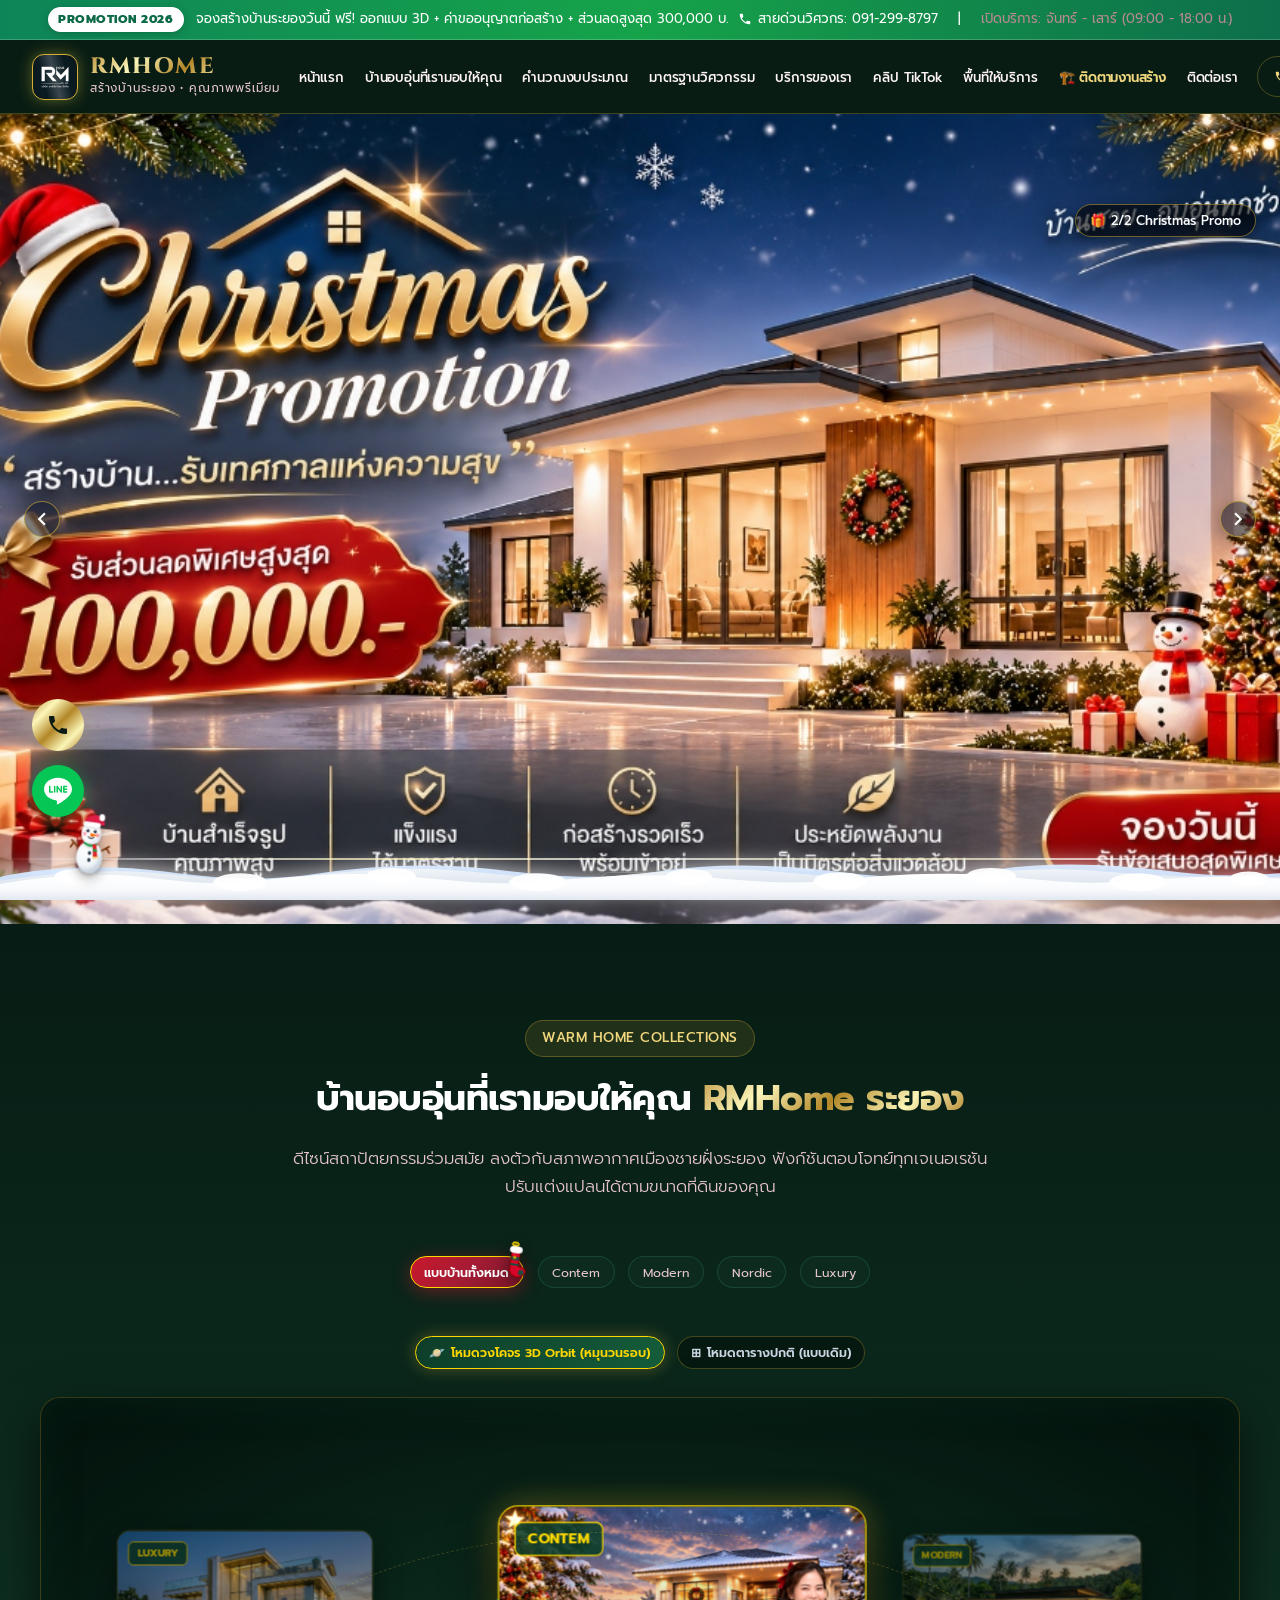
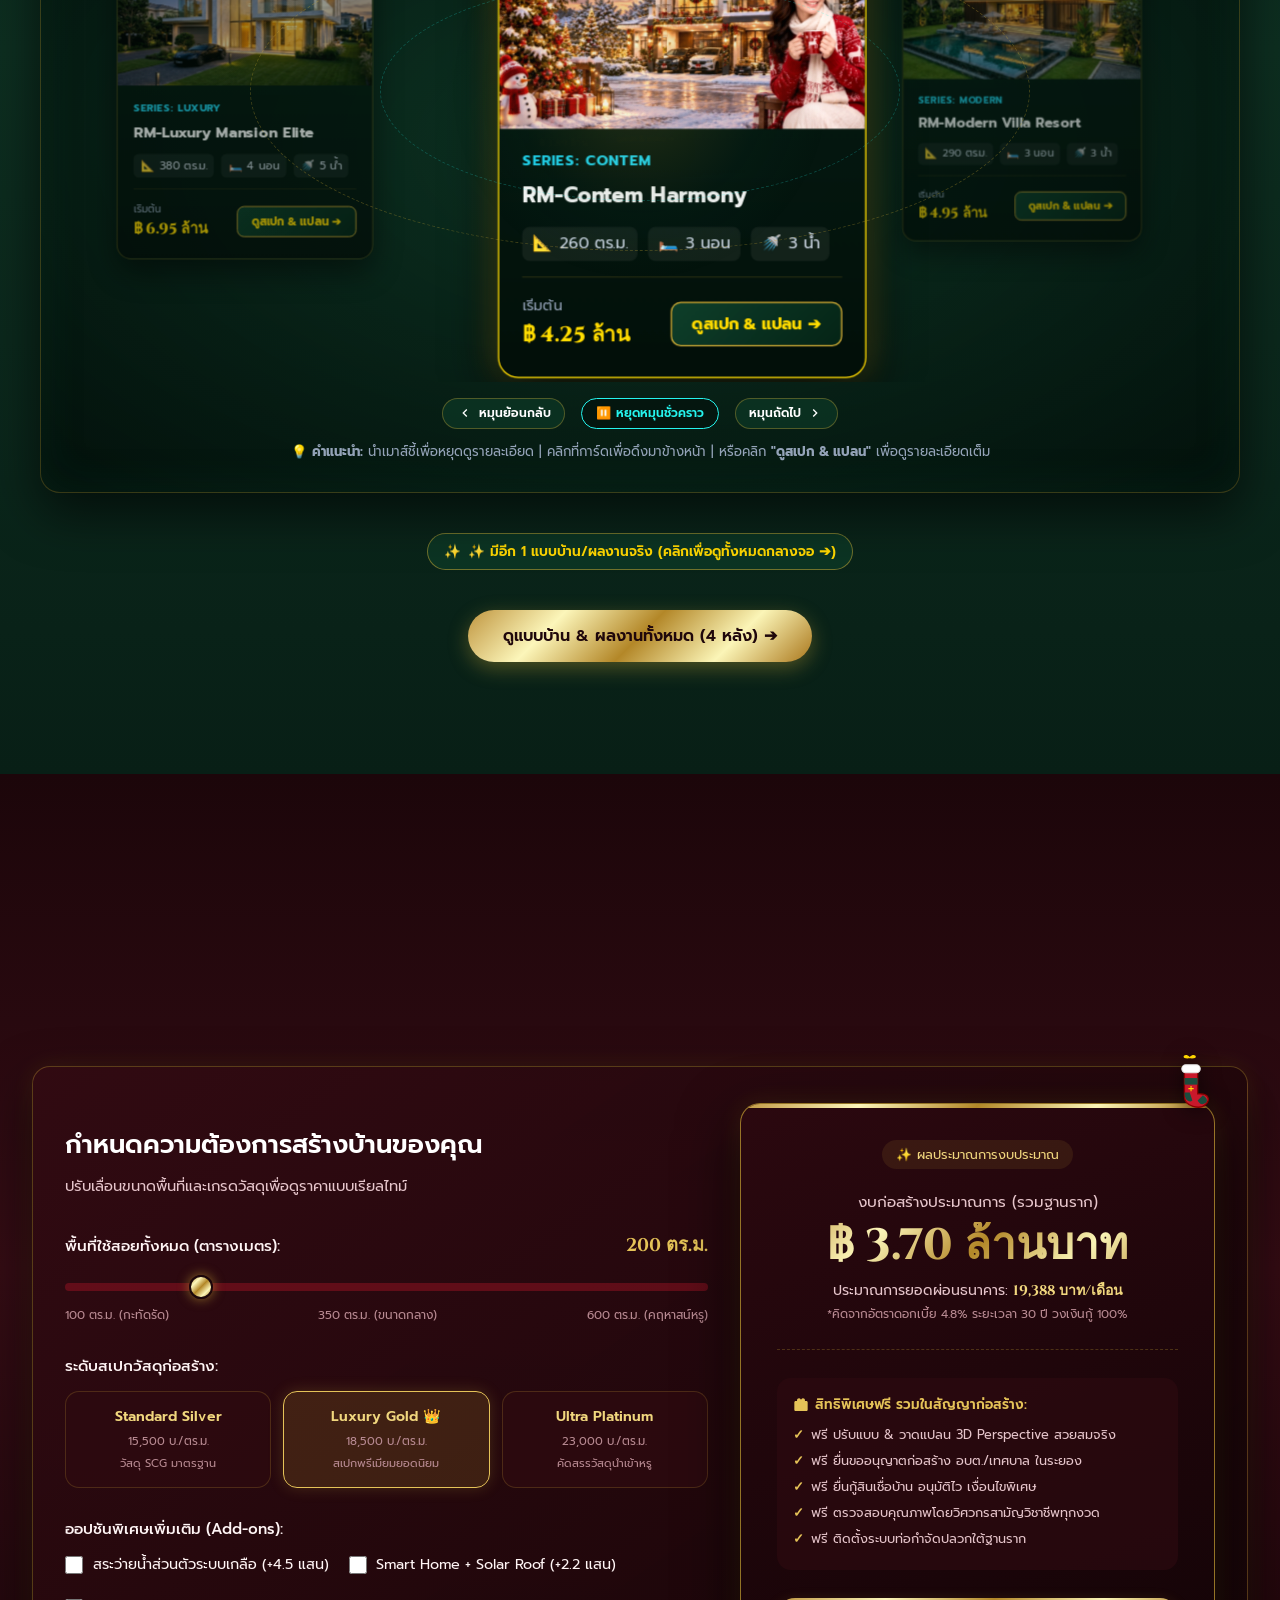
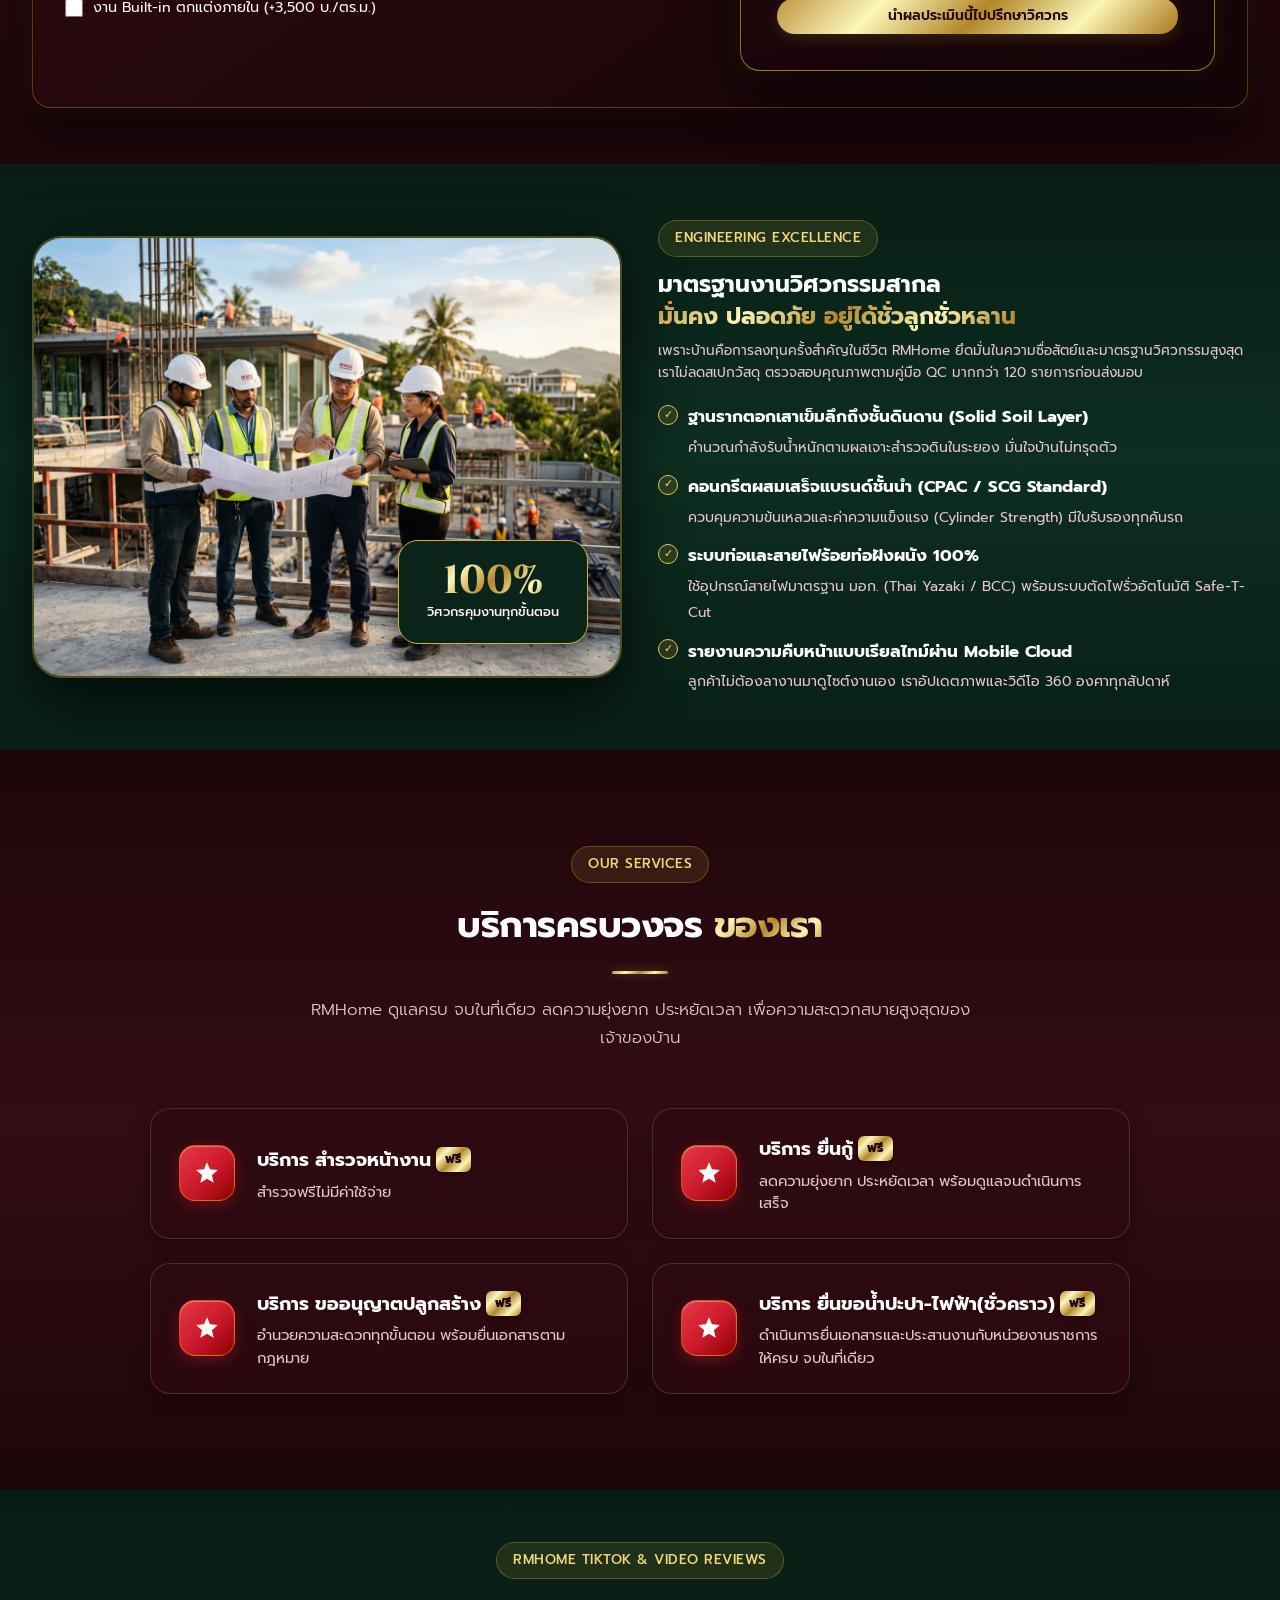
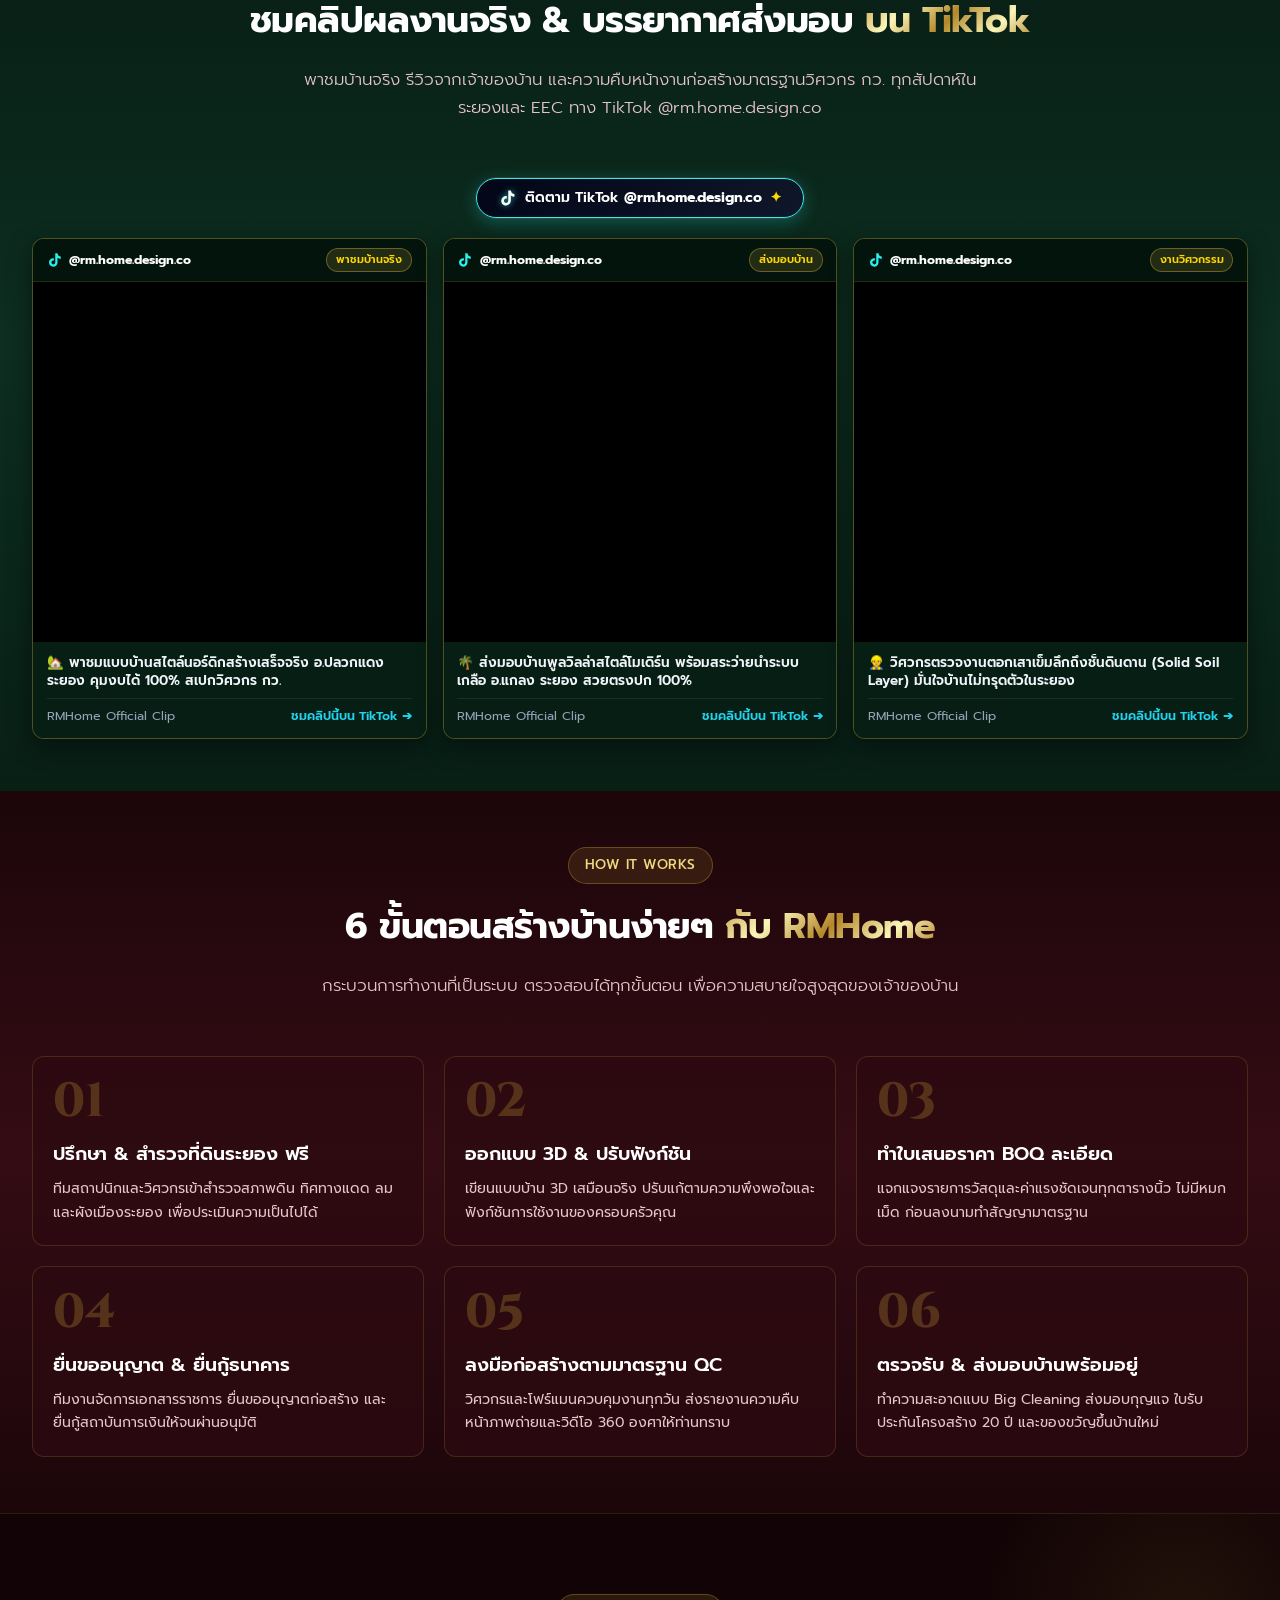
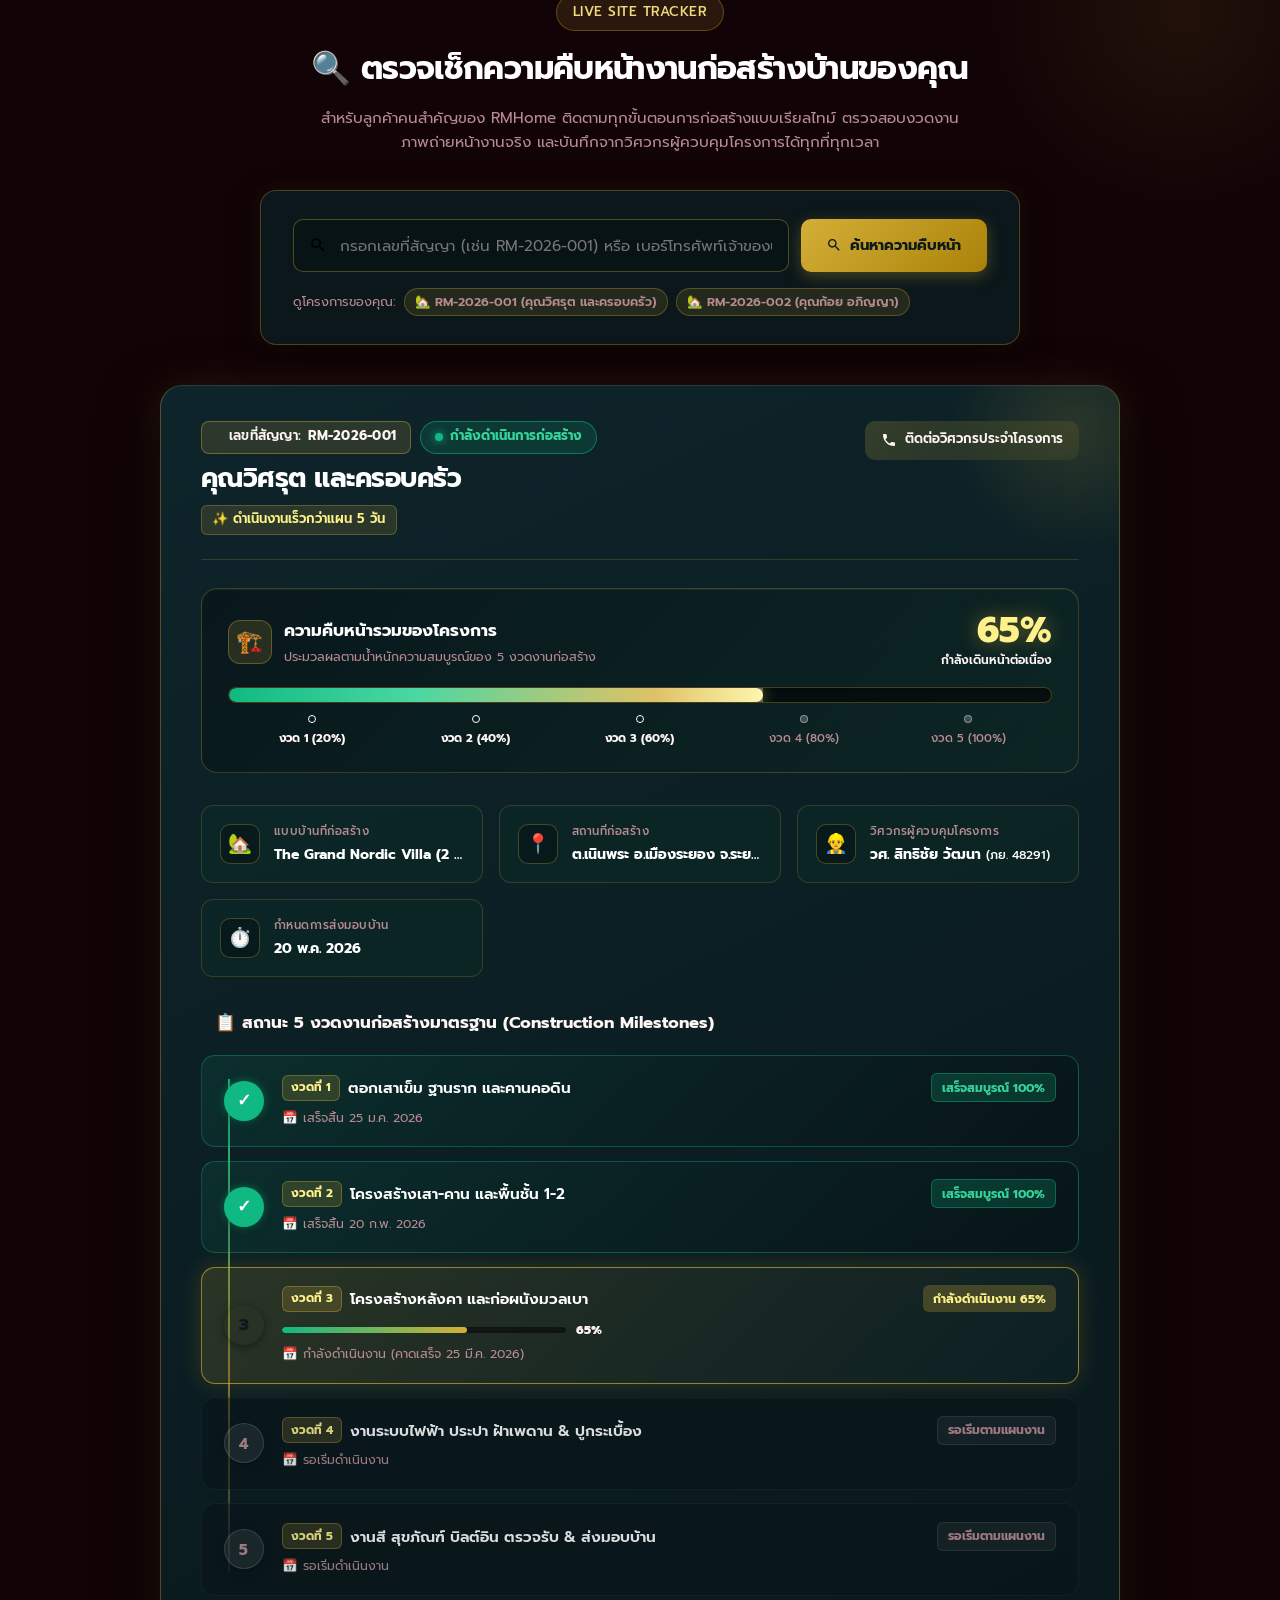
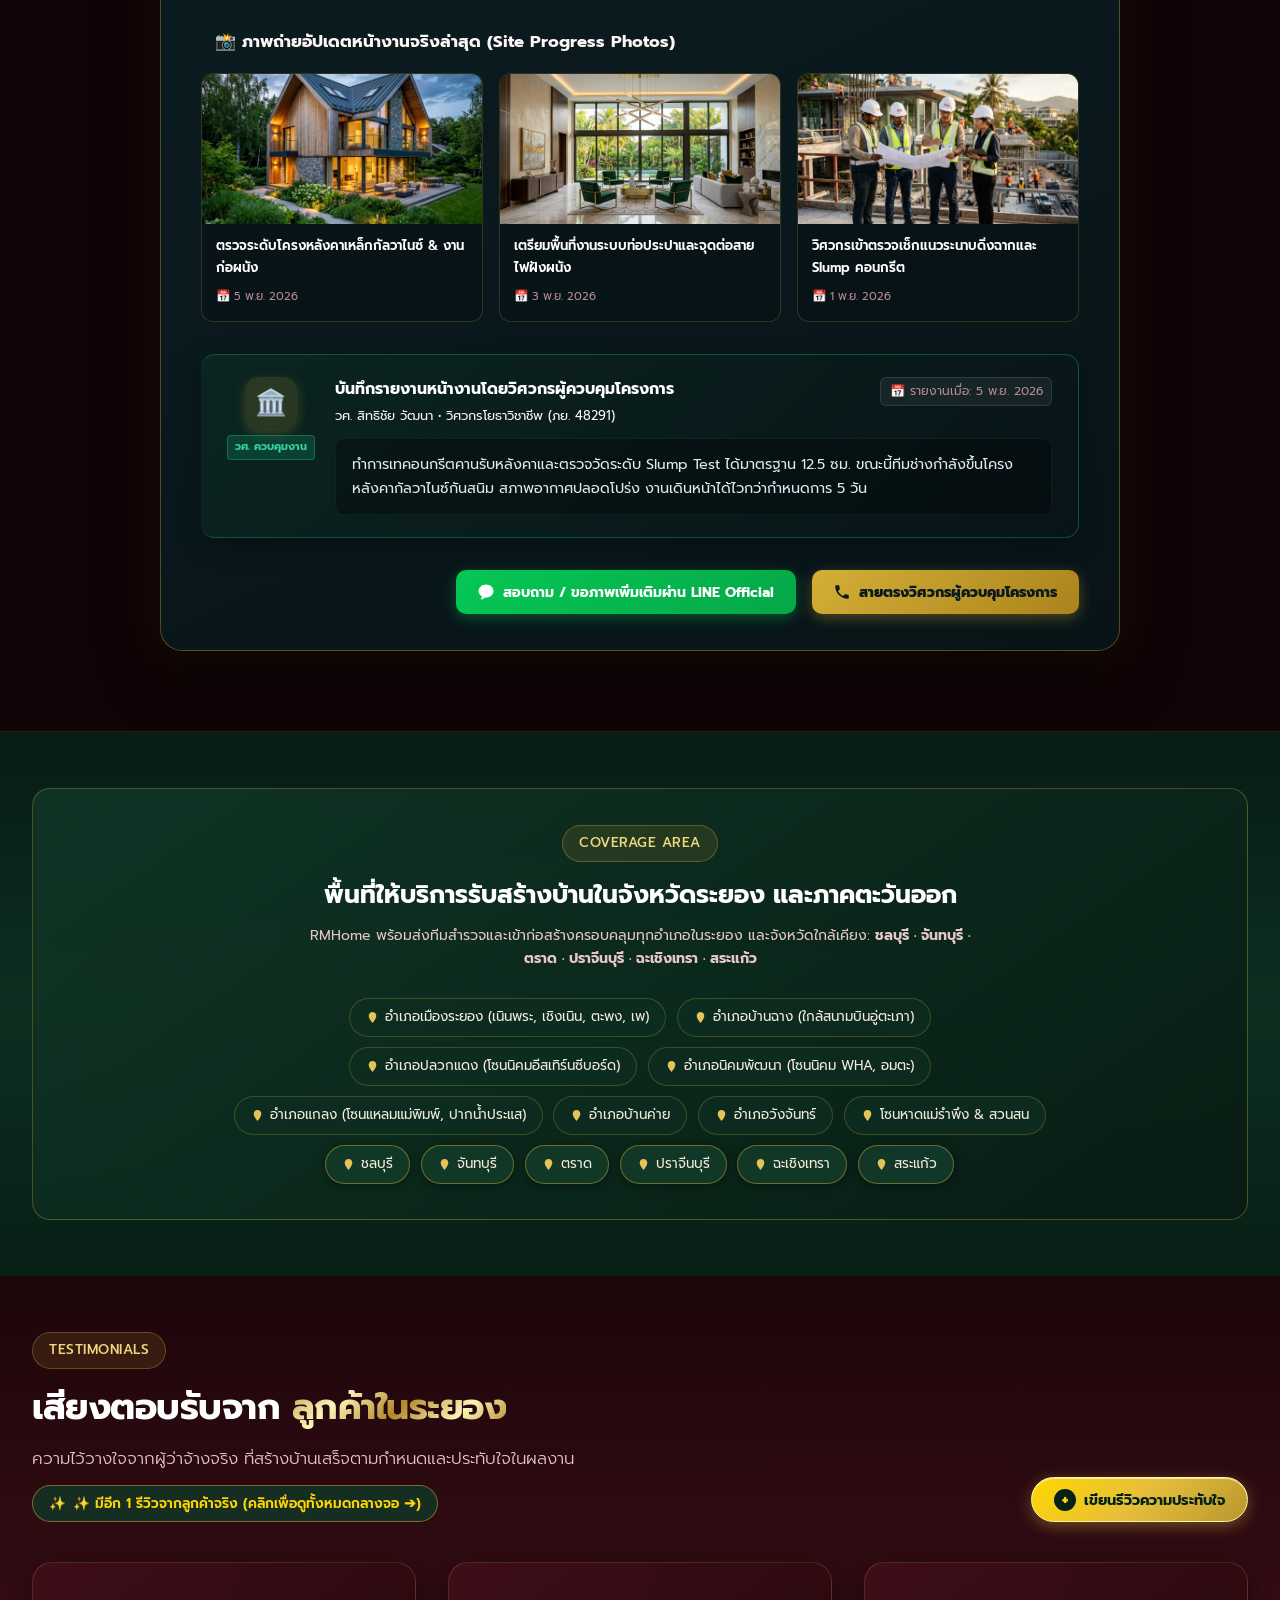
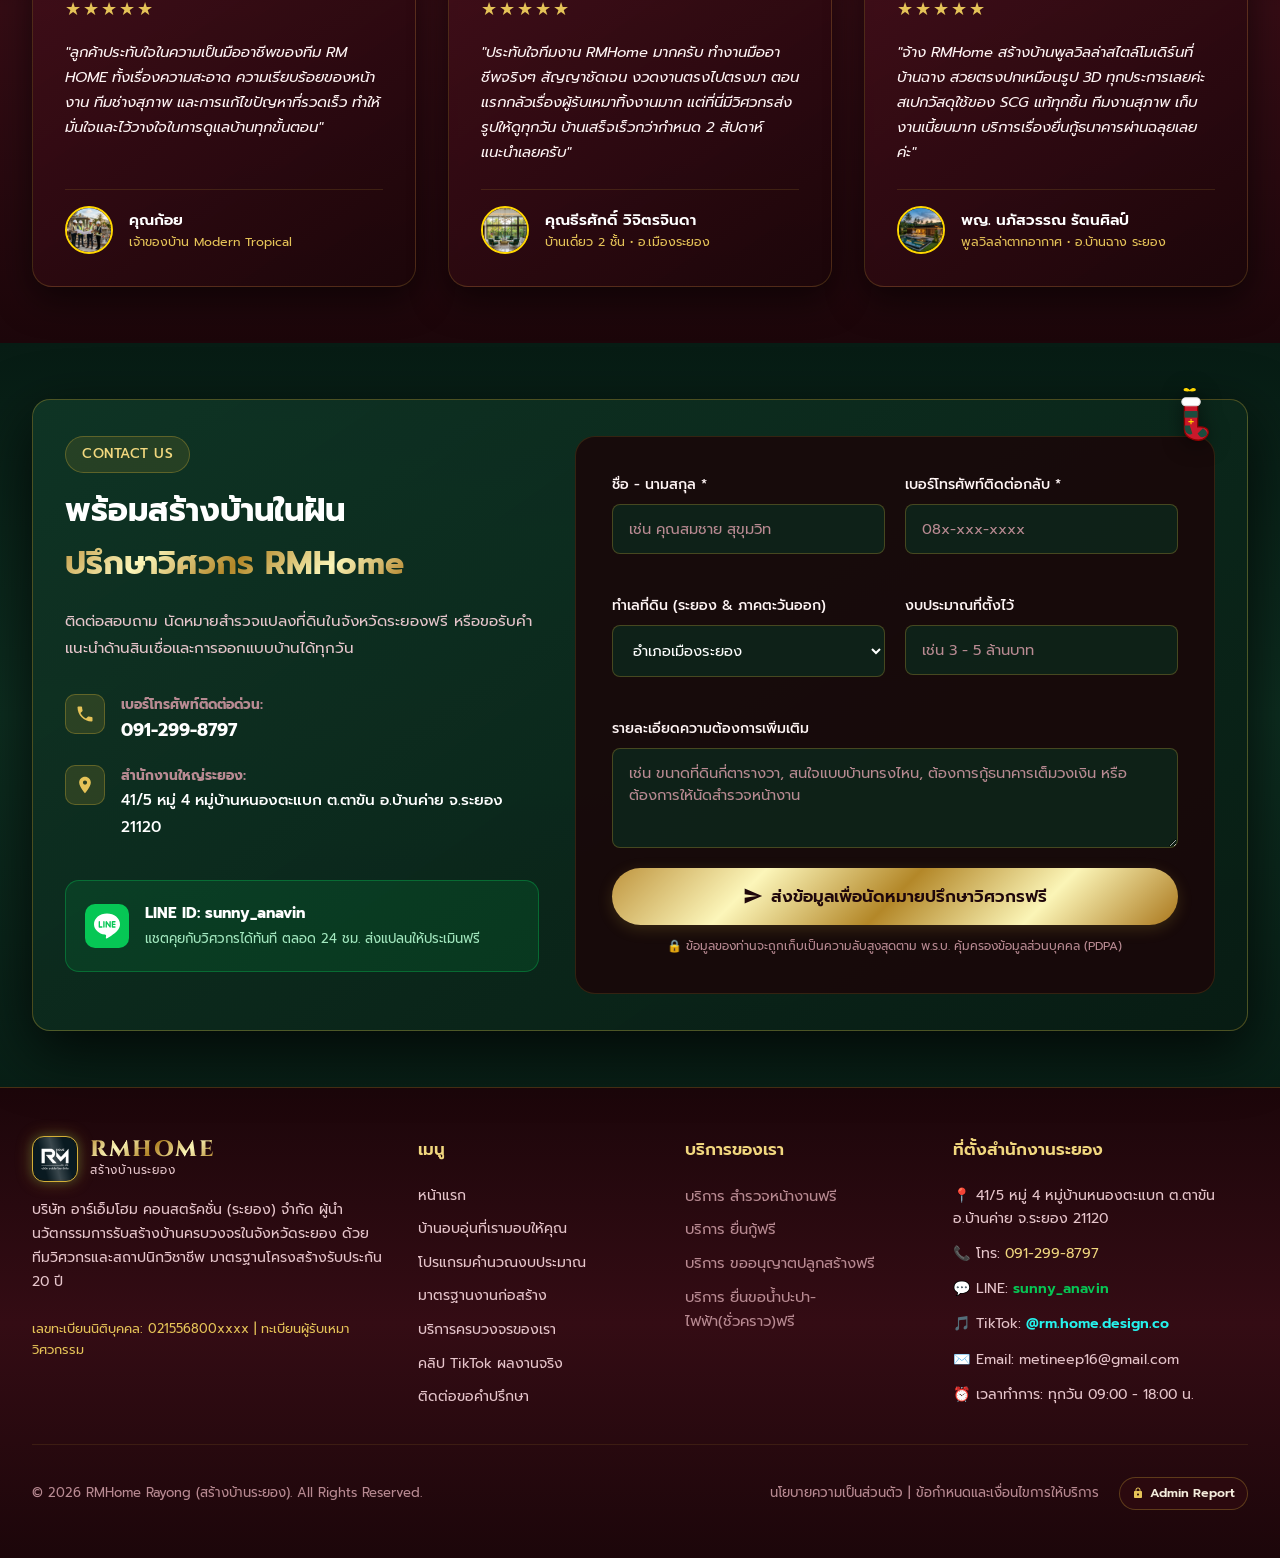
==== index.html @ fa448425 "feat(tracker): redesign construction tracker with luxury cockpit UI and make photos optional" ====
<!DOCTYPE html>
<html lang="th">

<head>
  <meta charset="UTF-8">
  <meta name="viewport" content="width=device-width, initial-scale=1.0, maximum-scale=1.0, user-scalable=no, viewport-fit=cover">
  <title>RMHome สร้างบ้านระยอง | รับสร้างบ้านคุณภาพพรีเมียม สวยหรู มาตรฐานวิศวกรรม</title>
  <link rel="canonical" href="https://rmhome-rayong.netlify.app/">

  <!-- SEO Meta Tags -->
  <meta name="description"
    content="RMHome สร้างบ้านระยอง บริษัทรับสร้างบ้านคุณภาพพรีเมียมอันดับ 1 ในระยองและ EEC ออกแบบบ้านสวย คุมงบได้ ไม่บานปลาย หมดปัญหาทิ้งงาน 100% รับประกันโครงสร้าง 20 ปี โทร 091-299-8797">
  <meta name="keywords"
    content="RMHome สร้างบ้านระยอง, สร้างบ้านระยอง, รับสร้างบ้านระยอง, RMHome, แบบบ้านระยอง, พูลวิลล่าระยอง, บริษัทรับสร้างบ้านระยอง, บ้านนอร์ดิก ระยอง, บ้านโมเดิร์น ระยอง, ปลวกแดง, บ้านค่าย, สัตหีบ, ชลบุรี">
  <meta name="author" content="RMHome Rayong">

  <!-- OpenGraph Social Tags (Facebook, LINE, Social Share) -->
  <meta property="og:title" content="RMHome สร้างบ้านระยอง | รับสร้างบ้านคุณภาพพรีเมียม">
  <meta property="og:description"
    content="สร้างบ้านในฝันของคุณกับ RMHome สร้างบ้านระยอง คุมงบได้ 100% ออกแบบ 3D ฟรี ดูแลโดยวิศวกรผู้เชี่ยวชาญ">
  <meta property="og:image" content="assets/images/hero-winter-villa.jpg">
  <meta property="og:type" content="website">
  <meta property="og:url" content="https://rmhome-rayong.netlify.app/">

  <!-- Structured Data / JSON-LD for Google Search & SEO -->
  <script type="application/ld+json">
  {
    "@context": "https://schema.org",
    "@type": "GeneralContractor",
    "name": "รับสร้างบ้านระยอง RM HOME",
    "legalName": "บริษัท อาร์เอ็ม โฮม จำกัด",
    "alternateName": ["RM HOME", "RMHome สร้างบ้านระยอง", "รับสร้างบ้านระยอง RMHome", "บริษัท อาร์เอ็ม โฮม จำกัด"],
    "url": "https://rmhome-rayong.netlify.app/",
    "logo": "https://rmhome-rayong.netlify.app/assets/images/rm-logo.jpg",
    "image": "https://rmhome-rayong.netlify.app/assets/images/rm-logo.jpg",
    "description": "บริษัท อาร์เอ็ม โฮม จำกัด (RM HOME) รับสร้างบ้านคุณภาพพรีเมียมอันดับ 1 ในจังหวัดระยองและพื้นที่ EEC ออกแบบบ้านตามงบประมาณ ควบคุมงานโดยวิศวกร รับประกันโครงสร้าง 20 ปี",
    "telephone": "+66-91-299-8797",
    "priceRange": "฿฿฿",
    "address": {
      "@type": "PostalAddress",
      "streetAddress": "41/5 หมู่ 4 หมู่บ้านหนองตะแบก",
      "addressLocality": "ตำบลตาขัน อำเภอบ้านค่าย",
      "addressRegion": "จังหวัดระยอง",
      "postalCode": "21120",
      "addressCountry": "TH"
    },
    "geo": {
      "@type": "GeoCoordinates",
      "latitude": 12.7825,
      "longitude": 101.2981
    },
    "areaServed": [
      { "@type": "AdministrativeArea", "name": "ระยอง" },
      { "@type": "AdministrativeArea", "name": "เมืองระยอง" },
      { "@type": "AdministrativeArea", "name": "บ้านค่าย" },
      { "@type": "AdministrativeArea", "name": "ปลวกแดง" },
      { "@type": "AdministrativeArea", "name": "นิคมพัฒนา" },
      { "@type": "AdministrativeArea", "name": "บ้านฉาง" },
      { "@type": "AdministrativeArea", "name": "แกลง" },
      { "@type": "AdministrativeArea", "name": "วังจันทร์" },
      { "@type": "AdministrativeArea", "name": "ชลบุรีและ EEC" }
    ],
    "openingHoursSpecification": [
      {
        "@type": "OpeningHoursSpecification",
        "dayOfWeek": ["Monday", "Tuesday", "Wednesday", "Thursday", "Friday", "Saturday"],
        "opens": "09:00",
        "closes": "18:00"
      }
    ],
    "aggregateRating": {
      "@type": "AggregateRating",
      "ratingValue": "4.9",
      "reviewCount": "128"
    }
  }
  </script>

  <!-- Favicon -->
  <link rel="icon" type="image/jpeg" href="assets/images/rm-logo.jpg">
  <link rel="apple-touch-icon" href="assets/images/rm-logo.jpg">

  <!-- Stylesheet -->
  <link rel="stylesheet" href="css/style.css?v=20261106luxury">
</head>

<body>

  <!-- Top Announcement Bar -->
  <div class="top-bar">
    <div class="container" style="display:flex; justify-content:space-between; align-items:center; width:100%;">
      <div class="top-bar-left">
        <span class="top-bar-highlight" id="sitePromoPill">PROMOTION 2026</span>
        <span id="sitePromoText">จองสร้างบ้านระยองวันนี้ ฟรี! ออกแบบ 3D + ค่าขออนุญาตก่อสร้าง + ส่วนลดสูงสุด 300,000
          บ.</span>
      </div>
      <div class="top-bar-right">
        <a href="tel:0912998797" class="top-bar-contact" id="siteHotlineLink">
          <svg style="width:14px; height:14px; fill:currentColor;" viewBox="0 0 24 24">
            <path
              d="M6.62 10.79c1.44 2.83 3.76 5.14 6.59 6.59l2.2-2.2c.27-.27.67-.36 1.02-.24 1.12.37 2.33.57 3.57.57.55 0 1 .45 1 1V20c0 .55-.45 1-1 1-9.39 0-17-7.61-17-17 0-.55.45-1 1-1h3.5c.55 0 1 .45 1 1 0 1.25.2 2.45.57 3.57.11.35.03.74-.25 1.02l-2.2 2.2z" />
          </svg>
          <span id="siteHotlineText">สายด่วนวิศวกร: 091-299-8797</span>
        </a>
        <span>|</span>
        <span style="color:var(--text-dim);" id="siteHoursText">เปิดบริการ: จันทร์ - เสาร์ (09:00 - 18:00 น.)</span>
      </div>
    </div>
  </div>

  <!-- Main Navigation Header -->
  <header class="site-header">
    <div class="nav-container">
      <a href="#" class="brand-logo" aria-label="RMHome Rayong Home">
        <div class="brand-emblem"
          style="background: #0c191d !important; border: 1.5px solid #d4af37 !important; box-shadow: 0 0 16px rgba(212, 175, 55, 0.4), 0 0 8px rgba(14, 61, 41, 0.5) !important; border-radius: 12px; overflow: hidden; padding: 2px;">
          <img src="assets/images/rm-logo.jpg" alt="RM Home Logo"
            style="width: 100%; height: 100%; object-fit: contain; border-radius: 9px; display: block;">
        </div>
        <div class="brand-text">
          <span class="brand-title">RMHOME</span>
          <span class="brand-sub">สร้างบ้านระยอง • คุณภาพพรีเมียม</span>
        </div>
      </a>

      <!-- Desktop & Mobile Nav Menu -->
      <nav>
        <ul class="nav-menu" id="mainNavMenu">
          <li><a href="#home" class="nav-link">หน้าแรก</a></li>
          <li><a href="#models" class="nav-link" id="navLinkModels">บ้านอบอุ่นที่เรามอบให้คุณ</a></li>
          <li><a href="#calculator" class="nav-link">คำนวณงบประมาณ</a></li>
          <li><a href="#standards" class="nav-link">มาตรฐานวิศวกรรม</a></li>
          <li><a href="#services" class="nav-link">บริการของเรา</a></li>
          <li><a href="#tiktok" class="nav-link">คลิป TikTok</a></li>
          <li><a href="#areas" class="nav-link">พื้นที่ให้บริการ</a></li>
          <li><a href="#siteTracker" class="nav-link" style="color:var(--color-gold-300); font-weight:600;">🏗️ ติดตามงานสร้าง</a></li>
          <li><a href="#contact" class="nav-link">ติดต่อเรา</a></li>
        </ul>
      </nav>

      <div class="nav-actions">
        <a href="tel:0912998797" class="btn-nav-call">
          <svg style="width:14px; height:14px; fill:currentColor;" viewBox="0 0 24 24">
            <path
              d="M20 15.5c-1.2 0-2.4-.2-3.6-.6-.3-.1-.7 0-1 .2l-2.2 2.2c-2.8-1.4-5.2-3.8-6.6-6.6l2.2-2.2c.3-.3.4-.7.2-1-.4-1.1-.6-2.3-.6-3.5 0-.6-.4-1-1-1H4c-.6 0-1 .4-1 1 0 9.4 7.6 17 17 17 .6 0 1-.4 1-1v-3.5c0-.6-.4-1-1-1z" />
          </svg>
          <span class="nav-call-text">091-299-8797</span>
        </a>
        <a href="#contact" class="btn btn-gold has-ribbon">ประเมินราคาฟรี</a>
        <button class="mobile-toggle" id="mobileMenuToggle" aria-label="เปิดเมนูมือถือ">
          <svg viewBox="0 0 24 24" fill="none" stroke-width="2" stroke-linecap="round">
            <line x1="3" y1="12" x2="21" y2="12"></line>
            <line x1="3" y1="6" x2="21" y2="6"></line>
            <line x1="3" y1="18" x2="21" y2="18"></line>
          </svg>
        </button>
      </div>
    </div>
  </header>

  <!-- Hero Section with Interactive Banner Slider -->
  <section class="hero-section" id="home">
    <!-- Hero Slider Background -->
    <div class="hero-slider" id="heroSlider">
      <div class="hero-slider-track" id="heroSliderTrack">
        <!-- Slide 1: RMHome Christmas Villa -->
        <div class="hero-slide active">
          <img src="assets/images/hero-winter-villa.jpg"
            alt="ผลงานสร้างบ้านระยอง RMHome สไตล์พูลวิลล่าหรู บรรยากาศคริสต์มาส">
        </div>
        <!-- Slide 2: Christmas Promotion Edition (คลิกเพื่อรับสิทธิ์โปรโมชั่น 100,000.-) -->
        <div class="hero-slide" id="heroSlidePromo">
          <a href="#contact" title="คลิกเพื่อปรึกษาวิศวกรและรับสิทธิ์ส่วนลดพิเศษสูงสุด 100,000 บาท"
            style="display:block; width:100%; height:100%;">
            <img src="assets/images/hero-promo.jpg"
              alt="Christmas Promotion RMHome สร้างบ้านรับเทศกาลแห่งความสุข ส่วนลดพิเศษสูงสุด 100,000.-">
          </a>
        </div>
      </div>

      <!-- Slider Arrows -->
      <button class="hero-slider-arrow prev" id="heroSlidePrev" aria-label="ภาพก่อนหน้า">
        <svg viewBox="0 0 24 24">
          <path d="M15.41 7.41L14 6l-6 6 6 6 1.41-1.41L10.83 12z" />
        </svg>
      </button>
      <button class="hero-slider-arrow next" id="heroSlideNext" aria-label="ภาพถัดไป">
        <svg viewBox="0 0 24 24">
          <path d="M10 6L8.59 7.41 13.17 12l-4.58 4.59L10 18l6-6z" />
        </svg>
      </button>

      <!-- Slider Dots -->
      <div class="hero-slider-dots" id="heroSliderDots">
        <button class="slider-dot active" data-slide="0" aria-label="สไลด์ที่ 1"></button>
        <button class="slider-dot" data-slide="1" aria-label="สไลด์ที่ 2"></button>
      </div>

      <!-- Slide Indicator Badge -->
      <div class="slide-indicator-badge" id="slideIndicatorBadge">
        🎄 1/2 RMHome Villa
      </div>
    </div>

    <!-- Christmas Seasonal Ornaments (ถุงเท้าสีเขียวแดง & ริบบิ้น) -->
    <div class="xmas-ornament xmas-stocking" title="Merry Christmas - ถุงเท้าสีเขียวแดง">
      <svg viewBox="0 0 70 100" class="xmas-svg">
        <line x1="35" y1="0" x2="35" y2="18" stroke="#ffd700" stroke-width="2" stroke-dasharray="2,2" />
        <circle cx="35" cy="18" r="4" fill="#ffd700" />
        <path d="M35 18 C25 10 20 22 35 18 C50 10 55 22 35 18 Z" fill="#e63946" stroke="#ffd700" stroke-width="1" />
        <path d="M32 18 L24 28 M38 18 L46 28" stroke="#e63946" stroke-width="2.5" stroke-linecap="round" />
        <!-- Stocking body: Red with Green Stripes -->
        <path d="M25 35 L25 70 C25 85 45 88 52 82 C58 76 56 68 47 68 L43 68 L43 35 Z" fill="#c9182b" stroke="#8b0000"
          stroke-width="1.5" />
        <path d="M25 45 L43 45 L43 53 L25 53 Z" fill="#1b4d3e" />
        <path d="M25 61 L45 61 L44 67 L25 67 Z" fill="#1b4d3e" />
        <!-- Heel and Toe Green Patches -->
        <path d="M25 66 C25 76 32 78 35 76 L32 68 Z" fill="#1b4d3e" stroke="#0e2920" stroke-width="1" />
        <path d="M50 72 C55 74 56 78 52 82 C48 85 44 82 43 80 Z" fill="#1b4d3e" stroke="#0e2920" stroke-width="1" />
        <!-- White Fluffy Cuff with snow trim -->
        <rect x="20" y="30" width="28" height="12" rx="6" fill="#ffffff" stroke="#e0e0e0" stroke-width="1" />
        <!-- Gold Snowflake on Stocking -->
        <path d="M34 50 L34 58 M30 54 L38 54 M31 51 L37 57 M31 57 L37 51" stroke="#ffd700" stroke-width="1.3"
          stroke-linecap="round" />
      </svg>
    </div>

    <div class="xmas-ornament xmas-ribbon" title="Merry Christmas - ริบบิ้นคริสต์มาส">
      <svg viewBox="0 0 80 100" class="xmas-svg">
        <line x1="40" y1="0" x2="40" y2="16" stroke="#d4af37" stroke-width="2" stroke-dasharray="2,2" />
        <path d="M40 22 C30 14 26 26 36 24 C28 28 32 36 40 28" fill="#1b4d3e" />
        <path d="M40 22 C50 14 54 26 44 24 C52 28 48 36 40 28" fill="#1b4d3e" />
        <path d="M34 32 C31 32 30 38 32 44 L40 44 C42 38 41 32 38 32 Z" fill="#d4af37" stroke="#b89428"
          stroke-width="1" />
        <circle cx="36" cy="45" r="2" fill="#8b7500" />
        <path d="M42 32 C39 32 38 38 40 44 L48 44 C50 38 49 32 46 32 Z" fill="#ffd700" stroke="#b89428"
          stroke-width="1" />
        <circle cx="44" cy="45" r="2" fill="#8b7500" />
        <path d="M40 22 C22 10 16 32 40 25 Z" fill="#d90429" stroke="#ff4d6d" stroke-width="1" />
        <path d="M40 22 C58 10 64 32 40 25 Z" fill="#d90429" stroke="#ff4d6d" stroke-width="1" />
        <circle cx="40" cy="23" r="5" fill="#ef233c" stroke="#ffd700" stroke-width="1.5" />
        <path d="M37 26 C33 42 22 55 24 65 C28 65 34 52 38 32 Z" fill="#d90429" />
        <path d="M43 26 C47 42 58 55 56 65 C52 65 46 52 42 32 Z" fill="#d90429" />
        <path d="M30 18 C26 24 32 26 37 24" stroke="#ffd700" stroke-width="1" fill="none" opacity="0.8" />
        <path d="M50 18 C54 24 48 26 43 24" stroke="#ffd700" stroke-width="1" fill="none" opacity="0.8" />
      </svg>
    </div>

    <div class="container hero-content">
      <div class="hero-badge-wrap">
        <span class="gold-badge" id="heroBadgeEl">
          <svg viewBox="0 0 24 24">
            <path d="M12 17.27L18.18 21l-1.64-7.03L22 9.24l-7.19-.61L12 2 9.19 8.63 2 9.24l5.46 4.73L5.82 21z" />
          </svg>
          <span id="heroBadgeText">บริษัทรับสร้างบ้านอันดับ 1 ในจังหวัดระยอง และพื้นที่เศรษฐกิจ EEC</span>
        </span>
      </div>

      <h1 class="hero-title" id="heroTitleEl">
        สร้างบ้านในฝันของคุณ<br>
        <span class="hero-brand-gold">สร้างบ้านระยอง RMHome</span>
      </h1>

      <p class="hero-description" id="heroDescEl">
        เนรมิตบ้านคุณภาพระดับพรีเมียม ผสานความหรูหราและอบอุ่นต้อนรับเทศกาลแห่งความสุข ออกแบบเฉพาะเพื่อชีวิตคุณ คุมงบได้
        ไม่บานปลาย หมดปัญหาทิ้งงาน 100% พร้อมบริการยื่นกู้และขออนุญาตครบวงจร
      </p>

      <div class="hero-actions">
        <a href="#models" class="btn btn-gold">
          <svg style="width:18px; height:18px; fill:currentColor;" viewBox="0 0 24 24">
            <path d="M10 20v-6h4v6h5v-8h3L12 3 2 12h3v8z" />
          </svg>
          ชมบ้านอบอุ่นที่เรามอบให้คุณ
        </a>
        <a href="#calculator" class="btn btn-outline-gold">
          <svg style="width:18px; height:18px; fill:currentColor;" viewBox="0 0 24 24">
            <path
              d="M19 3H5c-1.1 0-2 .9-2 2v14c0 1.1.9 2 2 2h14c1.1 0 2-.9 2-2V5c0-1.1-.9-2-2-2zm-6 14H7v-2h6v2zm4-4H7v-2h10v2zm0-4H7V7h10v2z" />
          </svg>
          คำนวณงบสร้างบ้านทันที
        </a>
      </div>

      <!-- Hero Trust Stats -->
      <div class="hero-stats">
        <div class="stat-item">
          <div class="stat-number">10+</div>
          <div class="stat-label">ปีประสบการณ์ในระยอง</div>
        </div>
        <div class="stat-item">
          <div class="stat-number">200+</div>
          <div class="stat-label">หลังส่งมอบผลงานจริง</div>
        </div>
        <div class="stat-item">
          <div class="stat-number">0%</div>
          <div class="stat-label">สถิติทิ้งงาน สัญญาชัดเจน</div>
        </div>
        <div class="stat-item">
          <div class="stat-number">100%</div>
          <div class="stat-label">ลูกค้าพึงพอใจ</div>
        </div>
      </div>
    </div>
  </section>

  <!-- Section: Featured House Collections (บ้านอบอุ่นที่เรามอบให้คุณ) -->
  <section class="house-models-section" id="models">
    <div class="container">
      <div class="section-tag">
        <span class="gold-badge">WARM HOME COLLECTIONS</span>
      </div>
      <h2 class="section-title">บ้านอบอุ่นที่เรามอบให้คุณ <span class="text-gold-gradient">RMHome ระยอง</span></h2>
      <p class="section-subtitle">
        ดีไซน์สถาปัตยกรรมร่วมสมัย ลงตัวกับสภาพอากาศเมืองชายฝั่งระยอง ฟังก์ชันตอบโจทย์ทุกเจเนอเรชัน
        ปรับแต่งแปลนได้ตามขนาดที่ดินของคุณ
      </p>

      <!-- Category Filter Tabs -->
      <div class="filter-bar" id="houseFilterBar">
        <button class="filter-btn active" data-filter="all">แบบบ้านทั้งหมด</button>
        <button class="filter-btn" data-filter="contem">Contem</button>
        <button class="filter-btn" data-filter="modern">Modern</button>
        <button class="filter-btn" data-filter="nordic">Nordic</button>
        <button class="filter-btn" data-filter="luxury">Luxury</button>
      </div>

      <!-- Portfolio View Switcher (สลับระหว่าง โหมดวงโคจร 3D Orbit กับ ตารางแบบเดิม) -->
      <div class="portfolio-view-switcher" id="portfolioViewSwitcher">
        <button type="button" class="view-mode-pill active" id="btnModeOrbit" data-mode="orbit">
          <span>🪐</span> โหมดวงโคจร 3D Orbit (หมุนวนรอบ)
        </button>
        <button type="button" class="view-mode-pill" id="btnModeGrid" data-mode="grid">
          <span>⊞</span> โหมดตารางปกติ (แบบเดิม)
        </button>
      </div>

      <!-- 3D Orbit Ferris Wheel Stage (หมุนวนรอบแกนกลาง RMHome ตลอดเวลา) -->
      <div class="orbit-stage-wrapper" id="houseOrbitWrapper">
        <div class="orbit-stage" id="houseOrbitStage">
          <!-- Central Sun / RMHome Emblem -->
          <div class="orbit-centerpiece">
            <div class="orbit-center-glow"></div>
            <div class="orbit-ring orbit-ring-outer"></div>
            <div class="orbit-ring orbit-ring-inner"></div>


          </div>

          <!-- 3D Orbit Carousel Track with Cards -->
          <div class="orbit-track" id="houseOrbitTrack">
            <!-- Dynamically populated by js/app.js -->
          </div>
        </div>

        <!-- Orbit Bottom Interactive Controls -->
        <div class="orbit-controls-bar">
          <button type="button" class="btn-orbit-control" id="btnOrbitPrev" title="หมุนย้อนกลับ">
            <svg viewBox="0 0 24 24"><path d="M15.41 7.41L14 6l-6 6 6 6 1.41-1.41L10.83 12z"/></svg>
            <span>หมุนย้อนกลับ</span>
          </button>
          
          <button type="button" class="btn-orbit-control btn-orbit-toggle" id="btnOrbitToggleSpin" title="หยุด/เริ่มหมุนอัตโนมัติ">
            <span id="orbitSpinIcon">⏸️</span>
            <span id="orbitSpinText">หยุดหมุนชั่วคราว</span>
          </button>

          <button type="button" class="btn-orbit-control" id="btnOrbitNext" title="หมุนถัดไป">
            <span>หมุนถัดไป</span>
            <svg viewBox="0 0 24 24"><path d="M10 6L8.59 7.41 13.17 12l-4.58 4.59L10 18l6-6z"/></svg>
          </button>
        </div>
        <p class="orbit-guide-hint">
          💡 <b>คำแนะนำ:</b> นำเมาส์ชี้เพื่อหยุดดูรายละเอียด | คลิกที่การ์ดเพื่อดึงมาข้างหน้า | หรือคลิก <b>"ดูสเปก &amp; แปลน"</b> เพื่อดูรายละเอียดเต็ม
        </p>
      </div>

      <!-- House Grid Cards (รองรับการเพิ่ม-ลบผลงานจาก Admin Dashboard แบบ Real-time) -->
      <!-- Dynamic Extra Houses Counter Badge (เหมือนระบบรีวิว) -->
      <div id="housesCountBadgeWrap" class="reviews-badge-wrap"
        style="display:none; text-align:center; margin: 0 auto 1.5rem auto;">
        <button type="button" id="btnToggleAllHouses" class="reviews-more-pill" title="คลิกสลับดูผลงานทั้งหมด">
          <span class="pill-sparkle">✨</span>
          <span id="housesMoreCountText">ยังมีอีก X แบบบ้าน/ผลงานจริง (คลิกเพื่อดูทั้งหมด ➔)</span>
        </button>
      </div>

      <div class="house-grid" id="houseGridContainer">

        <!-- Card 1: Nordic Grand -->
        <article class="house-card" data-category="nordic">
          <div class="house-img-wrap">
            <img src="assets/images/house-nordic.jpg" alt="แบบบ้านนอร์ดิก RM-Nordic Grand ระยอง">
            <span class="house-tag-badge has-ribbon">🔥 ซีรีส์ยอดนิยม 2026</span>
          </div>
          <div class="house-body">
            <span class="house-meta-code">SERIES: NORDIC LUXURY</span>
            <h3 class="house-name">RM-Nordic Grand</h3>
            <div class="house-specs-list">
              <div class="spec-pill">
                <svg viewBox="0 0 24 24">
                  <path
                    d="M19 3H5c-1.1 0-2 .9-2 2v14c0 1.1.9 2 2 2h14c1.1 0 2-.9 2-2V5c0-1.1-.9-2-2-2zm-5 14H7v-2h7v2zm3-4H7v-2h10v2zm0-4H7V7h10v2z" />
                </svg>
                <span>245 ตร.ม.</span>
              </div>
              <div class="spec-pill">
                <svg viewBox="0 0 24 24">
                  <path
                    d="M19.5 4H4.5A2.5 2.5 0 0 0 2 6.5v11A2.5 2.5 0 0 0 4.5 20h15a2.5 2.5 0 0 0 2.5-2.5v-11A2.5 2.5 0 0 0 19.5 4zm-7 3a2 2 0 1 1-2 2 2 2 0 0 1 2-2zm-4.5 10a1.5 1.5 0 0 1-1.5-1.5V14h7v1.5a1.5 1.5 0 0 1-1.5 1.5h-4z" />
                </svg>
                <span>3 ห้องนอน</span>
              </div>
              <div class="spec-pill">
                <svg viewBox="0 0 24 24">
                  <path
                    d="M20 13V4.83C20 3.27 18.73 2 17.17 2c-.75 0-1.47.3-2 .83l-1.25 1.25c-.16-.05-.33-.08-.51-.08h-2.82c-.18 0-.35.03-.51.08L8.83 2.83C8.3 2.3 7.58 2 6.83 2 5.27 2 4 3.27 4 4.83V13H2v6c0 1.1.9 2 2 2h16c1.1 0 2-.9 2-2v-6h-2z" />
                </svg>
                <span>4 ห้องน้ำ</span>
              </div>
              <div class="spec-pill">
                <svg viewBox="0 0 24 24">
                  <path
                    d="M18.92 6.01C18.72 5.42 18.16 5 17.5 5h-11c-.66 0-1.21.42-1.42 1.01L3 12v8c0 .55.45 1 1 1h1c.55 0 1-.45 1-1v-1h12v1c0 .55.45 1 1 1h1c.55 0 1-.45 1-1v-8l-2.08-5.99zM6.5 16c-.83 0-1.5-.67-1.5-1.5S5.67 13 6.5 13s1.5.67 1.5 1.5S7.33 16 6.5 16zm11 0c-.83 0-1.5-.67-1.5-1.5s.67-1.5 1.5-1.5 1.5.67 1.5 1.5-.67 1.5-1.5 1.5z" />
                </svg>
                <span>2 ที่จอดรถ (EV)</span>
              </div>
            </div>
            <div class="house-footer">
              <div class="house-price-block">
                <span class="price-label">ราคาเริ่มต้นพร้อมสร้าง</span>
                <span class="price-val">฿ 3.89 <span class="price-unit">ล้านบาท</span></span>
              </div>
              <button class="btn btn-outline-gold btn-view-house" data-house="rm-nordic">
                ดูสเปก & แปลน
              </button>
            </div>
          </div>
        </article>

        <!-- Card 2: Mansion Elite -->
        <article class="house-card" data-category="mansion">
          <div class="house-img-wrap">
            <img src="assets/images/house-mansion.jpg" alt="แบบบ้านคฤหาสน์หรู RM-Mansion Elite ระยอง">
            <span class="house-tag-badge" style="border-color:var(--color-gold-300);">⭐ ULTRA LUXURY</span>
          </div>
          <div class="house-body">
            <span class="house-meta-code">SERIES: MODERN LUXURY</span>
            <h3 class="house-name">RM-Mansion Elite</h3>
            <div class="house-specs-list">
              <div class="spec-pill">
                <svg viewBox="0 0 24 24">
                  <path
                    d="M19 3H5c-1.1 0-2 .9-2 2v14c0 1.1.9 2 2 2h14c1.1 0 2-.9 2-2V5c0-1.1-.9-2-2-2zm-5 14H7v-2h7v2zm3-4H7v-2h10v2zm0-4H7V7h10v2z" />
                </svg>
                <span>380 ตร.ม.</span>
              </div>
              <div class="spec-pill">
                <svg viewBox="0 0 24 24">
                  <path
                    d="M19.5 4H4.5A2.5 2.5 0 0 0 2 6.5v11A2.5 2.5 0 0 0 4.5 20h15a2.5 2.5 0 0 0 2.5-2.5v-11A2.5 2.5 0 0 0 19.5 4zm-7 3a2 2 0 1 1-2 2 2 2 0 0 1 2-2zm-4.5 10a1.5 1.5 0 0 1-1.5-1.5V14h7v1.5a1.5 1.5 0 0 1-1.5 1.5h-4z" />
                </svg>
                <span>4 ห้องนอนใหญ่</span>
              </div>
              <div class="spec-pill">
                <svg viewBox="0 0 24 24">
                  <path
                    d="M20 13V4.83C20 3.27 18.73 2 17.17 2c-.75 0-1.47.3-2 .83l-1.25 1.25c-.16-.05-.33-.08-.51-.08h-2.82c-.18 0-.35.03-.51.08L8.83 2.83C8.3 2.3 7.58 2 6.83 2 5.27 2 4 3.27 4 4.83V13H2v6c0 1.1.9 2 2 2h16c1.1 0 2-.9 2-2v-6h-2z" />
                </svg>
                <span>5 ห้องน้ำ</span>
              </div>
              <div class="spec-pill">
                <svg viewBox="0 0 24 24">
                  <path
                    d="M18.92 6.01C18.72 5.42 18.16 5 17.5 5h-11c-.66 0-1.21.42-1.42 1.01L3 12v8c0 .55.45 1 1 1h1c.55 0 1-.45 1-1v-1h12v1c0 .55.45 1 1 1h1c.55 0 1-.45 1-1v-8l-2.08-5.99zM6.5 16c-.83 0-1.5-.67-1.5-1.5S5.67 13 6.5 13s1.5.67 1.5 1.5S7.33 16 6.5 16zm11 0c-.83 0-1.5-.67-1.5-1.5s.67-1.5 1.5-1.5 1.5.67 1.5 1.5-.67 1.5-1.5 1.5z" />
                </svg>
                <span>3 ที่จอดรถ</span>
              </div>
            </div>
            <div class="house-footer">
              <div class="house-price-block">
                <span class="price-label">ราคาเริ่มต้นพร้อมสร้าง</span>
                <span class="price-val">฿ 6.95 <span class="price-unit">ล้านบาท</span></span>
              </div>
              <button class="btn btn-outline-gold btn-view-house" data-house="rm-mansion">
                ดูสเปก & แปลน
              </button>
            </div>
          </div>
        </article>

        <!-- Card 3: Tropical Pool Villa -->
        <article class="house-card" data-category="tropical">
          <div class="house-img-wrap">
            <img src="assets/images/house-tropical.jpg" alt="แบบบ้านพูลวิลล่า RM-Tropical Pool Villa ระยอง">
            <span class="house-tag-badge">🌴 RESORT STYLE</span>
          </div>
          <div class="house-body">
            <span class="house-meta-code">SERIES: TROPICAL VILLA</span>
            <h3 class="house-name">RM-Tropical Villa</h3>
            <div class="house-specs-list">
              <div class="spec-pill">
                <svg viewBox="0 0 24 24">
                  <path
                    d="M19 3H5c-1.1 0-2 .9-2 2v14c0 1.1.9 2 2 2h14c1.1 0 2-.9 2-2V5c0-1.1-.9-2-2-2zm-5 14H7v-2h7v2zm3-4H7v-2h10v2zm0-4H7V7h10v2z" />
                </svg>
                <span>290 ตร.ม.</span>
              </div>
              <div class="spec-pill">
                <svg viewBox="0 0 24 24">
                  <path
                    d="M19.5 4H4.5A2.5 2.5 0 0 0 2 6.5v11A2.5 2.5 0 0 0 4.5 20h15a2.5 2.5 0 0 0 2.5-2.5v-11A2.5 2.5 0 0 0 19.5 4zm-7 3a2 2 0 1 1-2 2 2 2 0 0 1 2-2zm-4.5 10a1.5 1.5 0 0 1-1.5-1.5V14h7v1.5a1.5 1.5 0 0 1-1.5 1.5h-4z" />
                </svg>
                <span>3 ห้องนอน</span>
              </div>
              <div class="spec-pill">
                <svg viewBox="0 0 24 24">
                  <path
                    d="M20 13V4.83C20 3.27 18.73 2 17.17 2c-.75 0-1.47.3-2 .83l-1.25 1.25c-.16-.05-.33-.08-.51-.08h-2.82c-.18 0-.35.03-.51.08L8.83 2.83C8.3 2.3 7.58 2 6.83 2 5.27 2 4 3.27 4 4.83V13H2v6c0 1.1.9 2 2 2h16c1.1 0 2-.9 2-2v-6h-2z" />
                </svg>
                <span>3 ห้องน้ำ</span>
              </div>
              <div class="spec-pill">
                <svg viewBox="0 0 24 24">
                  <path
                    d="M12 2C6.48 2 2 6.48 2 12s4.48 10 10 10 10-4.48 10-10S17.52 2 12 2zm-1 14H9v-2h2v2zm0-4H9V7h2v5zm4 4h-2v-2h2v2zm0-4h-2V7h2v5z" />
                </svg>
                <span>สระระบบเกลือ</span>
              </div>
            </div>
            <div class="house-footer">
              <div class="house-price-block">
                <span class="price-label">ราคาเริ่มต้นพร้อมสร้าง</span>
                <span class="price-val">฿ 4.95 <span class="price-unit">ล้านบาท</span></span>
              </div>
              <button class="btn btn-outline-gold btn-view-house" data-house="rm-tropical">
                ดูสเปก & แปลน
              </button>
            </div>
          </div>
        </article>

      </div>

      <!-- View All Houses Bottom Toggle Button (เหมือนระบบรีวิว) -->
      <div id="housesViewAllBottomWrap" style="display:none; text-align:center; margin-top:2.5rem; margin-bottom:1rem;">
        <button type="button" id="btnToggleAllHousesBottom" class="btn btn-gold"
          style="padding:0.85rem 2.2rem; font-size:1rem; border-radius:50px; box-shadow:0 6px 20px rgba(212,175,55,0.35); cursor:pointer;">
          ดูแบบบ้าน &amp; ผลงานทั้งหมด (<span id="housesBottomCountText"></span>) ➔
        </button>
      </div>
    </div>
  </section>

  <!-- Section: Interactive Budget Calculator -->
  <section class="calculator-section" id="calculator">
    <div class="container">
      <div class="section-tag">
        <span class="gold-badge">BUDGET ESTIMATION</span>
      </div>
      <h2 class="section-title">โปรแกรมคำนวณงบสร้างบ้าน <span class="text-gold-gradient">ระยอง</span></h2>
      <p class="section-subtitle">
        วางแผนการเงินอย่างแม่นยำ เลือกระดับวัสดุและขนาดพื้นที่ใช้สอย
        เพื่อประเมินราคาก่อสร้างและค่างวดผ่อนธนาคารโดยประมาณ
      </p>

      <div class="calc-card-wrap">
        <!-- Hanging Green & Red Christmas Stocking -->
        <div class="card-corner-stocking" title="ถุงเท้าคริสต์มาสเขียวแดง">
          <svg viewBox="0 0 36 50" class="corner-stocking-svg">
            <path d="M14 6 C10 2 6 8 14 7 C22 8 18 2 14 6" fill="#ffd700" />
            <path d="M10 16 L10 36 C10 44 22 46 26 42 C30 38 28 34 22 34 L20 34 L20 16 Z" fill="#c9182b"
              stroke="#8b0000" stroke-width="1" />
            <path d="M10 22 L20 22 L20 27 L10 27 Z" fill="#1b4d3e" />
            <path d="M10 33 C10 39 14 41 16 39 L14 33 Z" fill="#1b4d3e" />
            <path d="M24 35 C27 37 28 39 26 41 C23 43 21 41 20 39 Z" fill="#1b4d3e" />
            <rect x="8" y="12" width="14" height="6" rx="3" fill="#ffffff" stroke="#e0e0e0" stroke-width="0.8" />
            <path d="M15 28 L15 32 M13 30 L17 30" stroke="#ffd700" stroke-width="0.8" />
          </svg>
        </div>
        <!-- Form Side -->
        <div class="calc-form-side">
          <h3>กำหนดความต้องการสร้างบ้านของคุณ</h3>
          <p>ปรับเลื่อนขนาดพื้นที่และเกรดวัสดุเพื่อดูราคาแบบเรียลไทม์</p>

          <!-- Area Slider -->
          <div class="calc-group">
            <div class="calc-label-row">
              <label for="calcAreaSlider" class="calc-label">พื้นที่ใช้สอยทั้งหมด (ตารางเมตร):</label>
              <span class="calc-dynamic-val" id="calcAreaDisplay">200 ตร.ม.</span>
            </div>
            <input type="range" min="100" max="600" step="10" value="200" class="custom-slider" id="calcAreaSlider">
            <div
              style="display:flex; justify-content:space-between; font-size:0.75rem; color:var(--text-dim); margin-top:0.4rem;">
              <span>100 ตร.ม. (กะทัดรัด)</span>
              <span>350 ตร.ม. (ขนาดกลาง)</span>
              <span>600 ตร.ม. (คฤหาสน์หรู)</span>
            </div>
          </div>

          <!-- Grade Selection -->
          <div class="calc-group">
            <div class="calc-label-row">
              <span class="calc-label">ระดับสเปกวัสดุก่อสร้าง:</span>
            </div>
            <div class="spec-selector-grid">
              <div class="spec-option-card" data-rate="15500">
                <div class="spec-title">Standard Silver</div>
                <div class="spec-desc">15,500 บ./ตร.ม.</div>
                <div style="font-size:0.7rem; color:var(--text-dim); margin-top:0.2rem;">วัสดุ SCG มาตรฐาน</div>
              </div>
              <div class="spec-option-card active" data-rate="18500">
                <div class="spec-title">Luxury Gold 👑</div>
                <div class="spec-desc">18,500 บ./ตร.ม.</div>
                <div style="font-size:0.7rem; color:var(--text-dim); margin-top:0.2rem;">สเปกพรีเมียมยอดนิยม</div>
              </div>
              <div class="spec-option-card" data-rate="23000">
                <div class="spec-title">Ultra Platinum</div>
                <div class="spec-desc">23,000 บ./ตร.ม.</div>
                <div style="font-size:0.7rem; color:var(--text-dim); margin-top:0.2rem;">คัดสรรวัสดุนำเข้าหรู</div>
              </div>
            </div>
          </div>

          <!-- Add-ons Checkbox -->
          <div class="calc-group">
            <div class="calc-label-row">
              <span class="calc-label">ออปชันพิเศษเพิ่มเติม (Add-ons):</span>
            </div>
            <div class="options-toggle-row">
              <label class="toggle-item">
                <input type="checkbox" id="optPool">
                <span>สระว่ายน้ำส่วนตัวระบบเกลือ (+4.5 แสน)</span>
              </label>
              <label class="toggle-item">
                <input type="checkbox" id="optSmart">
                <span>Smart Home + Solar Roof (+2.2 แสน)</span>
              </label>
              <label class="toggle-item">
                <input type="checkbox" id="optInterior">
                <span>งาน Built-in ตกแต่งภายใน (+3,500 บ./ตร.ม.)</span>
              </label>
            </div>
          </div>
        </div>

        <!-- Result Side -->
        <div class="calc-result-side">
          <span class="result-badge">✨ ผลประมาณการงบประมาณ</span>
          <div class="result-headline">งบก่อสร้างประมาณการ (รวมฐานราก)</div>
          <div class="result-grand-price" id="calcTotalPrice">฿ 3.70 ล้านบาท</div>

          <div class="result-monthly-est">
            ประมาณการยอดผ่อนธนาคาร: <strong id="calcMonthlyEst">19,388 บาท/เดือน</strong><br>
            <span style="font-size:0.75rem; color:var(--text-dim);">*คิดจากอัตราดอกเบี้ย 4.8% ระยะเวลา 30 ปี วงเงินกู้
              100%</span>
          </div>

          <div class="freebie-box">
            <div class="freebie-title">
              <svg style="width:16px; height:16px; fill:var(--color-gold-400);" viewBox="0 0 24 24">
                <path
                  d="M20 6h-2.18c.11-.31.18-.65.18-1 0-1.66-1.34-3-3-3-1.05 0-1.96.54-2.5 1.35l-.5.65-.5-.65C10.96 2.54 10.05 2 9 2 7.34 2 6 3.34 6 5c0 .35.07.69.18 1H4c-1.11 0-1.99.89-1.99 2L2 19c0 1.11.89 2 2 2h16c1.11 0 2-.89 2-2V8c0-1.11-.89-2-2-2z" />
              </svg>
              สิทธิพิเศษฟรี รวมในสัญญาก่อสร้าง:
            </div>
            <ul class="freebie-list">
              <li>ฟรี ปรับแบบ & วาดแปลน 3D Perspective สวยสมจริง</li>
              <li>ฟรี ยื่นขออนุญาตก่อสร้าง อบต./เทศบาล ในระยอง</li>
              <li>ฟรี ยื่นกู้สินเชื่อบ้าน อนุมัติไว เงื่อนไขพิเศษ</li>
              <li>ฟรี ตรวจสอบคุณภาพโดยวิศวกรสามัญวิชาชีพทุกงวด</li>
              <li>ฟรี ติดตั้งระบบท่อกำจัดปลวกใต้ฐานราก</li>
            </ul>
          </div>

          <button class="btn btn-gold" id="btnBookEstimate" style="width:100%;">
            นำผลประเมินนี้ไปปรึกษาวิศวกร
          </button>
        </div>
      </div>
    </div>
  </section>

  <!-- Section: Quality Engineering & Construction Standards -->
  <section class="standards-section" id="standards">
    <div class="container">
      <div class="standards-row">
        <!-- Image with Floating Badge -->
        <div class="standards-img-container">
          <img src="assets/images/quality-engineer.jpg" alt="ทีมวิศวกร RMHome ระยอง ตรวจสอบคุณภาพงานก่อสร้างหน้างาน">
          <div class="experience-floating-badge">
            <div class="exp-years">100%</div>
            <div class="exp-text">วิศวกรคุมงานทุกขั้นตอน</div>
          </div>
        </div>

        <!-- Content -->
        <div class="standards-content">
          <div class="section-tag" style="text-align:left;">
            <span class="gold-badge">ENGINEERING EXCELLENCE</span>
          </div>
          <h3>มาตรฐานงานวิศวกรรมสากล<br><span class="text-gold-gradient">มั่นคง ปลอดภัย อยู่ได้ชั่วลูกชั่วหลาน</span>
          </h3>
          <p>
            เพราะบ้านคือการลงทุนครั้งสำคัญในชีวิต RMHome ยึดมั่นในความซื่อสัตย์และมาตรฐานวิศวกรรมสูงสุด
            เราไม่ลดสเปกวัสดุ ตรวจสอบคุณภาพตามคู่มือ QC มากกว่า 120 รายการก่อนส่งมอบ
          </p>

          <ul class="checklist-items" id="standardsChecklistContainer">
            <li class="check-item">
              <div class="check-circle">✓</div>
              <div>
                <strong>ฐานรากตอกเสาเข็มลึกถึงชั้นดินดาน (Solid Soil Layer)</strong>
                <span>คำนวณกำลังรับน้ำหนักตามผลเจาะสำรวจดินในระยอง มั่นใจบ้านไม่ทรุดตัว</span>
              </div>
            </li>
            <li class="check-item">
              <div class="check-circle">✓</div>
              <div>
                <strong>คอนกรีตผสมเสร็จแบรนด์ชั้นนำ (CPAC / SCG Standard)</strong>
                <span>ควบคุมความข้นเหลวและค่าความแข็งแรง (Cylinder Strength) มีใบรับรองทุกคันรถ</span>
              </div>
            </li>
            <li class="check-item">
              <div class="check-circle">✓</div>
              <div>
                <strong>ระบบท่อและสายไฟร้อยท่อฝังผนัง 100%</strong>
                <span>ใช้อุปกรณ์สายไฟมาตรฐาน มอก. (Thai Yazaki / BCC) พร้อมระบบตัดไฟรั่วอัตโนมัติ Safe-T-Cut</span>
              </div>
            </li>
            <li class="check-item">
              <div class="check-circle">✓</div>
              <div>
                <strong>รายงานความคืบหน้าแบบเรียลไทม์ผ่าน Mobile Cloud</strong>
                <span>ลูกค้าไม่ต้องลางานมาดูไซต์งานเอง เราอัปเดตภาพและวิดีโอ 360 องศาทุกสัปดาห์</span>
              </div>
            </li>
          </ul>
        </div>
      </div>
    </div>
  </section>

  <!-- Section: Our Services (บริการครบวงจรของเรา) -->
  <section class="services-section" id="services">
    <div class="container">
      <div class="section-tag">
        <span class="gold-badge">OUR SERVICES</span>
      </div>
      <h2 class="section-title">บริการครบวงจร <span class="text-gold-gradient">ของเรา</span></h2>
      <div class="title-accent-bar"></div>
      <p class="section-subtitle">
        RMHome ดูแลครบ จบในที่เดียว ลดความยุ่งยาก ประหยัดเวลา เพื่อความสะดวกสบายสูงสุดของเจ้าของบ้าน
      </p>

      <div class="services-grid" id="servicesGridContainer">
        <!-- 1. บริการ สำรวจหน้างานฟรี -->
        <div class="service-item-card">
          <div class="service-icon-box">
            <svg viewBox="0 0 24 24">
              <path d="M12 17.27L18.18 21l-1.64-7.03L22 9.24l-7.19-.61L12 2 9.19 8.63 2 9.24l5.46 4.73L5.82 21z" />
            </svg>
          </div>
          <div class="service-item-body">
            <h4 class="service-item-title">
              บริการ สำรวจหน้างาน<span class="tag-free">ฟรี</span>
            </h4>
            <p class="service-item-desc">สำรวจฟรีไม่มีค่าใช้จ่าย</p>
          </div>
        </div>

        <!-- 2. บริการ ยื่นกู้ฟรี -->
        <div class="service-item-card">
          <div class="service-icon-box">
            <svg viewBox="0 0 24 24">
              <path
                d="M21 18v1c0 1.1-.9 2-2 2H5c-1.11 0-2-.9-2-2V5c0-1.1.89-2 2-2h14c1.1 0 2 .9 2 2v1h-9c-1.11 0-2 .9-2 2v8c0 1.1.89 2 2 2h9zm-9-2h10V8H12v8zm4-2.5c-.83 0-1.5-.67-1.5-1.5s.67-1.5 1.5-1.5 1.5.67 1.5 1.5-.67 1.5-1.5 1.5z" />
            </svg>
          </div>
          <div class="service-item-body">
            <h4 class="service-item-title">
              บริการ ยื่นกู้<span class="tag-free">ฟรี</span>
            </h4>
            <p class="service-item-desc">ลดความยุ่งยาก ประหยัดเวลา พร้อมดูแลจนดำเนินการเสร็จ</p>
          </div>
        </div>

        <!-- 3. บริการ ขออนุญาตปลูกสร้างฟรี -->
        <div class="service-item-card">
          <div class="service-icon-box">
            <svg viewBox="0 0 24 24">
              <path d="M12 3L2 12h3v8h6v-6h2v6h6v-8h3L12 3z" />
            </svg>
          </div>
          <div class="service-item-body">
            <h4 class="service-item-title">
              บริการ ขออนุญาตปลูกสร้าง<span class="tag-free">ฟรี</span>
            </h4>
            <p class="service-item-desc">อำนวยความสะดวกทุกขั้นตอน พร้อมยื่นเอกสารตามกฎหมาย</p>
          </div>
        </div>

        <!-- 4. บริการ ยื่นขอน้ำปะปา-ไฟฟ้า(ชั่วคราว)ฟรี -->
        <div class="service-item-card">
          <div class="service-icon-box">
            <svg viewBox="0 0 24 24">
              <path
                d="M19 3h-4.18C14.4 1.84 13.3 1 12 1c-1.3 0-2.4.84-2.82 2H5c-1.1 0-2 .9-2 2v14c0 1.1.9 2 2 2h14c1.1 0 2-.9 2-2V5c0-1.1-.9-2-2-2zm-7 0c.55 0 1 .45 1 1s-.45 1-1 1-1-.45-1-1 .45-1 1-1zm2 14H7v-2h7v2zm3-4H7v-2h10v2zm0-4H7V7h10v2z" />
            </svg>
          </div>
          <div class="service-item-body">
            <h4 class="service-item-title">
              บริการ ยื่นขอน้ำปะปา-ไฟฟ้า(ชั่วคราว)<span class="tag-free">ฟรี</span>
            </h4>
            <p class="service-item-desc">ดำเนินการยื่นเอกสารและประสานงานกับหน่วยงานราชการให้ครบ จบในที่เดียว</p>
          </div>
        </div>
      </div>
    </div>
  </section>

  <!-- Section: TikTok Video Feed (แทนที่หน้า Why Choose Us - จัดการคลิปได้แบบ Real-time จาก Admin) -->
  <section class="tiktok-section" id="tiktok">
    <div class="container">
      <div class="section-tag">
        <span class="gold-badge">RMHOME TIKTOK &amp; VIDEO REVIEWS</span>
      </div>
      <h2 class="section-title">ชมคลิปผลงานจริง &amp; บรรยากาศส่งมอบ <span class="text-gold-gradient">บน TikTok</span>
      </h2>
      <p class="section-subtitle">
        พาชมบ้านจริง รีวิวจากเจ้าของบ้าน และความคืบหน้างานก่อสร้างมาตรฐานวิศวกร กว. ทุกสัปดาห์ในระยองและ EEC ทาง TikTok
        @rm.home.design.co
      </p>

      <div class="tiktok-follow-bar">
        <a href="https://www.tiktok.com/@rm.home.design.co" target="_blank" rel="noopener" class="btn-tiktok-pill">
          <svg class="tiktok-brand-svg" viewBox="0 0 24 24">
            <path
              d="M19.59 6.69a4.83 4.83 0 0 1-3.77-4.25V2h-3.45v13.67a2.89 2.89 0 0 1-5.2 1.74 2.89 2.89 0 0 1 2.31-4.64c.298-.002.595.042.88.13V9.4a6.33 6.33 0 0 0-1-.08A6.34 6.34 0 0 0 3 15.66a6.34 6.34 0 0 0 10.82 4.49 6.27 6.27 0 0 0 1.95-4.48V8.75a8.16 8.16 0 0 0 4.82 1.57V6.87c-.334-.047-.667-.107-1-.18z" />
          </svg>
          <span>ติดตาม TikTok <strong>@rm.home.design.co</strong></span>
          <span class="tiktok-sparkle">✦</span>
        </a>
      </div>

      <div class="tiktok-grid" id="tiktokGridContainer">
        <!-- Dynamically rendered by js/app.js & Real-time Sync with Admin Dashboard -->
      </div>
    </div>
  </section>

  <!-- Section: 6-Step Construction Workflow -->
  <section class="workflow-section" id="process">
    <div class="container">
      <div class="section-tag">
        <span class="gold-badge">HOW IT WORKS</span>
      </div>
      <h2 class="section-title">6 ขั้นตอนสร้างบ้านง่ายๆ <span class="text-gold-gradient">กับ RMHome</span></h2>
      <p class="section-subtitle">
        กระบวนการทำงานที่เป็นระบบ ตรวจสอบได้ทุกขั้นตอน เพื่อความสบายใจสูงสุดของเจ้าของบ้าน
      </p>

      <div class="workflow-grid" id="workflowGridContainer">
        <div class="step-card">
          <div class="step-number">01</div>
          <h4>ปรึกษา & สำรวจที่ดินระยอง ฟรี</h4>
          <p>ทีมสถาปนิกและวิศวกรเข้าสำรวจสภาพดิน ทิศทางแดด ลม และผังเมืองระยอง เพื่อประเมินความเป็นไปได้</p>
        </div>
        <div class="step-card">
          <div class="step-number">02</div>
          <h4>ออกแบบ 3D & ปรับฟังก์ชัน</h4>
          <p>เขียนแบบบ้าน 3D เสมือนจริง ปรับแก้ตามความพึงพอใจและฟังก์ชันการใช้งานของครอบครัวคุณ</p>
        </div>
        <div class="step-card">
          <div class="step-number">03</div>
          <h4>ทำใบเสนอราคา BOQ ละเอียด</h4>
          <p>แจกแจงรายการวัสดุและค่าแรงชัดเจนทุกตารางนิ้ว ไม่มีหมกเม็ด ก่อนลงนามทำสัญญามาตรฐาน</p>
        </div>
        <div class="step-card">
          <div class="step-number">04</div>
          <h4>ยื่นขออนุญาต & ยื่นกู้ธนาคาร</h4>
          <p>ทีมงานจัดการเอกสารราชการ ยื่นขออนุญาตก่อสร้าง และยื่นกู้สถาบันการเงินให้จนผ่านอนุมัติ</p>
        </div>
        <div class="step-card">
          <div class="step-number">05</div>
          <h4>ลงมือก่อสร้างตามมาตรฐาน QC</h4>
          <p>วิศวกรและโฟร์แมนควบคุมงานทุกวัน ส่งรายงานความคืบหน้าภาพถ่ายและวิดีโอ 360 องศาให้ท่านทราบ</p>
        </div>
        <div class="step-card">
          <div class="step-number">06</div>
          <h4>ตรวจรับ & ส่งมอบบ้านพร้อมอยู่</h4>
          <p>ทำความสะอาดแบบ Big Cleaning ส่งมอบกุญแจ ใบรับประกันโครงสร้าง 20 ปี และของขวัญขึ้นบ้านใหม่</p>
        </div>
      </div>
    </div>
  </section>

  <!-- ==========================================================================
       Section: Live Site Construction Progress Tracker (ระบบตรวจเช็กความคืบหน้าก่อสร้าง)
       ========================================================================== -->
  <section class="site-tracker-section" id="siteTracker">
    <div class="container">
      <div class="section-tag" style="text-align:center; margin-bottom:0.75rem;">
        <span class="gold-badge">LIVE SITE TRACKER</span>
      </div>
      <h2 style="text-align:center; font-size:2rem; font-weight:700; color:#fff; margin-bottom:0.6rem; letter-spacing:-0.02em;">
        🔍 ตรวจเช็กความคืบหน้างานก่อสร้างบ้านของคุณ
      </h2>
      <p style="text-align:center; color:var(--text-dim); max-width:680px; margin:0 auto 2.25rem auto; font-size:0.95rem; line-height:1.6;">
        สำหรับลูกค้าคนสำคัญของ RMHome ติดตามทุกขั้นตอนการก่อสร้างแบบเรียลไทม์ ตรวจสอบงวดงาน ภาพถ่ายหน้างานจริง และบันทึกจากวิศวกรผู้ควบคุมโครงการได้ทุกที่ทุกเวลา
      </p>

      <!-- Search Card -->
      <div class="tracker-search-card">
        <form class="tracker-search-form" id="trackerSearchForm" onsubmit="return false;">
          <div class="tracker-input-wrap">
            <svg viewBox="0 0 24 24">
              <path d="M15.5 14h-.79l-.28-.27C15.41 12.59 16 11.11 16 9.5 16 5.91 13.09 3 9.5 3S3 5.91 3 9.5 5.91 16 9.5 16c1.61 0 3.09-.59 4.23-1.57l.27.28v.79l5 4.99L20.49 19l-4.99-5zm-6 0C7.01 14 5 11.99 5 9.5S7.01 5 9.5 5 14 7.01 14 9.5 11.99 14 9.5 14z"/>
            </svg>
            <input type="text" class="tracker-input" id="trackerContractInput" placeholder="กรอกเลขที่สัญญา (เช่น RM-2026-001) หรือ เบอร์โทรศัพท์เจ้าของบ้าน" autocomplete="off">
          </div>
          <button type="button" class="tracker-search-btn" id="btnTrackSearch">
            <svg style="width:16px; height:16px; fill:currentColor;" viewBox="0 0 24 24"><path d="M15.5 14h-.79l-.28-.27C15.41 12.59 16 11.11 16 9.5 16 5.91 13.09 3 9.5 3S3 5.91 3 9.5 5.91 16 9.5 16c1.61 0 3.09-.59 4.23-1.57l.27.28v.79l5 4.99L20.49 19l-4.99-5zm-6 0C7.01 14 5 11.99 5 9.5S7.01 5 9.5 5 14 7.01 14 9.5 11.99 14 9.5 14z"/></svg>
            ค้นหาความคืบหน้า
          </button>
        </form>

        <div class="tracker-demo-pills" id="trackerDemoPillsWrap">
          <!-- Dynamically generated and synchronized with dashboard by js/app.js -->
        </div>
      </div>

      <!-- Result Container (Injected by JS) -->
      <div id="trackerResultContainer"></div>
    </div>
  </section>

  <!-- Section: Rayong Service Coverage -->
  <section class="areas-section" id="areas">
    <div class="container">
      <div class="areas-wrap">
        <div class="section-tag">
          <span class="gold-badge">COVERAGE AREA</span>
        </div>
        <h3>พื้นที่ให้บริการรับสร้างบ้านในจังหวัดระยอง และภาคตะวันออก</h3>
        <p>RMHome พร้อมส่งทีมสำรวจและเข้าก่อสร้างครอบคลุมทุกอำเภอในระยอง และจังหวัดใกล้เคียง: <strong>ชลบุรี · จันทบุรี
            · ตราด · ปราจีนบุรี · ฉะเชิงเทรา · สระแก้ว</strong></p>

        <div class="areas-badges-grid">
          <div class="area-pill">
            <svg viewBox="0 0 24 24">
              <path d="M12 2C8.13 2 5 5.13 5 9c0 5.25 7 13 7 13s7-7.75 7-13c0-3.87-3.13-7-7-7z" />
            </svg>
            <span>อำเภอเมืองระยอง (เนินพระ, เชิงเนิน, ตะพง, เพ)</span>
          </div>
          <div class="area-pill">
            <svg viewBox="0 0 24 24">
              <path d="M12 2C8.13 2 5 5.13 5 9c0 5.25 7 13 7 13s7-7.75 7-13c0-3.87-3.13-7-7-7z" />
            </svg>
            <span>อำเภอบ้านฉาง (ใกล้สนามบินอู่ตะเภา)</span>
          </div>
          <div class="area-pill">
            <svg viewBox="0 0 24 24">
              <path d="M12 2C8.13 2 5 5.13 5 9c0 5.25 7 13 7 13s7-7.75 7-13c0-3.87-3.13-7-7-7z" />
            </svg>
            <span>อำเภอปลวกแดง (โซนนิคมอีสเทิร์นซีบอร์ด)</span>
          </div>
          <div class="area-pill">
            <svg viewBox="0 0 24 24">
              <path d="M12 2C8.13 2 5 5.13 5 9c0 5.25 7 13 7 13s7-7.75 7-13c0-3.87-3.13-7-7-7z" />
            </svg>
            <span>อำเภอนิคมพัฒนา (โซนนิคม WHA, อมตะ)</span>
          </div>
          <div class="area-pill">
            <svg viewBox="0 0 24 24">
              <path d="M12 2C8.13 2 5 5.13 5 9c0 5.25 7 13 7 13s7-7.75 7-13c0-3.87-3.13-7-7-7z" />
            </svg>
            <span>อำเภอแกลง (โซนแหลมแม่พิมพ์, ปากน้ำประแส)</span>
          </div>
          <div class="area-pill">
            <svg viewBox="0 0 24 24">
              <path d="M12 2C8.13 2 5 5.13 5 9c0 5.25 7 13 7 13s7-7.75 7-13c0-3.87-3.13-7-7-7z" />
            </svg>
            <span>อำเภอบ้านค่าย</span>
          </div>
          <div class="area-pill">
            <svg viewBox="0 0 24 24">
              <path d="M12 2C8.13 2 5 5.13 5 9c0 5.25 7 13 7 13s7-7.75 7-13c0-3.87-3.13-7-7-7z" />
            </svg>
            <span>อำเภอวังจันทร์</span>
          </div>
          <div class="area-pill">
            <svg viewBox="0 0 24 24">
              <path d="M12 2C8.13 2 5 5.13 5 9c0 5.25 7 13 7 13s7-7.75 7-13c0-3.87-3.13-7-7-7z" />
            </svg>
            <span>โซนหาดแม่รำพึง & สวนสน</span>
          </div>
          <div class="area-pill area-pill-gold">
            <svg viewBox="0 0 24 24">
              <path d="M12 2C8.13 2 5 5.13 5 9c0 5.25 7 13 7 13s7-7.75 7-13c0-3.87-3.13-7-7-7z" />
            </svg>
            <span>ชลบุรี</span>
          </div>
          <div class="area-pill area-pill-gold">
            <svg viewBox="0 0 24 24">
              <path d="M12 2C8.13 2 5 5.13 5 9c0 5.25 7 13 7 13s7-7.75 7-13c0-3.87-3.13-7-7-7z" />
            </svg>
            <span>จันทบุรี</span>
          </div>
          <div class="area-pill area-pill-gold">
            <svg viewBox="0 0 24 24">
              <path d="M12 2C8.13 2 5 5.13 5 9c0 5.25 7 13 7 13s7-7.75 7-13c0-3.87-3.13-7-7-7z" />
            </svg>
            <span>ตราด</span>
          </div>
          <div class="area-pill area-pill-gold">
            <svg viewBox="0 0 24 24">
              <path d="M12 2C8.13 2 5 5.13 5 9c0 5.25 7 13 7 13s7-7.75 7-13c0-3.87-3.13-7-7-7z" />
            </svg>
            <span>ปราจีนบุรี</span>
          </div>
          <div class="area-pill area-pill-gold">
            <svg viewBox="0 0 24 24">
              <path d="M12 2C8.13 2 5 5.13 5 9c0 5.25 7 13 7 13s7-7.75 7-13c0-3.87-3.13-7-7-7z" />
            </svg>
            <span>ฉะเชิงเทรา</span>
          </div>
          <div class="area-pill area-pill-gold">
            <svg viewBox="0 0 24 24">
              <path d="M12 2C8.13 2 5 5.13 5 9c0 5.25 7 13 7 13s7-7.75 7-13c0-3.87-3.13-7-7-7z" />
            </svg>
            <span>สระแก้ว</span>
          </div>
        </div>
      </div>
    </div>
  </section>

  <!-- Section: Customer Reviews -->
  <section class="reviews-section" id="reviews">
    <div class="container">
      <!-- Reviews Header with Realtime Counter Badge (Left) and Gold Add Review Button (Right) -->
      <div class="reviews-section-header">
        <div class="reviews-header-left">
          <div class="section-tag" style="text-align:left; margin-bottom:0.5rem;">
            <span class="gold-badge">TESTIMONIALS</span>
          </div>
          <h2 class="section-title" style="text-align:left; margin-bottom:0.5rem;">
            เสียงตอบรับจาก <span class="text-gold-gradient">ลูกค้าในระยอง</span>
          </h2>
          <p class="section-subtitle" style="text-align:left; margin:0 0 0.75rem 0;">
            ความไว้วางใจจากผู้ว่าจ้างจริง ที่สร้างบ้านเสร็จตามกำหนดและประทับใจในผลงาน
          </p>
          <!-- Dynamic Extra Reviews Badge (มุมซ้ายบน อ้างอิงจาก Database แบบ Real-time) -->
          <div id="reviewsCountBadgeWrap" class="reviews-badge-wrap" style="display:none;">
            <button type="button" id="btnToggleAllReviews" class="reviews-more-pill"
              title="คลิกเพื่อสลับดูรีวิวทั้งหมด">
              <span class="pill-sparkle">✨</span>
              <span id="reviewsMoreCountText">ยังมีอีก 1 รีวิวจากลูกค้าจริง (คลิกเพื่อดูทั้งหมด ➔)</span>
            </button>
          </div>
        </div>

        <div class="reviews-header-right">
          <button type="button" class="btn-review-add-gold" id="btnOpenUserReviewModal"
            title="คลิกเพื่อร่วมแชร์ความประทับใจ">
            <span class="btn-gold-icon">+</span>
            <span class="btn-gold-text">เขียนรีวิวความประทับใจ</span>
          </button>
        </div>
      </div>

      <div class="reviews-grid" id="reviewsGridContainer">
        <div class="review-card">
          <div class="review-stars">★★★★★</div>
          <p class="review-text">
            "ประทับใจทีมงาน RMHome มากครับ ทำงานมืออาชีพจริงๆ สัญญาชัดเจน งวดงานตรงไปตรงมา
            ตอนแรกกลัวเรื่องผู้รับเหมาทิ้งงานมาก แต่ที่นี่มีวิศวกรส่งรูปให้ดูทุกวัน บ้านเสร็จเร็วกว่ากำหนด 2 สัปดาห์
            แนะนำเลยครับ"
          </p>
          <div class="reviewer-meta">
            <div class="reviewer-avatar">ธ</div>
            <div>
              <div class="reviewer-name">คุณธีรศักดิ์ วิจิตรจินดา</div>
              <div class="reviewer-loc">บ้านเดี่ยว 2 ชั้น • อ.เมืองระยอง</div>
            </div>
          </div>
        </div>

        <div class="review-card">
          <div class="review-stars">★★★★★</div>
          <p class="review-text">
            "จ้าง RMHome สร้างบ้านพูลวิลล่าสไตล์โมเดิร์นที่บ้านฉาง สวยตรงปกเหมือนรูป 3D ทุกประการเลยค่ะ สเปกวัสดุใช้ของ
            SCG แท้ทุกชิ้น ทีมงานสุภาพ เก็บงานเนี้ยบมาก บริการเรื่องยื่นกู้ธนาคารผ่านฉลุยเลยค่ะ"
          </p>
          <div class="reviewer-meta">
            <div class="reviewer-avatar">น</div>
            <div>
              <div class="reviewer-name">พญ. นภัสวรรณ รัตนศิลป์</div>
              <div class="reviewer-loc">พูลวิลล่าตากอากาศ • อ.บ้านฉาง ระยอง</div>
            </div>
          </div>
        </div>

        <div class="review-card">
          <div class="review-stars">★★★★★</div>
          <p class="review-text">
            "ผมเป็นวิศวกรโรงงานในมาบตาพุด ค่อนข้างละเอียดเรื่องโครงสร้าง พอได้เห็นขั้นตอนการตอกเสาเข็มและการผูกเหล็กของ
            RMHome แล้วยอมรับเลยว่าได้มาตรฐานจริง คุมงบได้ไม่มีบานปลายแม้แต่บาทเดียวครับ"
          </p>
          <div class="reviewer-meta">
            <div class="reviewer-avatar">ว</div>
            <div>
              <div class="reviewer-name">คุณวรัญญู เอกอนันต์</div>
              <div class="reviewer-loc">แบบบ้านนอร์ดิก • อ.นิคมพัฒนา ระยอง</div>
            </div>
          </div>
        </div>
      </div>
    </div>
  </section>

  <!-- Section: Contact & Consultation Form -->
  <section class="contact-section" id="contact">
    <div class="container">
      <div class="contact-box-grid">
        <!-- Hanging Green & Red Christmas Stocking -->
        <div class="card-corner-stocking" title="ถุงเท้าคริสต์มาสเขียวแดง">
          <svg viewBox="0 0 36 50" class="corner-stocking-svg">
            <path d="M14 6 C10 2 6 8 14 7 C22 8 18 2 14 6" fill="#ffd700" />
            <path d="M10 16 L10 36 C10 44 22 46 26 42 C30 38 28 34 22 34 L20 34 L20 16 Z" fill="#c9182b"
              stroke="#8b0000" stroke-width="1" />
            <path d="M10 22 L20 22 L20 27 L10 27 Z" fill="#1b4d3e" />
            <path d="M10 33 C10 39 14 41 16 39 L14 33 Z" fill="#1b4d3e" />
            <path d="M24 35 C27 37 28 39 26 41 C23 43 21 41 20 39 Z" fill="#1b4d3e" />
            <rect x="8" y="12" width="14" height="6" rx="3" fill="#ffffff" stroke="#e0e0e0" stroke-width="0.8" />
            <path d="M15 28 L15 32 M13 30 L17 30" stroke="#ffd700" stroke-width="0.8" />
          </svg>
        </div>
        <!-- Info Side -->
        <div class="contact-info-side">
          <div class="section-tag" style="text-align:left;">
            <span class="gold-badge">CONTACT US</span>
          </div>
          <h3>พร้อมสร้างบ้านในฝัน<br><span class="text-gold-gradient">ปรึกษาวิศวกร RMHome</span></h3>
          <p>
            ติดต่อสอบถาม นัดหมายสำรวจแปลงที่ดินในจังหวัดระยองฟรี หรือขอรับคำแนะนำด้านสินเชื่อและการออกแบบบ้านได้ทุกวัน
          </p>

          <div class="contact-direct-list">
            <div class="direct-item">
              <div class="direct-icon">
                <svg viewBox="0 0 24 24">
                  <path
                    d="M6.62 10.79c1.44 2.83 3.76 5.14 6.59 6.59l2.2-2.2c.27-.27.67-.36 1.02-.24 1.12.37 2.33.57 3.57.57.55 0 1 .45 1 1V20c0 .55-.45 1-1 1-9.39 0-17-7.61-17-17 0-.55.45-1 1-1h3.5c.55 0 1 .45 1 1 0 1.25.2 2.45.57 3.57.11.35.03.74-.25 1.02l-2.2 2.2z" />
                </svg>
              </div>
              <div class="direct-text">
                <strong>เบอร์โทรศัพท์ติดต่อด่วน:</strong>
                <a href="tel:0912998797" style="color:#fff; font-size:1.1rem; font-weight:700;">091-299-8797</a>
              </div>
            </div>

            <div class="direct-item">
              <div class="direct-icon">
                <svg viewBox="0 0 24 24">
                  <path
                    d="M12 2C8.13 2 5 5.13 5 9c0 5.25 7 13 7 13s7-7.75 7-13c0-3.87-3.13-7-7-7zm0 9.5c-1.38 0-2.5-1.12-2.5-2.5s1.12-2.5 2.5-2.5 2.5 1.12 2.5 2.5-1.12 2.5-2.5 2.5z" />
                </svg>
              </div>
              <div class="direct-text">
                <strong>สำนักงานใหญ่ระยอง:</strong>
                <span id="siteAddressMain">41/5 หมู่ 4 หมู่บ้านหนองตะแบก ต.ตาขัน อ.บ้านค่าย จ.ระยอง 21120</span>
              </div>
            </div>
          </div>

          <!-- LINE OA Banner -->
          <a href="https://line.me/ti/p/~sunny_anavin" target="_blank" rel="noopener" class="line-oa-banner" id="siteLineBannerLink" title="LINE: sunny_anavin">
            <div class="line-oa-icon">
              <svg viewBox="0 0 24 24">
                <path
                  d="M19.365 9.863c.349 0 .63.285.63.631 0 .345-.281.63-.63.63H17.61v1.125h1.755c.349 0 .63.283.63.63 0 .344-.281.629-.63.629h-2.386c-.345 0-.627-.285-.627-.629V8.108c0-.345.282-.63.63-.63h2.386c.346 0 .627.285.627.63 0 .349-.281.63-.627.63H17.61v1.125h1.755zm-3.855 3.016c0 .27-.174.51-.432.596-.064.021-.133.031-.199.031-.211 0-.391-.09-.51-.25l-2.443-3.317v2.94c0 .344-.279.629-.631.629-.346 0-.626-.285-.626-.629V8.108c0-.27.173-.51.43-.595.06-.023.136-.033.194-.033.195 0 .375.074.495.235l2.459 3.332V8.108c0-.345.282-.63.629-.63.349 0 .628.285.628.63v4.771h.005zm-5.741 0c0 .344-.282.629-.631.629-.345 0-.627-.285-.627-.629V8.108c0-.345.282-.63.627-.63.349 0 .631.285.631.63v4.771zm-2.466.629H4.917c-.345 0-.63-.285-.63-.629V8.108c0-.345.285-.63.63-.63.348 0 .63.285.63.63v4.141h1.756c.348 0 .629.283.629.63 0 .344-.282.629-.629.629M24 10.314C24 4.943 18.615.572 12 .572S0 4.943 0 10.314c0 4.811 4.27 8.842 10.035 9.608.391.082.923.258 1.058.59.12.301.079.766.038 1.08l-.164 1.02c-.045.301-.24 1.186 1.049.645 1.291-.539 6.916-4.078 9.436-6.975C23.176 14.393 24 12.458 24 10.314" />
              </svg>
            </div>
            <div class="line-oa-text">
              <strong id="siteLineIdText">LINE ID: sunny_anavin</strong>
              <span>แชตคุยกับวิศวกรได้ทันที ตลอด 24 ชม. ส่งแปลนให้ประเมินฟรี</span>
            </div>
          </a>
        </div>

        <!-- Form Side -->
        <div class="contact-form-side">
          <form id="mainContactForm">
            <div class="form-row">
              <div class="form-group">
                <label for="formName" class="form-label">ชื่อ - นามสกุล *</label>
                <input type="text" id="formName" class="form-control" placeholder="เช่น คุณสมชาย สุขุมวิท" required>
              </div>
              <div class="form-group">
                <label for="formPhone" class="form-label">เบอร์โทรศัพท์ติดต่อกลับ *</label>
                <input type="tel" id="formPhone" class="form-control" placeholder="08x-xxx-xxxx" required>
              </div>
            </div>

            <div class="form-row">
              <div class="form-group">
                <label for="formLocation" class="form-label">ทำเลที่ดิน (ระยอง & ภาคตะวันออก)</label>
                <select id="formLocation" class="form-control">
                  <optgroup label="จังหวัดระยอง">
                    <option value="อำเภอเมืองระยอง">อำเภอเมืองระยอง</option>
                    <option value="อำเภอบ้านฉาง">อำเภอบ้านฉาง</option>
                    <option value="อำเภอปลวกแดง">อำเภอปลวกแดง</option>
                    <option value="อำเภอนิคมพัฒนา">อำเภอนิคมพัฒนา</option>
                    <option value="อำเภอแกลง">อำเภอแกลง</option>
                    <option value="อำเภอบ้านค่าย">อำเภอบ้านค่าย</option>
                    <option value="อำเภออื่นๆ ในระยอง">อำเภออื่นๆ ในระยอง</option>
                  </optgroup>
                  <optgroup label="จังหวัดใกล้เคียง (ภาคตะวันออก)">
                    <option value="ชลบุรี">ชลบุรี</option>
                    <option value="จันทบุรี">จันทบุรี</option>
                    <option value="ตราด">ตราด</option>
                    <option value="ปราจีนบุรี">ปราจีนบุรี</option>
                    <option value="ฉะเชิงเทรา">ฉะเชิงเทรา</option>
                    <option value="สระแก้ว">สระแก้ว</option>
                  </optgroup>
                  <option value="ยังไม่มีที่ดิน (ปรึกษาหาแปลงที่ดิน)">ยังไม่มีที่ดิน (ปรึกษาหาแปลงที่ดิน)</option>
                </select>
              </div>
              <div class="form-group">
                <label for="formBudget" class="form-label">งบประมาณที่ตั้งไว้</label>
                <input type="text" id="formBudget" class="form-control" placeholder="เช่น 3 - 5 ล้านบาท">
              </div>
            </div>

            <div class="form-group">
              <label for="formMessage" class="form-label">รายละเอียดความต้องการเพิ่มเติม</label>
              <textarea id="formMessage" class="form-control"
                placeholder="เช่น ขนาดที่ดินกี่ตารางวา, สนใจแบบบ้านทรงไหน, ต้องการกู้ธนาคารเต็มวงเงิน หรือต้องการให้นัดสำรวจหน้างาน"></textarea>
            </div>

            <button type="submit" class="btn btn-gold" style="width:100%; padding:1rem; font-size:1.05rem;">
              <svg style="width:20px; height:20px; fill:currentColor;" viewBox="0 0 24 24">
                <path d="M2.01 21L23 12 2.01 3 2 10l15 2-15 2z" />
              </svg>
              ส่งข้อมูลเพื่อนัดหมายปรึกษาวิศวกรฟรี
            </button>
            <p style="text-align:center; font-size:0.75rem; color:var(--text-dim); margin-top:0.75rem;">
              🔒 ข้อมูลของท่านจะถูกเก็บเป็นความลับสูงสุดตาม พ.ร.บ. คุ้มครองข้อมูลส่วนบุคคล (PDPA)
            </p>
          </form>
        </div>
      </div>
    </div>
  </section>

  <!-- Footer -->
  <footer class="site-footer">
    <div class="container">
      <div class="footer-grid">
        <div class="footer-brand">
          <div class="brand-logo" style="margin-bottom:1rem;">
            <div class="brand-emblem"
              style="background: #0c191d !important; border: 1.5px solid #d4af37 !important; box-shadow: 0 0 16px rgba(212, 175, 55, 0.4), 0 0 8px rgba(14, 61, 41, 0.5) !important; border-radius: 12px; overflow: hidden; padding: 2px;">
              <img src="assets/images/rm-logo.jpg" alt="RM Home Logo"
                style="width: 100%; height: 100%; object-fit: contain; border-radius: 9px; display: block;">
            </div>
            <div class="brand-text">
              <span class="brand-title">RMHOME</span>
              <span class="brand-sub">สร้างบ้านระยอง</span>
            </div>
          </div>
          <p>
            บริษัท อาร์เอ็มโฮม คอนสตรัคชั่น (ระยอง) จำกัด ผู้นำนวัตกรรมการรับสร้างบ้านครบวงจรในจังหวัดระยอง
            ด้วยทีมวิศวกรและสถาปนิกวิชาชีพ มาตรฐานโครงสร้างรับประกัน 20 ปี
          </p>
          <div style="font-size:0.8rem; color:var(--color-gold-400);">
            เลขทะเบียนนิติบุคคล: 021556800xxxx | ทะเบียนผู้รับเหมาวิศวกรรม
          </div>
        </div>

        <div>
          <h4 class="footer-heading">เมนู</h4>
          <ul class="footer-links">
            <li><a href="#home">หน้าแรก</a></li>
            <li><a href="#models">บ้านอบอุ่นที่เรามอบให้คุณ</a></li>
            <li><a href="#calculator">โปรแกรมคำนวณงบประมาณ</a></li>
            <li><a href="#standards">มาตรฐานงานก่อสร้าง</a></li>
            <li><a href="#services">บริการครบวงจรของเรา</a></li>
            <li><a href="#tiktok">คลิป TikTok ผลงานจริง</a></li>
            <li><a href="#contact">ติดต่อขอคำปรึกษา</a></li>
          </ul>
        </div>

        <div>
          <h4 class="footer-heading">บริการของเรา</h4>
          <ul class="footer-links footer-text-list"
            style="list-style:none; padding:0; margin:0; display:flex; flex-direction:column; gap:0.6rem; color:var(--text-dim); font-size:0.92rem;">
            <li>บริการ สำรวจหน้างานฟรี</li>
            <li>บริการ ยื่นกู้ฟรี</li>
            <li>บริการ ขออนุญาตปลูกสร้างฟรี</li>
            <li>บริการ ยื่นขอน้ำปะปา-ไฟฟ้า(ชั่วคราว)ฟรี</li>
          </ul>
        </div>

        <div>
          <h4 class="footer-heading">ที่ตั้งสำนักงานระยอง</h4>
          <div class="footer-contact-info">
            <div id="siteAddressFooter">📍 41/5 หมู่ 4 หมู่บ้านหนองตะแบก ต.ตาขัน อ.บ้านค่าย จ.ระยอง 21120</div>
            <div>📞 โทร: <a href="tel:0912998797" style="color:var(--color-gold-300);">091-299-8797</a></div>
            <div>💬 LINE: <a href="https://line.me/ti/p/~sunny_anavin" target="_blank" rel="noopener" id="siteFooterLineLink" style="color:#06c755; font-weight:600; text-decoration:none;">sunny_anavin</a></div>
            <div>🎵 TikTok: <a href="https://www.tiktok.com/@rm.home.design.co" target="_blank" rel="noopener" style="color:#25f4ee; font-weight:600; text-decoration:none;">@rm.home.design.co</a></div>
            <div>✉️ Email: metineep16@gmail.com</div>
            <div>⏰ เวลาทำการ: ทุกวัน 09:00 - 18:00 น.</div>
          </div>
        </div>
      </div>

      <div class="footer-bottom">
        <div>© 2026 RMHome Rayong (สร้างบ้านระยอง). All Rights Reserved.</div>
        <div class="footer-bottom-meta">
          <span>นโยบายความเป็นส่วนตัว | ข้อกำหนดและเงื่อนไขการให้บริการ</span>
          <a href="admin.html" class="admin-login-badge" title="ระบบรายงานและจัดการข้อมูลหลังบ้าน (Admin Report)"
            target="_blank">
            <svg viewBox="0 0 24 24">
              <path
                d="M18 8h-1V6c0-2.76-2.24-5-5-5S7 3.24 7 6v2H6c-1.1 0-2 .9-2 2v10c0 1.1.9 2 2 2h12c1.1 0 2-.9 2-2V10c0-1.1-.9-2-2-2zm-6 9c-1.1 0-2-.9-2-2s.9-2 2-2 2 .9 2 2-.9 2-2 2zm3.1-9H8.9V6c0-1.71 1.39-3.1 3.1-3.1 1.71 0 3.1 1.39 3.1 3.1v2z" />
            </svg>
            <span>Admin Report</span>
          </a>
        </div>
      </div>
    </div>
  </footer>

  <!-- House Detail Interactive Modal -->
  <div class="modal-backdrop" id="houseDetailModal">
    <div class="modal-container">
      <button class="modal-close-btn" id="closeModalBtn" aria-label="ปิด">&times;</button>
      <div id="modalDynamicContent">
        <!-- Content will be injected dynamically by app.js -->
      </div>
    </div>
  </div>

  <!-- User Review Submission Modal (หน้าต่างสำหรับให้ User เขียนรีวิวความประทับใจ) -->
  <div class="modal-backdrop" id="userReviewModal">
    <div class="modal-container user-review-modal-card">
      <button class="modal-close-btn" id="closeUserReviewModalBtn" aria-label="ปิด">&times;</button>

      <div class="user-review-modal-header">
        <div class="section-tag" style="text-align:left; margin-bottom:0.4rem;">
          <span class="gold-badge">✍️ SHARE YOUR EXPERIENCE</span>
        </div>
        <h3 class="user-review-modal-title">ร่วมแชร์ <span class="text-gold-gradient">ความประทับใจกับ RM HOME</span>
        </h3>
        <p class="user-review-modal-desc">
          รีวิวและความคิดเห็นของคุณมีความหมายยิ่ง เพื่อพัฒนาบริการและสร้างความมั่นใจแก่ผู้สร้างบ้านท่านต่อไป
        </p>
      </div>

      <form id="userReviewForm" class="user-review-form">
        <!-- 1. Star Rating Picker -->
        <div class="form-group full-width">
          <div style="display:flex; justify-content:space-between; align-items:center; margin-bottom:0.35rem;">
            <label class="form-label" style="margin-bottom:0;">ให้คะแนนความพึงพอใจ *</label>
            <span id="starRatingLabel" class="star-rating-score-label">★★★★★ (5/5 ดีเยี่ยม ประทับใจมาก)</span>
          </div>
          <div class="star-rating-selector" id="starRatingPicker">
            <button type="button" class="star-btn active" data-rating="1" title="1 ดาว (ต้องปรับปรุง)">★</button>
            <button type="button" class="star-btn active" data-rating="2" title="2 ดาว (พอใช้)">★</button>
            <button type="button" class="star-btn active" data-rating="3" title="3 ดาว (ปานกลาง)">★</button>
            <button type="button" class="star-btn active" data-rating="4" title="4 ดาว (ดีมาก)">★</button>
            <button type="button" class="star-btn active" data-rating="5"
              title="5 ดาว (ดีเยี่ยม ประทับใจมาก)">★</button>
          </div>
          <input type="hidden" id="userReviewRatingInput" value="5">
        </div>

        <!-- 2. Customer Name -->
        <div class="form-group full-width">
          <label class="form-label" for="userReviewName">ชื่อ-นามสกุล หรือชื่อเล่นของคุณ *</label>
          <input type="text" id="userReviewName" class="form-control review-input-custom"
            placeholder="เช่น คุณกฤษฎา, คุณณัชชา หรือ คุณก้อย" required>
        </div>

        <!-- 3. House Model or Location -->
        <div class="form-group full-width">
          <label class="form-label" for="userReviewRole">แบบบ้าน หรือ อำเภอในระยอง *</label>
          <input type="text" id="userReviewRole" class="form-control review-input-custom"
            placeholder="เช่น แบบบ้านสไตล์นอร์ดิก • อ.บ้านฉาง ระยอง" required>
        </div>

        <!-- 4. Review Message -->
        <div class="form-group full-width">
          <label class="form-label" for="userReviewText">ข้อความรีวิวความประทับใจ *</label>
          <textarea id="userReviewText" class="form-control review-input-custom" rows="4"
            placeholder="เล่าถึงความประทับใจ การทำงานของทีมช่าง วิศวกรคุมงาน ความสะอาด หรือความคุ้มค่า..."
            required></textarea>
        </div>

        <!-- 5. Optional Photo Upload -->
        <div class="form-group full-width">
          <label class="form-label">แนบรูปถ่ายบ้าน หรือรูปโปรไฟล์ของคุณ (ถ้ามี)</label>
          <div style="display:flex; align-items:center; gap:0.85rem; flex-wrap:wrap;">
            <button type="button" class="btn-review-upload" id="btnUserReviewUploadImg">
              📷 เลือกรูปถ่าย
            </button>
            <span id="userReviewFileName" style="font-size:0.82rem; color:#94a3b8;">ยังไม่ได้เลือกไฟล์
              (ระบบจะย่อรูปให้อัตโนมัติ)</span>
            <input type="file" id="userReviewFileInput" accept="image/*" style="display:none;">
          </div>
          <div id="userReviewPreviewBox"
            style="display:none; margin-top:0.75rem; width:72px; height:72px; border-radius:50%; overflow:hidden; border:2px solid #ffd700; box-shadow:0 4px 15px rgba(0,0,0,0.4);">
            <img id="userReviewPreviewImg" src="" alt="Preview" style="width:100%; height:100%; object-fit:cover;">
          </div>
        </div>

        <!-- Action Buttons -->
        <div class="user-review-actions">
          <button type="button" class="btn-cancel-modal" id="btnCancelUserReview">ยกเลิก</button>
          <button type="submit" class="btn-review-add-gold" id="btnSubmitUserReview" style="padding:0.75rem 1.75rem;">
            <span class="btn-gold-icon">✍️</span>
            <span class="btn-gold-text">ส่งรีวิวความประทับใจ</span>
          </button>
        </div>
      </form>
    </div>
  </div>


  <!-- All Houses & Works Modal (หน้าต่างแสดงผลงานและแบบบ้านทั้งหมดในระบบ เด้งกลางจอ) -->
  <div class="modal-backdrop" id="allHousesModal">
    <div class="modal-container modal-gallery-view">
      <button class="modal-close-btn" id="closeAllHousesModalBtn" aria-label="ปิด">&times;</button>
      <div class="modal-gallery-header">
        <div class="section-tag" style="text-align:center; margin-bottom:0.4rem;">
          <span class="gold-badge">WARM HOME COLLECTIONS</span>
        </div>
        <h3 class="modal-gallery-title">
          แบบบ้าน &amp; ผลงานสร้างจริงทั้งหมด <span class="text-gold-gradient" id="allHousesModalCountText">RMHome
            ระยอง</span>
        </h3>
        <p class="modal-gallery-subtitle">
          รวมผลงานก่อสร้างและแบบบ้านมาตรฐานวิศวกร กว. ทั้งหมด (รวม 3 หลังที่โชว์หน้าแรกและหลังอื่นๆ ทั้งหมด)
        </p>
      </div>
      <div class="modal-grid-scrollable">
        <div class="house-grid modal-house-grid" id="allHousesModalGrid">
          <!-- Dynamically rendered by app.js -->
        </div>
      </div>
    </div>
  </div>

  <!-- All Customer Reviews Modal (หน้าต่างแสดงรีวิวความประทับใจทั้งหมดในระบบ เด้งกลางจอ) -->
  <div class="modal-backdrop" id="allReviewsModal">
    <div class="modal-container modal-gallery-view">
      <button class="modal-close-btn" id="closeAllReviewsModalBtn" aria-label="ปิด">&times;</button>
      <div class="modal-gallery-header">
        <div class="section-tag" style="text-align:center; margin-bottom:0.4rem;">
          <span class="gold-badge">REAL CLIENT REVIEWS</span>
        </div>
        <h3 class="modal-gallery-title">
          รีวิวความประทับใจจากลูกค้าจริงทั้งหมด <span class="text-gold-gradient" id="allReviewsModalCountText">(RMHome
            ระยอง)</span>
        </h3>
        <p class="modal-gallery-subtitle">
          เสียงตอบรับจริงจากเจ้าของบ้านทุกโครงการในระยองและ EEC คุมงบได้จริง ไร้ประวัติทิ้งงาน 100%
        </p>
        <div style="margin-top:0.75rem;">
          <button type="button" class="btn btn-gold" id="btnOpenUserReviewFromAllModal"
            style="padding:0.55rem 1.4rem; font-size:0.85rem; border-radius:50px; cursor:pointer;">
            ✍️ + เขียนรีวิวความประทับใจของคุณ
          </button>
        </div>
      </div>
      <div class="modal-grid-scrollable">
        <div class="reviews-grid modal-reviews-grid" id="allReviewsModalGrid">
          <!-- Dynamically rendered by app.js -->
        </div>
      </div>
    </div>
  </div>

  <!-- Floating Quick Actions (Moved Call & LINE to Bottom Left) -->
  <div class="floating-contact-bar">
    <a href="tel:0912998797" class="float-btn float-call" title="โทรด่วนหาวิศวกร">
      <svg viewBox="0 0 24 24">
        <path
          d="M20 15.5c-1.2 0-2.4-.2-3.6-.6-.3-.1-.7 0-1 .2l-2.2 2.2c-2.8-1.4-5.2-3.8-6.6-6.6l2.2-2.2c.3-.3.4-.7.2-1-.4-1.1-.6-2.3-.6-3.5 0-.6-.4-1-1-1H4c-.6 0-1 .4-1 1 0 9.4 7.6 17 17 17 .6 0 1-.4 1-1v-3.5c0-.6-.4-1-1-1z" />
      </svg>
    </a>
    <a href="https://line.me/ti/p/~sunny_anavin" target="_blank" rel="noopener" class="float-btn float-line" id="siteFloatLineLink" title="LINE: sunny_anavin">
      <svg viewBox="0 0 24 24">
        <path
          d="M19.365 9.863c.349 0 .63.285.63.631 0 .345-.281.63-.63.63H17.61v1.125h1.755c.349 0 .63.283.63.63 0 .344-.281.629-.63.629h-2.386c-.345 0-.627-.285-.627-.629V8.108c0-.345.282-.63.63-.63h2.386c.346 0 .627.285.627.63 0 .349-.281.63-.627.63H17.61v1.125h1.755zm-3.855 3.016c0 .27-.174.51-.432.596-.064.021-.133.031-.199.031-.211 0-.391-.09-.51-.25l-2.443-3.317v2.94c0 .344-.279.629-.631.629-.346 0-.626-.285-.626-.629V8.108c0-.27.173-.51.43-.595.06-.023.136-.033.194-.033.195 0 .375.074.495.235l2.459 3.332V8.108c0-.345.282-.63.629-.63.349 0 .628.285.628.63v4.771h.005zm-5.741 0c0 .344-.282.629-.631.629-.345 0-.627-.285-.627-.629V8.108c0-.345.282-.63.627-.63.349 0 .631.285.631.63v4.771zm-2.466.629H4.917c-.345 0-.63-.285-.63-.629V8.108c0-.345.285-.63.63-.63.348 0 .63.285.63.63v4.141h1.756c.348 0 .629.283.629.63 0 .344-.282.629-.629.629M24 10.314C24 4.943 18.615.572 12 .572S0 4.943 0 10.314c0 4.811 4.27 8.842 10.035 9.608.391.082.923.258 1.058.59.12.301.079.766.038 1.08l-.164 1.02c-.045.301-.24 1.186 1.049.645 1.291-.539 6.916-4.078 9.436-6.975C23.176 14.393 24 12.458 24 10.314" />
      </svg>
    </a>
  </div>

  <!-- Scroll-to-Top Button (Bottom Right) -->
  <button class="float-btn float-top" id="btnScrollTop" title="กลับขึ้นด้านบน">
    <svg viewBox="0 0 24 24">
      <path d="M7.41 15.41L12 10.83l4.59 4.58L18 14l-6-6-6 6z" />
    </svg>
  </button>

  <!-- Toast Notification Container -->
  <div class="toast-notice" id="toastNotice"></div>

  <!-- Background Snow & Interactive Mouse Trail Canvas -->
  <canvas id="snowCanvas"></canvas>

  <!-- Fixed Bottom Snowdrift & Cute GIF Snowman (กองหิมะหนานุ่มขอบล่างจอ + มนุษย์หิมะดุ๊กดิ๊ก) -->
  <div class="bottom-snowdrift" id="bottomSnowdrift" aria-hidden="true">
    <svg class="snowdrift-svg" viewBox="0 0 1440 54" preserveAspectRatio="none">
      <defs>
        <linearGradient id="snowBackMound" x1="0%" y1="0%" x2="0%" y2="100%">
          <stop offset="0%" stop-color="#dbeafe" stop-opacity="0.95" />
          <stop offset="100%" stop-color="#bfdbfe" stop-opacity="0.98" />
        </linearGradient>
        <linearGradient id="snowMidMound" x1="0%" y1="0%" x2="0%" y2="100%">
          <stop offset="0%" stop-color="#f1f5f9" stop-opacity="0.98" />
          <stop offset="100%" stop-color="#cbd5e1" stop-opacity="1" />
        </linearGradient>
        <linearGradient id="snowFrontMound" x1="0%" y1="0%" x2="0%" y2="100%">
          <stop offset="0%" stop-color="#ffffff" stop-opacity="1" />
          <stop offset="60%" stop-color="#f8fafc" stop-opacity="1" />
          <stop offset="100%" stop-color="#e2e8f0" stop-opacity="1" />
        </linearGradient>
      </defs>
      <!-- Layer 1: Back soft rounded snow mounds (กองหิมะชั้นหลัง โค้งมนนุ่มนวล ไม่เป็นคลื่น) -->
      <path
        d="M0,28 C55,16 125,14 185,22 C245,30 295,34 360,24 C425,14 495,12 560,20 C625,28 675,32 740,22 C805,12 875,14 940,22 C1005,30 1055,32 1120,20 C1185,10 1255,14 1320,22 C1375,29 1410,26 1440,24 L1440,54 L0,54 Z"
        fill="url(#snowBackMound)" />
      <!-- Layer 2: Mid-layer snow banks (กองหิมะชั้นกลาง นูนสลับระนาบ) -->
      <path
        d="M0,32 C45,26 95,20 150,22 C210,25 255,35 315,30 C375,24 435,16 500,20 C565,24 615,34 680,28 C745,22 805,16 870,22 C935,27 985,34 1050,28 C1115,22 1175,16 1240,22 C1305,27 1370,30 1440,28 L1440,54 L0,54 Z"
        fill="url(#snowMidMound)" />
      <!-- Layer 3: Foreground pillowy white snowdrifts (กองหิมะสีขาวนวลชั้นหน้า เป็นก้อนเป็นกองหนานุ่ม) -->
      <path
        d="M0,36 C35,30 80,24 130,26 C175,28 215,38 270,34 C325,29 375,22 435,26 C495,30 540,38 600,34 C660,29 710,24 770,27 C830,30 875,38 935,32 C995,26 1045,22 1105,26 C1165,30 1210,38 1270,33 C1330,28 1385,25 1440,30 L1440,54 L0,54 Z"
        fill="url(#snowFrontMound)" />
      <!-- Soft fluffy rounded snow pillows on top of drifts (ก้อนหิมะกลมๆ นูนๆ นุ่มๆ) -->
      <ellipse cx="85" cy="28" rx="24" ry="9" fill="#ffffff" opacity="0.95" />
      <ellipse cx="270" cy="34" rx="30" ry="10" fill="#ffffff" opacity="0.95" />
      <ellipse cx="440" cy="27" rx="28" ry="9" fill="#ffffff" opacity="0.95" />
      <ellipse cx="605" cy="34" rx="32" ry="10" fill="#ffffff" opacity="0.95" />
      <ellipse cx="775" cy="28" rx="26" ry="9" fill="#ffffff" opacity="0.95" />
      <ellipse cx="945" cy="33" rx="30" ry="10" fill="#ffffff" opacity="0.95" />
      <ellipse cx="1115" cy="27" rx="28" ry="9" fill="#ffffff" opacity="0.95" />
      <ellipse cx="1280" cy="34" rx="32" ry="10" fill="#ffffff" opacity="0.95" />
      <ellipse cx="1405" cy="30" rx="22" ry="8" fill="#ffffff" opacity="0.95" />
    </svg>
    <div class="snowdrift-sparkle-rim"></div>
  </div>

  <!-- Cute Animated GIF-style Snowman (มนุษย์หิมะตัวเล็กดุ๊กดิ๊ก ขอบล่างซ้าย) -->
  <div class="bottom-snowman" id="bottomSnowman" title="สวัสดีปีใหม่จาก RM Home ⛄" aria-label="มนุษย์หิมะต้อนรับ">
    <svg class="snowman-svg" viewBox="0 0 60 76" xmlns="http://www.w3.org/2000/svg">
      <defs>
        <radialGradient id="snowmanBodyGrad" cx="35%" cy="30%" r="65%">
          <stop offset="0%" stop-color="#ffffff" />
          <stop offset="75%" stop-color="#f1f5f9" />
          <stop offset="100%" stop-color="#cbd5e1" />
        </radialGradient>
        <radialGradient id="snowmanHeadGrad" cx="35%" cy="30%" r="65%">
          <stop offset="0%" stop-color="#ffffff" />
          <stop offset="80%" stop-color="#f8fafc" />
          <stop offset="100%" stop-color="#e2e8f0" />
        </radialGradient>
        <filter id="snowmanShadow" x="-20%" y="-20%" width="140%" height="140%">
          <feDropShadow dx="0" dy="2" stdDeviation="2" flood-color="rgba(0,0,0,0.25)" />
        </filter>
      </defs>
      <!-- Twig Arm Left (โบกมือเบาๆ) -->
      <g class="snowman-arm snowman-arm-left">
        <path d="M16,46 L4,37 M7,40 L3,45" stroke="#78350f" stroke-width="2.2" stroke-linecap="round"
          stroke-linejoin="round" />
      </g>
      <!-- Twig Arm Right -->
      <g class="snowman-arm snowman-arm-right">
        <path d="M44,46 L56,39 M52,41 L57,46" stroke="#78350f" stroke-width="2.2" stroke-linecap="round"
          stroke-linejoin="round" />
      </g>
      <!-- Snowman Bottom Body -->
      <circle cx="30" cy="54" r="18" fill="url(#snowmanBodyGrad)" filter="url(#snowmanShadow)" />
      <!-- Coal Buttons -->
      <circle cx="30" cy="49" r="2.2" fill="#1e293b" />
      <circle cx="30" cy="57" r="2.2" fill="#1e293b" />
      <!-- Snowman Head -->
      <circle cx="30" cy="27" r="13.5" fill="url(#snowmanHeadGrad)" filter="url(#snowmanShadow)" />
      <!-- Rosy Cheeks -->
      <circle cx="21" cy="28" r="2.5" fill="#fb7185" opacity="0.55" />
      <circle cx="39" cy="28" r="2.5" fill="#fb7185" opacity="0.55" />
      <!-- Eyes with Sparkles -->
      <circle cx="25" cy="24" r="2" fill="#0f172a" />
      <circle cx="24.3" cy="23.3" r="0.75" fill="#ffffff" />
      <circle cx="35" cy="24" r="2" fill="#0f172a" />
      <circle cx="34.3" cy="23.3" r="0.75" fill="#ffffff" />
      <!-- Sweet Smile -->
      <path d="M26,31 Q30,34 34,31" fill="none" stroke="#334155" stroke-width="1.3" stroke-linecap="round" />
      <!-- Carrot Nose -->
      <polygon points="29,26 40,28.5 29,31" fill="#f97316" />
      <!-- Striped Festive Scarf -->
      <g class="snowman-scarf">
        <path d="M17,37 Q30,42 43,37 Q30,45 17,37 Z" fill="#dc2626" />
        <path d="M22,38.5 Q30,43 38,38.5" stroke="#16a34a" stroke-width="2.5" stroke-linecap="round" fill="none" />
        <path d="M33,39 L35,53 L41,52 L38,38 Z" fill="#dc2626" />
        <rect x="34" y="44" width="6" height="2.5" fill="#16a34a" transform="rotate(5 37 45)" />
        <line x1="35" y1="53" x2="36" y2="55" stroke="#fbbf24" stroke-width="1.5" />
        <line x1="38" y1="52.5" x2="39" y2="54.5" stroke="#fbbf24" stroke-width="1.5" />
        <line x1="41" y1="52" x2="42" y2="54" stroke="#fbbf24" stroke-width="1.5" />
      </g>
      <!-- Santa Beanie Hat -->
      <g class="snowman-hat">
        <path d="M20,16 C20,7 33,3 42,7 C46,9 48,13 47,16 Z" fill="#e11d48" />
        <rect x="18" y="14" width="24" height="5.5" rx="2.75" fill="#ffffff"
          filter="drop-shadow(0 1px 1px rgba(0,0,0,0.15))" />
        <circle cx="43" cy="7.5" r="4" fill="#ffffff" filter="drop-shadow(0 1px 1.5px rgba(0,0,0,0.2))" />
      </g>
    </svg>
  </div>

  <!-- Javascript -->
  <script src="js/cloud-sync.js"></script>
  <script src="js/app.js?v=20261106luxury"></script>
</body>

</html>
---- css/style.css ----
/* ==========================================================================
   RMHome Rayong (สร้างบ้านระยอง) - Design System & Stylesheet
   Theme: Deep Emerald Forest Green & Luxury Radiant Gold
   ========================================================================== */

@import url('https://fonts.googleapis.com/css2?family=Cinzel:wght@500;600;700;800&family=Prompt:ital,wght@0,300;0,400;0,500;0,600;0,700;1,300&display=swap');

:root {
  /* Christmas Red & Crimson Palette */
  --color-primary-950: #120406;
  --color-primary-900: #1c070b;
  --color-primary-850: #26090f;
  --color-primary-800: #380c14;
  --color-primary-700: #54111f;
  --color-primary-600: #7a1529;
  --color-primary-500: #a31c34;
  --color-primary-400: #c9182b;
  --color-primary-300: #e63946;
  --color-primary-100: #ffccd5;
  --color-primary-50: #fff0f3;

  /* Gold Luxury Palette */
  --color-gold-900: #594109;
  --color-gold-800: #7a5a0f;
  --color-gold-700: #9e7516;
  --color-gold-600: #bd8e1d;
  --color-gold-500: #d4af37;
  --color-gold-400: #e5c358;
  --color-gold-300: #f1d77e;
  --color-gold-200: #faeca8;
  --color-gold-100: #fef7d8;
  --color-champagne: #f4ecdc;

  /* Christmas Green Accents */
  --color-xmas-green: #1b4d3e;
  --color-xmas-green-light: #2a7a60;

  /* Alternating Festive Green & Red Section Backgrounds (เขียวเข้มสลับแดงเข้ม ออกมืดๆ ไม่ดำ ไม่แสบตา) */
  --bg-festive-green: linear-gradient(180deg, #071c14 0%, #0d2e20 50%, #081f16 100%);
  --bg-festive-green-card: linear-gradient(145deg, rgba(16, 54, 38, 0.90) 0%, rgba(8, 28, 19, 0.96) 100%);
  --bg-festive-green-subtle: rgba(14, 46, 33, 0.75);
  --border-festive-green: rgba(42, 122, 96, 0.35);

  --bg-festive-red: linear-gradient(180deg, #1c060a 0%, #340c14 50%, #1c060a 100%);
  --bg-festive-red-card: linear-gradient(145deg, rgba(65, 14, 25, 0.88) 0%, rgba(28, 6, 10, 0.96) 100%);
  --bg-festive-red-subtle: rgba(45, 10, 16, 0.75);
  --border-festive-red: rgba(201, 24, 43, 0.35);

  /* Metallic & Gradients */
  --gradient-gold: linear-gradient(135deg, #bf953f 0%, #fcf6ba 25%, #b38728 50%, #fbf5b7 75%, #aa771c 100%);
  --gradient-gold-subtle: linear-gradient(135deg, #d4af37 0%, #ecd386 50%, #c49926 100%);
  --gradient-crimson: linear-gradient(135deg, #1c070b 0%, #380c14 50%, #20060b 100%);
  --gradient-crimson-card: linear-gradient(145deg, rgba(65, 14, 25, 0.88) 0%, rgba(28, 6, 10, 0.96) 100%);
  --gradient-dark-radial: radial-gradient(circle at 50% 20%, rgba(163, 28, 52, 0.22) 0%, rgba(18, 4, 6, 0.98) 80%);

  /* Christmas Red & White Surfaces */
  --bg-deep: #120406;
  --bg-surface: #1c070b;
  --bg-surface-elevated: #290a10;
  --bg-card: rgba(52, 11, 19, 0.72);
  --bg-glass: rgba(40, 9, 14, 0.82);
  --border-gold-subtle: rgba(212, 175, 55, 0.32);
  --border-gold-glow: rgba(212, 175, 55, 0.65);
  --border-crimson-subtle: rgba(201, 24, 43, 0.35);
  --border-white-subtle: rgba(255, 255, 255, 0.16);

  /* Typography */
  --font-thai: 'Prompt', -apple-system, BlinkMacSystemFont, 'Segoe UI', Roboto, sans-serif;
  --font-serif: 'Cinzel', serif;

  /* Text Colors */
  --text-pure: #ffffff;
  --text-main: #fff5f5;
  --text-muted: #e6c5cb;
  --text-gold: #e5c358;
  --text-dim: #b88a92;

  /* Elevation & Shadows */
  --shadow-gold-sm: 0 4px 15px rgba(212, 175, 55, 0.18);
  --shadow-gold-md: 0 8px 30px rgba(212, 175, 55, 0.28);
  --shadow-gold-lg: 0 15px 45px rgba(212, 175, 55, 0.38);
  --shadow-card: 0 12px 35px rgba(0, 0, 0, 0.55);
  --shadow-deep: 0 20px 60px rgba(0, 0, 0, 0.75);

  /* Transitions */
  --transition-smooth: all 0.35s cubic-bezier(0.16, 1, 0.3, 1);
  --transition-fast: all 0.2s ease;
  --radius-sm: 8px;
  --radius-md: 14px;
  --radius-lg: 20px;
  --radius-xl: 30px;
  --radius-full: 9999px;
}

/* Base Reset */
*, *::before, *::after {
  box-sizing: border-box;
  margin: 0;
  padding: 0;
}

html {
  scroll-behavior: smooth;
  font-size: 16px;
  width: 100%;
  max-width: 100%;
  overflow-x: hidden;
  touch-action: pan-y;
  -webkit-text-size-adjust: 100%;
}

body {
  font-family: var(--font-thai);
  background-color: var(--bg-deep);
  color: var(--text-main);
  line-height: 1.65;
  width: 100%;
  max-width: 100%;
  overflow-x: hidden;
  position: relative;
  -webkit-font-smoothing: antialiased;
}

/* Snow Background & Interactive Mouse Trail Canvas */
#snowCanvas {
  position: fixed;
  top: 0;
  left: 0;
  width: 100%;
  max-width: 100%;
  height: 100%;
  pointer-events: none;
  z-index: 100;
}

/* Fixed Bottom Snowdrift & Piles (กองหิมะหนานุ่มขอบล่างจอเวลาเลื่อนเว็บ ไม่เป็นคลื่นทะเล) */
.bottom-snowdrift {
  position: fixed;
  bottom: 0;
  left: 0;
  right: 0;
  width: 100%;
  max-width: 100%;
  height: 48px;
  pointer-events: none;
  z-index: 92;
  overflow: visible;
  line-height: 0;
}

.snowdrift-svg {
  width: 100%;
  height: 100%;
  display: block;
  filter: drop-shadow(0 -4px 10px rgba(255, 255, 255, 0.6));
}

.snowdrift-sparkle-rim {
  position: absolute;
  top: 6px;
  left: 0;
  right: 0;
  height: 2px;
  background: linear-gradient(90deg, 
    transparent 0%, 
    rgba(255, 255, 255, 0.85) 15%, 
    rgba(255, 247, 190, 0.95) 30%, 
    rgba(255, 255, 255, 0.95) 50%, 
    rgba(255, 247, 190, 0.85) 70%, 
    rgba(255, 255, 255, 0.9) 85%, 
    transparent 100%);
  opacity: 0.75;
  pointer-events: none;
}

/* Cute Hopping Snowman across screen (มนุษย์หิมะกระโดดดุ๊กดิ๊กไป-กลับขอบล่างจอ) */
.bottom-snowman {
  position: fixed;
  bottom: 8px;
  left: 0;
  width: 48px;
  height: 60px;
  z-index: 96;
  pointer-events: auto;
  cursor: pointer;
  transform-origin: 50% 92%;
  filter: drop-shadow(0 3px 6px rgba(0, 0, 0, 0.35));
  user-select: none;
  will-change: transform;
  transform: translate3d(20px, 0, 0);
}

.snowman-puff {
  position: fixed;
  width: 10px;
  height: 10px;
  border-radius: 50%;
  background: radial-gradient(circle, rgba(255, 255, 255, 0.95) 0%, rgba(255, 255, 255, 0) 75%);
  pointer-events: none;
  z-index: 94;
  animation: puffFade 0.4s ease-out forwards;
}

@keyframes puffFade {
  0% {
    transform: scale(0.5) translateY(0);
    opacity: 0.85;
  }
  100% {
    transform: scale(2) translateY(-6px);
    opacity: 0;
  }
}

.snowman-svg {
  width: 100%;
  height: 100%;
  display: block;
  overflow: visible;
}

.snowman-arm-left {
  transform-origin: 16px 46px;
  animation: snowmanArmWave 1.8s ease-in-out infinite;
}

.snowman-arm-right {
  transform-origin: 44px 46px;
  animation: snowmanArmWaveRight 2.2s ease-in-out infinite;
}

@keyframes snowmanArmWave {
  0%, 100% {
    transform: rotate(0deg);
  }
  50% {
    transform: rotate(-14deg);
  }
}

@keyframes snowmanArmWaveRight {
  0%, 100% {
    transform: rotate(0deg);
  }
  50% {
    transform: rotate(12deg);
  }
}

@media (max-width: 768px) {
  .bottom-snowdrift {
    height: 34px;
  }
  .bottom-snowman {
    width: 38px;
    height: 48px;
    bottom: 6px;
  }
}

img {
  max-width: 100%;
  height: auto;
  display: block;
}

a {
  color: inherit;
  text-decoration: none;
  transition: var(--transition-fast);
}

button, input, select, textarea {
  font-family: inherit;
  font-size: 1rem;
}

/* Container - Widescreen & Spacious (กระจายตัวเว็บให้กว้าง ไม่อึดอัด) */
.container {
  width: 100%;
  max-width: 1440px;
  margin: 0 auto;
  padding: 0 2rem;
}

/* ==========================================================================
   Utility Classes & Badges
   ========================================================================== */

.text-gold {
  color: var(--color-gold-400);
}

.text-gold-gradient {
  background: var(--gradient-gold);
  -webkit-background-clip: text;
  -webkit-text-fill-color: transparent;
  display: inline-block;
}

.gold-badge {
  display: inline-flex;
  align-items: center;
  gap: 0.5rem;
  padding: 0.4rem 1rem;
  background: rgba(212, 175, 55, 0.12);
  border: 1px solid var(--border-gold-subtle);
  border-radius: var(--radius-full);
  color: var(--color-gold-300);
  font-size: 0.85rem;
  font-weight: 500;
  letter-spacing: 0.5px;
}

.gold-badge svg {
  width: 16px;
  height: 16px;
  fill: var(--color-gold-400);
}

.section-tag {
  text-align: center;
  margin-bottom: 0.75rem;
}

.section-title {
  font-size: 2.25rem;
  font-weight: 700;
  text-align: center;
  color: var(--text-pure);
  margin-bottom: 1rem;
  letter-spacing: -0.5px;
}

.section-subtitle {
  font-size: 1.05rem;
  color: var(--text-muted);
  text-align: center;
  max-width: 700px;
  margin: 0 auto 3.5rem auto;
  font-weight: 300;
}

/* Button Styles */
.btn {
  display: inline-flex;
  align-items: center;
  justify-content: center;
  gap: 0.45rem;
  padding: 0.48rem 1.25rem;
  border-radius: var(--radius-full);
  font-size: 0.86rem;
  font-weight: 600;
  cursor: pointer;
  transition: var(--transition-smooth);
  border: none;
  position: relative;
  z-index: 1;
  text-align: center;
}

.btn-gold {
  background: var(--gradient-gold);
  color: #1f070b;
  box-shadow: var(--shadow-gold-sm);
  font-weight: 600;
}

.btn-gold:hover {
  transform: translateY(-2px);
  box-shadow: var(--shadow-gold-md), 0 0 20px rgba(212, 175, 55, 0.4);
  color: #000;
}

.btn-gold:active {
  transform: translateY(0);
}

.btn-outline-gold {
  background: rgba(56, 12, 20, 0.65);
  color: var(--color-gold-300);
  border: 1.5px solid var(--color-gold-500);
}

.btn-outline-gold:hover {
  background: rgba(212, 175, 55, 0.18);
  border-color: var(--color-gold-300);
  color: var(--color-gold-100);
  transform: translateY(-2px);
  box-shadow: 0 5px 20px rgba(212, 175, 55, 0.25);
}

.btn-emerald {
  background: var(--color-primary-600);
  color: #fff;
  border: 1px solid var(--color-primary-400);
}

.btn-emerald:hover {
  background: var(--color-primary-500);
  box-shadow: 0 4px 18px rgba(201, 24, 43, 0.4);
  transform: translateY(-2px);
}

/* ==========================================================================
   Header & Navigation
   ========================================================================== */

/* Top notification banner (โปรโมชั่นข้างบน เอาเป็นเขียวสว่าง) */
.top-bar {
  background: linear-gradient(90deg, #0e8558 0%, #16a34a 50%, #0d6e4b 100%);
  border-bottom: 1px solid rgba(255, 255, 255, 0.2);
  padding: 0.45rem 1rem;
  font-size: 0.82rem;
  color: #ffffff;
  display: flex;
  align-items: center;
  justify-content: space-between;
  box-shadow: 0 2px 10px rgba(0, 0, 0, 0.2);
}

.top-bar-left {
  display: flex;
  align-items: center;
  gap: 0.75rem;
}

.top-bar-highlight {
  background: #ffffff;
  color: #0b6946;
  padding: 0.15rem 0.65rem;
  border-radius: var(--radius-full);
  font-weight: 800;
  font-size: 0.75rem;
  letter-spacing: 0.5px;
  box-shadow: 0 2px 8px rgba(0, 0, 0, 0.2);
}

.top-bar-right {
  display: flex;
  align-items: center;
  gap: 1.25rem;
}

.top-bar-contact {
  display: flex;
  align-items: center;
  gap: 0.4rem;
  color: #ffffff;
}

.top-bar-contact:hover {
  color: var(--color-gold-200);
}

/* Main Nav Header (แท็บนี้เอาเขียวเข้มเหมือนกัน) */
.site-header {
  position: sticky;
  top: 0;
  width: 100%;
  background: #081c13;
  border-bottom: 1px solid rgba(212, 175, 55, 0.28);
  z-index: 1000;
  transition: var(--transition-smooth);
}

.site-header.scrolled {
  background: #06160f;
  box-shadow: 0 10px 30px rgba(0, 0, 0, 0.65);
  border-bottom-color: rgba(212, 175, 55, 0.4);
}

.nav-container {
  display: flex;
  align-items: center;
  justify-content: space-between;
  padding: 0.85rem 2rem;
  width: 100%;
  max-width: 1560px;
  margin: 0 auto;
  gap: 1rem;
}

/* Brand Logo */
.brand-logo {
  display: flex;
  align-items: center;
  gap: 0.75rem;
  flex-shrink: 0;
}

.brand-emblem {
  width: 46px;
  height: 46px;
  background: #0c191d !important;
  border: 1.5px solid var(--color-gold-500) !important;
  border-radius: 12px;
  display: flex;
  align-items: center;
  justify-content: center;
  box-shadow: 0 0 16px rgba(212, 175, 55, 0.4), 0 0 8px rgba(14, 61, 41, 0.5) !important;
  position: relative;
  overflow: hidden;
  padding: 2px;
  flex-shrink: 0;
}

.brand-emblem img {
  width: 100%;
  height: 100%;
  object-fit: contain;
  border-radius: 9px;
  display: block;
}

.brand-emblem::after {
  content: '';
  position: absolute;
  top: -50%;
  left: -50%;
  width: 200%;
  height: 200%;
  background: linear-gradient(45deg, transparent 40%, rgba(255, 255, 255, 0.2) 50%, transparent 60%);
  transform: rotate(30deg);
  animation: shine 4s infinite linear;
}

@keyframes shine {
  0% { transform: translateX(-100%) rotate(30deg); }
  20%, 100% { transform: translateX(100%) rotate(30deg); }
}

.brand-emblem svg {
  width: 24px;
  height: 24px;
  fill: var(--color-gold-400);
}

.brand-text {
  display: flex;
  flex-direction: column;
}

.brand-title {
  font-family: var(--font-serif);
  font-size: 1.4rem;
  font-weight: 800;
  letter-spacing: 1.5px;
  line-height: 1.1;
  background: var(--gradient-gold);
  -webkit-background-clip: text;
  -webkit-text-fill-color: transparent;
}

.brand-sub {
  font-size: 0.74rem;
  color: var(--text-muted);
  letter-spacing: 0.8px;
  font-weight: 400;
}

/* Nav Menu - Single Row Elegant Distribution (บรรทัดเดียว กระจายสวยงาม ไม่แน่น) */
.nav-menu {
  display: flex;
  align-items: center;
  gap: clamp(0.6rem, 1.15vw, 1.4rem);
  list-style: none;
  flex-wrap: nowrap;
  white-space: nowrap;
  margin: 0;
  padding: 0;
}

.nav-link {
  font-size: clamp(0.82rem, 0.9vw, 0.93rem);
  font-weight: 500;
  color: var(--text-main);
  position: relative;
  padding: 0.35rem 0.2rem;
  white-space: nowrap;
  letter-spacing: -0.2px;
  transition: var(--transition-fast);
}

.nav-link:hover {
  color: var(--color-gold-300);
}

.nav-link::after {
  content: '';
  position: absolute;
  bottom: 0;
  left: 0;
  width: 0;
  height: 2px;
  background: var(--gradient-gold);
  transition: width 0.3s ease;
  border-radius: 2px;
}

.nav-link:hover::after {
  width: 100%;
}

.nav-actions {
  display: flex;
  align-items: center;
  gap: 1rem;
  flex-shrink: 0;
}

.btn-nav-call {
  display: flex;
  align-items: center;
  gap: 0.5rem;
  font-size: 0.88rem;
  color: var(--color-gold-300);
  border: 1px solid var(--border-gold-subtle);
  padding: 0.5rem 1rem;
  border-radius: var(--radius-full);
  white-space: nowrap;
  flex-shrink: 0;
}

.btn-nav-call:hover {
  background: rgba(212, 175, 55, 0.1);
  color: var(--color-gold-100);
}

/* Mobile Toggle */
.mobile-toggle {
  display: none;
  background: none;
  border: none;
  cursor: pointer;
  padding: 0.5rem;
  color: var(--color-gold-400);
}

.mobile-toggle svg {
  width: 28px;
  height: 28px;
  stroke: currentColor;
}

/* ==========================================================================
   Hero Section
   ========================================================================== */

.hero-section {
  position: relative;
  min-height: 90vh;
  display: flex;
  align-items: center;
  justify-content: center;
  padding: 5rem 1.5rem 4rem 1.5rem;
  overflow: hidden;
}

/* ==========================================================================
   Hero Banner Slider
   ========================================================================== */
.hero-slider,
.hero-bg {
  position: absolute;
  top: 0;
  left: 0;
  width: 100%;
  height: 100%;
  z-index: 0;
  overflow: hidden;
  user-select: none;
  cursor: grab;
}

.hero-slider:active {
  cursor: grabbing;
}

.hero-slider-track {
  display: flex;
  width: 100%;
  height: 100%;
  transition: transform 0.65s cubic-bezier(0.25, 1, 0.5, 1);
  will-change: transform;
}

.hero-slide {
  flex: 0 0 100%;
  width: 100%;
  height: 100%;
  position: relative;
  overflow: hidden;
}

.hero-slide img {
  width: 100%;
  height: 100%;
  object-fit: cover;
  object-position: center center;
  filter: none !important;
  transform: none !important;
  display: block;
}

.hero-slide:nth-child(2) img {
  object-fit: cover;
  object-position: center center;
  background: #0b1a2d;
}

/* Slider Navigation Arrows */
.hero-slider-arrow {
  position: absolute;
  top: 50%;
  transform: translateY(-50%);
  z-index: 25;
  width: 36px;
  height: 36px;
  border-radius: 50%;
  background: rgba(15, 23, 42, 0.55);
  border: 1.5px solid rgba(212, 175, 55, 0.6);
  color: #ffffff;
  display: flex;
  align-items: center;
  justify-content: center;
  cursor: pointer;
  transition: all 0.25s ease;
  box-shadow: 0 4px 18px rgba(0, 0, 0, 0.4);
}

.hero-slider-arrow:hover {
  background: linear-gradient(135deg, #c9182b, #8b0000);
  border-color: #ffd700;
  transform: translateY(-50%) scale(1.12);
  box-shadow: 0 6px 24px rgba(201, 24, 43, 0.6);
}

.hero-slider-arrow svg {
  width: 26px;
  height: 26px;
  fill: currentColor;
}

.hero-slider-arrow.prev {
  left: 24px;
}

.hero-slider-arrow.next {
  right: 24px;
}

/* Slider Dots Indicator */
.hero-slider-dots {
  position: absolute;
  bottom: 24px;
  left: 50%;
  transform: translateX(-50%);
  z-index: 25;
  display: flex;
  align-items: center;
  gap: 10px;
  background: rgba(0, 0, 0, 0.5);
  padding: 8px 16px;
  border-radius: 24px;
  border: 1px solid rgba(255, 255, 255, 0.2);
  box-shadow: 0 4px 16px rgba(0, 0, 0, 0.35);
}

.slider-dot {
  width: 10px;
  height: 10px;
  border-radius: 50%;
  background: rgba(255, 255, 255, 0.45);
  border: none;
  cursor: pointer;
  transition: all 0.35s cubic-bezier(0.4, 0, 0.2, 1);
  padding: 0;
}

.slider-dot:hover {
  background: rgba(255, 255, 255, 0.9);
}

.slider-dot.active {
  width: 32px;
  border-radius: 10px;
  background: linear-gradient(135deg, #ffd700, #d4af37);
  box-shadow: 0 0 12px rgba(255, 215, 0, 0.7);
}

/* Slide Indicator Badge */
.slide-indicator-badge {
  position: absolute;
  top: 90px;
  right: 24px;
  z-index: 25;
  background: rgba(0, 0, 0, 0.6);
  border: 1px solid rgba(212, 175, 55, 0.5);
  color: #f8fafc;
  padding: 5px 14px;
  border-radius: 20px;
  font-size: 0.8rem;
  font-weight: 500;
  display: flex;
  align-items: center;
  gap: 6px;
  box-shadow: 0 4px 12px rgba(0, 0, 0, 0.3);
  pointer-events: none;
}

/* Slide 2 active state: Hide center text, buttons, and ornaments so Slide 2 banner is completely clear */
.hero-section.slide-2-active .hero-content {
  opacity: 0 !important;
  visibility: hidden !important;
  pointer-events: none !important;
  transform: translateY(22px) scale(0.96) !important;
}

.hero-section.slide-2-active .xmas-ornament {
  opacity: 0 !important;
  visibility: hidden !important;
  pointer-events: none !important;
}

@media (max-width: 768px) {
  .hero-slider-arrow {
    width: 38px;
    height: 38px;
  }
  .hero-slider-arrow.prev {
    left: 8px;
  }
  .hero-slider-arrow.next {
    right: 8px;
  }
  .slide-indicator-badge {
    top: 72px;
    right: 12px;
    font-size: 0.72rem;
    padding: 3px 10px;
  }
}

.hero-overlay,
.hero-overlay-radial {
  display: none !important;
}

/* ==========================================================================
   Christmas Seasonal Ornaments (ถุงเท้า & ริบบิ้น ตกแต่งบรรยากาศคริสต์มาส)
   ========================================================================== */

.xmas-ornament {
  position: absolute;
  top: 0;
  z-index: 10;
  pointer-events: none;
  filter: drop-shadow(0 6px 14px rgba(0, 0, 0, 0.5));
  transform-origin: 50% 0;
  transition: opacity 0.4s ease, visibility 0.4s ease;
}

.xmas-stocking {
  left: 3.5%;
  width: 68px;
  height: 98px;
  animation: holidaySwayLeft 4.5s ease-in-out infinite;
}

.xmas-ribbon {
  right: 3.5%;
  width: 76px;
  height: 98px;
  animation: holidaySwayRight 5s ease-in-out infinite;
}

.xmas-svg {
  width: 100%;
  height: 100%;
  display: block;
}

@keyframes holidaySwayLeft {
  0%, 100% {
    transform: rotate(-2.5deg);
  }
  50% {
    transform: rotate(3deg);
  }
}

@keyframes holidaySwayRight {
  0%, 100% {
    transform: rotate(3deg);
  }
  50% {
    transform: rotate(-2.5deg);
  }
}

@media (max-width: 768px) {
  .xmas-stocking {
    left: 1%;
    width: 48px;
    height: 72px;
  }
  .xmas-ribbon {
    right: 1%;
    width: 54px;
    height: 72px;
  }
}

/* Card Corner Stocking (ถุงเท้าเขียวแดงตามการ์ด ขนาดใหญ่ขึ้น ชัดเจน) */
.card-corner-stocking {
  position: absolute;
  top: -18px;
  right: 28px;
  width: 48px;
  height: 66px;
  filter: drop-shadow(0 4px 10px rgba(0, 0, 0, 0.55));
  z-index: 10;
  pointer-events: none;
  animation: holidaySwayRight 5s ease-in-out infinite;
  transform-origin: 50% 0;
}

.corner-stocking-svg {
  width: 100%;
  height: 100%;
  display: block;
}

.hero-content {
  position: relative;
  z-index: 3;
  max-width: 900px;
  text-align: center;
  margin: 0 auto;
  transition: opacity 0.45s cubic-bezier(0.16, 1, 0.3, 1), transform 0.45s cubic-bezier(0.16, 1, 0.3, 1), visibility 0.45s ease;
}

.hero-badge-wrap {
  margin-bottom: 1.5rem;
  animation: fadeInDown 1s ease-out;
}

.hero-title {
  font-size: 3.4rem;
  line-height: 1.25;
  font-weight: 700;
  color: var(--text-pure);
  margin-bottom: 1.25rem;
  text-shadow: 0 3px 10px rgba(0, 0, 0, 0.95), 0 6px 30px rgba(0, 0, 0, 0.9);
  letter-spacing: -0.5px;
}

.hero-title span {
  display: block;
}

.hero-title .hero-brand-gold {
  display: block;
  background: linear-gradient(135deg, #bf953f 0%, #fff7be 25%, #d4af37 50%, #fcf6ba 75%, #b38728 100%);
  -webkit-background-clip: text;
  -webkit-text-fill-color: transparent;
  text-shadow: none !important;
  filter: drop-shadow(0 2px 4px rgba(0, 0, 0, 0.95)) drop-shadow(0 4px 18px rgba(0, 0, 0, 0.9));
  font-weight: 800;
  letter-spacing: 0.5px;
}

.hero-description {
  font-size: 1.15rem;
  color: #ffffff;
  max-width: 720px;
  margin: 0 auto 2.25rem auto;
  font-weight: 400;
  line-height: 1.8;
  text-shadow: 0 2px 8px rgba(0, 0, 0, 0.95), 0 4px 20px rgba(0, 0, 0, 0.9);
}

.hero-actions {
  display: flex;
  align-items: center;
  justify-content: center;
  gap: 1.2rem;
  flex-wrap: wrap;
  margin-bottom: 3.5rem;
}

/* Trust Stats Bar */
.hero-stats {
  display: grid;
  grid-template-columns: repeat(4, 1fr);
  gap: 1.5rem;
  background: rgba(45, 10, 16, 0.78);
  border: 1px solid var(--border-gold-subtle);
  border-radius: var(--radius-lg);
  padding: 1.5rem 2rem;
  box-shadow: 0 15px 40px rgba(0, 0, 0, 0.5);
}

.stat-item {
  text-align: center;
  position: relative;
}

.stat-item:not(:last-child)::after {
  content: '';
  position: absolute;
  right: -0.75rem;
  top: 15%;
  height: 70%;
  width: 1px;
  background: rgba(212, 175, 55, 0.25);
}

.stat-number {
  font-family: var(--font-serif);
  font-size: 2.2rem;
  font-weight: 700;
  background: var(--gradient-gold);
  -webkit-background-clip: text;
  -webkit-text-fill-color: transparent;
  line-height: 1.1;
  margin-bottom: 0.25rem;
}

.stat-label {
  font-size: 0.82rem;
  color: var(--text-muted);
  font-weight: 400;
}

/* ==========================================================================
   Section: Featured House Designs (แบบบ้านยอดนิยม)
   ========================================================================== */

.house-models-section {
  padding: 6rem 0;
  position: relative;
  background: var(--bg-festive-green);
}

.filter-bar {
  display: flex;
  align-items: center;
  justify-content: center;
  gap: 0.85rem;
  flex-wrap: wrap;
  margin-bottom: 3rem;
}

.filter-btn {
  background: var(--bg-festive-green-subtle);
  border: 1px solid var(--border-festive-green);
  color: var(--text-muted);
  padding: 0.35rem 0.85rem;
  border-radius: var(--radius-full);
  font-size: 0.78rem;
  cursor: pointer;
  transition: var(--transition-fast);
  position: relative;
}

.filter-btn:hover {
  border-color: var(--color-gold-400);
  color: var(--color-gold-200);
  background: rgba(22, 70, 50, 0.9);
}

.filter-btn.active {
  background: linear-gradient(135deg, #c9182b 0%, #a31c34 50%, #7a1529 100%);
  color: #ffffff;
  font-weight: 600;
  border: 1.5px solid #ffd700;
  box-shadow: 0 4px 18px rgba(201, 24, 43, 0.45);
}

.has-ribbon {
  position: relative !important;
}

/* Decorative Christmas Stockings on Tabs & Badges (ถุงเท้าเกาะตกแต่งตามแท็บ ขนาดใหญ่ขึ้น ชัดเจน) */
.filter-btn.active::after,
.has-ribbon::after {
  content: '';
  position: absolute;
  top: -16px;
  right: -12px;
  width: 34px;
  height: 44px;
  background-image: url("data:image/svg+xml,%3Csvg xmlns='http://www.w3.org/2000/svg' viewBox='0 0 50 65'%3E%3Cpath d='M20 4 C14 0 10 8 18 8 C26 8 22 0 16 4' fill='none' stroke='%23ffd700' stroke-width='2.2'/%3E%3Ccircle cx='18' cy='8' r='2' fill='%23ffd700'/%3E%3Cpath d='M14 16 L14 42 C14 53 26 56 34 50 C40 45 37 38 28 38 L26 38 L26 16 Z' fill='%23d90429' stroke='%238b0000' stroke-width='1.5'/%3E%3Cpath d='M14 24 L26 24 L26 29 L14 29 Z' fill='%231b4d3e'/%3E%3Cpath d='M14 34 L26 34 L26 37 L14 37 Z' fill='%231b4d3e'/%3E%3Ccircle cx='31' cy='46' r='4' fill='%231b4d3e'/%3E%3Crect x='11' y='9' width='18' height='9' rx='4.5' fill='%23ffffff' stroke='%23e2e8f0' stroke-width='1.2'/%3E%3Cpath d='M19 23 L19 27 M17 25 L21 25' stroke='%23ffd700' stroke-width='1.4' stroke-linecap='round'/%3E%3C/svg%3E");
  background-size: contain;
  background-repeat: no-repeat;
  pointer-events: none;
  filter: drop-shadow(0 4px 8px rgba(0, 0, 0, 0.5));
  z-index: 10;
  transform: rotate(8deg);
  transition: transform 0.3s ease;
}

.has-ribbon:hover::after,
.filter-btn.active:hover::after {
  transform: rotate(16deg) scale(1.1);
}

.house-grid {
  display: grid;
  grid-template-columns: repeat(3, 1fr);
  gap: 2rem;
}

.house-card {
  background: var(--bg-festive-green-card);
  border: 1px solid var(--border-gold-subtle);
  border-radius: var(--radius-lg);
  overflow: hidden;
  transition: var(--transition-smooth);
  box-shadow: var(--shadow-card);
  display: flex;
  flex-direction: column;
  position: relative;
}

.house-card:hover {
  transform: translateY(-8px);
  border-color: var(--color-gold-400);
  box-shadow: 0 20px 45px rgba(0, 0, 0, 0.6), 0 0 25px rgba(42, 122, 96, 0.35);
}

.house-img-wrap {
  position: relative;
  height: 250px;
  overflow: hidden;
}

.house-img-wrap img {
  width: 100%;
  height: 100%;
  object-fit: cover;
  transition: transform 0.6s cubic-bezier(0.16, 1, 0.3, 1);
}

.house-card:hover .house-img-wrap img {
  transform: scale(1.08);
}

.house-tag-badge {
  position: absolute;
  top: 1rem;
  left: 1rem;
  background: rgba(45, 10, 16, 0.9);
  border: 1px solid var(--color-gold-400);
  color: var(--color-gold-300);
  font-size: 0.78rem;
  font-weight: 500;
  padding: 0.3rem 0.8rem;
  border-radius: var(--radius-full);
}

.house-body {
  padding: 1.75rem;
  display: flex;
  flex-direction: column;
  flex-grow: 1;
}

.house-meta-code {
  font-family: var(--font-serif);
  font-size: 0.82rem;
  color: var(--color-gold-400);
  letter-spacing: 1px;
  text-transform: uppercase;
  margin-bottom: 0.3rem;
}

.house-name {
  font-size: 1.35rem;
  font-weight: 600;
  color: var(--text-pure);
  margin-bottom: 0.75rem;
}

.house-specs-list {
  display: grid;
  grid-template-columns: repeat(2, 1fr);
  gap: 0.6rem;
  margin-bottom: 1.25rem;
  padding-bottom: 1.25rem;
  border-bottom: 1px solid rgba(212, 175, 55, 0.15);
}

.spec-pill {
  display: flex;
  align-items: center;
  gap: 0.45rem;
  font-size: 0.85rem;
  color: var(--text-muted);
}

.spec-pill svg {
  width: 16px;
  height: 16px;
  fill: var(--color-gold-400);
  flex-shrink: 0;
}

.house-footer {
  margin-top: auto;
  display: flex;
  align-items: center;
  justify-content: space-between;
}

.house-price-block {
  display: flex;
  flex-direction: column;
}

.price-label {
  font-size: 0.75rem;
  color: var(--text-dim);
}

.price-val {
  font-family: var(--font-serif);
  font-size: 1.35rem;
  font-weight: 700;
  color: var(--color-gold-300);
}

.price-unit {
  font-size: 0.82rem;
  font-family: var(--font-thai);
  font-weight: 400;
  color: var(--text-muted);
  margin-left: 0.2rem;
}

/* ==========================================================================
   Section: Interactive Budget Calculator
   ========================================================================== */

.calculator-section {
  padding: 3.5rem 0;
  position: relative;
  background: var(--bg-festive-red);
}

.calc-card-wrap {
  background: linear-gradient(145deg, rgba(50, 11, 18, 0.92) 0%, rgba(22, 5, 8, 0.97) 100%);
  border: 1.5px solid var(--border-gold-subtle);
  border-radius: 18px;
  padding: 2.25rem 2rem;
  box-shadow: 0 20px 50px rgba(0, 0, 0, 0.6), 0 0 25px rgba(212, 175, 55, 0.12);
  display: grid;
  grid-template-columns: 1.15fr 0.85fr;
  gap: 2rem;
  align-items: center;
  position: relative;
}

.calc-form-side h3 {
  font-size: 1.6rem;
  font-weight: 600;
  color: var(--text-pure);
  margin-bottom: 0.5rem;
}

.calc-form-side p {
  color: var(--text-muted);
  font-size: 0.92rem;
  margin-bottom: 2rem;
}

.calc-group {
  margin-bottom: 1.75rem;
}

.calc-label-row {
  display: flex;
  align-items: center;
  justify-content: space-between;
  margin-bottom: 0.75rem;
}

.calc-label {
  font-size: 0.95rem;
  font-weight: 500;
  color: var(--text-main);
}

.calc-dynamic-val {
  font-family: var(--font-serif);
  font-weight: 700;
  color: var(--color-gold-400);
  font-size: 1.15rem;
}

.custom-slider {
  width: 100%;
  -webkit-appearance: none;
  height: 8px;
  border-radius: 4px;
  background: rgba(201, 24, 43, 0.35);
  outline: none;
  cursor: pointer;
}

.custom-slider::-webkit-slider-thumb {
  -webkit-appearance: none;
  appearance: none;
  width: 24px;
  height: 24px;
  border-radius: 50%;
  background: var(--gradient-gold);
  cursor: pointer;
  box-shadow: 0 0 12px rgba(212, 175, 55, 0.6);
  border: 2px solid #1c070b;
  transition: transform 0.15s ease;
}

.custom-slider::-webkit-slider-thumb:hover {
  transform: scale(1.15);
}

/* Slider Fireworks / Sparkle Particles (ลูกอม & โบว์ ฟุ้งๆ) */
.slider-sparkle {
  position: fixed;
  pointer-events: none;
  z-index: 9999;
  width: 18px;
  height: 18px;
  display: flex;
  align-items: center;
  justify-content: center;
  filter: drop-shadow(0 2px 5px rgba(0, 0, 0, 0.45));
  will-change: transform, opacity;
  animation: sliderSparklePop var(--duration, 750ms) cubic-bezier(0.22, 1, 0.36, 1) forwards;
}

.slider-sparkle svg {
  width: 100%;
  height: 100%;
  display: block;
}

@keyframes sliderSparklePop {
  0% {
    opacity: 0;
    transform: translate(0, 0) scale(0.3) rotate(0deg);
  }
  20% {
    opacity: 1;
    transform: translate(calc(var(--tx, 0px) * 0.4), calc(var(--ty, 0px) * 0.4 - 8px)) scale(1.18) rotate(calc(var(--rot, 0deg) * 0.3));
  }
  65% {
    opacity: 0.9;
    transform: translate(var(--tx, 0px), calc(var(--ty, 0px) - 12px)) scale(0.95) rotate(var(--rot, 0deg));
  }
  100% {
    opacity: 0;
    transform: translate(calc(var(--tx, 0px) * 1.15), calc(var(--ty, 0px) + 16px)) scale(0.2) rotate(calc(var(--rot, 0deg) * 1.4));
  }
}

.spec-selector-grid {
  display: grid;
  grid-template-columns: repeat(3, 1fr);
  gap: 0.75rem;
}

.spec-option-card {
  background: rgba(45, 10, 16, 0.8);
  border: 1px solid rgba(212, 175, 55, 0.2);
  border-radius: var(--radius-md);
  padding: 0.85rem;
  cursor: pointer;
  text-align: center;
  transition: var(--transition-fast);
}

.spec-option-card:hover {
  border-color: var(--color-gold-400);
}

.spec-option-card.active {
  background: rgba(212, 175, 55, 0.15);
  border-color: var(--color-gold-400);
  box-shadow: 0 0 15px rgba(212, 175, 55, 0.2);
}

.spec-title {
  font-size: 0.88rem;
  font-weight: 600;
  color: var(--color-gold-300);
  margin-bottom: 0.25rem;
}

.spec-desc {
  font-size: 0.72rem;
  color: var(--text-dim);
}

.options-toggle-row {
  display: flex;
  gap: 1.25rem;
  flex-wrap: wrap;
}

.toggle-item {
  display: flex;
  align-items: center;
  gap: 0.6rem;
  cursor: pointer;
  user-select: none;
  font-size: 0.9rem;
  color: var(--text-main);
}

.toggle-item input[type="checkbox"] {
  accent-color: var(--color-gold-500);
  width: 18px;
  height: 18px;
  cursor: pointer;
}

/* Result Box */
.calc-result-side {
  background: linear-gradient(160deg, #2b080f 0%, #140407 100%);
  border: 1.5px solid var(--border-gold-glow);
  border-radius: var(--radius-lg);
  padding: 2.25rem;
  text-align: center;
  box-shadow: var(--shadow-deep), 0 0 25px rgba(212, 175, 55, 0.15);
  position: relative;
  overflow: hidden;
}

.calc-result-side::before {
  content: '';
  position: absolute;
  top: 0;
  left: 0;
  right: 0;
  height: 4px;
  background: var(--gradient-gold);
}

.result-badge {
  display: inline-block;
  font-size: 0.8rem;
  color: var(--color-gold-300);
  background: rgba(212, 175, 55, 0.1);
  padding: 0.25rem 0.85rem;
  border-radius: var(--radius-full);
  margin-bottom: 1.25rem;
}

.result-headline {
  font-size: 0.95rem;
  color: var(--text-muted);
  margin-bottom: 0.5rem;
}

.result-grand-price {
  font-family: var(--font-serif);
  font-size: 2.75rem;
  font-weight: 800;
  background: var(--gradient-gold);
  -webkit-background-clip: text;
  -webkit-text-fill-color: transparent;
  line-height: 1.1;
  margin-bottom: 0.5rem;
}

.result-monthly-est {
  font-size: 0.88rem;
  color: var(--text-muted);
  margin-bottom: 1.75rem;
  padding-bottom: 1.5rem;
  border-bottom: 1px dashed rgba(212, 175, 55, 0.25);
}

.result-monthly-est strong {
  color: var(--color-gold-300);
  font-family: var(--font-serif);
}

.freebie-box {
  text-align: left;
  background: rgba(45, 10, 16, 0.65);
  border-radius: var(--radius-md);
  padding: 1rem;
  margin-bottom: 1.75rem;
}

.freebie-title {
  font-size: 0.84rem;
  font-weight: 600;
  color: var(--color-gold-400);
  margin-bottom: 0.5rem;
  display: flex;
  align-items: center;
  gap: 0.4rem;
}

.freebie-list {
  list-style: none;
  font-size: 0.8rem;
  color: var(--text-muted);
}

.freebie-list li {
  margin-bottom: 0.3rem;
  display: flex;
  align-items: center;
  gap: 0.45rem;
}

.freebie-list li::before {
  content: '✓';
  color: var(--color-gold-400);
  font-weight: bold;
}

/* ==========================================================================
   Section: Our Services (บริการครบวงจรของเรา)
   ========================================================================== */

.services-section {
  padding: 6rem 0;
  position: relative;
  background: var(--bg-festive-red);
}

.title-accent-bar {
  width: 56px;
  height: 3px;
  background: var(--gradient-gold);
  border-radius: 3px;
  margin: 0.6rem auto 1.4rem auto;
  box-shadow: 0 0 10px rgba(212, 175, 55, 0.4);
}

.services-grid {
  display: grid;
  grid-template-columns: repeat(2, 1fr);
  gap: 1.5rem;
  max-width: 980px;
  margin: 0 auto;
}

.service-item-card {
  background: rgba(45, 10, 16, 0.78);
  border: 1px solid rgba(212, 175, 55, 0.22);
  border-radius: var(--radius-lg);
  padding: 1.5rem 1.75rem;
  display: flex;
  align-items: center;
  gap: 1.35rem;
  box-shadow: 0 4px 18px rgba(0, 0, 0, 0.35);
  transition: all 0.35s cubic-bezier(0.16, 1, 0.3, 1);
  position: relative;
  overflow: hidden;
}

.service-item-card::before {
  content: '';
  position: absolute;
  top: 0;
  left: 0;
  width: 4px;
  height: 100%;
  background: var(--gradient-gold);
  opacity: 0;
  transition: opacity 0.3s ease;
}

.service-item-card:hover {
  transform: translateY(-4px);
  border-color: var(--color-gold-400);
  background: rgba(65, 14, 25, 0.88);
  box-shadow: 0 8px 24px rgba(0, 0, 0, 0.55), 0 0 20px rgba(212, 175, 55, 0.18);
}

.service-item-card:hover::before {
  opacity: 1;
}

.service-icon-box {
  width: 56px;
  height: 56px;
  border-radius: 16px;
  background: linear-gradient(135deg, #e63946 0%, #c9182b 55%, #8b0000 100%);
  border: 1px solid rgba(255, 215, 0, 0.35);
  box-shadow: 0 4px 14px rgba(201, 24, 43, 0.4), inset 0 1px 1px rgba(255, 255, 255, 0.35);
  display: flex;
  align-items: center;
  justify-content: center;
  flex-shrink: 0;
  transition: transform 0.3s ease;
}

.service-item-card:hover .service-icon-box {
  transform: scale(1.08) rotate(4deg);
}

.service-icon-box svg {
  width: 26px;
  height: 26px;
  fill: #ffffff;
}

.service-item-body {
  flex: 1;
}

.service-item-title {
  font-size: 1.18rem;
  font-weight: 700;
  color: #ffffff;
  margin-bottom: 0.35rem;
  display: flex;
  align-items: center;
  flex-wrap: wrap;
  gap: 0.35rem;
}

.tag-free {
  display: inline-flex;
  align-items: center;
  background: var(--gradient-gold);
  color: #1a0508;
  font-size: 0.76rem;
  font-weight: 800;
  padding: 0.15rem 0.55rem;
  border-radius: 6px;
  letter-spacing: 0.5px;
  box-shadow: 0 1px 4px rgba(0, 0, 0, 0.35);
}

.service-item-desc {
  font-size: 0.92rem;
  color: var(--text-muted);
  line-height: 1.5;
  margin: 0;
}

/* ==========================================================================
   Section: Why Choose RMHome (ทำไมต้อง RMHome ระยอง)
   ========================================================================== */

.why-section {
  padding: 6rem 0;
  position: relative;
  background: var(--bg-festive-green);
}

.why-grid {
  display: grid;
  grid-template-columns: repeat(3, 1fr);
  gap: 2rem;
}

.why-card {
  background: var(--bg-festive-green-card);
  border: 1px solid rgba(212, 175, 55, 0.22);
  border-radius: var(--radius-lg);
  padding: 2.25rem;
  transition: var(--transition-smooth);
  position: relative;
}

.why-card:hover {
  transform: translateY(-6px);
  border-color: var(--color-gold-400);
  background: rgba(20, 68, 48, 0.92);
  box-shadow: 0 15px 35px rgba(0, 0, 0, 0.5), 0 0 20px rgba(42, 122, 96, 0.25);
}

.why-icon-wrap {
  width: 58px;
  height: 58px;
  border-radius: 16px;
  background: linear-gradient(135deg, rgba(212, 175, 55, 0.25) 0%, rgba(16, 54, 38, 0.85) 100%);
  border: 1px solid var(--border-gold-subtle);
  display: flex;
  align-items: center;
  justify-content: center;
  margin-bottom: 1.5rem;
}

.why-icon-wrap svg {
  width: 28px;
  height: 28px;
  fill: var(--color-gold-400);
}

.why-card h4 {
  font-size: 1.25rem;
  font-weight: 600;
  color: var(--text-pure);
  margin-bottom: 0.75rem;
}

.why-card p {
  font-size: 0.92rem;
  color: var(--text-muted);
  line-height: 1.7;
}

/* ==========================================================================
   Section: Quality Standards & Engineering Spotlight
   ========================================================================== */

.standards-section {
  padding: 3.5rem 0;
  position: relative;
  background: var(--bg-festive-green);
}

.standards-row {
  display: grid;
  grid-template-columns: 1fr 1fr;
  gap: 2.25rem;
  align-items: center;
}

.standards-img-container {
  position: relative;
  border-radius: var(--radius-xl);
  overflow: hidden;
  border: 2px solid var(--border-gold-subtle);
  box-shadow: var(--shadow-deep);
}

.standards-img-container img {
  width: 100%;
  height: 100%;
  object-fit: cover;
  transition: transform 0.6s ease;
}

.standards-img-container:hover img {
  transform: scale(1.04);
}

.experience-floating-badge {
  position: absolute;
  bottom: 2rem;
  right: 2rem;
  background: #0a2419;
  border: 1.5px solid var(--color-gold-500);
  border-radius: var(--radius-lg);
  padding: 1.25rem 1.75rem;
  box-shadow: 0 10px 30px rgba(0, 0, 0, 0.7);
  text-align: center;
}

.exp-years {
  font-family: var(--font-serif);
  font-size: 2.5rem;
  font-weight: 800;
  background: var(--gradient-gold);
  -webkit-background-clip: text;
  -webkit-text-fill-color: transparent;
  line-height: 1;
}

.exp-text {
  font-size: 0.8rem;
  color: var(--text-main);
  font-weight: 500;
}

.standards-content h3 {
  font-size: 1.45rem;
  font-weight: 700;
  color: var(--text-pure);
  margin-bottom: 0.5rem;
  line-height: 1.35;
}

.standards-content p {
  font-size: 0.85rem;
  color: var(--text-muted);
  margin-bottom: 1.25rem;
  line-height: 1.6;
}

.checklist-items {
  list-style: none;
  display: flex;
  flex-direction: column;
  gap: 0.75rem;
}

.check-item {
  display: flex;
  gap: 0.65rem;
  align-items: flex-start;
}

.check-circle {
  width: 20px;
  height: 20px;
  border-radius: 50%;
  background: rgba(212, 175, 55, 0.15);
  border: 1px solid var(--color-gold-400);
  color: var(--color-gold-300);
  display: flex;
  align-items: center;
  justify-content: center;
  font-size: 0.7rem;
  flex-shrink: 0;
  margin-top: 0.12rem;
}

.check-item strong {
  display: block;
  font-size: 1.05rem;
  color: var(--text-pure);
  margin-bottom: 0.2rem;
}

.check-item span {
  font-size: 0.88rem;
  color: var(--text-muted);
}

/* ==========================================================================
   Section: 6-Step Construction Workflow
   ========================================================================== */

.workflow-section {
  padding: 3.5rem 0;
  background: var(--bg-festive-red);
}

.workflow-grid {
  display: grid;
  grid-template-columns: repeat(3, 1fr);
  gap: 1.25rem;
}

.step-card {
  background: rgba(45, 10, 16, 0.75);
  border: 1px solid rgba(212, 175, 55, 0.18);
  border-radius: 12px;
  padding: 1.35rem 1.25rem;
  position: relative;
  transition: var(--transition-smooth);
}

.step-card:hover {
  transform: translateY(-6px);
  border-color: var(--color-gold-400);
  background: rgba(75, 15, 25, 0.9);
  box-shadow: 0 15px 35px rgba(0, 0, 0, 0.5);
}

.step-number {
  font-family: var(--font-serif);
  font-size: 3rem;
  font-weight: 800;
  color: rgba(212, 175, 55, 0.25);
  line-height: 1;
  margin-bottom: 0.75rem;
  transition: color 0.3s ease;
}

.step-card:hover .step-number {
  color: var(--color-gold-400);
}

.step-card h4 {
  font-size: 1.18rem;
  font-weight: 600;
  color: var(--text-pure);
  margin-bottom: 0.5rem;
}

.step-card p {
  font-size: 0.88rem;
  color: var(--text-muted);
  line-height: 1.65;
}

/* ==========================================================================
   Section: Service Areas in Rayong
   ========================================================================== */

.areas-section {
  padding: 3.5rem 0;
  background: var(--bg-festive-green);
}

.areas-wrap {
  background: var(--bg-festive-green-card);
  border: 1px solid var(--border-gold-subtle);
  border-radius: 18px;
  padding: 2.25rem 2rem;
  text-align: center;
}

.areas-wrap h3 {
  font-size: 1.55rem;
  font-weight: 700;
  color: var(--text-pure);
  margin-bottom: 0.6rem;
}

.areas-wrap p {
  color: var(--text-muted);
  max-width: 680px;
  margin: 0 auto 1.75rem auto;
  font-size: 0.88rem;
  line-height: 1.6;
}

.areas-badges-grid {
  display: flex;
  flex-wrap: wrap;
  gap: 0.65rem;
  justify-content: center;
  max-width: 860px;
  margin: 0 auto;
}

.area-pill {
  background: var(--bg-festive-green-subtle);
  border: 1px solid rgba(212, 175, 55, 0.25);
  color: var(--color-champagne);
  padding: 0.45rem 1rem;
  border-radius: var(--radius-full);
  font-size: 0.84rem;
  display: flex;
  align-items: center;
  gap: 0.4rem;
  transition: var(--transition-fast);
}

.area-pill:hover {
  background: rgba(22, 70, 50, 0.9);
  border-color: var(--color-gold-400);
  color: var(--color-gold-100);
  transform: translateY(-2px);
}

.area-pill svg {
  width: 13px;
  height: 13px;
  fill: var(--color-gold-400);
}

.area-pill.area-pill-gold {
  background: rgba(18, 58, 42, 0.9);
  border: 1px solid rgba(212, 175, 55, 0.45);
  box-shadow: 0 2px 8px rgba(0, 0, 0, 0.4);
}

.area-pill.area-pill-gold:hover {
  background: rgba(212, 175, 55, 0.25);
  border-color: var(--color-gold-300);
}

/* ==========================================================================
   Section: Testimonials / Reviews
   ========================================================================== */

.reviews-section {
  padding: 3.5rem 0;
  background: var(--bg-festive-red);
}

.reviews-section-header {
  display: flex;
  justify-content: space-between;
  align-items: flex-end;
  margin-bottom: 2.5rem;
  gap: 1.5rem;
  flex-wrap: wrap;
}

.reviews-header-left {
  flex: 1;
  min-width: 280px;
}

.reviews-header-right {
  display: flex;
  align-items: center;
}

/* Luxury Gold Review Button (+ เขียนรีวิวความประทับใจ) */
.btn-review-add-gold {
  display: inline-flex;
  align-items: center;
  gap: 0.55rem;
  padding: 0.65rem 1.35rem;
  background: linear-gradient(135deg, #ffd700 0%, #e6be3a 50%, #b8972e 100%);
  color: #042217;
  font-size: 0.9rem;
  font-weight: 700;
  font-family: inherit;
  border: 1px solid #fff2a3;
  border-radius: 9999px;
  cursor: pointer;
  box-shadow: 0 4px 15px rgba(212, 175, 55, 0.4), inset 0 1px 0 rgba(255, 255, 255, 0.6);
  transition: all 0.25s cubic-bezier(0.16, 1, 0.3, 1);
  white-space: nowrap;
  text-decoration: none;
}

.btn-review-add-gold:hover {
  transform: translateY(-2px) scale(1.02);
  box-shadow: 0 8px 24px rgba(212, 175, 55, 0.55), inset 0 1px 0 rgba(255, 255, 255, 0.8);
  background: linear-gradient(135deg, #fff3b0 0%, #ffd700 50%, #d4af37 100%);
}

.btn-review-add-gold:active {
  transform: translateY(0) scale(0.98);
}

.btn-gold-icon {
  display: inline-flex;
  align-items: center;
  justify-content: center;
  width: 22px;
  height: 22px;
  background: #042217;
  color: #ffd700;
  border-radius: 50%;
  font-size: 0.95rem;
  font-weight: 800;
  line-height: 1;
}

/* Dynamic Realtime Badge (มุมซ้ายบน เมื่อมีรีวิวเกิน 3 รายการ) */
.reviews-badge-wrap {
  margin-top: 0.6rem;
}

.reviews-more-pill {
  display: inline-flex;
  align-items: center;
  gap: 0.45rem;
  padding: 0.45rem 1rem;
  background: rgba(14, 61, 41, 0.7);
  border: 1px solid rgba(212, 175, 55, 0.5);
  border-radius: 9999px;
  color: #ffd700;
  font-size: 0.85rem;
  font-weight: 600;
  font-family: inherit;
  cursor: pointer;
  transition: all 0.2s ease;
}

.reviews-more-pill:hover {
  background: rgba(20, 83, 56, 0.95);
  border-color: #ffd700;
  transform: translateY(-1px);
  box-shadow: 0 4px 15px rgba(212, 175, 55, 0.3);
  color: #ffffff;
}

.pill-sparkle {
  animation: sparkleGlow 2s infinite ease-in-out;
}

@keyframes sparkleGlow {
  0%, 100% { transform: scale(1); filter: brightness(1); }
  50% { transform: scale(1.2); filter: brightness(1.3); }
}

/* User Review Submission Modal */
.user-review-modal-card {
  max-width: 580px;
  background: linear-gradient(155deg, #072b1d 0%, #03140e 100%);
  border: 1.5px solid rgba(212, 175, 55, 0.6);
  border-radius: var(--radius-xl);
  padding: 2.25rem;
  box-shadow: 0 25px 70px rgba(0, 0, 0, 0.85), 0 0 40px rgba(212, 175, 55, 0.2);
}

.user-review-modal-title {
  font-size: 1.45rem;
  font-weight: 700;
  color: #ffffff;
  margin-bottom: 0.4rem;
}

.user-review-modal-desc {
  font-size: 0.86rem;
  color: #94a3b8;
  line-height: 1.5;
  margin-bottom: 1.25rem;
}

.star-rating-selector {
  display: flex;
  gap: 0.5rem;
  margin-top: 0.25rem;
}

.star-rating-selector .star-btn {
  background: none;
  border: none;
  color: #475569;
  font-size: 2rem;
  cursor: pointer;
  padding: 0;
  transition: all 0.15s ease;
  line-height: 1;
}

.star-rating-selector .star-btn.active,
.star-rating-selector .star-btn.hover {
  color: #ffd700;
  transform: scale(1.15);
  filter: drop-shadow(0 0 6px rgba(255, 215, 0, 0.5));
}

.star-rating-score-label {
  font-size: 0.82rem;
  font-weight: 700;
  color: #ffd700;
}

.review-input-custom {
  background: rgba(3, 20, 14, 0.8) !important;
  border: 1px solid rgba(212, 175, 55, 0.35) !important;
  color: #ffffff !important;
  border-radius: 8px !important;
  padding: 0.75rem 1rem !important;
  font-size: 0.92rem !important;
  font-family: inherit !important;
  transition: border-color 0.2s, box-shadow 0.2s;
  width: 100%;
}

.review-input-custom:focus {
  outline: none !important;
  border-color: #ffd700 !important;
  box-shadow: 0 0 0 3px rgba(212, 175, 55, 0.25) !important;
}

.review-input-custom::placeholder {
  color: #64748b;
}

.btn-review-upload {
  background: rgba(14, 61, 41, 0.85);
  border: 1px solid rgba(212, 175, 55, 0.5);
  color: #ffd700;
  padding: 0.5rem 1rem;
  border-radius: 8px;
  cursor: pointer;
  font-size: 0.85rem;
  font-weight: 600;
  font-family: inherit;
  transition: all 0.2s;
}

.btn-review-upload:hover {
  background: rgba(20, 83, 56, 1);
  border-color: #ffd700;
  color: #ffffff;
}

.user-review-actions {
  display: flex;
  justify-content: flex-end;
  align-items: center;
  gap: 1rem;
  margin-top: 1.5rem;
  padding-top: 1.25rem;
  border-top: 1px solid rgba(212, 175, 55, 0.2);
}

.btn-cancel-modal {
  background: transparent;
  border: 1px solid rgba(255, 255, 255, 0.2);
  color: #94a3b8;
  padding: 0.65rem 1.25rem;
  border-radius: 9999px;
  cursor: pointer;
  font-size: 0.88rem;
  font-weight: 600;
  font-family: inherit;
  transition: all 0.2s;
}

.btn-cancel-modal:hover {
  border-color: #ffffff;
  color: #ffffff;
  background: rgba(255, 255, 255, 0.05);
}

.reviews-grid {
  display: grid;
  grid-template-columns: repeat(3, 1fr);
  gap: 2rem;
}

.review-card {
  background: var(--bg-festive-red-card);
  border: 1px solid rgba(212, 175, 55, 0.2);
  border-radius: var(--radius-lg);
  padding: 2rem;
  display: flex;
  flex-direction: column;
  box-shadow: var(--shadow-card);
  transition: var(--transition-smooth);
}

.review-card:hover {
  transform: translateY(-5px);
  border-color: var(--color-gold-400);
  background: rgba(75, 15, 25, 0.92);
}

.review-stars {
  color: var(--color-gold-400);
  font-size: 1.1rem;
  margin-bottom: 1rem;
  letter-spacing: 2px;
}

.review-text {
  font-size: 0.92rem;
  color: var(--text-main);
  line-height: 1.7;
  font-style: italic;
  margin-bottom: 1.5rem;
  flex-grow: 1;
}

.reviewer-meta {
  display: flex;
  align-items: center;
  gap: 1rem;
  padding-top: 1rem;
  border-top: 1px solid rgba(212, 175, 55, 0.15);
}

.reviewer-avatar {
  width: 44px;
  height: 44px;
  border-radius: 50%;
  background: var(--gradient-gold);
  color: #1f070b;
  font-weight: 700;
  display: flex;
  align-items: center;
  justify-content: center;
  font-size: 1.05rem;
  flex-shrink: 0;
}

.reviewer-name {
  font-size: 0.95rem;
  font-weight: 600;
  color: var(--text-pure);
}

.reviewer-loc {
  font-size: 0.78rem;
  color: var(--color-gold-400);
}

/* ==========================================================================
   Section: Contact & Consultation Form
   ========================================================================== */

.contact-section {
  padding: 3.5rem 0;
  background: var(--bg-festive-green);
  position: relative;
}

.contact-box-grid {
  display: grid;
  grid-template-columns: 1fr 1.35fr;
  gap: 2.25rem;
  background: var(--bg-festive-green-card);
  border: 1.5px solid var(--border-gold-subtle);
  border-radius: 18px;
  padding: 2.25rem 2rem;
  box-shadow: var(--shadow-deep);
  position: relative;
}

.contact-info-side h3 {
  font-size: 2rem;
  font-weight: 700;
  color: var(--text-pure);
  margin-bottom: 1rem;
}

.contact-info-side p {
  color: var(--text-muted);
  font-size: 0.95rem;
  line-height: 1.8;
  margin-bottom: 2rem;
}

.contact-direct-list {
  display: flex;
  flex-direction: column;
  gap: 1.25rem;
  margin-bottom: 2.5rem;
}

.direct-item {
  display: flex;
  align-items: flex-start;
  gap: 1rem;
}

.direct-icon {
  width: 40px;
  height: 40px;
  border-radius: 10px;
  background: rgba(212, 175, 55, 0.15);
  border: 1px solid var(--border-gold-subtle);
  display: flex;
  align-items: center;
  justify-content: center;
  flex-shrink: 0;
}

.direct-icon svg {
  width: 20px;
  height: 20px;
  fill: var(--color-gold-400);
}

.direct-text strong {
  display: block;
  font-size: 0.85rem;
  color: var(--text-dim);
}

.direct-text span {
  font-size: 0.95rem;
  color: var(--text-pure);
  font-weight: 500;
}

.line-oa-banner {
  background: rgba(6, 199, 85, 0.12);
  border: 1px solid rgba(6, 199, 85, 0.35);
  border-radius: var(--radius-md);
  padding: 1.2rem;
  display: flex;
  align-items: center;
  gap: 1rem;
  text-decoration: none;
  cursor: pointer;
  transition: all 0.25s ease;
}

.line-oa-banner:hover {
  background: rgba(6, 199, 85, 0.22);
  border-color: #06c755;
  transform: translateY(-2px);
  box-shadow: 0 8px 24px rgba(6, 199, 85, 0.25);
}

.line-oa-icon {
  width: 44px;
  height: 44px;
  background: #06c755;
  border-radius: 10px;
  display: flex;
  align-items: center;
  justify-content: center;
  flex-shrink: 0;
}

.line-oa-icon svg {
  width: 26px;
  height: 26px;
  fill: #fff;
}

.line-oa-text strong {
  display: block;
  color: #fff;
  font-size: 0.95rem;
}

.line-oa-text span {
  color: #a2e8bf;
  font-size: 0.82rem;
}

/* Contact Form Elements */
.contact-form-side {
  background: rgba(26, 6, 9, 0.85);
  border: 1px solid rgba(212, 175, 55, 0.15);
  border-radius: var(--radius-lg);
  padding: 2.25rem;
}

.form-row {
  display: grid;
  grid-template-columns: 1fr 1fr;
  gap: 1.25rem;
  margin-bottom: 1.25rem;
}

.form-group {
  margin-bottom: 1.25rem;
  display: flex;
  flex-direction: column;
}

.form-label {
  font-size: 0.88rem;
  font-weight: 500;
  color: var(--text-main);
  margin-bottom: 0.5rem;
}

.form-control {
  background: rgba(12, 42, 30, 0.75);
  border: 1px solid rgba(212, 175, 55, 0.28);
  border-radius: var(--radius-sm);
  padding: 0.8rem 1rem;
  color: var(--text-pure);
  font-size: 0.92rem;
  outline: none;
  transition: var(--transition-fast);
}

.form-control:focus {
  border-color: var(--color-gold-400);
  background: rgba(18, 58, 42, 0.9);
  box-shadow: 0 0 12px rgba(212, 175, 55, 0.3);
}

.form-control::placeholder {
  color: var(--text-dim);
}

select.form-control option {
  background: #0d2e20;
  color: #fff;
}

textarea.form-control {
  resize: vertical;
  min-height: 100px;
}

/* ==========================================================================
   Footer
   ========================================================================== */

.site-footer {
  background: var(--bg-festive-red);
  border-top: 1px solid rgba(212, 175, 55, 0.25);
  padding: 3rem 0;
  color: var(--text-muted);
  font-size: 0.88rem;
}

.footer-grid {
  display: grid;
  grid-template-columns: 1.5fr 1fr 1fr 1.25fr;
  gap: 2rem;
  margin-bottom: 2.25rem;
}

.footer-brand p {
  margin: 1rem 0 1.5rem 0;
  line-height: 1.7;
  font-size: 0.88rem;
}

.footer-heading {
  font-size: 1.05rem;
  font-weight: 600;
  color: var(--color-gold-300);
  margin-bottom: 1.25rem;
}

.footer-links {
  list-style: none;
  display: flex;
  flex-direction: column;
  gap: 0.65rem;
}

.footer-links a:hover {
  color: var(--color-gold-400);
  padding-left: 4px;
}

.footer-contact-info {
  display: flex;
  flex-direction: column;
  gap: 0.75rem;
  font-size: 0.88rem;
}

.footer-bottom {
  padding-top: 2rem;
  border-top: 1px solid rgba(212, 175, 55, 0.12);
  display: flex;
  align-items: center;
  justify-content: space-between;
  font-size: 0.82rem;
  color: var(--text-dim);
  flex-wrap: wrap;
  gap: 1rem;
}

.footer-bottom-meta {
  display: flex;
  align-items: center;
  gap: 1.25rem;
  flex-wrap: wrap;
}

.admin-login-badge {
  display: inline-flex;
  align-items: center;
  gap: 0.35rem;
  background: rgba(45, 10, 16, 0.85);
  border: 1px solid rgba(212, 175, 55, 0.3);
  color: var(--color-champagne);
  padding: 0.3rem 0.75rem;
  border-radius: var(--radius-full);
  font-size: 0.78rem;
  font-weight: 600;
  text-decoration: none;
  transition: all 0.25s ease;
}

.admin-login-badge svg {
  width: 12px;
  height: 12px;
  fill: var(--color-gold-400);
}

.admin-login-badge:hover {
  background: rgba(212, 175, 55, 0.2);
  border-color: var(--color-gold-400);
  color: #ffffff;
  transform: translateY(-2px);
  box-shadow: 0 4px 12px rgba(0, 0, 0, 0.5);
}

/* ==========================================================================
   Floating Action Bar & Scroll-To-Top
   ========================================================================== */

.floating-contact-bar {
  position: fixed;
  bottom: 5.2rem;
  left: 2rem;
  right: auto;
  display: flex;
  flex-direction: column;
  gap: 0.85rem;
  z-index: 999;
}

.float-btn {
  width: 52px;
  height: 52px;
  border-radius: 50%;
  display: flex;
  align-items: center;
  justify-content: center;
  box-shadow: 0 6px 20px rgba(0, 0, 0, 0.4);
  cursor: pointer;
  transition: var(--transition-smooth);
  border: none;
  text-decoration: none;
}

.float-btn:hover {
  transform: translateY(-4px) scale(1.05);
}

.float-line {
  background: #06c755;
  color: #fff;
  box-shadow: 0 4px 18px rgba(6, 199, 85, 0.45);
}

.float-line svg {
  width: 28px;
  height: 28px;
  fill: #fff;
}

.float-call {
  background: var(--gradient-gold);
  color: #0c1a14;
  box-shadow: var(--shadow-gold-md);
}

.float-call svg {
  width: 24px;
  height: 24px;
  fill: #0c1a14;
}

.float-top {
  position: fixed;
  bottom: 3.8rem;
  right: 2rem;
  z-index: 998;
  background: rgba(56, 12, 20, 0.92);
  border: 1px solid var(--color-gold-500);
  color: var(--color-gold-400);
  opacity: 0;
  visibility: hidden;
  transition: opacity 0.3s ease, visibility 0.3s ease, transform 0.3s ease;
}

.float-top.visible {
  opacity: 1;
  visibility: visible;
}

.float-top svg {
  width: 22px;
  height: 22px;
  fill: currentColor;
}

/* ==========================================================================
   Interactive Modals
   ========================================================================== */

.modal-backdrop {
  position: fixed;
  top: 0;
  left: 0;
  width: 100%;
  height: 100%;
  background: rgba(4, 20, 14, 0.96);
  display: flex;
  align-items: center;
  justify-content: center;
  padding: 1.5rem;
  z-index: 2000;
  opacity: 0;
  visibility: hidden;
  transition: opacity 0.3s ease, visibility 0.3s ease;
}

#houseDetailModal,
#userReviewModal {
  z-index: 2200;
}

.modal-backdrop.open {
  opacity: 1;
  visibility: visible;
}

.modal-container {
  background: linear-gradient(155deg, #09261a 0%, #03140d 100%);
  border: 1.5px solid rgba(212, 175, 55, 0.5);
  border-radius: var(--radius-xl);
  max-width: 960px;
  width: 100%;
  max-height: 92vh;
  overflow-y: auto;
  padding: 2.25rem;
  position: relative;
  box-shadow: 0 25px 70px rgba(0, 0, 0, 0.8), 0 0 45px rgba(212, 175, 55, 0.25);
  transform: scale(0.96) translateY(20px);
  transition: transform 0.3s cubic-bezier(0.16, 1, 0.3, 1);
  color: #fff;
}

.modal-backdrop.open .modal-container {
  transform: scale(1) translateY(0);
}

.modal-close-btn {
  position: absolute;
  top: 1.25rem;
  right: 1.25rem;
  background: rgba(14, 61, 41, 0.85);
  border: 1px solid rgba(212, 175, 55, 0.5);
  color: #ffd700;
  width: 40px;
  height: 40px;
  border-radius: 50%;
  display: flex;
  align-items: center;
  justify-content: center;
  cursor: pointer;
  font-size: 1.3rem;
  font-weight: 700;
  transition: var(--transition-fast);
  z-index: 10;
}

.modal-close-btn:hover {
  background: #d4af37;
  color: #062417;
  transform: rotate(90deg);
}

/* House Detail Modal Gallery & Specs Components */
.house-modal-hero {
  position: relative;
  height: 390px;
  border-radius: 14px;
  overflow: hidden;
  border: 1.5px solid rgba(212, 175, 55, 0.35);
  background: #020d08;
  display: flex;
  align-items: center;
  justify-content: center;
}

.house-modal-hero img {
  width: 100%;
  height: 100%;
  object-fit: contain;
  transition: opacity 0.25s ease;
  background: #020d08;
}

.gallery-nav-btn {
  position: absolute;
  top: 50%;
  transform: translateY(-50%);
  background: rgba(6, 36, 23, 0.85);
  border: 1px solid rgba(212, 175, 55, 0.6);
  color: #ffd700;
  width: 42px;
  height: 42px;
  border-radius: 50%;
  display: flex;
  align-items: center;
  justify-content: center;
  cursor: pointer;
  font-size: 1.25rem;
  transition: all 0.2s ease;
  z-index: 5;
}

.gallery-nav-btn:hover {
  background: #d4af37;
  color: #062417;
  transform: translateY(-50%) scale(1.1);
}

.gallery-nav-prev { left: 1rem; }
.gallery-nav-next { right: 1rem; }

.gallery-counter-pill {
  position: absolute;
  bottom: 1rem;
  left: 1rem;
  background: rgba(6, 36, 23, 0.9);
  border: 1px solid rgba(212, 175, 55, 0.4);
  color: #ffd700;
  font-size: 0.8rem;
  font-weight: 600;
  padding: 0.35rem 0.85rem;
  border-radius: 9999px;
  z-index: 5;
}

.gallery-zoom-hint {
  position: absolute;
  bottom: 1rem;
  right: 1rem;
  background: rgba(6, 36, 23, 0.85);
  border: 1px solid rgba(212, 175, 55, 0.3);
  color: #a7f3d0;
  font-size: 0.75rem;
  padding: 0.35rem 0.75rem;
  border-radius: 9999px;
  z-index: 5;
}

.modal-gallery-thumbs-wrap {
  display: flex;
  gap: 0.6rem;
  margin-top: 0.85rem;
  overflow-x: auto;
  padding-bottom: 0.5rem;
}

.modal-gallery-thumbs-wrap::-webkit-scrollbar {
  height: 6px;
}
.modal-gallery-thumbs-wrap::-webkit-scrollbar-thumb {
  background: #d4af37;
  border-radius: 4px;
}

.modal-gallery-thumb-item {
  position: relative;
  flex: 0 0 92px;
  height: 64px;
  border-radius: 8px;
  overflow: hidden;
  cursor: pointer;
  border: 2px solid rgba(255, 255, 255, 0.2);
  transition: all 0.2s ease;
  background: #020d08;
}

.modal-gallery-thumb-item img {
  width: 100%;
  height: 100%;
  object-fit: cover;
}

.modal-gallery-thumb-item.active {
  border-color: #ffd700;
  box-shadow: 0 0 12px rgba(212, 175, 55, 0.6);
  transform: translateY(-2px);
}

.modal-gallery-thumb-item .thumb-tag {
  position: absolute;
  bottom: 0;
  left: 0;
  right: 0;
  background: rgba(6, 36, 23, 0.85);
  color: #ffd700;
  font-size: 0.62rem;
  text-align: center;
  padding: 1px 0;
  font-weight: 600;
  white-space: nowrap;
  overflow: hidden;
  text-overflow: ellipsis;
}

@media (max-width: 768px) {
  .modal-container {
    padding: 1.5rem;
    max-height: 95vh;
  }
  .house-modal-hero {
    height: 250px;
  }
  .modal-gallery-thumb-item {
    flex: 0 0 75px;
    height: 52px;
  }
}

/* Toast Notification */
.toast-notice {
  position: fixed;
  top: 2rem;
  right: 2rem;
  background: linear-gradient(135deg, #7a1529 0%, #380c14 100%);
  border: 1px solid var(--color-gold-400);
  color: #fff;
  padding: 1rem 1.5rem;
  border-radius: var(--radius-md);
  box-shadow: 0 10px 30px rgba(0, 0, 0, 0.5), 0 0 20px rgba(212, 175, 55, 0.3);
  z-index: 3000;
  display: flex;
  align-items: center;
  gap: 0.8rem;
  transform: translateY(-50px);
  opacity: 0;
  transition: all 0.35s cubic-bezier(0.16, 1, 0.3, 1);
  pointer-events: none;
}

.toast-notice.show {
  transform: translateY(0);
  opacity: 1;
}

/* ==========================================================================
   Responsive Breakpoints
   ========================================================================== */

@media (max-width: 1024px) {
  .house-grid {
    grid-template-columns: repeat(2, 1fr);
  }
  .calc-card-wrap {
    grid-template-columns: 1fr;
    gap: 2.5rem;
  }
  .standards-row {
    grid-template-columns: 1fr;
    gap: 2.5rem;
  }
  .why-grid, .workflow-grid, .reviews-grid {
    grid-template-columns: repeat(2, 1fr);
  }
  .contact-box-grid {
    grid-template-columns: 1fr;
    gap: 2.5rem;
  }
  .footer-grid {
    grid-template-columns: repeat(2, 1fr);
  }
}

@media (max-width: 1100px) {
  .nav-menu {
    position: fixed;
    top: 72px;
    left: 0;
    width: 100%;
    background: #081d14;
    border-bottom: 1px solid var(--border-gold-subtle);
    flex-direction: column;
    padding: 1.5rem 0;
    gap: 1.25rem;
    display: none;
    box-shadow: 0 10px 30px rgba(0, 0, 0, 0.7);
  }
  .nav-menu.open {
    display: flex;
  }
  .mobile-toggle {
    display: block;
  }
}

@media (max-width: 768px) {
  .top-bar-right {
    display: none;
  }
  .nav-actions .btn-gold {
    display: none;
  }
  .hero-title {
    font-size: 2.25rem;
  }
  .hero-stats {
    grid-template-columns: repeat(2, 1fr);
    gap: 1.5rem 1rem;
  }
  .stat-item:nth-child(2)::after {
    display: none;
  }
  .house-grid, .why-grid, .workflow-grid, .reviews-grid, .services-grid {
    grid-template-columns: 1fr;
  }
  .form-row {
    grid-template-columns: 1fr;
    gap: 0;
  }
  .contact-box-grid {
    padding: 1.75rem;
  }
  .footer-grid {
    grid-template-columns: 1fr;
  }
  .floating-contact-bar {
    bottom: 4.5rem;
    left: 1rem;
    right: auto;
  }
  .float-top {
    bottom: 3.2rem;
    right: 1rem;
  }
}

/* ==========================================================================
   Scroll Reveal & Cascade Animations (ลูกเล่นเลื่อนแล้วค่อยๆ เข้ม / สไลด์ข้าง / มาเรียงลำดับ)
   ========================================================================== */

.reveal-init {
  opacity: 0;
  will-change: opacity, transform;
  transition-property: opacity, transform;
  transition-duration: 0.85s;
  transition-timing-function: cubic-bezier(0.16, 1, 0.3, 1);
  transition-delay: var(--reveal-delay, 0s);
}

/* 1. ค่อยๆ เข้ม ลอยขึ้น (Fade Up) */
.reveal-init.reveal-fade-up {
  transform: translateY(36px);
}

/* 2. สไลด์โผล่มาจากด้านซ้าย (Slide from Left) */
.reveal-init.reveal-fade-left {
  transform: translateX(-50px);
}

/* 3. สไลด์โผล่มาจากด้านขวา (Slide from Right) */
.reveal-init.reveal-fade-right {
  transform: translateX(50px);
}

/* 4. ค่อยๆ ขยายและเข้มขึ้น (Zoom / Pop In) */
.reveal-init.reveal-zoom-in {
  transform: scale(0.93) translateY(24px);
}

/* สถานะเมื่อเลื่อนเข้ามาในจอ (Active / Revealed) */
.reveal-init.is-revealed {
  opacity: 1;
  transform: translate(0, 0) scale(1);
}

/* Stagger Delays (มาแบบเรียงลำดับต่อเนื่อง) */
.reveal-init.reveal-stagger-1 { transition-delay: 0.08s; }
.reveal-init.reveal-stagger-2 { transition-delay: 0.18s; }
.reveal-init.reveal-stagger-3 { transition-delay: 0.28s; }
.reveal-init.reveal-stagger-4 { transition-delay: 0.38s; }
.reveal-init.reveal-stagger-5 { transition-delay: 0.48s; }
.reveal-init.reveal-stagger-6 { transition-delay: 0.58s; }
.reveal-init.reveal-stagger-7 { transition-delay: 0.68s; }
.reveal-init.reveal-stagger-8 { transition-delay: 0.78s; }

/* สำหรับผู้ใช้ที่ตั้งค่า Reduced Motion */
@media (prefers-reduced-motion: reduce) {
  .reveal-init {
    opacity: 1 !important;
    transform: none !important;
    transition: none !important;
  }
}


/* ==========================================================================
   Centered Pop-up Gallery Modals for Houses & Reviews
   ========================================================================== */
.modal-gallery-view {
  max-width: 1140px !important;
  width: 95% !important;
  max-height: 92vh !important;
  padding: 2.25rem 2rem !important;
  display: flex !important;
  flex-direction: column !important;
}

.modal-gallery-header {
  text-align: center;
  margin-bottom: 1.25rem;
  flex-shrink: 0;
}

.modal-gallery-title {
  font-size: 1.6rem;
  font-weight: 800;
  color: #ffffff;
  margin-bottom: 0.35rem;
}

.modal-gallery-subtitle {
  font-size: 0.88rem;
  color: #cbd5e1;
  max-width: 620px;
  margin: 0 auto;
  line-height: 1.5;
}

.modal-grid-scrollable {
  max-height: calc(90vh - 170px);
  overflow-y: auto;
  padding: 0.5rem 0.5rem 1.5rem 0.25rem;
  scrollbar-width: thin;
  scrollbar-color: #d4af37 #0e3d29;
}

.modal-grid-scrollable::-webkit-scrollbar {
  width: 6px;
}

.modal-grid-scrollable::-webkit-scrollbar-track {
  background: #0e3d29;
  border-radius: 4px;
}

.modal-grid-scrollable::-webkit-scrollbar-thumb {
  background: #d4af37;
  border-radius: 4px;
}

.modal-house-grid {
  display: grid !important;
  grid-template-columns: repeat(3, 1fr) !important;
  gap: 1.5rem !important;
}

.modal-reviews-grid {
  display: grid !important;
  grid-template-columns: repeat(3, 1fr) !important;
  gap: 1.5rem !important;
}

@media (max-width: 992px) {
  .modal-house-grid,
  .modal-reviews-grid {
    grid-template-columns: repeat(2, 1fr) !important;
  }
}

@media (max-width: 640px) {
  .modal-gallery-view {
    padding: 1.5rem 1rem !important;
    max-height: 95vh !important;
  }
  .modal-gallery-title {
    font-size: 1.3rem;
  }
  .modal-house-grid,
  .modal-reviews-grid {
    grid-template-columns: 1fr !important;
  }
  .modal-grid-scrollable {
    max-height: calc(92vh - 160px);
  }
}

/* ==========================================================================
/* ==========================================================================
   Section: TikTok Video Feed (Real-time Showcase - Scaled Compact 3 in 1 Row)
   ========================================================================== */

.tiktok-section {
  padding: 3.25rem 0 !important;
  position: relative;
  background: var(--bg-festive-green);
}

.tiktok-follow-bar {
  display: flex;
  justify-content: center;
  align-items: center;
  margin-bottom: 1.25rem !important;
}

.btn-tiktok-pill {
  display: inline-flex;
  align-items: center;
  gap: 0.5rem;
  padding: 0.45rem 1.35rem !important;
  background: linear-gradient(135deg, #020617 0%, #0f172a 100%);
  border: 1.5px solid #25f4ee;
  border-radius: 9999px;
  color: #ffffff;
  font-size: 0.88rem !important;
  font-weight: 600;
  text-decoration: none;
  box-shadow: 0 4px 18px rgba(37, 244, 238, 0.25), 0 0 0 1px rgba(254, 44, 85, 0.2);
  transition: all 0.25s ease;
}

.btn-tiktok-pill:hover {
  transform: translateY(-2px);
  border-color: #fe2c55;
  box-shadow: 0 6px 24px rgba(254, 44, 85, 0.35), 0 0 15px rgba(37, 244, 238, 0.3);
  color: #ffd700;
}

.tiktok-brand-svg {
  width: 18px !important;
  height: 18px !important;
  fill: currentColor;
  filter: drop-shadow(0 0 3px rgba(37, 244, 238, 0.7));
}

.tiktok-sparkle {
  color: #ffd700;
  font-size: 0.9rem;
}

.tiktok-grid {
  display: grid !important;
  grid-template-columns: repeat(3, 1fr) !important;
  gap: 1rem !important;
}

.tiktok-card {
  background: #061e14;
  border: 1.5px solid rgba(212, 175, 55, 0.35);
  border-radius: 12px !important;
  overflow: hidden;
  display: flex;
  flex-direction: column;
  box-shadow: 0 8px 24px rgba(0, 0, 0, 0.45);
  transition: transform 0.28s ease, border-color 0.28s ease, box-shadow 0.28s ease;
}

.tiktok-card:hover {
  transform: translateY(-4px);
  border-color: #ffd700;
  box-shadow: 0 14px 35px rgba(0, 0, 0, 0.65), 0 0 20px rgba(212, 175, 55, 0.22);
}

.tiktok-card-header {
  padding: 0.55rem 0.85rem !important;
  background: #03140d;
  display: flex;
  justify-content: space-between;
  align-items: center;
  border-bottom: 1px solid rgba(212, 175, 55, 0.15);
}

.tiktok-card-author {
  display: flex;
  align-items: center;
  gap: 0.4rem !important;
  font-size: 0.78rem !important;
  font-weight: 700;
  color: #ffffff;
}

.tiktok-badge-pill {
  font-size: 0.68rem !important;
  padding: 0.15rem 0.55rem !important;
  border-radius: 9999px;
  background: rgba(212, 175, 55, 0.15);
  color: #ffd700;
  border: 1px solid rgba(212, 175, 55, 0.4);
  font-weight: 600;
}

.tiktok-frame-wrap {
  width: 100%;
  height: 360px !important;
  background: #000000;
  position: relative;
  overflow: hidden;
}

.tiktok-frame-wrap iframe {
  width: 100%;
  height: 100%;
  border: none;
  display: block;
}

.tiktok-card-body {
  padding: 0.75rem 0.85rem !important;
  background: #061e14;
  display: flex;
  flex-direction: column;
  gap: 0.45rem !important;
  flex-grow: 1;
}

.tiktok-card-title {
  font-size: 0.84rem !important;
  font-weight: 600;
  color: #f1f5f9;
  line-height: 1.35 !important;
  margin: 0;
  display: -webkit-box;
  -webkit-line-clamp: 2;
  -webkit-box-orient: vertical;
  overflow: hidden;
}

.tiktok-card-action {
  margin-top: auto;
  display: flex;
  justify-content: space-between;
  align-items: center;
  padding-top: 0.45rem !important;
  border-top: 1px solid rgba(255, 255, 255, 0.08);
}

.btn-open-tiktok-clip {
  display: inline-flex;
  align-items: center;
  gap: 0.35rem;
  font-size: 0.78rem !important;
  color: #22d3ee;
  text-decoration: none;
  font-weight: 600;
  transition: color 0.2s ease;
}

.btn-open-tiktok-clip:hover {
  color: #ffd700;
}


/* Lock TikTok strictly in 3 columns across tablets & intermediate viewports */
@media (max-width: 992px) {
  .tiktok-grid {
    display: grid !important;
    grid-template-columns: repeat(3, 1fr) !important;
    gap: 0.75rem !important;
  }
  .tiktok-frame-wrap {
    height: 300px !important;
  }
}

/* ==========================================================================
   3D Orbit Ferris Wheel Showcase (วงโคจร 3 มิติ ชิงช้าสวรรค์ หมุนวนลูปไม่รู้จบ)
   ========================================================================== */
.portfolio-view-switcher {
  display: flex;
  justify-content: center;
  align-items: center;
  gap: 0.75rem;
  margin: 0 auto 1.75rem auto;
  flex-wrap: wrap;
}

.view-mode-pill {
  display: inline-flex;
  align-items: center;
  gap: 0.35rem;
  padding: 0.35rem 0.85rem;
  background: rgba(4, 20, 14, 0.7);
  border: 1px solid rgba(212, 175, 55, 0.3);
  border-radius: 9999px;
  color: #cbd5e1;
  font-size: 0.78rem;
  font-weight: 600;
  cursor: pointer;
  transition: all 0.25s ease;
}

.view-mode-pill:hover {
  border-color: #ffd700;
  color: #ffffff;
  transform: translateY(-1px);
}

.view-mode-pill.active {
  background: linear-gradient(135deg, #0e3d29 0%, #155e3b 100%);
  border-color: #ffd700;
  color: #ffd700;
  box-shadow: 0 0 16px rgba(212, 175, 55, 0.35);
}

.orbit-stage-wrapper {
  position: relative;
  max-width: 1200px;
  margin: 0 auto 2.5rem auto;
  background: radial-gradient(ellipse at 50% 50%, rgba(14, 61, 41, 0.45) 0%, rgba(3, 16, 11, 0.95) 100%);
  border: 1.5px solid rgba(212, 175, 55, 0.25);
  border-radius: 20px;
  padding: 1.5rem 1rem 1.75rem 1rem;
  box-shadow: 0 20px 50px rgba(0, 0, 0, 0.6), inset 0 0 40px rgba(14, 61, 41, 0.3);
  overflow: hidden;
  user-select: none;
}

.orbit-stage {
  position: relative;
  width: 100%;
  max-width: 100%;
  height: 560px;
  perspective: 1100px;
  perspective-origin: 50% 45%;
  display: flex;
  align-items: center;
  justify-content: center;
  overflow: hidden;
  contain: paint;
}

/* Central Celestial Sun / RMHome Emblem */
.orbit-centerpiece {
  position: absolute;
  top: 48%;
  left: 50%;
  transform: translate(-50%, -50%);
  width: 0;
  height: 0;
  pointer-events: none;
  z-index: 400;
}

.orbit-center-glow {
  position: absolute;
  top: 50%;
  left: 50%;
  transform: translate(-50%, -50%);
  width: 380px;
  height: 380px;
  background: radial-gradient(circle, rgba(212, 175, 55, 0.15) 0%, rgba(14, 61, 41, 0.1) 45%, transparent 70%);
  border-radius: 50%;
}

.orbit-ring {
  position: absolute;
  top: 50%;
  left: 50%;
  transform: translate(-50%, -50%);
  border-radius: 50%;
  pointer-events: none;
}

.orbit-ring-outer {
  width: 780px;
  height: 320px;
  border: 1.5px dashed rgba(212, 175, 55, 0.28);
  animation: orbitRingSpin 50s linear infinite;
}

.orbit-ring-inner {
  width: 520px;
  height: 220px;
  border: 1px dashed rgba(37, 244, 238, 0.22);
  animation: orbitRingCounter 35s linear infinite;
}

@keyframes orbitRingSpin {
  from { transform: translate(-50%, -50%) rotate(0deg); }
  to { transform: translate(-50%, -50%) rotate(360deg); }
}

@keyframes orbitRingCounter {
  from { transform: translate(-50%, -50%) rotate(360deg); }
  to { transform: translate(-50%, -50%) rotate(0deg); }
}

.orbit-center-core {
  position: absolute;
  top: 50%;
  left: 50%;
  transform: translate(-50%, -50%);
  width: 100px;
  height: 100px;
  background: radial-gradient(circle, #0e3d29 0%, #03140d 90%);
  border: 2px solid #d4af37;
  border-radius: 50%;
  box-shadow: 0 0 35px rgba(212, 175, 55, 0.4), 0 0 15px rgba(34, 211, 238, 0.3);
  display: flex;
  flex-direction: column;
  align-items: center;
  justify-content: center;
  text-align: center;
}

.orbit-emblem-wrap {
  width: 44px;
  height: 44px;
  border-radius: 50%;
  overflow: hidden;
  border: 1.5px solid #d4af37;
  margin-bottom: 2px;
}

.orbit-emblem-wrap img {
  width: 100%;
  height: 100%;
  object-fit: contain;
}

.orbit-core-text strong {
  display: block;
  font-size: 0.68rem;
  color: #ffd700;
  letter-spacing: 0.05em;
  line-height: 1;
}

.orbit-core-text span {
  display: block;
  font-size: 0.58rem;
  color: #94a3b8;
  letter-spacing: 0.1em;
}

/* 3D Orbit Carousel Track */
.orbit-track {
  position: absolute;
  top: 0;
  left: 0;
  width: 100%;
  height: 100%;
  transform-style: preserve-3d;
}

.orbit-card {
  position: absolute;
  top: 48%;
  left: 50%;
  width: 290px;
  background: linear-gradient(180deg, rgba(8, 30, 20, 0.96) 0%, rgba(3, 15, 10, 0.98) 100%);
  border: 1.5px solid rgba(212, 175, 55, 0.35);
  border-radius: 16px;
  overflow: hidden;
  box-shadow: 0 15px 35px rgba(0, 0, 0, 0.6);
  cursor: grab;
  transition: border-color 0.3s ease, box-shadow 0.3s ease;
  transform-origin: center center;
}

.orbit-card:active {
  cursor: grabbing;
}

.orbit-card.is-front {
  border-color: #ffd700;
  box-shadow: 0 20px 45px rgba(0, 0, 0, 0.8), 0 0 28px rgba(212, 175, 55, 0.45);
  cursor: default;
}

.orbit-card-img-wrap {
  position: relative;
  width: 100%;
  height: 175px;
  overflow: hidden;
  background: #000;
}

.orbit-card-img-wrap img {
  width: 100%;
  height: 100%;
  object-fit: cover;
  transition: transform 0.4s ease;
}

.orbit-card:hover .orbit-card-img-wrap img {
  transform: scale(1.05);
}

.orbit-card-badge {
  position: absolute;
  top: 0.75rem;
  left: 0.75rem;
  background: rgba(14, 61, 41, 0.88);
  border: 1px solid #ffd700;
  color: #ffd700;
  font-size: 0.72rem;
  font-weight: 700;
  padding: 0.2rem 0.6rem;
  border-radius: 6px;
  text-transform: uppercase;
}

.orbit-card-body {
  padding: 1rem 1.15rem 1.15rem 1.15rem;
  display: flex;
  flex-direction: column;
}

.orbit-card-series {
  font-size: 0.72rem;
  color: #22d3ee;
  letter-spacing: 0.05em;
  font-weight: 700;
  text-transform: uppercase;
  margin-bottom: 0.25rem;
}

.orbit-card-title {
  font-size: 1.05rem;
  font-weight: 700;
  color: #ffffff;
  margin-bottom: 0.65rem;
  white-space: nowrap;
  overflow: hidden;
  text-overflow: ellipsis;
}

.orbit-card-specs {
  display: flex;
  gap: 0.5rem;
  flex-wrap: wrap;
  font-size: 0.78rem;
  color: #cbd5e1;
  margin-bottom: 0.85rem;
  padding-bottom: 0.75rem;
  border-bottom: 1px solid rgba(212, 175, 55, 0.15);
}

.orbit-card-specs span {
  background: rgba(255, 255, 255, 0.06);
  padding: 0.2rem 0.5rem;
  border-radius: 6px;
}

.orbit-card-footer {
  display: flex;
  justify-content: space-between;
  align-items: center;
}

.orbit-card-price .price-label {
  display: block;
  font-size: 0.7rem;
  color: #94a3b8;
}

.orbit-card-price .price-val {
  font-size: 1.05rem;
  font-weight: 800;
  color: #ffd700;
}

.btn-orbit-view {
  background: linear-gradient(135deg, #0e3d29 0%, #062316 100%);
  color: #ffd700;
  border: 1px solid #d4af37;
  padding: 0.45rem 0.95rem;
  font-size: 0.8rem;
  font-weight: 700;
  border-radius: 8px;
  cursor: pointer;
  transition: all 0.2s ease;
}

.btn-orbit-view:hover {
  background: #ffd700;
  color: #03140d;
  box-shadow: 0 0 12px rgba(212, 175, 55, 0.5);
}

/* Orbit Controls Bar */
.orbit-controls-bar {
  display: flex;
  justify-content: center;
  align-items: center;
  gap: 1rem;
  margin-top: 1rem;
  flex-wrap: wrap;
}

.btn-orbit-control {
  display: inline-flex;
  align-items: center;
  gap: 0.35rem;
  padding: 0.35rem 0.85rem;
  background: rgba(14, 61, 41, 0.6);
  border: 1px solid rgba(212, 175, 55, 0.35);
  border-radius: 9999px;
  color: #ffffff;
  font-size: 0.76rem;
  font-weight: 600;
  cursor: pointer;
  transition: all 0.25s ease;
}

.btn-orbit-control svg {
  width: 16px;
  height: 16px;
  fill: currentColor;
}

.btn-orbit-control:hover {
  background: #0e3d29;
  border-color: #ffd700;
  color: #ffd700;
  transform: translateY(-2px);
  box-shadow: 0 4px 15px rgba(212, 175, 55, 0.25);
}

.btn-orbit-toggle {
  background: rgba(4, 20, 14, 0.8);
  border-color: #25f4ee;
  color: #25f4ee;
}

.btn-orbit-toggle:hover {
  border-color: #25f4ee;
  color: #ffffff;
  box-shadow: 0 0 15px rgba(37, 244, 238, 0.3);
}

.orbit-guide-hint {
  text-align: center;
  font-size: 0.82rem;
  color: #94a3b8;
  margin: 0.85rem auto 0 auto;
}

@media (max-width: 768px) {
  .portfolio-view-switcher {
    gap: 0.4rem;
    margin-bottom: 1.25rem;
  }
  .view-mode-pill {
    padding: 0.45rem 0.95rem;
    font-size: 0.78rem;
  }

  .orbit-stage-wrapper {
    padding: 1rem 0.4rem 1.25rem 0.4rem;
    border-radius: 16px;
    margin-bottom: 2rem;
  }
  .orbit-stage {
    height: 420px;
    perspective: 800px;
    perspective-origin: 50% 45%;
  }

  /* Centerpiece for mobile: scaled down to avoid blocking cards */
  .orbit-center-glow {
    width: 200px;
    height: 200px;
  }
  .orbit-ring-outer {
    width: 290px;
    height: 150px;
  }
  .orbit-ring-inner {
    width: 190px;
    height: 100px;
  }
  .orbit-center-core {
    width: 64px;
    height: 64px;
    box-shadow: 0 0 18px rgba(212, 175, 55, 0.4);
  }
  .orbit-emblem-wrap {
    width: 28px;
    height: 28px;
  }
  .orbit-core-text strong {
    font-size: 0.52rem;
  }
  .orbit-core-text span {
    font-size: 0.42rem;
  }

  /* Card for mobile: perfectly sized so it never overflows screen */
  .orbit-card {
    width: 190px;
    border-radius: 12px;
  }
  .orbit-card-img-wrap {
    height: 115px;
  }
  .orbit-card-badge {
    top: 0.45rem;
    left: 0.45rem;
    font-size: 0.62rem;
    padding: 0.15rem 0.45rem;
  }
  .orbit-card-body {
    padding: 0.65rem 0.75rem 0.75rem 0.75rem;
  }
  .orbit-card-series {
    font-size: 0.62rem;
    margin-bottom: 0.15rem;
  }
  .orbit-card-title {
    font-size: 0.88rem;
    margin-bottom: 0.4rem;
  }
  .orbit-card-specs {
    font-size: 0.68rem;
    gap: 0.3rem;
    margin-bottom: 0.5rem;
    padding-bottom: 0.45rem;
  }
  .orbit-card-specs span {
    padding: 0.15rem 0.4rem;
  }
  .orbit-card-price .price-label {
    font-size: 0.62rem;
  }
  .orbit-card-price .price-val {
    font-size: 0.88rem;
  }
  .btn-orbit-view {
    padding: 0.35rem 0.65rem;
    font-size: 0.72rem;
    border-radius: 6px;
  }

  /* Controls for mobile: compact and neatly aligned */
  .orbit-controls-bar {
    gap: 0.45rem;
    margin-top: 0.65rem;
  }
  .btn-orbit-control {
    padding: 0.4rem 0.75rem;
    font-size: 0.75rem;
  }
  .btn-orbit-control svg {
    width: 13px;
    height: 13px;
  }
  .orbit-guide-hint {
    font-size: 0.72rem;
    margin-top: 0.65rem;
    padding: 0 0.5rem;
  }
}

@media (max-width: 380px) {
  .orbit-stage {
    height: 390px;
  }
  .orbit-card {
    width: 172px;
  }
  .orbit-card-img-wrap {
    height: 105px;
  }
  .orbit-ring-outer {
    width: 260px;
    height: 140px;
  }
}


/* Universal Mobile Horizontal Overflow Shield (ป้องกันหน้าเว็บล้นจอหรือเกิดขอบดำด้านข้าง 100%) */
@media (max-width: 768px) {
  html, body {
    overflow-x: hidden !important;
    width: 100% !important;
    max-width: 100% !important;
    position: relative !important;
  }
  .container {
    width: 100% !important;
    max-width: 100% !important;
    padding-left: 1rem !important;
    padding-right: 1rem !important;
    box-sizing: border-box !important;
  }
  .top-bar, .site-header, .hero-section, .house-models-section, .tiktok-section, .services-section, .standards-section, .workflow-section, .areas-section, .reviews-section, .contact-section, .site-footer {
    width: 100% !important;
    max-width: 100% !important;
    overflow-x: hidden !important;
    box-sizing: border-box !important;
  }
  .orbit-stage-wrapper {
    width: 100% !important;
    max-width: 100% !important;
    overflow: hidden !important;
    contain: paint !important;
  }
  .orbit-stage {
    width: 100% !important;
    max-width: 100% !important;
    overflow: hidden !important;
    contain: paint !important;
  }
}


/* ==========================================================================
   Mobile UI Optimization (ปรับลดสเกลงานทุกส่วนในโทรศัพท์ ฟอนต์ UI อินเตอร์เฟซให้เล็กลงพอดีตา)
   ========================================================================== */
@media (max-width: 768px) {
  /* 1. Header & Phone Call Tab */
  .nav-container {
    padding: 0.5rem 0.75rem !important;
    gap: 0.4rem !important;
  }
  .brand-logo {
    gap: 0.45rem !important;
    min-width: 0 !important;
    flex: 1 1 auto !important;
  }
  .brand-emblem {
    width: 34px !important;
    height: 34px !important;
    flex-shrink: 0 !important;
  }
  .brand-title {
    font-size: 1.1rem !important;
    letter-spacing: 0.5px !important;
  }
  .brand-sub {
    font-size: 0.58rem !important;
    letter-spacing: 0.2px !important;
    white-space: nowrap !important;
    overflow: hidden !important;
    text-overflow: ellipsis !important;
    max-width: 130px !important;
  }
  .nav-actions {
    gap: 0.35rem !important;
    flex-shrink: 0 !important;
    display: flex !important;
    align-items: center !important;
  }
  .btn-nav-call {
    display: inline-flex !important;
    align-items: center !important;
    gap: 0.3rem !important;
    padding: 0.3rem 0.55rem !important;
    font-size: 0.72rem !important;
    font-weight: 500 !important;
    border-radius: var(--radius-full) !important;
    white-space: nowrap !important;
    flex-shrink: 0 !important;
    background: rgba(212, 175, 55, 0.08) !important;
    border: 1px solid rgba(212, 175, 55, 0.45) !important;
  }
  .btn-nav-call svg {
    width: 11px !important;
    height: 11px !important;
    flex-shrink: 0 !important;
  }
  .nav-call-text {
    font-size: 0.72rem !important;
  }
  .mobile-toggle {
    padding: 0.3rem !important;
  }
  .mobile-toggle svg {
    width: 20px !important;
    height: 20px !important;
  }

  /* 2. Hero Section & Slider (สไลด์หน้าแรก: ลดขนาดรูปและฟอนต์ ให้กระชับ สวยงามเหมือนหน้า 2 โปรโมชั่น) */
  .hero-section {
    height: 500px !important;
    min-height: 480px !important;
    max-height: 520px !important;
    padding: 3.5rem 0.85rem 1.75rem 0.85rem !important;
    display: flex !important;
    align-items: center !important;
    justify-content: center !important;
  }
  .hero-slide {
    height: 100% !important;
    width: 100% !important;
  }
  /* Slide 1: ทรงบ้านและแสงไฟคริสต์มาสแสดงพอดีในกรอบ 500px */
  .hero-slide:nth-child(1) img {
    object-fit: cover !important;
    object-position: center 25% !important;
    filter: brightness(0.68) !important;
  }
  /* Slide 2: โปรโมชั่น 100% พอดีจอ */
  .hero-slide:nth-child(2) {
    background: radial-gradient(circle at center, #0a251e 0%, #04100c 100%) !important;
  }
  .hero-slide:nth-child(2) a {
    display: flex !important;
    align-items: center !important;
    justify-content: center !important;
    width: 100% !important;
    height: 100% !important;
    padding: 0 0.5rem !important;
    box-sizing: border-box !important;
  }
  .hero-slide:nth-child(2) img {
    width: 100% !important;
    height: auto !important;
    max-height: 82% !important;
    object-fit: contain !important;
    object-position: center center !important;
    border-radius: 10px !important;
    box-shadow: 0 6px 24px rgba(0, 0, 0, 0.7), 0 0 16px rgba(212, 175, 55, 0.25) !important;
  }

  /* Hero Content Slide 1 Typography (ย่อสเกลฟอนต์และ UI ให้กะทัดรัดพอดี ไม่ล้นหน้าจอ) */
  .hero-content {
    padding: 0 !important;
    max-width: 100% !important;
    display: flex !important;
    flex-direction: column !important;
    align-items: center !important;
    text-align: center !important;
  }
  .hero-badge-wrap {
    margin-bottom: 0.35rem !important;
  }
  .gold-badge {
    font-size: 0.64rem !important;
    padding: 0.18rem 0.5rem !important;
    gap: 0.35rem !important;
  }
  .gold-badge svg {
    width: 12px !important;
    height: 12px !important;
  }
  .hero-title {
    font-size: 1.25rem !important;
    line-height: 1.25 !important;
    margin-bottom: 0.35rem !important;
  }
  .hero-description {
    font-size: 0.72rem !important;
    line-height: 1.35 !important;
    margin-bottom: 0.55rem !important;
    max-width: 310px !important;
    opacity: 0.9 !important;
    display: -webkit-box !important;
    -webkit-line-clamp: 2 !important;
    -webkit-box-orient: vertical !important;
    overflow: hidden !important;
  }
  .hero-actions {
    display: flex !important;
    flex-direction: row !important;
    gap: 0.35rem !important;
    justify-content: center !important;
    margin-bottom: 0.55rem !important;
    width: 100% !important;
  }
  /* Master Mobile Button Compact Scaling (ลดทุกปุ่มให้พอดี ไม่ใหญ่เกินไป) */
  .btn, button.btn, a.btn, .btn-gold, .btn-outline-gold {
    padding: 0.35rem 0.82rem !important;
    font-size: 0.72rem !important;
    gap: 0.3rem !important;
    border-radius: 9999px !important;
    line-height: 1.25 !important;
  }
  .btn svg, button.btn svg, a.btn svg {
    width: 12px !important;
    height: 12px !important;
  }
  .filter-btn {
    padding: 0.22rem 0.55rem !important;
    font-size: 0.64rem !important;
    border-radius: 9999px !important;
  }
  .view-mode-pill {
    padding: 0.22rem 0.55rem !important;
    font-size: 0.64rem !important;
    border-radius: 9999px !important;
  }
  .reviews-more-pill {
    padding: 0.22rem 0.55rem !important;
    font-size: 0.64rem !important;
    border-radius: 9999px !important;
  }
  .btn-orbit-control {
    padding: 0.22rem 0.55rem !important;
    font-size: 0.64rem !important;
    border-radius: 9999px !important;
  }
  .hero-slider-arrow {
    width: 28px !important;
    height: 28px !important;
  }
  .hero-slider-arrow svg {
    width: 14px !important;
    height: 14px !important;
  }
  .hero-actions .btn {
    font-size: 0.7rem !important;
    padding: 0.35rem 0.65rem !important;
    border-radius: var(--radius-full) !important;
    flex: 0 1 auto !important;
  }
  .hero-actions .btn svg {
    width: 12px !important;
    height: 12px !important;
  }
  .hero-stats {
    display: grid !important;
    grid-template-columns: repeat(4, 1fr) !important;
    gap: 0.2rem !important;
    width: 100% !important;
    max-width: 330px !important;
    padding: 0.3rem 0.45rem !important;
    background: rgba(5, 20, 15, 0.7) !important;
    border-radius: 8px !important;
    border: 1px solid rgba(212, 175, 55, 0.25) !important;
    margin: 0 auto !important;
  }
  .stat-item {
    padding: 0.15rem !important;
    text-align: center !important;
  }
  .stat-number {
    font-size: 0.92rem !important;
    font-weight: 700 !important;
    line-height: 1.1 !important;
  }
  .stat-label {
    font-size: 0.52rem !important;
    line-height: 1.15 !important;
    white-space: nowrap !important;
    color: var(--text-dim) !important;
  }
  .stat-item::after {
    display: none !important;
  }

  /* 3. Section Titles & Subtitles (ลดขนาดหัวข้อทุก Section ให้กะทัดรัด สบายตา) */
  .section-tag {
    margin-bottom: 0.3rem !important;
  }
  .section-title {
    font-size: 1.25rem !important;
    line-height: 1.3 !important;
    margin-bottom: 0.3rem !important;
  }
  .section-subtitle {
    font-size: 0.74rem !important;
    line-height: 1.4 !important;
    margin-bottom: 1rem !important;
  }

    /* 4. Workflow Section (ฝั่งละ 2 ข้อ - จัดเรียง 2 คอลัมน์ ย่อสเกลการ์ดและฟอนต์ให้กะทัดรัด) */
  .workflow-section {
    padding: 1.75rem 0 !important;
  }
  .workflow-grid {
    display: grid !important;
    grid-template-columns: repeat(2, 1fr) !important;
    gap: 0.5rem !important;
  }
  .step-card {
    padding: 0.65rem 0.6rem !important;
    border-radius: 8px !important;
    display: flex !important;
    flex-direction: column !important;
    min-height: 0 !important;
  }
  .step-number {
    font-size: 1.15rem !important;
    margin-bottom: 0.15rem !important;
    line-height: 1 !important;
    color: var(--color-gold-400) !important;
    opacity: 0.85 !important;
  }
  .step-card h4 {
    font-size: 0.78rem !important;
    font-weight: 600 !important;
    line-height: 1.25 !important;
    margin-bottom: 0.2rem !important;
  }
  .step-card p {
    font-size: 0.64rem !important;
    line-height: 1.35 !important;
    color: var(--text-muted) !important;
  }

  /* 5. Standards Section - Compact Scale on Mobile (มาตรฐานงานวิศวกรรมสากล) */
  .standards-section {
    padding: 1.5rem 0 !important;
  }
  .standards-row {
    display: grid !important;
    grid-template-columns: 1fr !important;
    gap: 0.85rem !important;
  }
  .standards-img-container {
    height: 160px !important;
    border-radius: 10px !important;
    overflow: hidden !important;
  }
  .standards-img-container img {
    height: 100% !important;
    object-fit: cover !important;
  }
  .experience-floating-badge {
    bottom: 0.5rem !important;
    right: 0.5rem !important;
    padding: 0.35rem 0.55rem !important;
    border-radius: 6px !important;
  }
  .exp-years {
    font-size: 1.15rem !important;
    line-height: 1 !important;
  }
  .exp-text {
    font-size: 0.52rem !important;
  }
  .standards-content {
    text-align: left !important;
  }
  .standards-content .section-tag {
    margin-bottom: 0.2rem !important;
  }
  .standards-content h3 {
    font-size: 0.95rem !important;
    font-weight: 700 !important;
    line-height: 1.3 !important;
    margin-bottom: 0.3rem !important;
  }
  .standards-content p {
    font-size: 0.66rem !important;
    line-height: 1.4 !important;
    margin-bottom: 0.65rem !important;
    max-width: 100% !important;
  }
  .checklist-items {
    display: flex !important;
    flex-direction: column !important;
    gap: 0.4rem !important;
    margin-bottom: 0.65rem !important;
  }
  .check-item {
    font-size: 0.64rem !important;
    line-height: 1.3 !important;
    gap: 0.35rem !important;
    display: flex !important;
    align-items: flex-start !important;
  }
  .check-item strong {
    font-size: 0.68rem !important;
    display: block !important;
    margin-bottom: 0.08rem !important;
  }
  .check-item span {
    font-size: 0.6rem !important;
    color: var(--text-muted) !important;
    line-height: 1.25 !important;
  }
  .check-circle {
    width: 14px !important;
    height: 14px !important;
    flex-shrink: 0 !important;
    font-size: 0.52rem !important;
    margin-top: 0.1rem !important;
  }

  /* 6. Services Section (ฝั่งละ 2 ข้อ) */
  .services-section {
    padding: 1.75rem 0 !important;
  }
  .services-grid {
    display: grid !important;
    grid-template-columns: repeat(2, 1fr) !important;
    gap: 0.5rem !important;
  }
  .service-item-card {
    padding: 0.65rem 0.6rem !important;
    border-radius: 8px !important;
    display: flex !important;
    flex-direction: column !important;
    min-height: 0 !important;
  }
  .service-item-title {
    font-size: 0.78rem !important;
    font-weight: 600 !important;
    line-height: 1.25 !important;
    margin-bottom: 0.2rem !important;
  }
  .service-item-desc {
    font-size: 0.64rem !important;
    line-height: 1.35 !important;
    color: var(--text-muted) !important;
  }
  .service-icon-box {
    width: 26px !important;
    height: 26px !important;
  }

  /* 7. Reviews Section - Compact Scale on Mobile (2 columns side by side) */
  .reviews-section {
    padding: 1.5rem 0 !important;
  }
  .reviews-section-header {
    margin-bottom: 0.75rem !important;
    gap: 0.4rem !important;
  }
  .btn-review-add-gold {
    padding: 0.3rem 0.7rem !important;
    font-size: 0.68rem !important;
    gap: 0.35rem !important;
    border-radius: 9999px !important;
  }
  .btn-gold-icon {
    width: 15px !important;
    height: 15px !important;
    font-size: 0.7rem !important;
  }
  .reviews-grid {
    display: grid !important;
    grid-template-columns: repeat(2, 1fr) !important;
    gap: 0.45rem !important;
  }
  .review-card {
    padding: 0.55rem 0.5rem !important;
    border-radius: 8px !important;
    min-height: unset !important;
    display: flex !important;
    flex-direction: column !important;
    gap: 0.25rem !important;
  }
  .review-stars {
    font-size: 0.68rem !important;
    margin-bottom: 0.1rem !important;
  }
  .reviewer-meta {
    gap: 0.35rem !important;
  }
  .reviewer-avatar {
    width: 24px !important;
    height: 24px !important;
    font-size: 0.65rem !important;
  }
  .reviewer-name {
    font-size: 0.68rem !important;
    font-weight: 600 !important;
    line-height: 1.2 !important;
  }
  .reviewer-location, .reviewer-loc {
    font-size: 0.55rem !important;
    color: var(--text-muted) !important;
  }
  .review-text {
    font-size: 0.62rem !important;
    line-height: 1.35 !important;
    display: -webkit-box !important;
    -webkit-line-clamp: 3 !important;
    -webkit-box-orient: vertical !important;
    overflow: hidden !important;
  }

  /* 8. Service Areas Section - Compact Scale on Mobile */
  .areas-section {
    padding: 1.5rem 0 !important;
  }
  .areas-wrap {
    padding: 1rem 0.75rem !important;
    border-radius: 12px !important;
  }
  .areas-wrap h3 {
    font-size: 0.95rem !important;
    font-weight: 700 !important;
    line-height: 1.3 !important;
    margin-bottom: 0.35rem !important;
  }
  .areas-wrap p {
    font-size: 0.68rem !important;
    line-height: 1.45 !important;
    margin: 0 auto 0.75rem auto !important;
    max-width: 100% !important;
  }
  .areas-badges-grid {
    display: flex !important;
    flex-wrap: wrap !important;
    gap: 0.35rem !important;
    justify-content: center !important;
    max-width: 100% !important;
    margin: 0 auto !important;
  }
  .area-pill {
    padding: 0.28rem 0.6rem !important;
    font-size: 0.64rem !important;
    border-radius: 9999px !important;
    gap: 0.28rem !important;
    line-height: 1.25 !important;
    border-width: 1px !important;
  }
  .area-pill svg {
    width: 10px !important;
    height: 10px !important;
    flex-shrink: 0 !important;
  }
  .area-pill span {
    font-size: 0.64rem !important;
    line-height: 1.25 !important;
  }

  /* Card corner holiday ornaments */
  .card-corner-stocking {
    width: 20px !important;
    height: 28px !important;
    top: -6px !important;
    right: 6px !important;
  }

  /* Hide central RMHome logo on MOBILE ONLY (คอมยังอยู่เหมือนเดิม 100%) */
  .orbit-center-core {
    display: none !important;
  }

  /* 9. House Collections: 3D Orbit Carousel & Grid (ลดสเกลงานแบบบ้านลงอีกให้เห็นทั่วๆ) */
  .house-models-section {
    padding: 2rem 0 !important;
  }
  .filter-bar {
    gap: 0.3rem !important;
    margin-bottom: 0.85rem !important;
  }
  .filter-btn {
    font-size: 0.7rem !important;
    padding: 0.25rem 0.6rem !important;
  }
  .orbit-stage-wrapper {
    padding: 0.5rem 0.2rem 0.8rem 0.2rem !important;
    border-radius: 14px !important;
  }
  .orbit-stage {
    height: 320px !important;
  }
  .orbit-card {
    width: 140px !important;
    border-radius: 10px !important;
  }
  .orbit-card-img-wrap {
    height: 80px !important;
  }
  .orbit-card-badge {
    font-size: 0.55rem !important;
    padding: 0.12rem 0.35rem !important;
  }
  .orbit-card-body {
    padding: 0.4rem 0.5rem 0.5rem 0.5rem !important;
  }
  .orbit-card-series {
    font-size: 0.52rem !important;
    margin-bottom: 0.1rem !important;
  }
  .orbit-card-title {
    font-size: 0.74rem !important;
    margin-bottom: 0.18rem !important;
  }
  .orbit-card-specs {
    font-size: 0.56rem !important;
    gap: 0.18rem !important;
    margin-bottom: 0.2rem !important;
    padding-bottom: 0.2rem !important;
  }
  .orbit-card-specs span {
    padding: 0.1rem 0.25rem !important;
  }
  .orbit-card-price .price-label {
    font-size: 0.52rem !important;
  }
  .orbit-card-price .price-val {
    font-size: 0.74rem !important;
  }
  .btn-orbit-view {
    padding: 0.22rem 0.42rem !important;
    font-size: 0.6rem !important;
    border-radius: 4px !important;
  }
  .orbit-ring-outer {
    width: 190px !important;
    height: 95px !important;
  }
  .orbit-ring-inner {
    width: 120px !important;
    height: 60px !important;
  }
  .orbit-center-core {
    width: 42px !important;
    height: 42px !important;
  }
  .orbit-center-glow {
    width: 120px !important;
    height: 120px !important;
  }

  /* Grid view cards */
  .house-card {
    border-radius: 10px !important;
  }
  .house-img-wrap {
    height: 155px !important;
  }
  .house-card .house-content {
    padding: 0.75rem !important;
  }
  .house-title {
    font-size: 0.95rem !important;
  }
  .house-specs {
    font-size: 0.68rem !important;
    gap: 0.2rem !important;
  }
  .house-price {
    font-size: 0.88rem !important;
  }

  /* 10. TikTok Section - 3 clips in ONE single row side-by-side, compact scale */
  .tiktok-section {
    padding: 1.5rem 0 !important;
  }
  .tiktok-follow-bar {
    margin-bottom: 0.65rem !important;
  }
  .btn-tiktok-pill {
    padding: 0.28rem 0.75rem !important;
    font-size: 0.7rem !important;
    gap: 0.35rem !important;
  }
  .btn-tiktok-pill svg {
    width: 14px !important;
    height: 14px !important;
  }
  .tiktok-grid {
    display: grid !important;
    grid-template-columns: repeat(3, 1fr) !important;
    gap: 0.35rem !important;
  }
  .tiktok-card {
    padding: 0 !important;
    border-radius: 8px !important;
    border-width: 1px !important;
    box-shadow: 0 4px 12px rgba(0, 0, 0, 0.35) !important;
    overflow: hidden !important;
  }
  .tiktok-card-header {
    padding: 0.25rem 0.35rem !important;
    gap: 0.2rem !important;
  }
  .tiktok-card-author {
    font-size: 0.56rem !important;
    gap: 0.2rem !important;
  }
  .tiktok-card-author svg {
    width: 10px !important;
    height: 10px !important;
  }
  .tiktok-badge-pill {
    font-size: 0.5rem !important;
    padding: 0.08rem 0.3rem !important;
  }
  .tiktok-frame-wrap {
    height: 195px !important;
  }
  .tiktok-card-body {
    padding: 0.35rem 0.3rem !important;
    gap: 0.25rem !important;
  }
  .tiktok-card-title {
    font-size: 0.6rem !important;
    line-height: 1.25 !important;
    -webkit-line-clamp: 2 !important;
    display: -webkit-box !important;
    -webkit-box-orient: vertical !important;
    overflow: hidden !important;
  }
  .tiktok-card-action {
    flex-direction: column !important;
    align-items: stretch !important;
    gap: 0.2rem !important;
    padding-top: 0.25rem !important;
  }
  .tiktok-card-action span {
    display: none !important;
  }
  .btn-open-tiktok-clip {
    display: block !important;
    text-align: center !important;
    padding: 0.22rem 0.3rem !important;
    font-size: 0.55rem !important;
    border-radius: 4px !important;
    white-space: nowrap !important;
    overflow: hidden !important;
    text-overflow: ellipsis !important;
  }
  /* 11. Calculator Section - Compact Scale on Mobile */
  .calculator-section {
    padding: 1.5rem 0 !important;
  }
  .calc-card-wrap {
    display: grid !important;
    grid-template-columns: 1fr !important;
    padding: 0.95rem 0.8rem !important;
    border-radius: 12px !important;
    gap: 1rem !important;
  }
  .calc-form-side h3 {
    font-size: 0.95rem !important;
    font-weight: 700 !important;
    margin-bottom: 0.2rem !important;
  }
  .calc-form-side p {
    font-size: 0.66rem !important;
    margin-bottom: 0.75rem !important;
  }
  .calc-group {
    margin-bottom: 0.75rem !important;
  }
  .calc-label-row {
    margin-bottom: 0.35rem !important;
  }
  .calc-label {
    font-size: 0.72rem !important;
  }
  .calc-dynamic-val {
    font-size: 0.88rem !important;
  }
  .custom-slider {
    height: 6px !important;
  }
  .custom-slider::-webkit-slider-thumb {
    width: 18px !important;
    height: 18px !important;
  }
  .spec-selector-grid {
    display: grid !important;
    grid-template-columns: repeat(3, 1fr) !important;
    gap: 0.35rem !important;
  }
  .spec-option-card {
    padding: 0.45rem 0.3rem !important;
    border-radius: 6px !important;
    text-align: center !important;
  }
  .spec-title {
    font-size: 0.68rem !important;
    margin-bottom: 0.1rem !important;
  }
  .spec-desc {
    font-size: 0.55rem !important;
  }
  .options-toggle-row {
    gap: 0.35rem !important;
    flex-wrap: wrap !important;
  }
  .toggle-item {
    font-size: 0.65rem !important;
    padding: 0.25rem 0.5rem !important;
    border-radius: 6px !important;
  }
  .calc-result-side {
    padding: 0 !important;
  }
  .result-badge {
    font-size: 0.6rem !important;
    padding: 0.12rem 0.45rem !important;
  }
  .result-headline {
    font-size: 0.7rem !important;
    margin-bottom: 0.15rem !important;
  }
  .result-grand-price {
    font-size: 1.4rem !important;
    margin-bottom: 0.2rem !important;
  }
  .result-monthly-est {
    font-size: 0.64rem !important;
    margin-bottom: 0.6rem !important;
  }
  .freebie-box {
    padding: 0.6rem 0.55rem !important;
    border-radius: 8px !important;
    margin-bottom: 0.75rem !important;
  }
  .freebie-title {
    font-size: 0.7rem !important;
    margin-bottom: 0.25rem !important;
  }
  .freebie-list li {
    font-size: 0.62rem !important;
    margin-bottom: 0.15rem !important;
  }
  #btnBookEstimate {
    padding: 0.45rem 1rem !important;
    font-size: 0.76rem !important;
    border-radius: 9999px !important;
  }

  /* 12. Contact Section - Compact Scale on Mobile */
  .contact-section {
    padding: 1.5rem 0 !important;
  }
  .contact-box-grid {
    display: grid !important;
    grid-template-columns: 1fr !important;
    padding: 1rem 0.85rem !important;
    border-radius: 12px !important;
    gap: 1rem !important;
  }
  .contact-info-side h3 {
    font-size: 1.05rem !important;
    margin-bottom: 0.3rem !important;
  }
  .contact-info-side p {
    font-size: 0.68rem !important;
    line-height: 1.4 !important;
    margin-bottom: 0.75rem !important;
  }
  .contact-direct-list {
    gap: 0.55rem !important;
    margin-bottom: 0.85rem !important;
  }
  .direct-item {
    gap: 0.45rem !important;
  }
  .direct-icon {
    width: 26px !important;
    height: 26px !important;
    border-radius: 6px !important;
  }
  .direct-icon svg {
    width: 13px !important;
    height: 13px !important;
  }
  .direct-text .label {
    font-size: 0.56rem !important;
  }
  .direct-text .val {
    font-size: 0.72rem !important;
  }
  .line-oa-banner {
    padding: 0.45rem 0.7rem !important;
    border-radius: 8px !important;
    margin-bottom: 0.85rem !important;
    gap: 0.5rem !important;
  }
  .line-oa-icon {
    width: 22px !important;
    height: 22px !important;
  }
  .line-oa-text h4 {
    font-size: 0.72rem !important;
  }
  .line-oa-text p {
    font-size: 0.58rem !important;
  }
  .form-group {
    margin-bottom: 0.5rem !important;
  }
  .form-label {
    font-size: 0.66rem !important;
    margin-bottom: 0.18rem !important;
  }
  .form-control {
    font-size: 0.72rem !important;
    padding: 0.38rem 0.55rem !important;
    border-radius: 6px !important;
    height: auto !important;
  }
  #contactSubmitBtn {
    padding: 0.45rem 1rem !important;
    font-size: 0.76rem !important;
    border-radius: 9999px !important;
  }

  /* 13. Site Footer - Compact Scale on Mobile */
  .site-footer {
    padding: 1.75rem 0 2rem 0 !important;
  }
  .footer-grid {
    display: grid !important;
    grid-template-columns: 1fr 1fr !important;
    gap: 1rem 0.75rem !important;
    margin-bottom: 1.25rem !important;
  }
  .footer-brand {
    grid-column: span 2 !important;
  }
  .footer-brand .brand-logo {
    gap: 0.4rem !important;
  }
  .footer-brand .brand-emblem {
    width: 32px !important;
    height: 32px !important;
  }
  .footer-brand .brand-title {
    font-size: 1.05rem !important;
  }
  .footer-brand p {
    font-size: 0.66rem !important;
    margin: 0.4rem 0 0.6rem 0 !important;
    line-height: 1.4 !important;
  }
  .footer-heading {
    font-size: 0.76rem !important;
    margin-bottom: 0.45rem !important;
  }
  .footer-links {
    gap: 0.3rem !important;
  }
  .footer-links a {
    font-size: 0.66rem !important;
  }
  .footer-contact-info {
    gap: 0.35rem !important;
    font-size: 0.66rem !important;
  }
  .footer-bottom {
    padding-top: 0.85rem !important;
    font-size: 0.6rem !important;
    gap: 0.4rem !important;
    flex-direction: column !important;
    text-align: center !important;
  }

  /* 11. Floating Action Buttons (กะทัดรัด ไม่บังเนื้อหาการ์ดด้านล่าง) */
  .floating-contact-bar {
    bottom: 2.8rem !important;
    left: 0.6rem !important;
    gap: 0.35rem !important;
  }
  .float-btn {
    width: 36px !important;
    height: 36px !important;
    box-shadow: 0 4px 12px rgba(0, 0, 0, 0.4) !important;
  }
  .float-btn svg {
    width: 16px !important;
    height: 16px !important;
  }
  .float-top {
    width: 32px !important;
    height: 32px !important;
    bottom: 2.8rem !important;
    right: 0.6rem !important;
  }
  .float-top svg {
    width: 14px !important;
    height: 14px !important;
  }
}

/* Extra Compact Phones (<= 390px) */
@media (max-width: 390px) {
  .brand-sub {
    display: none !important;
  }
  .btn-nav-call {
    padding: 0.28rem 0.45rem !important;
    font-size: 0.68rem !important;
  }
  .nav-call-text {
    font-size: 0.68rem !important;
  }
  .hero-section {
    height: 480px !important;
    min-height: 460px !important;
  }
  .hero-title {
    font-size: 1.15rem !important;
  }
  .orbit-stage {
    height: 300px !important;
  }
  .orbit-card {
    width: 130px !important;
  }
  .orbit-card-img-wrap {
    height: 74px !important;
  }
  .areas-wrap {
    padding: 0.85rem 0.55rem !important;
  }
  .areas-wrap h3 {
    font-size: 0.88rem !important;
  }
  .areas-wrap p {
    font-size: 0.62rem !important;
  }
  .area-pill {
    padding: 0.22rem 0.48rem !important;
    font-size: 0.58rem !important;
    gap: 0.22rem !important;
  }
  .area-pill svg {
    width: 9px !important;
    height: 9px !important;
  }
  .area-pill span {
    font-size: 0.58rem !important;
  }
}

/* Hide central RMHome logo from 3D rotating showcase on BOTH computer and mobile */
.orbit-center-core {
  display: none !important;
}

/* ==========================================================================
   Live Construction Site Progress Tracker Section
   ========================================================================== */
.site-tracker-section {
  padding: 5rem 0;
  background: linear-gradient(180deg, var(--bg-primary) 0%, #06181b 50%, var(--bg-primary) 100%);
  position: relative;
  overflow: hidden;
  border-top: 1px solid rgba(212, 175, 55, 0.15);
  border-bottom: 1px solid rgba(212, 175, 55, 0.15);
}

.site-tracker-section::before {
  content: '';
  position: absolute;
  top: -100px;
  right: -100px;
  width: 400px;
  height: 400px;
  background: radial-gradient(circle, rgba(212, 175, 55, 0.08) 0%, transparent 70%);
  pointer-events: none;
}

.tracker-search-card {
  max-width: 760px;
  margin: 0 auto 2.5rem auto;
  background: rgba(12, 28, 32, 0.85);
  border: 1px solid rgba(212, 175, 55, 0.3);
  border-radius: 16px;
  padding: 1.75rem 2rem;
  box-shadow: 0 12px 35px rgba(0, 0, 0, 0.4), 0 0 20px rgba(212, 175, 55, 0.08);
  backdrop-filter: blur(10px);
}

.tracker-search-form {
  display: flex;
  gap: 0.75rem;
  margin-bottom: 1rem;
}

.tracker-input-wrap {
  flex: 1;
  position: relative;
}

.tracker-input-wrap svg {
  position: absolute;
  left: 1rem;
  top: 50%;
  transform: translateY(-50%);
  width: 18px;
  height: 18px;
  fill: var(--gold);
}

.tracker-input {
  width: 100%;
  padding: 0.85rem 1rem 0.85rem 2.85rem;
  background: rgba(8, 19, 22, 0.95);
  border: 1.5px solid rgba(212, 175, 55, 0.35);
  border-radius: 10px;
  color: #fff;
  font-size: 0.95rem;
  outline: none;
  transition: all 0.25s ease;
}

.tracker-input:focus {
  border-color: var(--gold);
  box-shadow: 0 0 12px rgba(212, 175, 55, 0.35);
  background: rgba(14, 34, 38, 0.95);
}

.tracker-search-btn {
  padding: 0.85rem 1.6rem;
  background: linear-gradient(135deg, #d4af37 0%, #aa820a 100%);
  color: #0c191d;
  font-weight: 700;
  font-size: 0.92rem;
  border: none;
  border-radius: 10px;
  cursor: pointer;
  display: inline-flex;
  align-items: center;
  gap: 0.5rem;
  transition: all 0.25s ease;
  white-space: nowrap;
  box-shadow: 0 4px 15px rgba(212, 175, 55, 0.3);
}

.tracker-search-btn:hover {
  transform: translateY(-2px);
  box-shadow: 0 6px 20px rgba(212, 175, 55, 0.45);
}

.tracker-demo-pills {
  display: flex;
  align-items: center;
  gap: 0.5rem;
  flex-wrap: wrap;
  font-size: 0.8rem;
  color: var(--text-dim);
}

.demo-pill-btn {
  background: rgba(212, 175, 55, 0.12);
  border: 1px solid rgba(212, 175, 55, 0.3);
  color: var(--gold-light);
  padding: 0.22rem 0.65rem;
  border-radius: 999px;
  cursor: pointer;
  font-size: 0.78rem;
  font-weight: 600;
  transition: all 0.2s;
}

.demo-pill-btn:hover {
  background: var(--gold);
  color: #0c191d;
}

/* ==========================================================================
   Luxury Site Tracker Result Card & Modern UI System
   ========================================================================== */
.tracker-result-card {
  max-width: 960px;
  margin: 0 auto;
  position: relative;
  background: linear-gradient(155deg, rgba(14, 38, 44, 0.96) 0%, rgba(8, 20, 24, 0.98) 100%);
  border: 1px solid rgba(212, 175, 55, 0.35);
  border-top: 4px solid var(--gold);
  border-radius: 22px;
  padding: 2.25rem 2.5rem;
  box-shadow: 0 24px 60px rgba(0, 0, 0, 0.6), 0 0 40px rgba(212, 175, 55, 0.12), inset 0 1px 0 rgba(255, 255, 255, 0.1);
  backdrop-filter: blur(14px);
  overflow: hidden;
  animation: fadeInTracker 0.4s ease-out;
}

.tracker-card-ambient-glow {
  position: absolute;
  top: -80px;
  right: -80px;
  width: 250px;
  height: 250px;
  background: radial-gradient(circle, rgba(212, 175, 55, 0.15) 0%, transparent 70%);
  pointer-events: none;
  z-index: 0;
}

@keyframes fadeInTracker {
  from { opacity: 0; transform: translateY(14px); }
  to { opacity: 1; transform: translateY(0); }
}

/* Header & Badges */
.tracker-header-row {
  display: flex;
  justify-content: space-between;
  align-items: flex-start;
  flex-wrap: wrap;
  gap: 1.25rem;
  padding-bottom: 1.5rem;
  border-bottom: 1px solid rgba(212, 175, 55, 0.2);
  margin-bottom: 1.75rem;
  position: relative;
  z-index: 1;
}

.tracker-badge-cluster {
  display: flex;
  align-items: center;
  gap: 0.6rem;
  flex-wrap: wrap;
  margin-bottom: 0.5rem;
}

.tracker-contract-badge {
  display: inline-flex;
  align-items: center;
  gap: 0.45rem;
  background: rgba(212, 175, 55, 0.15);
  border: 1px solid rgba(212, 175, 55, 0.4);
  color: var(--gold-light);
  padding: 0.3rem 0.85rem;
  border-radius: 8px;
  font-size: 0.82rem;
  font-weight: 600;
  letter-spacing: 0.02em;
}

.badge-dot-gold {
  width: 6px;
  height: 6px;
  border-radius: 50%;
  background: var(--gold);
  box-shadow: 0 0 6px var(--gold);
}

.tracker-status-pill {
  padding: 0.3rem 0.85rem;
  border-radius: 999px;
  font-size: 0.82rem;
  font-weight: 700;
  display: inline-flex;
  align-items: center;
  gap: 0.45rem;
}

.tracker-status-pill.ongoing {
  background: rgba(16, 185, 129, 0.15);
  border: 1px solid rgba(16, 185, 129, 0.5);
  color: #34d399;
}

.tracker-status-pill.completed {
  background: rgba(212, 175, 55, 0.2);
  border: 1px solid var(--gold);
  color: var(--gold-light);
}

.live-pulse-dot {
  width: 8px;
  height: 8px;
  border-radius: 50%;
  background: #10b981;
  position: relative;
}

.live-pulse-dot.ongoing {
  box-shadow: 0 0 8px #10b981;
  animation: pulseDot 1.6s infinite;
}

.live-pulse-dot.completed {
  background: var(--gold);
  box-shadow: 0 0 8px var(--gold);
}

@keyframes pulseDot {
  0% { transform: scale(0.95); box-shadow: 0 0 0 0 rgba(16, 185, 129, 0.7); }
  70% { transform: scale(1); box-shadow: 0 0 0 6px rgba(16, 185, 129, 0); }
  100% { transform: scale(0.95); box-shadow: 0 0 0 0 rgba(16, 185, 129, 0); }
}

.tracker-customer-title {
  font-size: 1.65rem;
  color: #ffffff;
  font-weight: 700;
  margin: 0.25rem 0 0.4rem 0;
  letter-spacing: -0.02em;
  line-height: 1.25;
}

.tracker-note-chip {
  display: inline-block;
  font-size: 0.82rem;
  font-weight: 600;
  color: #fef08a;
  background: rgba(212, 175, 55, 0.15);
  padding: 0.2rem 0.65rem;
  border-radius: 6px;
  border: 1px solid rgba(212, 175, 55, 0.3);
  margin-top: 0.25rem;
}

.btn-tracker-call {
  display: inline-flex;
  align-items: center;
  gap: 0.5rem;
  background: linear-gradient(135deg, rgba(212, 175, 55, 0.2) 0%, rgba(212, 175, 55, 0.08) 100%);
  border: 1px solid var(--gold);
  color: var(--gold-light);
  font-size: 0.82rem;
  font-weight: 600;
  padding: 0.55rem 1rem;
  border-radius: 10px;
  transition: all 0.2s;
  text-decoration: none;
}

.btn-tracker-call svg {
  width: 16px;
  height: 16px;
  fill: currentColor;
}

.btn-tracker-call:hover {
  background: var(--gold);
  color: #0c191d;
  box-shadow: 0 4px 15px rgba(212, 175, 55, 0.35);
  transform: translateY(-1px);
}

/* ==========================================================================
   Cockpit Progress Meter with 5 Checkpoints
   ========================================================================== */
.tracker-progress-section {
  margin-bottom: 2rem;
  background: linear-gradient(135deg, rgba(8, 22, 26, 0.85) 0%, rgba(14, 45, 36, 0.45) 100%);
  border: 1px solid rgba(212, 175, 55, 0.25);
  border-radius: 16px;
  padding: 1.5rem 1.6rem;
  box-shadow: inset 0 1px 0 rgba(255, 255, 255, 0.06);
}

.tracker-progress-top {
  display: flex;
  justify-content: space-between;
  align-items: center;
  margin-bottom: 1rem;
  flex-wrap: wrap;
  gap: 0.75rem;
}

.tracker-progress-title {
  display: flex;
  align-items: center;
  gap: 0.75rem;
}

.progress-icon-badge {
  width: 44px;
  height: 44px;
  background: rgba(212, 175, 55, 0.15);
  border: 1px solid rgba(212, 175, 55, 0.35);
  border-radius: 12px;
  display: flex;
  align-items: center;
  justify-content: center;
  font-size: 1.35rem;
  flex-shrink: 0;
}

.tracker-progress-title h4 {
  font-size: 1.05rem;
  font-weight: 700;
  color: #ffffff;
  margin: 0;
}

.tracker-progress-title p {
  font-size: 0.78rem;
  color: var(--text-dim);
  margin: 2px 0 0 0;
}

.tracker-progress-figure {
  text-align: right;
  display: flex;
  flex-direction: column;
  align-items: flex-end;
}

.tracker-progress-figure .pct-num {
  font-size: 2.2rem;
  font-weight: 800;
  color: #fef08a;
  line-height: 1;
  font-family: var(--font-heading);
  text-shadow: 0 0 20px rgba(212, 175, 55, 0.45);
}

.tracker-progress-figure .pct-sub {
  font-size: 0.75rem;
  color: var(--gold-light);
  font-weight: 600;
  margin-top: 3px;
}

.tracker-progress-bar-wrap {
  position: relative;
  margin-top: 0.5rem;
}

.tracker-progress-track {
  width: 100%;
  height: 16px;
  background: rgba(0, 0, 0, 0.55);
  border-radius: 999px;
  overflow: hidden;
  position: relative;
  border: 1px solid rgba(212, 175, 55, 0.3);
  box-shadow: inset 0 2px 4px rgba(0, 0, 0, 0.4);
}

.tracker-progress-fill {
  height: 100%;
  background: linear-gradient(90deg, #10b981 0%, #34d399 35%, #d4af37 80%, #fef08a 100%);
  border-radius: 999px;
  position: relative;
  transition: width 1s cubic-bezier(0.16, 1, 0.3, 1);
  box-shadow: 0 0 16px rgba(212, 175, 55, 0.6);
}

.tracker-progress-shimmer {
  position: absolute;
  inset: 0;
  background: linear-gradient(90deg, transparent 0%, rgba(255, 255, 255, 0.3) 50%, transparent 100%);
  background-size: 200% 100%;
  animation: shimmerProgress 2.5s infinite;
}

@keyframes shimmerProgress {
  0% { transform: translateX(-100%); }
  100% { transform: translateX(100%); }
}

.tracker-milestone-ticks {
  display: grid;
  grid-template-columns: repeat(5, 1fr);
  margin-top: 0.75rem;
  padding: 0 0.25rem;
  gap: 0.25rem;
}

.tick-col {
  display: flex;
  flex-direction: column;
  align-items: center;
  text-align: center;
  position: relative;
}

.tick-dot {
  width: 8px;
  height: 8px;
  border-radius: 50%;
  background: rgba(255, 255, 255, 0.2);
  border: 1px solid rgba(255, 255, 255, 0.4);
  margin-bottom: 0.35rem;
  transition: all 0.2s;
}

.tick-text {
  font-size: 0.72rem;
  color: var(--text-dim);
  font-weight: 500;
  white-space: nowrap;
}

.tick-col.reached .tick-dot {
  background: var(--gold);
  border-color: #fff;
  box-shadow: 0 0 8px var(--gold);
}

.tick-col.reached .tick-text {
  color: var(--gold-light);
  font-weight: 700;
}

/* ==========================================================================
   4 Specification Tiles Grid
   ========================================================================== */
.tracker-meta-grid {
  display: grid;
  grid-template-columns: repeat(auto-fit, minmax(210px, 1fr));
  gap: 1rem;
  margin-bottom: 2rem;
}

.tracker-meta-card {
  display: flex;
  align-items: center;
  gap: 0.85rem;
  background: rgba(14, 61, 41, 0.18);
  border: 1px solid rgba(212, 175, 55, 0.2);
  border-radius: 12px;
  padding: 1rem 1.15rem;
  transition: all 0.2s ease;
}

.tracker-meta-card:hover {
  border-color: rgba(212, 175, 55, 0.45);
  background: rgba(14, 61, 41, 0.3);
  transform: translateY(-2px);
}

.meta-icon-col {
  width: 40px;
  height: 40px;
  background: rgba(8, 19, 22, 0.6);
  border: 1px solid rgba(212, 175, 55, 0.3);
  border-radius: 10px;
  display: flex;
  align-items: center;
  justify-content: center;
  font-size: 1.2rem;
  flex-shrink: 0;
}

.meta-text-col {
  display: flex;
  flex-direction: column;
  gap: 2px;
  min-width: 0;
}

.meta-label {
  font-size: 0.72rem;
  color: var(--text-dim);
  text-transform: uppercase;
  letter-spacing: 0.04em;
  font-weight: 500;
}

.meta-val {
  font-size: 0.88rem;
  color: #ffffff;
  font-weight: 700;
  white-space: nowrap;
  overflow: hidden;
  text-overflow: ellipsis;
}

.meta-val small {
  font-size: 0.76rem;
  color: var(--gold-light);
  font-weight: 500;
}

/* ==========================================================================
   5-Milestones Visual Stepper (Timeline)
   ========================================================================== */
.tracker-timeline-section {
  margin-bottom: 2rem;
}

.tracker-section-heading {
  font-size: 1.05rem;
  font-weight: 700;
  color: var(--gold-light);
  margin-bottom: 1.1rem;
  display: flex;
  align-items: center;
  gap: 0.6rem;
}

.heading-gold-line {
  width: 4px;
  height: 18px;
  background: var(--gold);
  border-radius: 2px;
  display: inline-block;
}

.milestones-stepper {
  display: flex;
  flex-direction: column;
  gap: 0.85rem;
  position: relative;
}

.milestones-stepper::before {
  content: '';
  position: absolute;
  top: 24px;
  bottom: 24px;
  left: 27px;
  width: 2px;
  background: linear-gradient(180deg, #10b981 0%, rgba(212, 175, 55, 0.6) 60%, rgba(255, 255, 255, 0.1) 100%);
  z-index: 0;
}

.milestone-step-card {
  display: flex;
  align-items: center;
  gap: 1.15rem;
  background: rgba(8, 20, 24, 0.75);
  border: 1px solid rgba(255, 255, 255, 0.08);
  border-radius: 14px;
  padding: 1.1rem 1.35rem;
  position: relative;
  z-index: 1;
  transition: all 0.25s ease;
}

.milestone-step-card.done {
  background: linear-gradient(135deg, rgba(16, 185, 129, 0.1) 0%, rgba(8, 20, 24, 0.85) 100%);
  border-color: rgba(16, 185, 129, 0.35);
}

.milestone-step-card.in_progress {
  background: linear-gradient(135deg, rgba(212, 175, 55, 0.16) 0%, rgba(12, 32, 36, 0.95) 100%);
  border: 1.5px solid rgba(212, 175, 55, 0.65);
  box-shadow: 0 0 25px rgba(212, 175, 55, 0.18);
}

.milestone-step-card.pending {
  background: rgba(8, 19, 22, 0.5);
  border-color: rgba(255, 255, 255, 0.05);
  opacity: 0.85;
}

.milestone-badge-icon {
  width: 40px;
  height: 40px;
  border-radius: 50%;
  display: flex;
  align-items: center;
  justify-content: center;
  font-weight: 700;
  font-size: 0.95rem;
  flex-shrink: 0;
  box-shadow: 0 2px 8px rgba(0, 0, 0, 0.4);
}

.m-badge-done {
  width: 100%;
  height: 100%;
  border-radius: 50%;
  background: #10b981;
  color: #ffffff;
  display: flex;
  align-items: center;
  justify-content: center;
  font-size: 1.05rem;
  box-shadow: 0 0 10px rgba(16, 185, 129, 0.5);
}

.m-badge-active {
  width: 100%;
  height: 100%;
  border-radius: 50%;
  background: var(--gold);
  color: #0c191d;
  display: flex;
  align-items: center;
  justify-content: center;
  font-size: 1.05rem;
  font-weight: 800;
  animation: pulseGold 2s infinite;
}

@keyframes pulseGold {
  0% { box-shadow: 0 0 0 0 rgba(212, 175, 55, 0.7); }
  70% { box-shadow: 0 0 0 8px rgba(212, 175, 55, 0); }
  100% { box-shadow: 0 0 0 0 rgba(212, 175, 55, 0); }
}

.m-badge-pending {
  width: 100%;
  height: 100%;
  border-radius: 50%;
  background: rgba(255, 255, 255, 0.08);
  border: 1px solid rgba(255, 255, 255, 0.15);
  color: var(--text-dim);
  display: flex;
  align-items: center;
  justify-content: center;
  font-size: 0.95rem;
}

.milestone-info {
  flex: 1;
  min-width: 0;
}

.milestone-title-row {
  display: flex;
  justify-content: space-between;
  align-items: center;
  flex-wrap: wrap;
  gap: 0.5rem;
  margin-bottom: 0.35rem;
}

.milestone-title-wrap {
  display: flex;
  align-items: center;
  gap: 0.5rem;
  flex-wrap: wrap;
}

.milestone-step-label {
  font-size: 0.74rem;
  font-weight: 700;
  color: #fef08a;
  background: rgba(212, 175, 55, 0.18);
  border: 1px solid rgba(212, 175, 55, 0.35);
  padding: 0.15rem 0.5rem;
  border-radius: 6px;
}

.milestone-title {
  font-size: 0.95rem;
  font-weight: 600;
  color: #ffffff;
}

.milestone-status-tag {
  font-size: 0.76rem;
  font-weight: 700;
  padding: 0.22rem 0.65rem;
  border-radius: 6px;
}

.milestone-status-tag.done {
  background: rgba(16, 185, 129, 0.2);
  color: #34d399;
  border: 1px solid rgba(16, 185, 129, 0.4);
}

.milestone-status-tag.in_progress {
  background: rgba(212, 175, 55, 0.25);
  color: #fef08a;
  border: 1px solid var(--gold);
}

.milestone-status-tag.pending {
  background: rgba(255, 255, 255, 0.06);
  color: var(--text-dim);
  border: 1px solid rgba(255, 255, 255, 0.1);
}

.milestone-mini-progress {
  display: flex;
  align-items: center;
  gap: 0.6rem;
  margin: 0.45rem 0 0.3rem 0;
  max-width: 320px;
}

.milestone-mini-bar {
  flex: 1;
  height: 6px;
  background: rgba(0, 0, 0, 0.5);
  border-radius: 999px;
  overflow: hidden;
}

.milestone-mini-fill {
  height: 100%;
  background: linear-gradient(90deg, #10b981, #d4af37);
  border-radius: 999px;
}

.milestone-mini-pct {
  font-size: 0.76rem;
  font-weight: 800;
  color: var(--gold);
}

.milestone-date-text {
  font-size: 0.78rem;
  color: var(--text-dim);
  margin-top: 2px;
}

/* ==========================================================================
   Site Photos Grid (Only shown when photos exist)
   ========================================================================== */
.tracker-photos-section {
  margin-bottom: 2rem;
}

.tracker-photos-grid {
  display: grid;
  grid-template-columns: repeat(auto-fit, minmax(220px, 1fr));
  gap: 1rem;
}

.tracker-photo-card {
  border-radius: 12px;
  overflow: hidden;
  background: rgba(8, 19, 22, 0.7);
  border: 1px solid rgba(212, 175, 55, 0.2);
  transition: transform 0.2s, box-shadow 0.2s;
}

.tracker-photo-card:hover {
  transform: translateY(-3px);
  box-shadow: 0 8px 25px rgba(0, 0, 0, 0.4);
}

.tracker-photo-img {
  width: 100%;
  height: 150px;
  object-fit: cover;
  display: block;
}

.tracker-photo-caption {
  padding: 0.75rem 0.85rem;
}

.tracker-photo-caption h5 {
  font-size: 0.82rem;
  color: #fff;
  font-weight: 600;
  margin-bottom: 0.2rem;
}

.tracker-photo-caption span {
  font-size: 0.72rem;
  color: var(--text-dim);
}

/* ==========================================================================
   Certified Engineering Daily Log Memo
   ========================================================================== */
.engineer-log-card {
  background: linear-gradient(135deg, rgba(14, 61, 41, 0.35) 0%, rgba(8, 20, 24, 0.85) 100%);
  border: 1px solid rgba(16, 185, 129, 0.35);
  border-left: 4px solid var(--gold);
  border-radius: 14px;
  padding: 1.4rem 1.6rem;
  display: flex;
  gap: 1.25rem;
  align-items: flex-start;
  margin-bottom: 2rem;
  box-shadow: 0 8px 25px rgba(0, 0, 0, 0.25);
}

.engineer-log-seal-box {
  display: flex;
  flex-direction: column;
  align-items: center;
  gap: 0.35rem;
  flex-shrink: 0;
}

.engineer-seal-circle {
  width: 52px;
  height: 52px;
  border-radius: 14px;
  background: rgba(212, 175, 55, 0.15);
  border: 1.5px solid var(--gold);
  display: flex;
  align-items: center;
  justify-content: center;
  font-size: 1.6rem;
  box-shadow: 0 4px 12px rgba(212, 175, 55, 0.25);
}

.engineer-seal-tag {
  font-size: 0.68rem;
  font-weight: 700;
  color: #34d399;
  background: rgba(16, 185, 129, 0.2);
  padding: 0.15rem 0.45rem;
  border-radius: 4px;
  border: 1px solid rgba(16, 185, 129, 0.4);
  white-space: nowrap;
}

.engineer-log-body {
  flex: 1;
  min-width: 0;
}

.engineer-log-meta {
  display: flex;
  justify-content: space-between;
  align-items: flex-start;
  flex-wrap: wrap;
  gap: 0.5rem;
  margin-bottom: 0.75rem;
}

.engineer-log-headline {
  font-size: 0.98rem;
  font-weight: 700;
  color: #ffffff;
  margin: 0;
}

.engineer-sub-name {
  font-size: 0.8rem;
  color: var(--gold-light);
  margin-top: 2px;
}

.engineer-log-date {
  font-size: 0.76rem;
  color: var(--text-dim);
  background: rgba(255, 255, 255, 0.06);
  padding: 0.2rem 0.55rem;
  border-radius: 6px;
  border: 1px solid rgba(255, 255, 255, 0.1);
}

.engineer-quote-box {
  background: rgba(0, 0, 0, 0.3);
  border-radius: 8px;
  padding: 0.85rem 1rem;
  border: 1px solid rgba(255, 255, 255, 0.05);
}

.engineer-quote-box p {
  font-size: 0.9rem;
  color: #e2e8f0;
  line-height: 1.65;
  margin: 0;
}

/* ==========================================================================
   Action Buttons
   ========================================================================== */
.tracker-action-buttons {
  display: flex;
  gap: 1rem;
  flex-wrap: wrap;
  justify-content: flex-end;
}

.btn-tracker-line {
  display: inline-flex;
  align-items: center;
  gap: 0.5rem;
  background: linear-gradient(135deg, #06c755 0%, #05a847 100%);
  color: #ffffff;
  font-size: 0.88rem;
  font-weight: 700;
  padding: 0.65rem 1.35rem;
  border-radius: 10px;
  text-decoration: none;
  transition: all 0.2s ease;
  box-shadow: 0 4px 14px rgba(6, 199, 85, 0.35);
}

.btn-tracker-line svg {
  width: 18px;
  height: 18px;
  fill: currentColor;
}

.btn-tracker-line:hover {
  background: #05a847;
  transform: translateY(-2px);
  box-shadow: 0 6px 20px rgba(6, 199, 85, 0.45);
  color: #ffffff;
}

.btn-tracker-direct-call {
  display: inline-flex;
  align-items: center;
  gap: 0.5rem;
  background: linear-gradient(135deg, #d4af37 0%, #aa841c 100%);
  color: #0c191d;
  font-size: 0.88rem;
  font-weight: 800;
  padding: 0.65rem 1.35rem;
  border-radius: 10px;
  text-decoration: none;
  transition: all 0.2s ease;
  box-shadow: 0 4px 14px rgba(212, 175, 55, 0.35);
}

.btn-tracker-direct-call svg {
  width: 18px;
  height: 18px;
  fill: currentColor;
}

.btn-tracker-direct-call:hover {
  background: #e6c555;
  transform: translateY(-2px);
  box-shadow: 0 6px 20px rgba(212, 175, 55, 0.5);
  color: #0c191d;
}

/* Responsive Rules for Tracker */
@media (max-width: 768px) {
  .tracker-result-card {
    padding: 1.5rem 1.2rem;
    border-radius: 18px;
  }
  .tracker-customer-title {
    font-size: 1.35rem;
  }
  .tracker-header-row {
    flex-direction: column;
    align-items: stretch;
  }
  .btn-tracker-call {
    width: 100%;
    justify-content: center;
    padding: 0.65rem;
  }
  .tracker-progress-section {
    padding: 1.25rem 1rem;
  }
  .tracker-progress-top {
    flex-direction: column;
    align-items: flex-start;
  }
  .tracker-progress-figure {
    align-items: flex-start;
    width: 100%;
    margin-top: 0.25rem;
  }
  .tracker-progress-figure .pct-num {
    font-size: 1.85rem;
  }
  .tracker-milestone-ticks {
    display: none; /* Hide dense tick marks on small phones for cleanliness */
  }
  .tracker-meta-grid {
    grid-template-columns: 1fr;
    gap: 0.75rem;
  }
  .milestones-stepper::before {
    left: 20px;
  }
  .milestone-step-card {
    padding: 0.95rem 1rem;
    gap: 0.85rem;
  }
  .engineer-log-card {
    flex-direction: column;
    padding: 1.2rem 1rem;
    gap: 0.85rem;
  }
  .engineer-log-seal-box {
    flex-direction: row;
    gap: 0.6rem;
  }
  .tracker-action-buttons {
    flex-direction: column;
    width: 100%;
  }
  .btn-tracker-line,
  .btn-tracker-direct-call {
    width: 100%;
    justify-content: center;
    padding: 0.75rem 1rem;
    font-size: 0.9rem;
  }
}
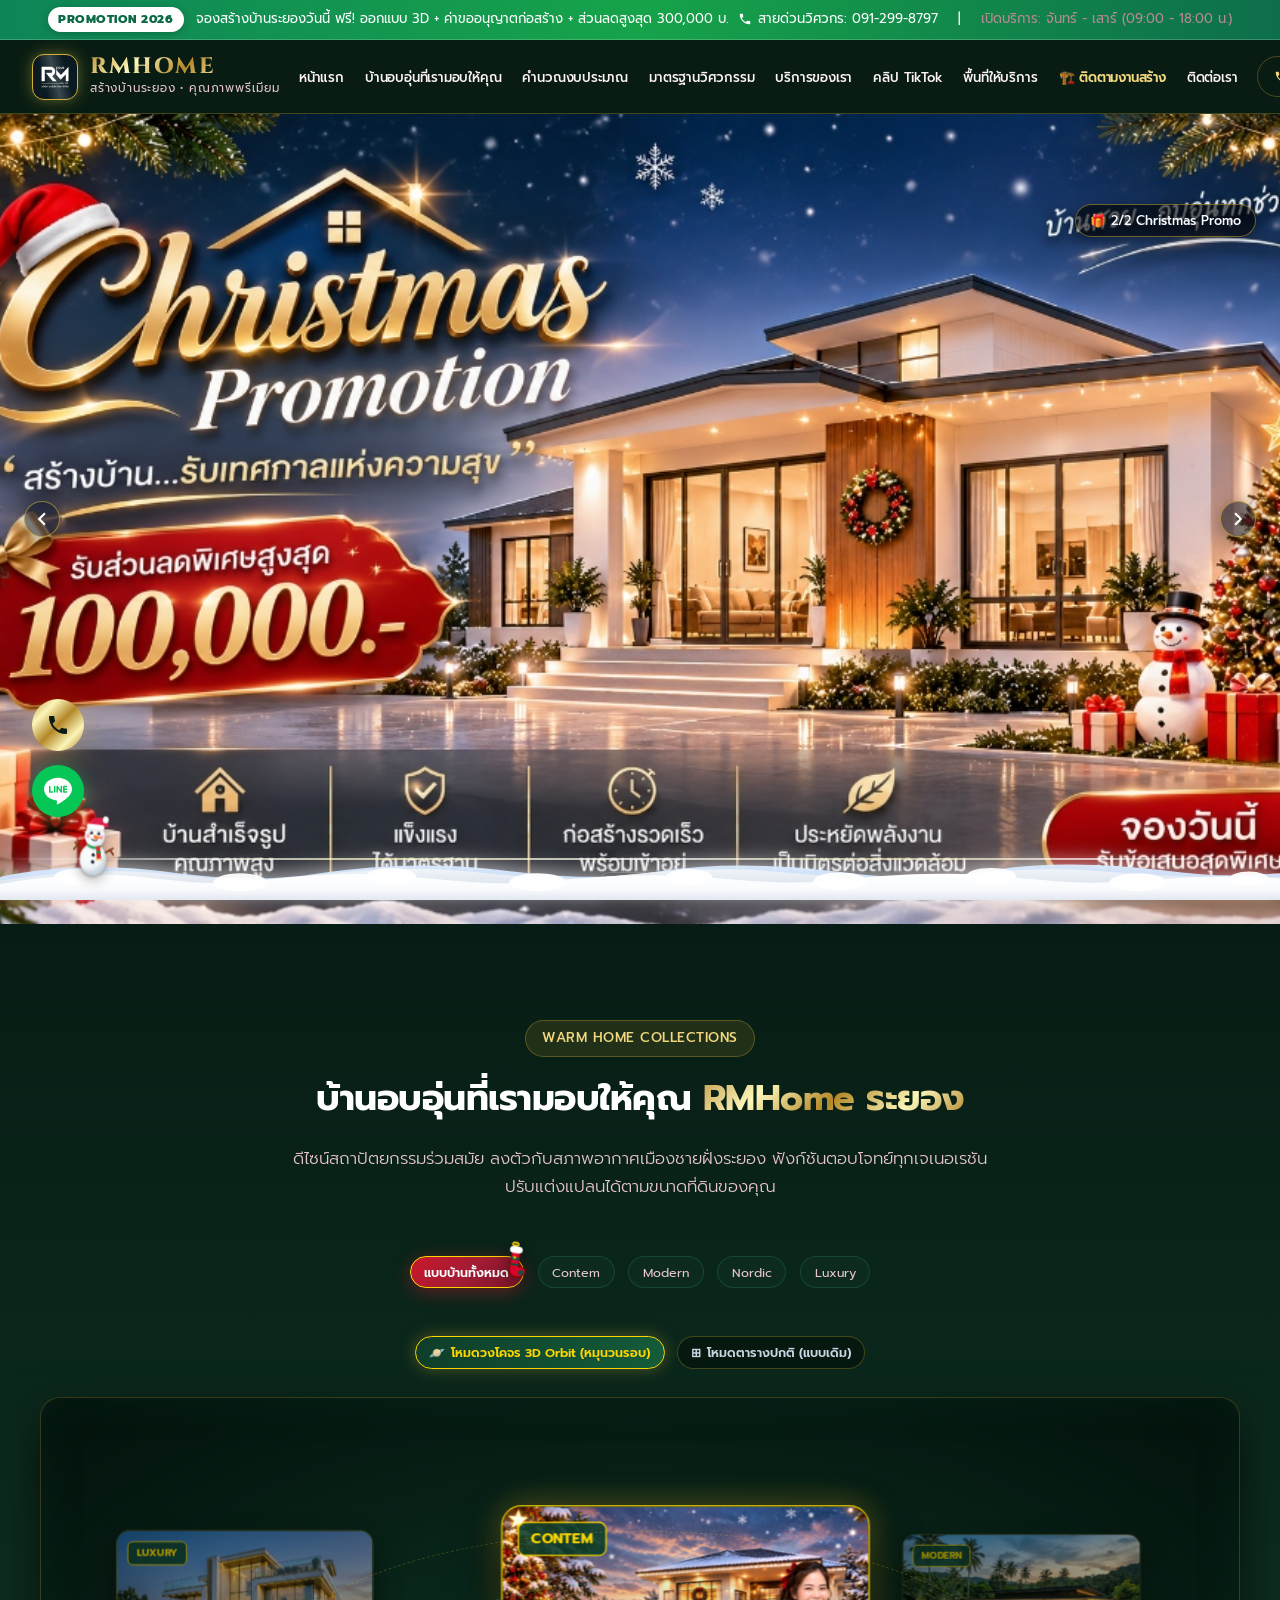
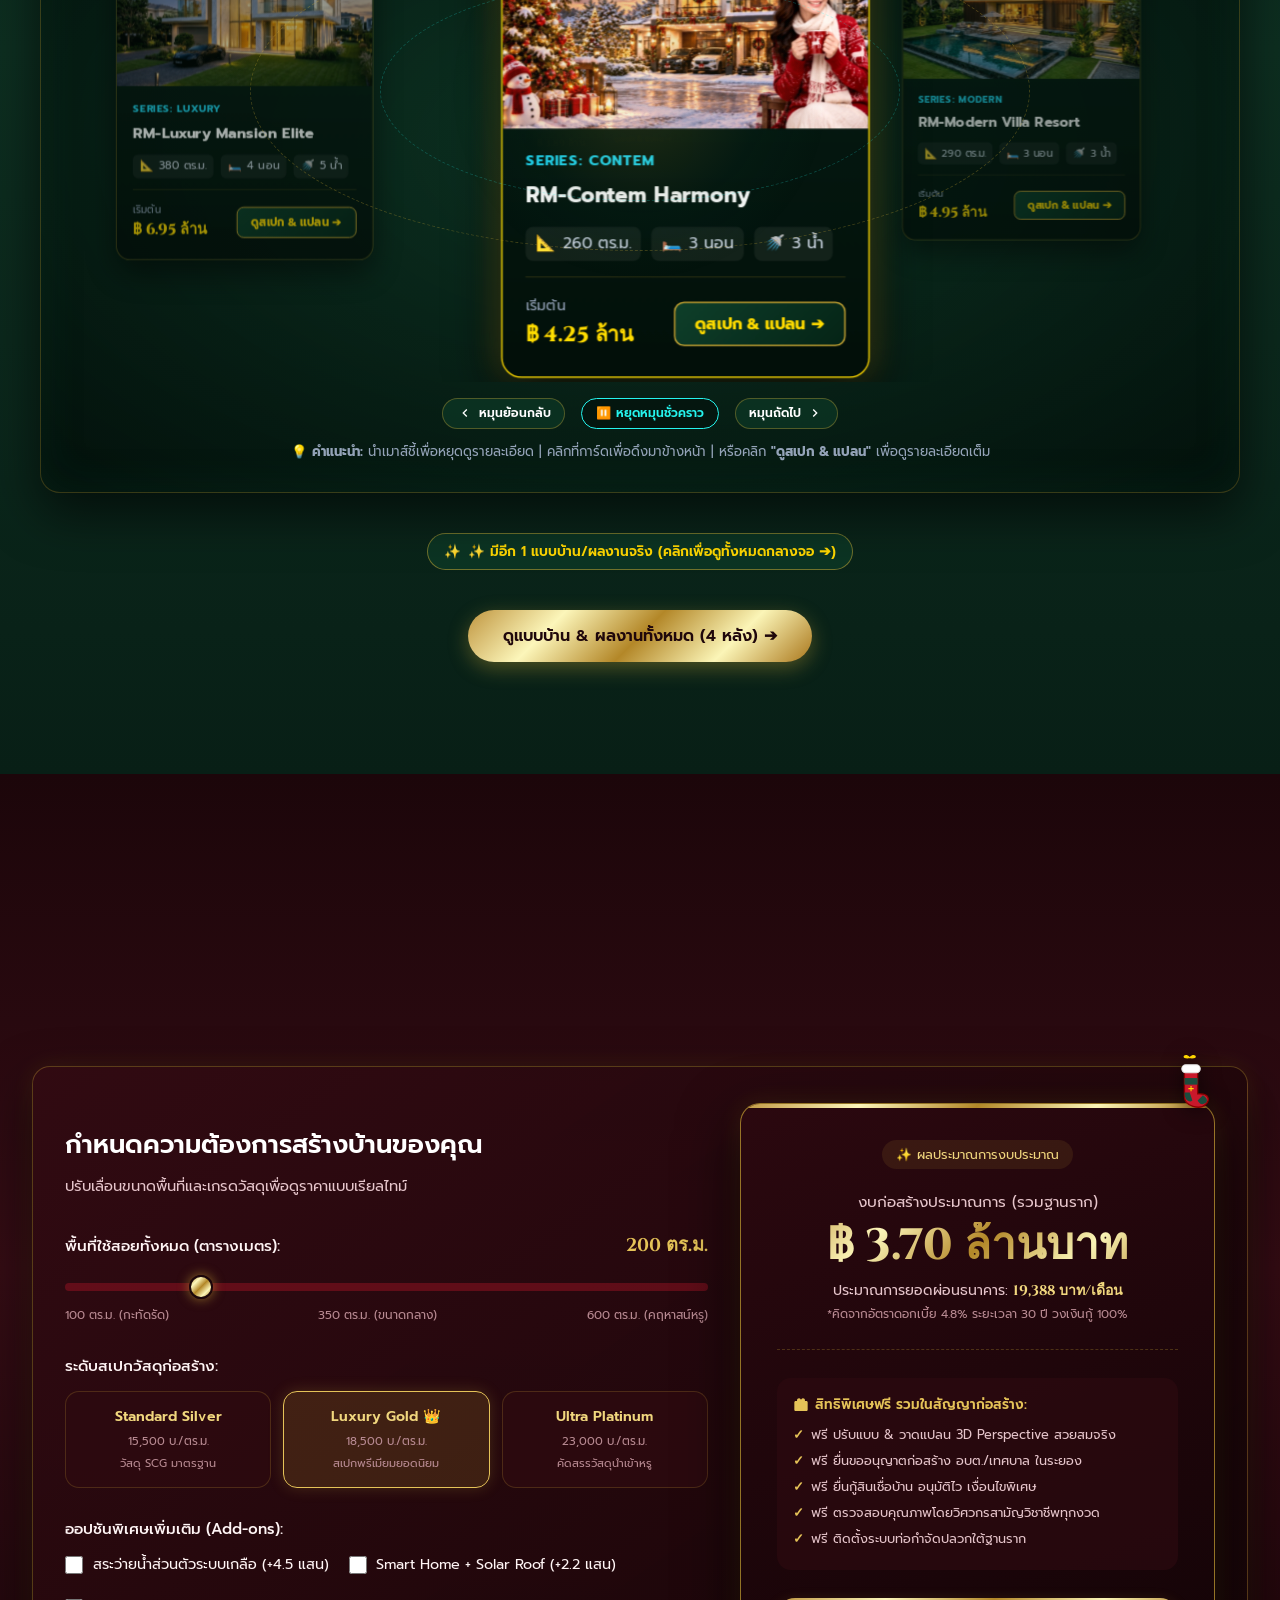
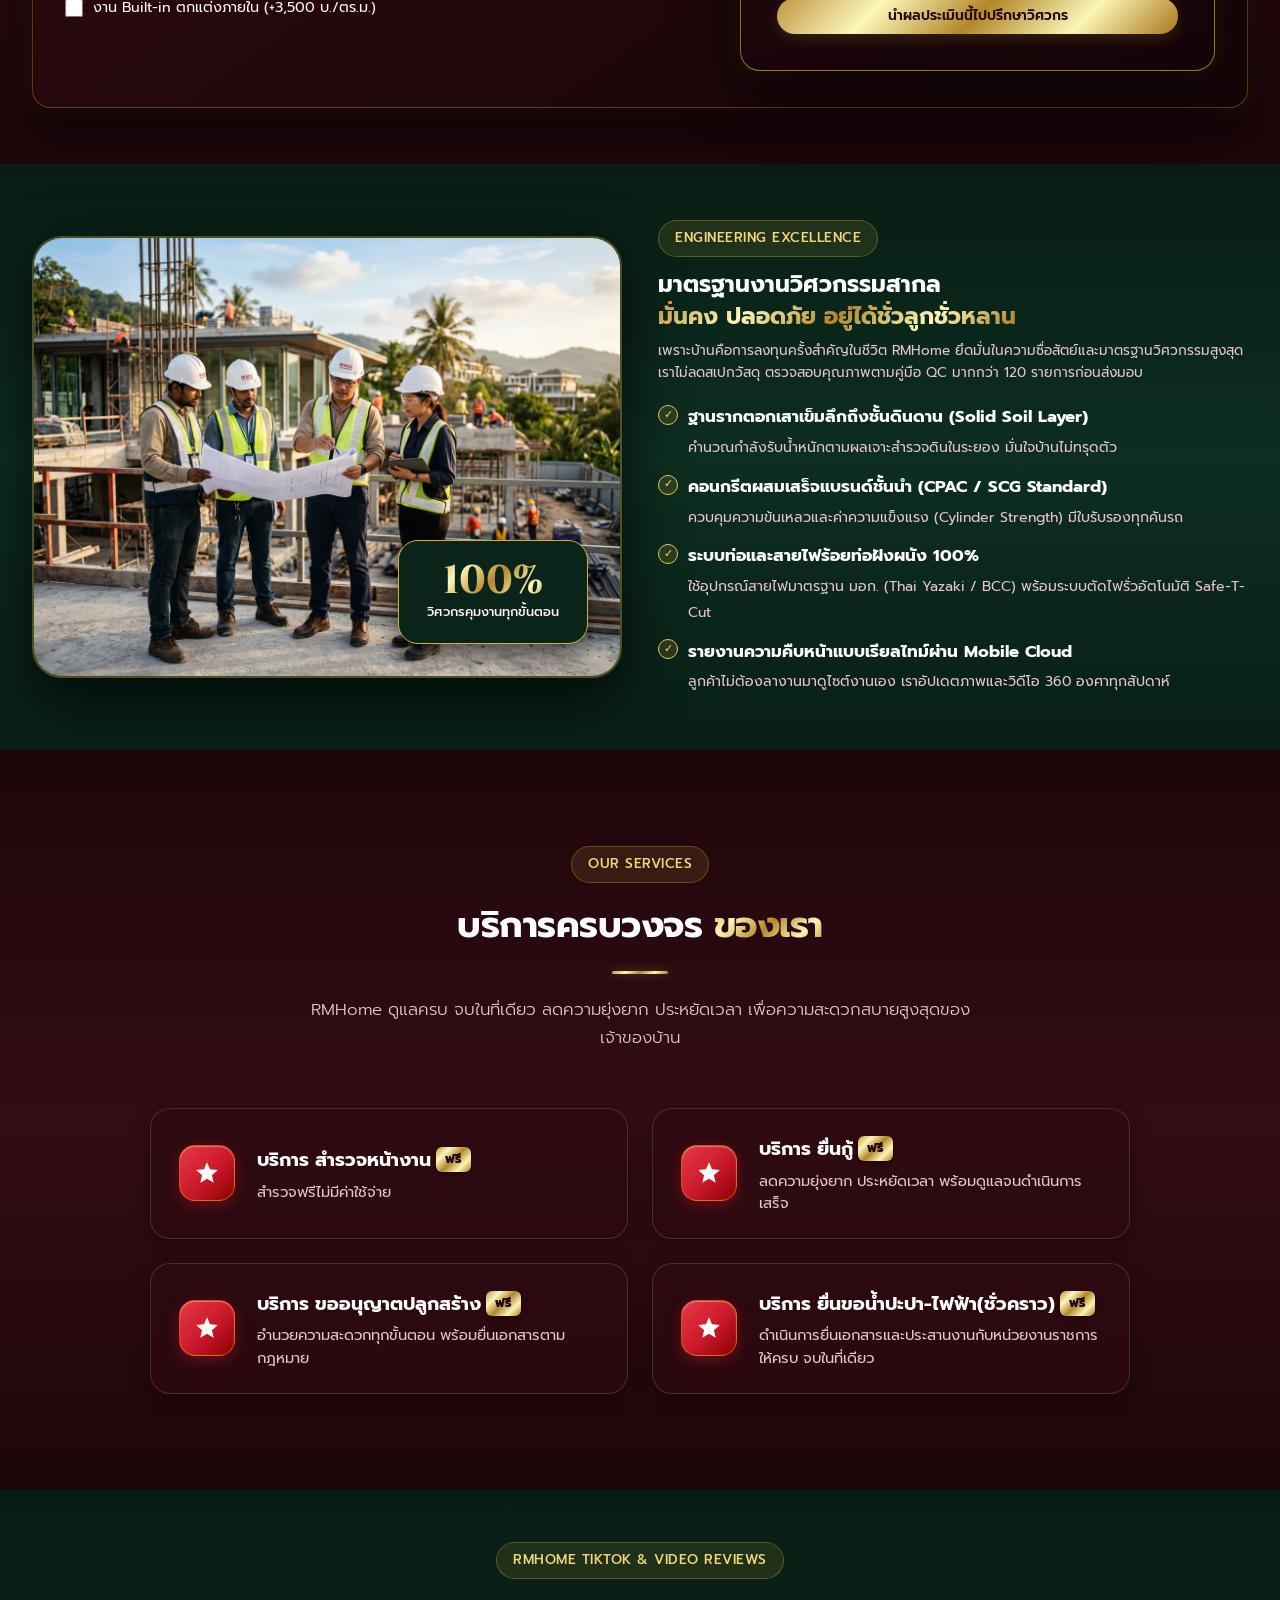
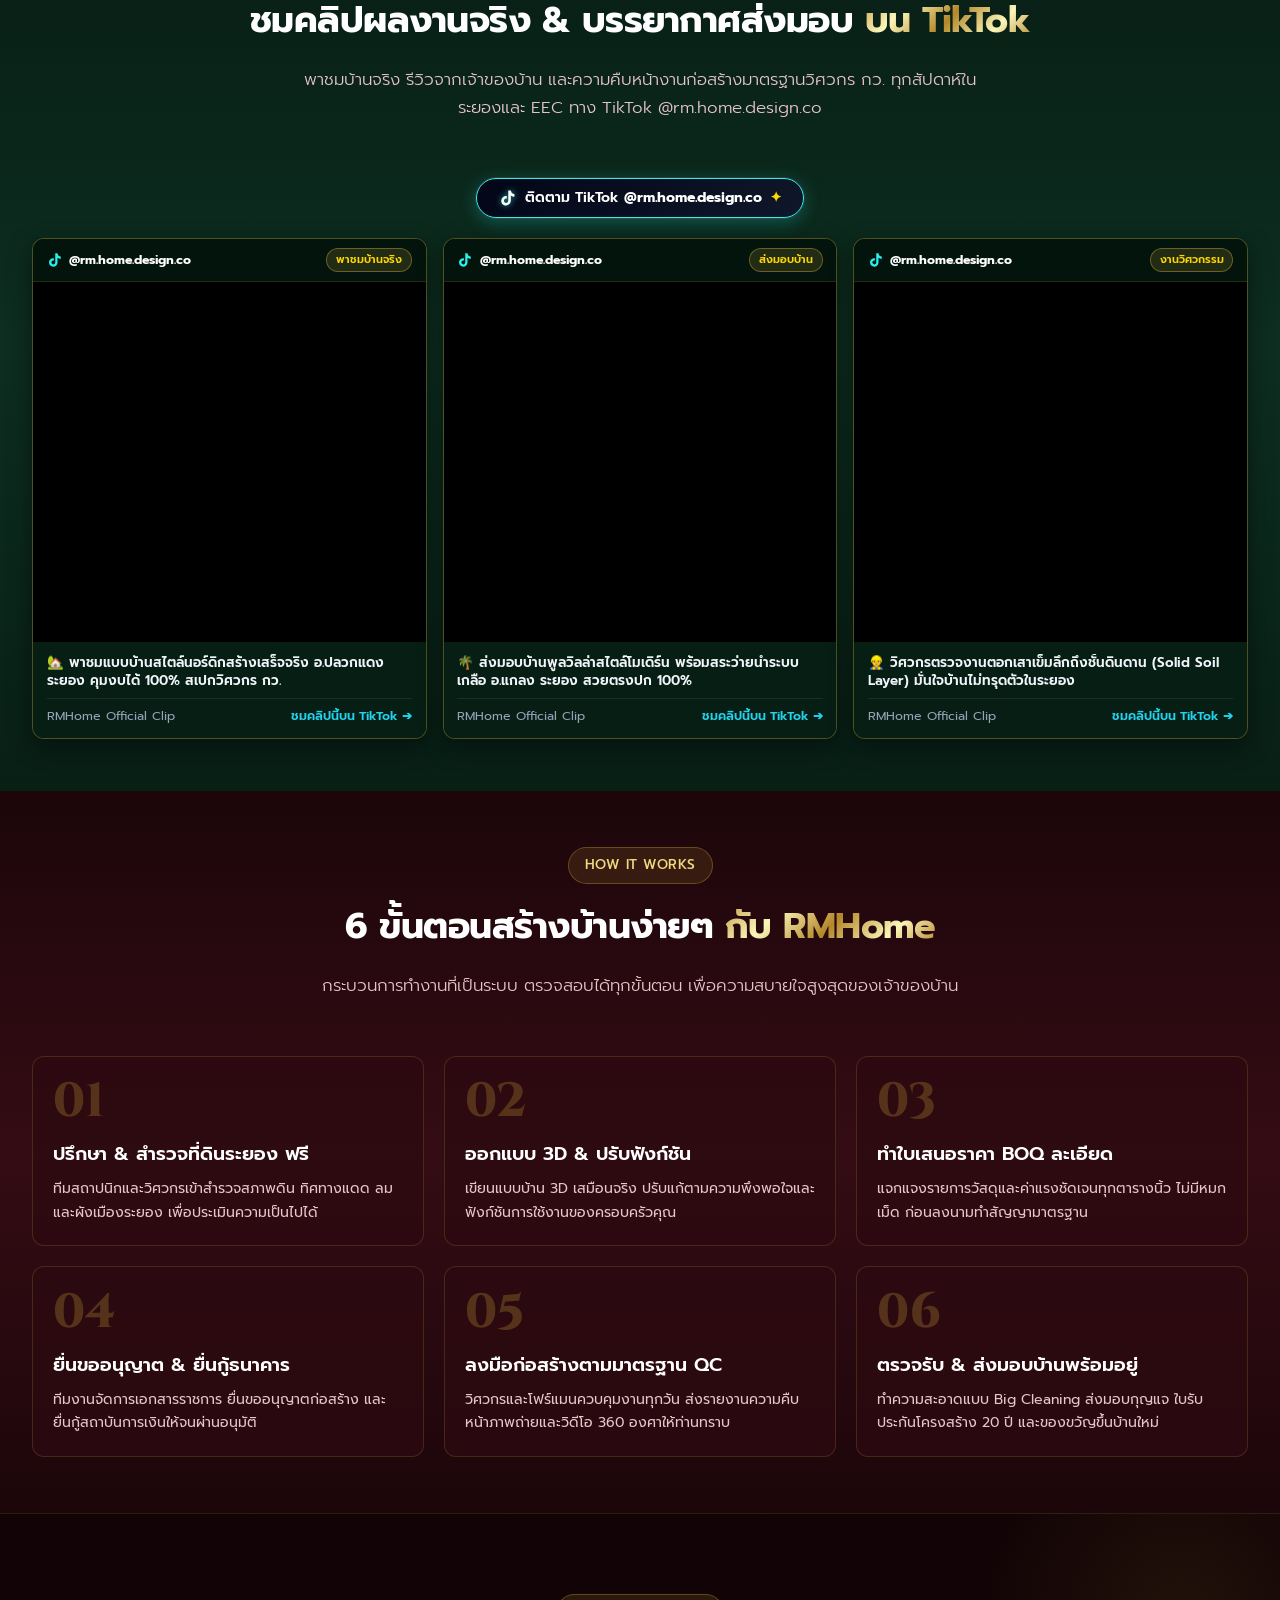
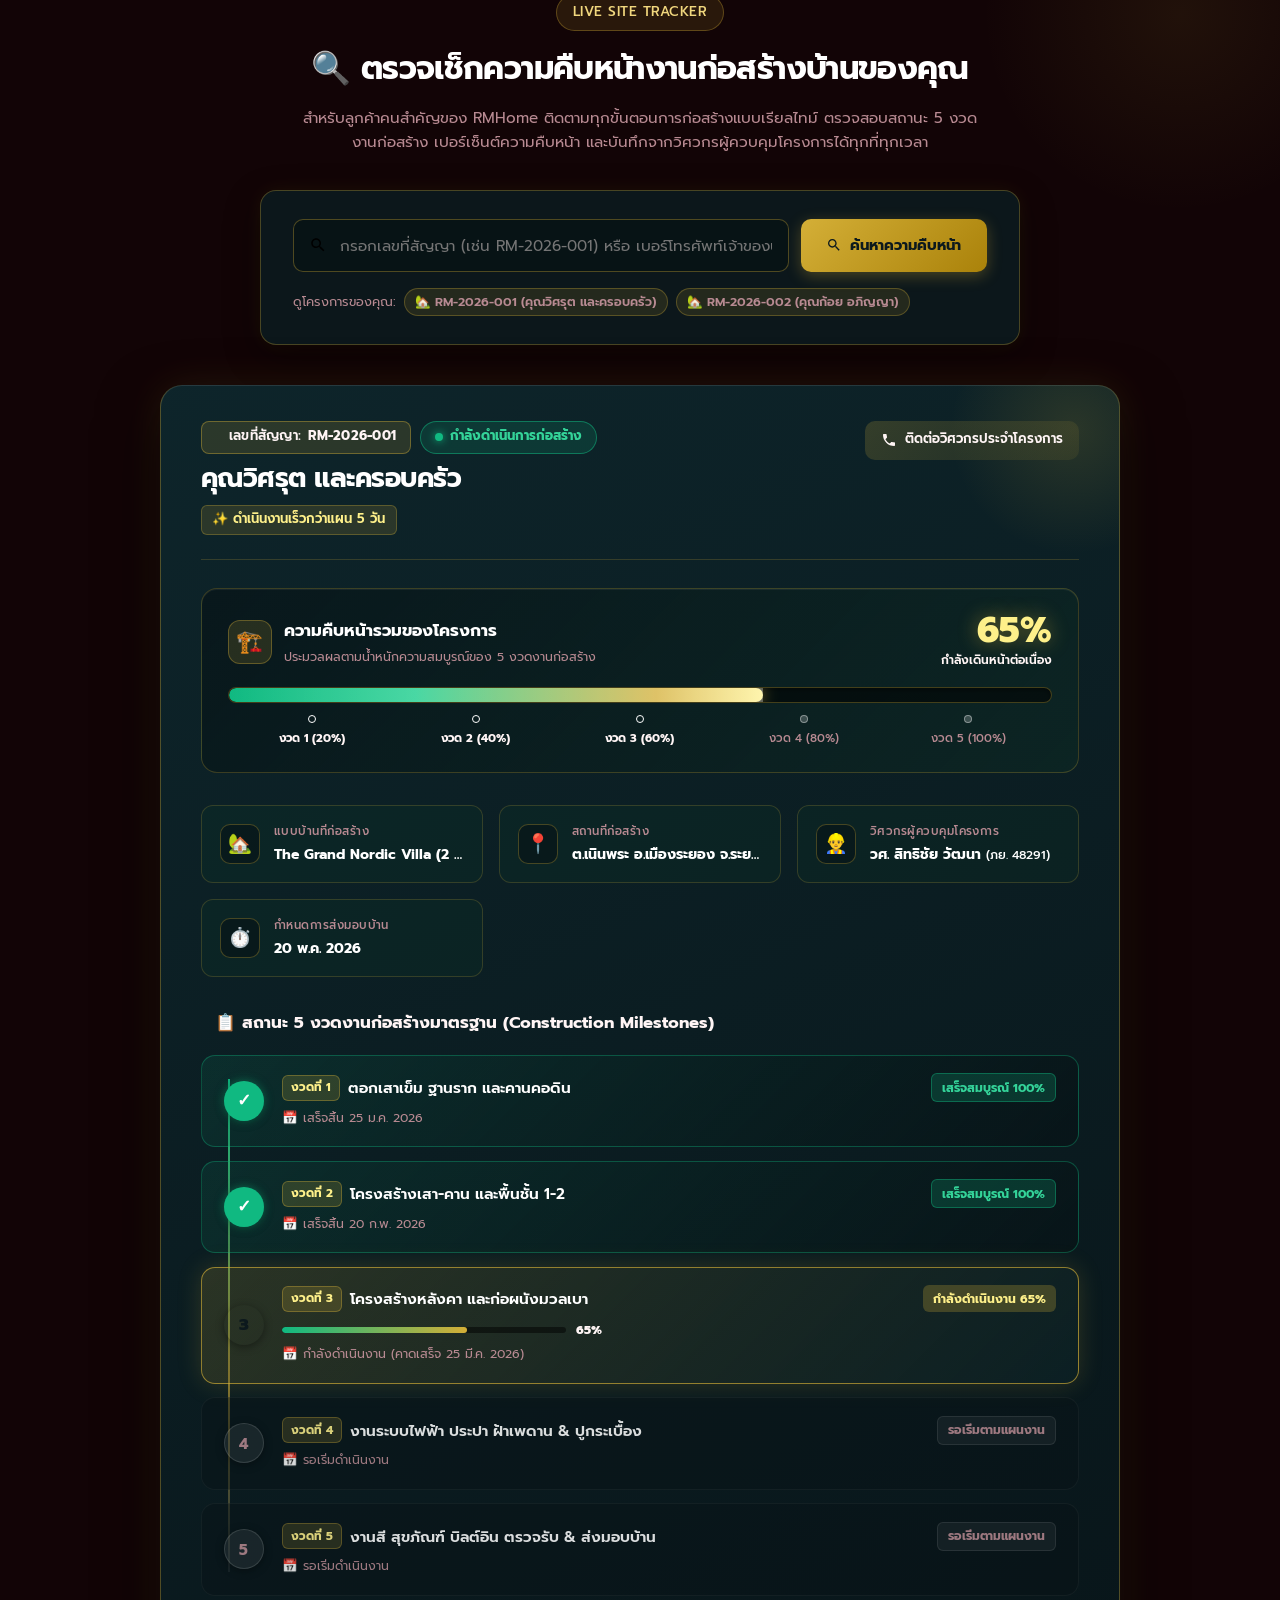
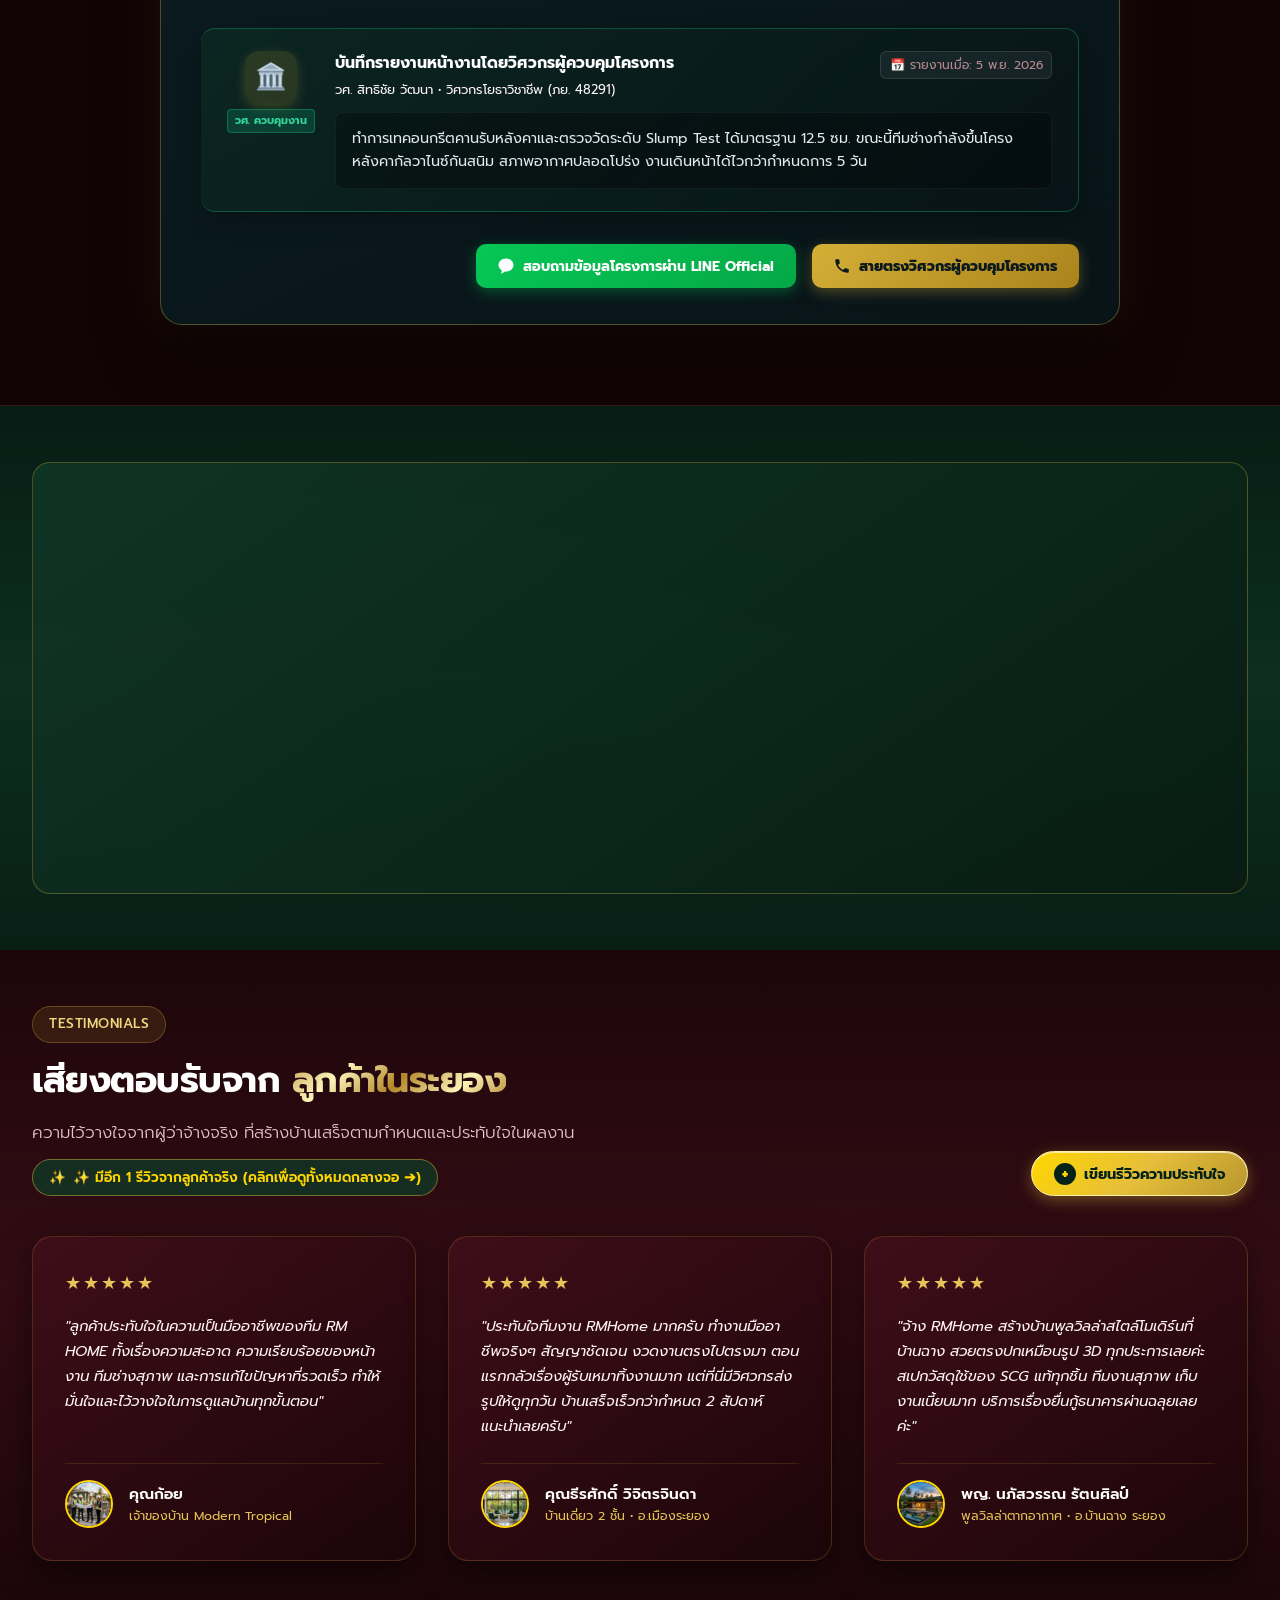
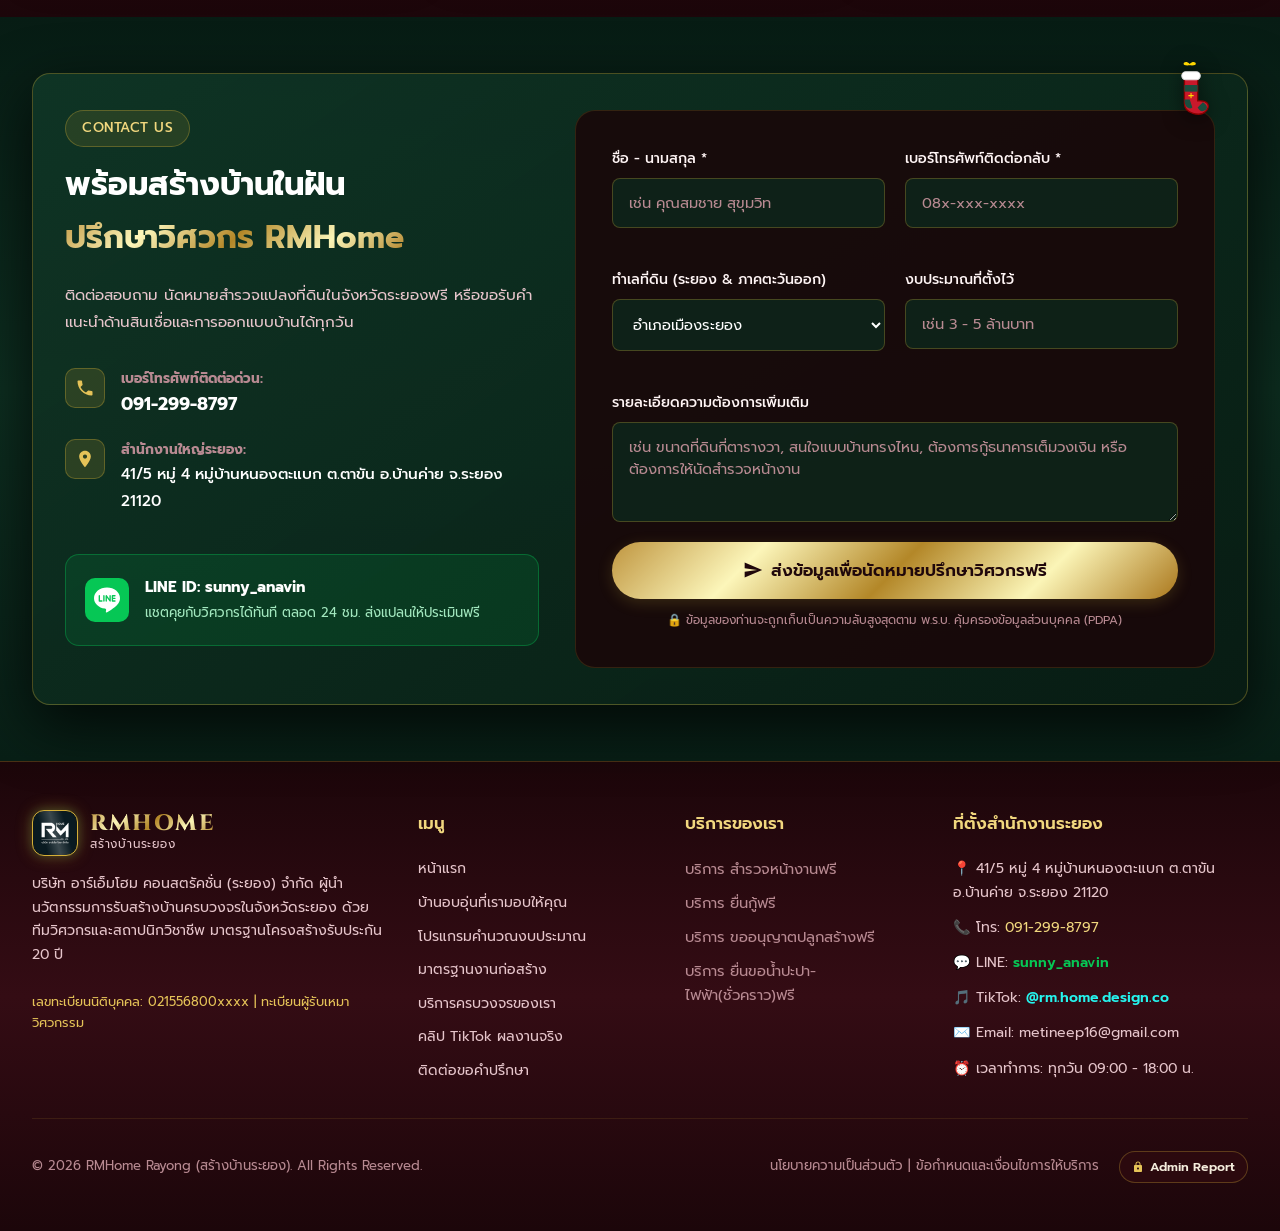
==== commit 170f6b6c: "refactor(tracker): completely remove photo section from site tracker on website" ====
--- a/index.html
+++ b/index.html
@@ -81,7 +81,7 @@
   <link rel="apple-touch-icon" href="assets/images/rm-logo.jpg">
 
   <!-- Stylesheet -->
-  <link rel="stylesheet" href="css/style.css?v=20261106luxury">
+  <link rel="stylesheet" href="css/style.css?v=20261106nophoto">
 </head>
 
 <body>
@@ -907,7 +907,7 @@
         🔍 ตรวจเช็กความคืบหน้างานก่อสร้างบ้านของคุณ
       </h2>
       <p style="text-align:center; color:var(--text-dim); max-width:680px; margin:0 auto 2.25rem auto; font-size:0.95rem; line-height:1.6;">
-        สำหรับลูกค้าคนสำคัญของ RMHome ติดตามทุกขั้นตอนการก่อสร้างแบบเรียลไทม์ ตรวจสอบงวดงาน ภาพถ่ายหน้างานจริง และบันทึกจากวิศวกรผู้ควบคุมโครงการได้ทุกที่ทุกเวลา
+        สำหรับลูกค้าคนสำคัญของ RMHome ติดตามทุกขั้นตอนการก่อสร้างแบบเรียลไทม์ ตรวจสอบสถานะ 5 งวดงานก่อสร้าง เปอร์เซ็นต์ความคืบหน้า และบันทึกจากวิศวกรผู้ควบคุมโครงการได้ทุกที่ทุกเวลา
       </p>
 
       <!-- Search Card -->
@@ -1626,7 +1626,7 @@
 
   <!-- Javascript -->
   <script src="js/cloud-sync.js"></script>
-  <script src="js/app.js?v=20261106luxury"></script>
+  <script src="js/app.js?v=20261106nophoto"></script>
 </body>
 
 </html>
--- a/css/style.css
+++ b/css/style.css
@@ -5610,55 +5610,6 @@
 }
 
 /* ==========================================================================
-   Site Photos Grid (Only shown when photos exist)
-   ========================================================================== */
-.tracker-photos-section {
-  margin-bottom: 2rem;
-}
-
-.tracker-photos-grid {
-  display: grid;
-  grid-template-columns: repeat(auto-fit, minmax(220px, 1fr));
-  gap: 1rem;
-}
-
-.tracker-photo-card {
-  border-radius: 12px;
-  overflow: hidden;
-  background: rgba(8, 19, 22, 0.7);
-  border: 1px solid rgba(212, 175, 55, 0.2);
-  transition: transform 0.2s, box-shadow 0.2s;
-}
-
-.tracker-photo-card:hover {
-  transform: translateY(-3px);
-  box-shadow: 0 8px 25px rgba(0, 0, 0, 0.4);
-}
-
-.tracker-photo-img {
-  width: 100%;
-  height: 150px;
-  object-fit: cover;
-  display: block;
-}
-
-.tracker-photo-caption {
-  padding: 0.75rem 0.85rem;
-}
-
-.tracker-photo-caption h5 {
-  font-size: 0.82rem;
-  color: #fff;
-  font-weight: 600;
-  margin-bottom: 0.2rem;
-}
-
-.tracker-photo-caption span {
-  font-size: 0.72rem;
-  color: var(--text-dim);
-}
-
-/* ==========================================================================
    Certified Engineering Daily Log Memo
    ========================================================================== */
 .engineer-log-card {
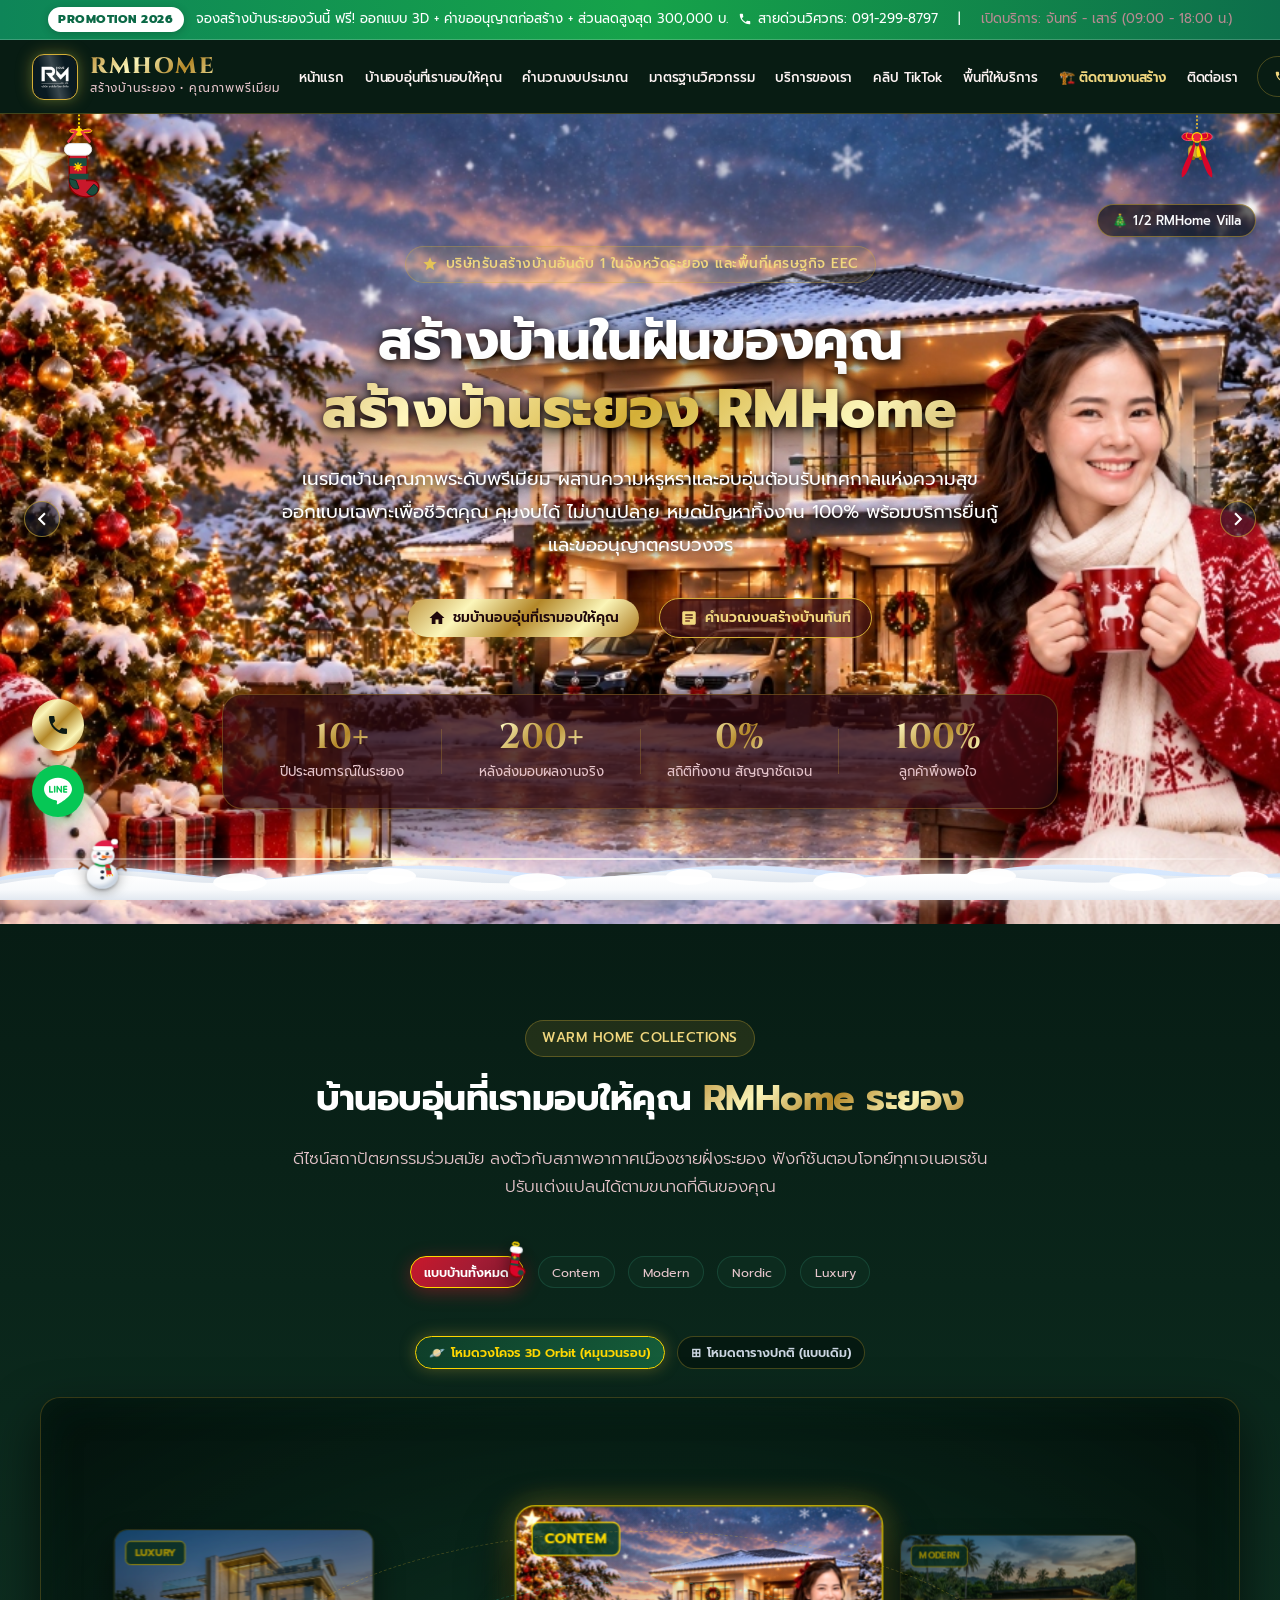
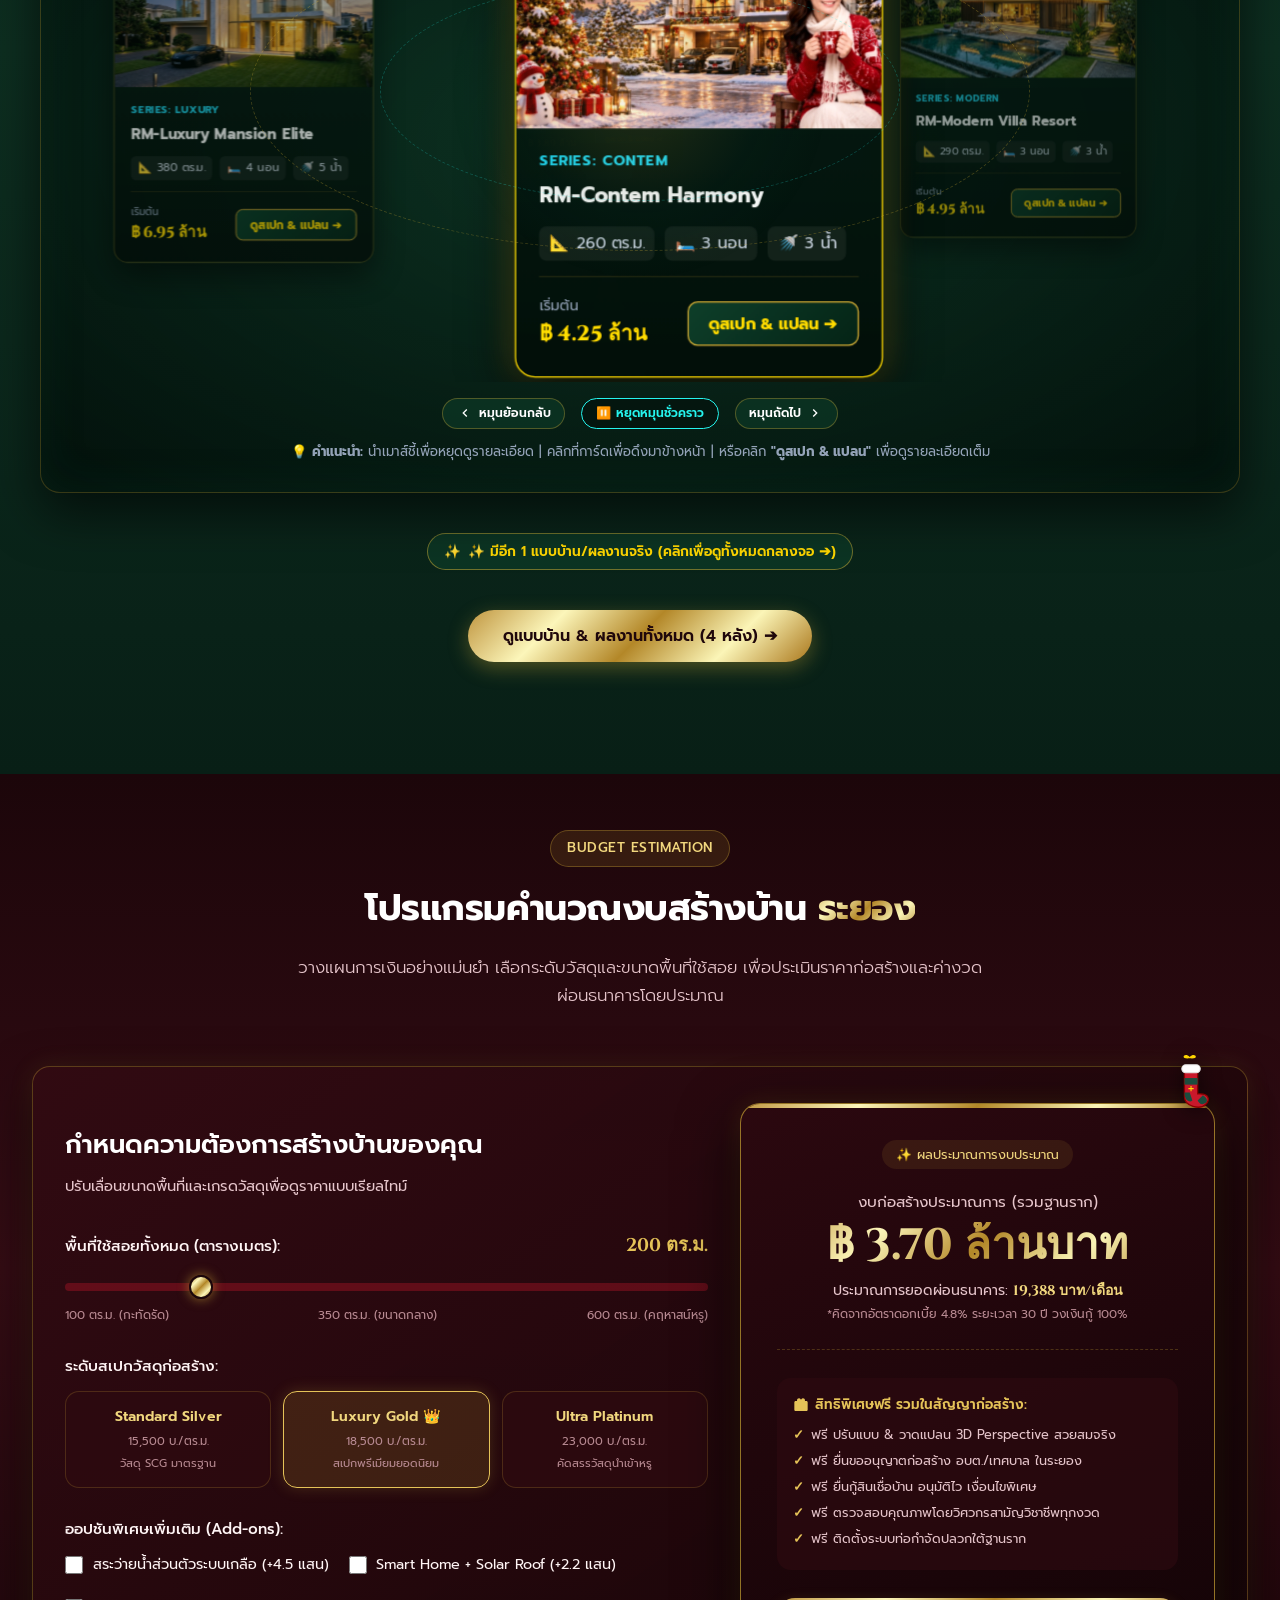
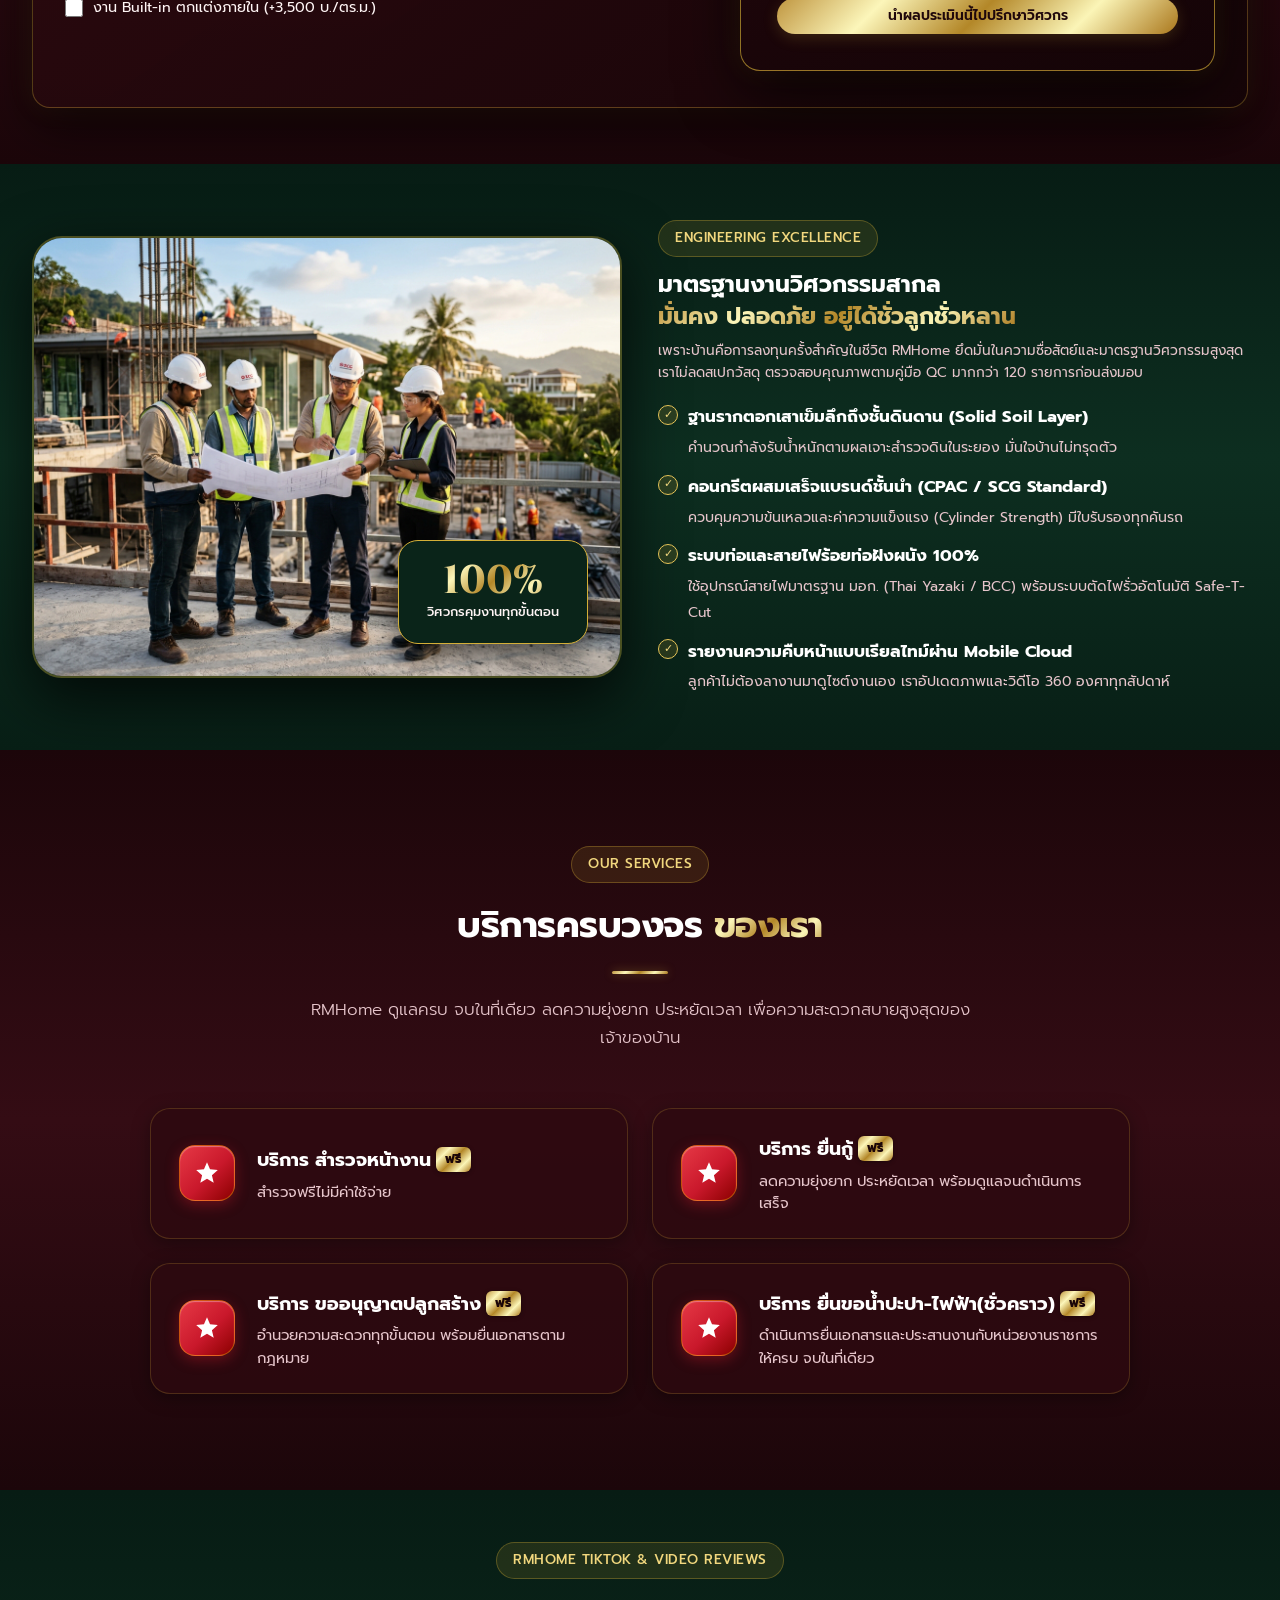
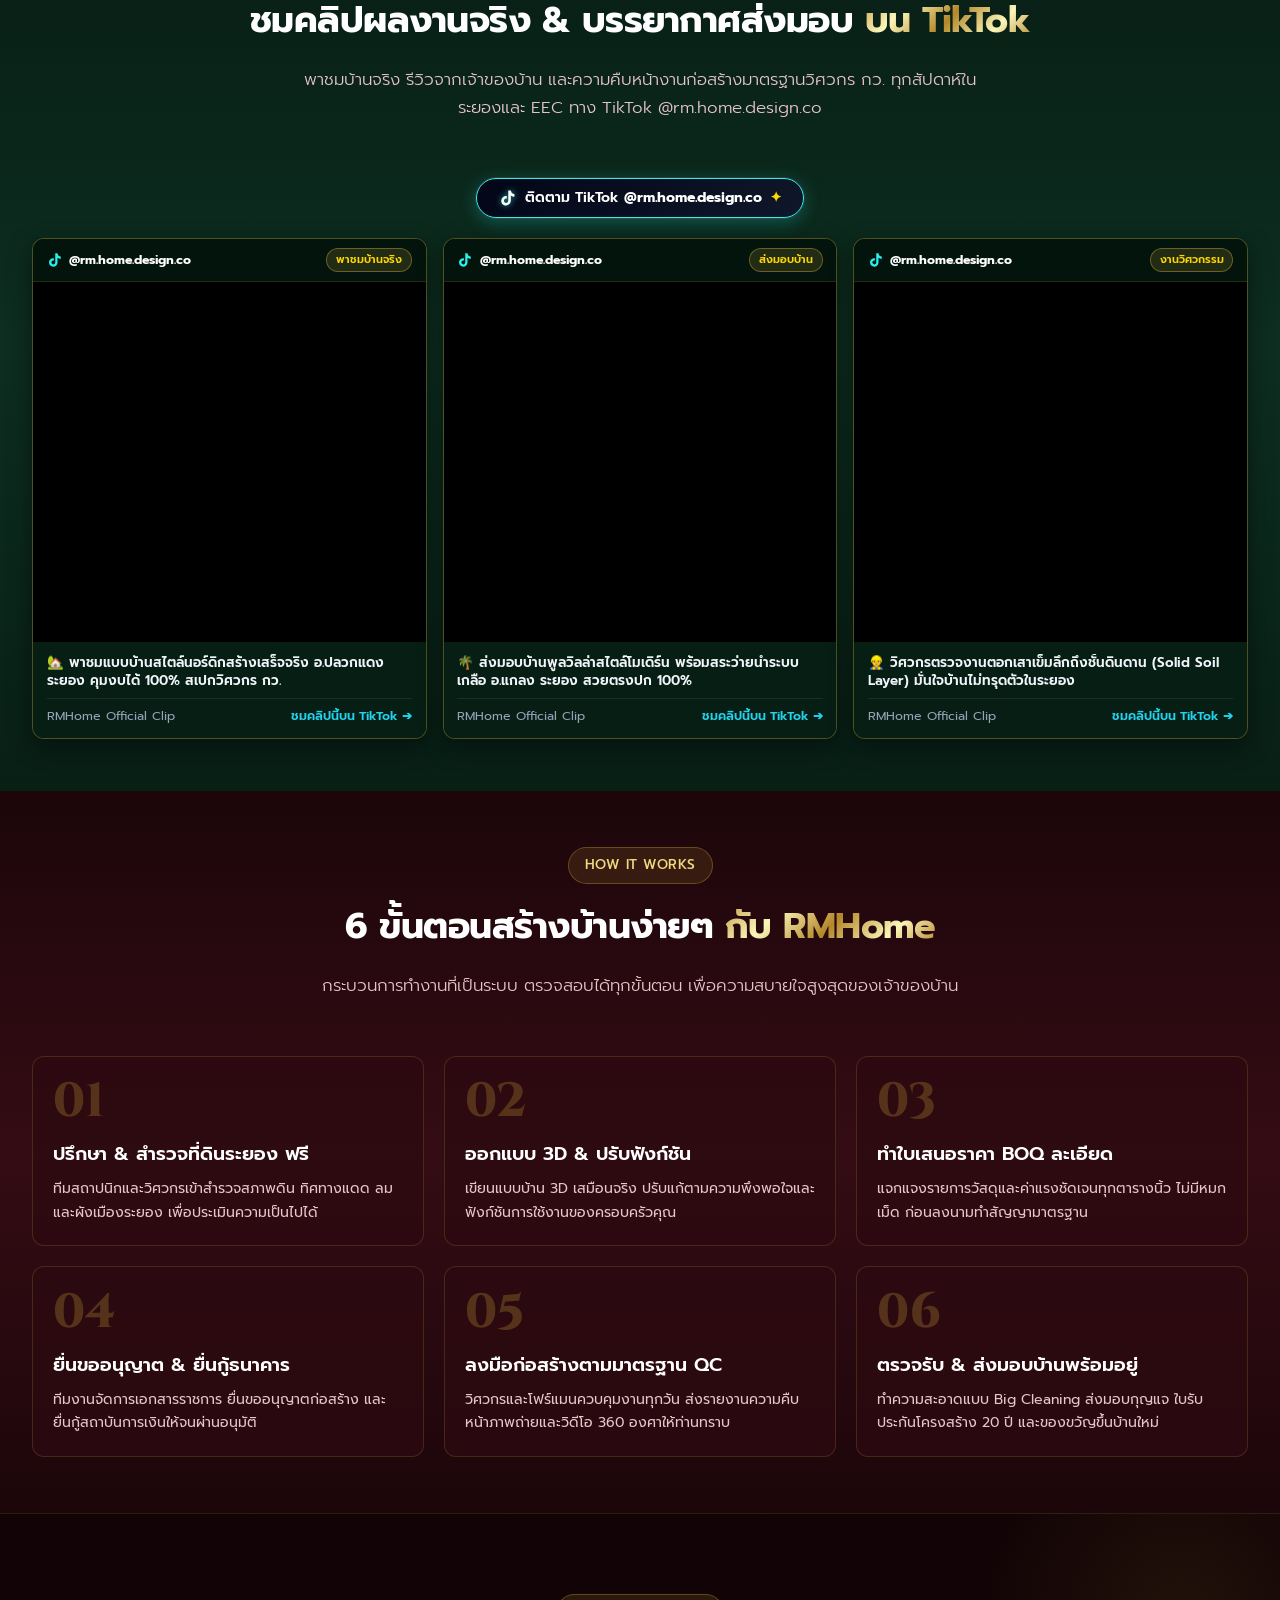
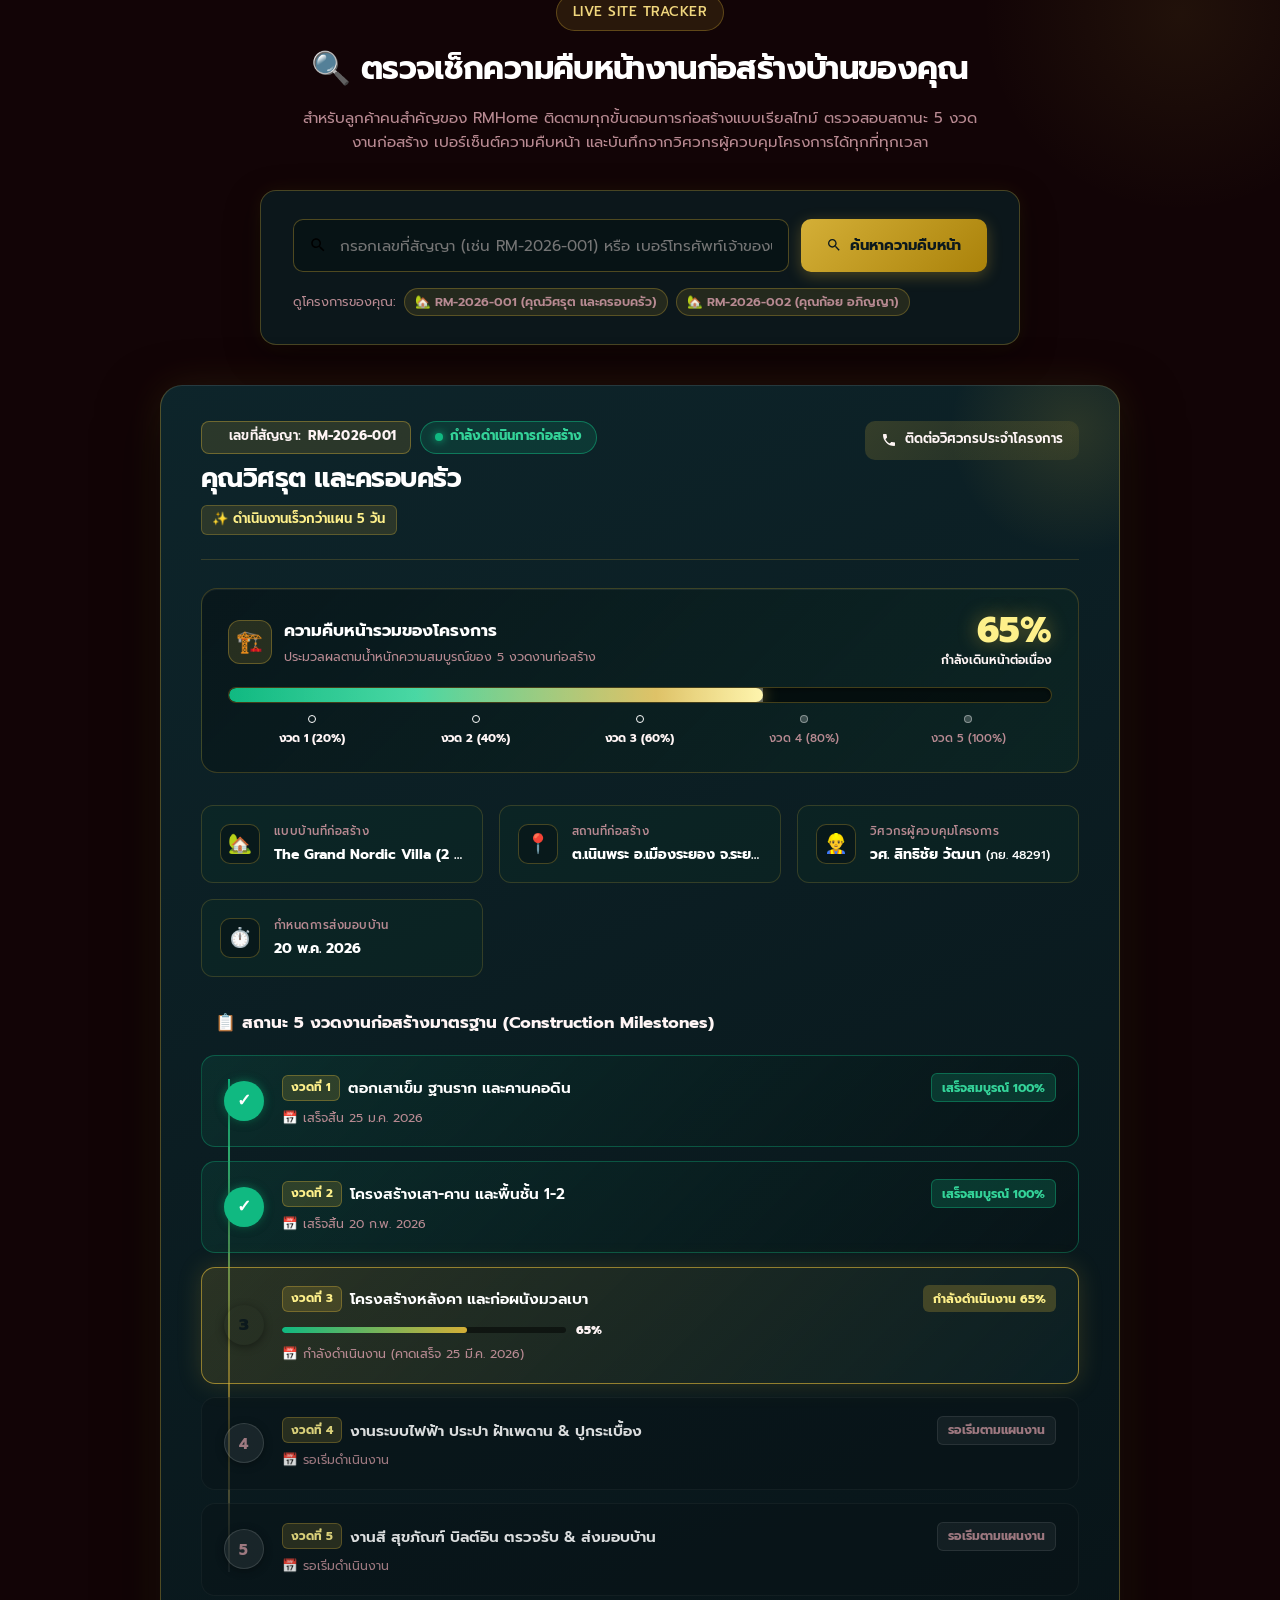
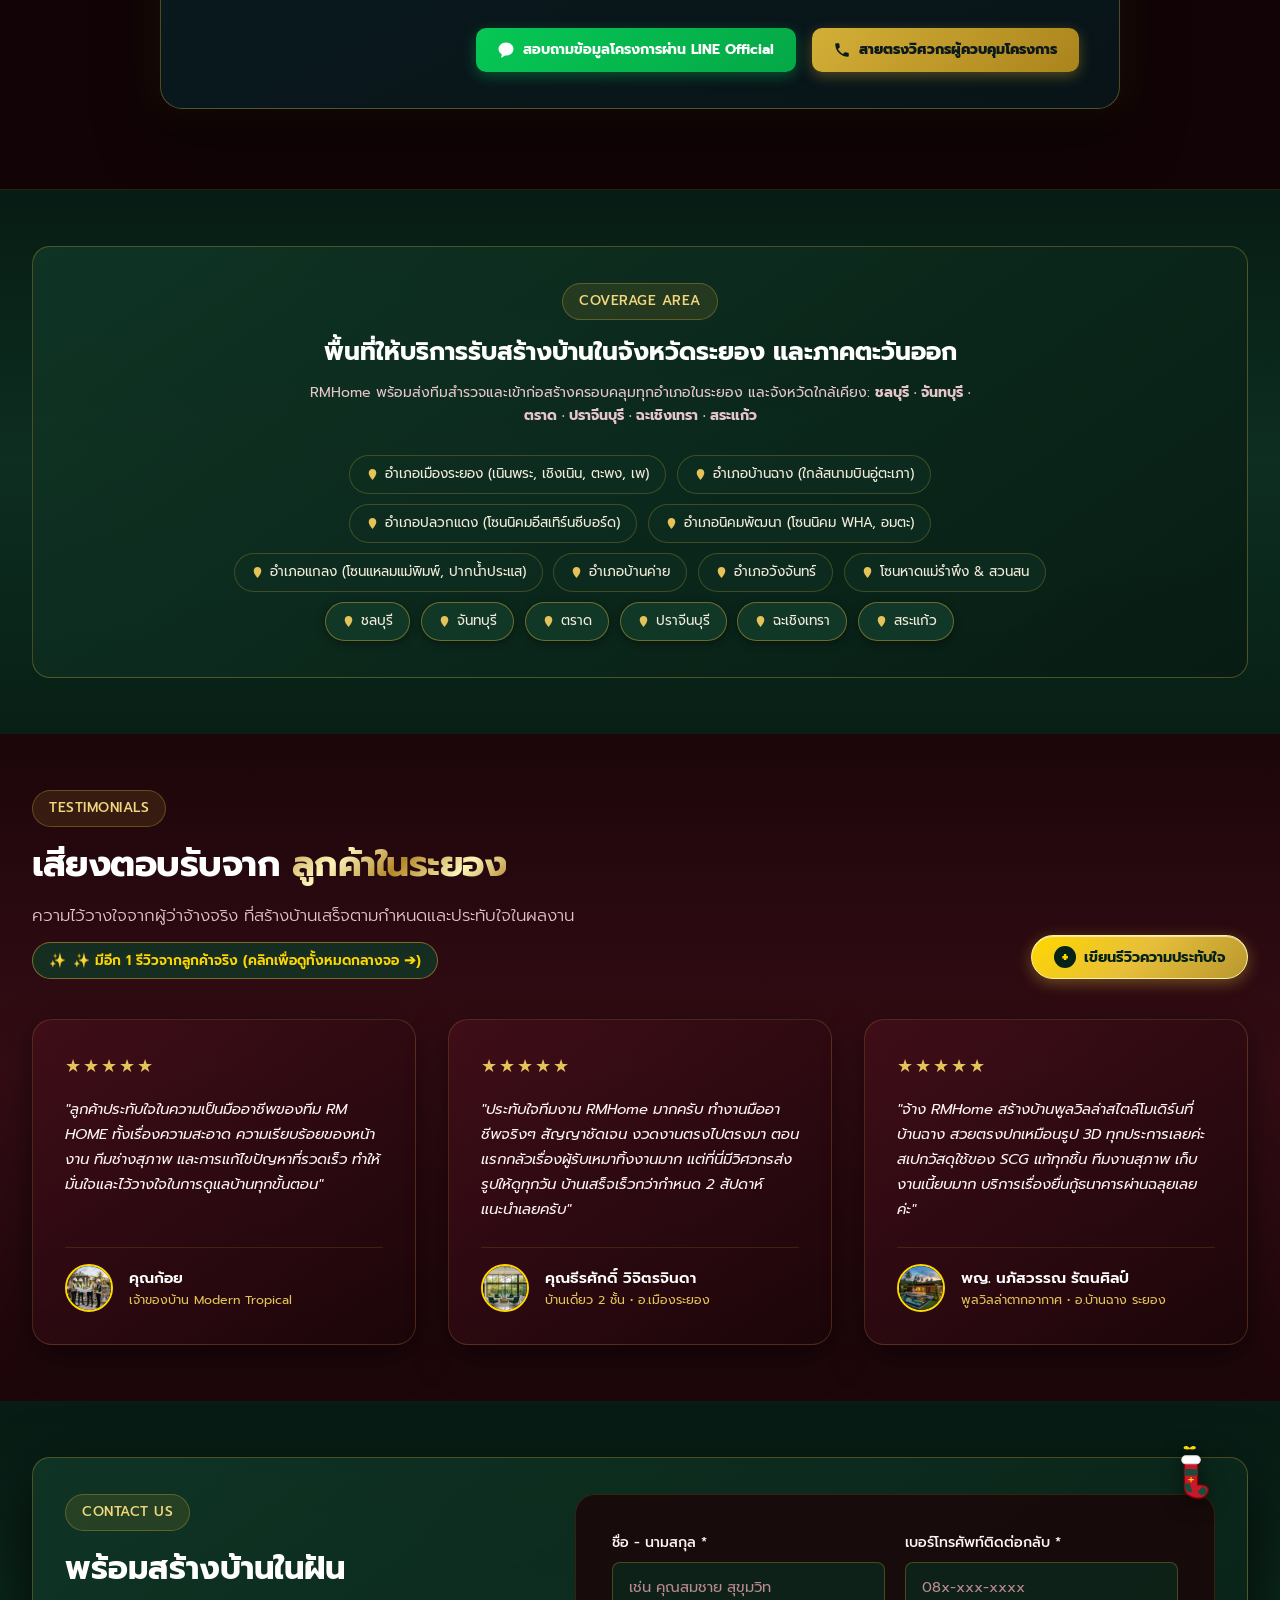
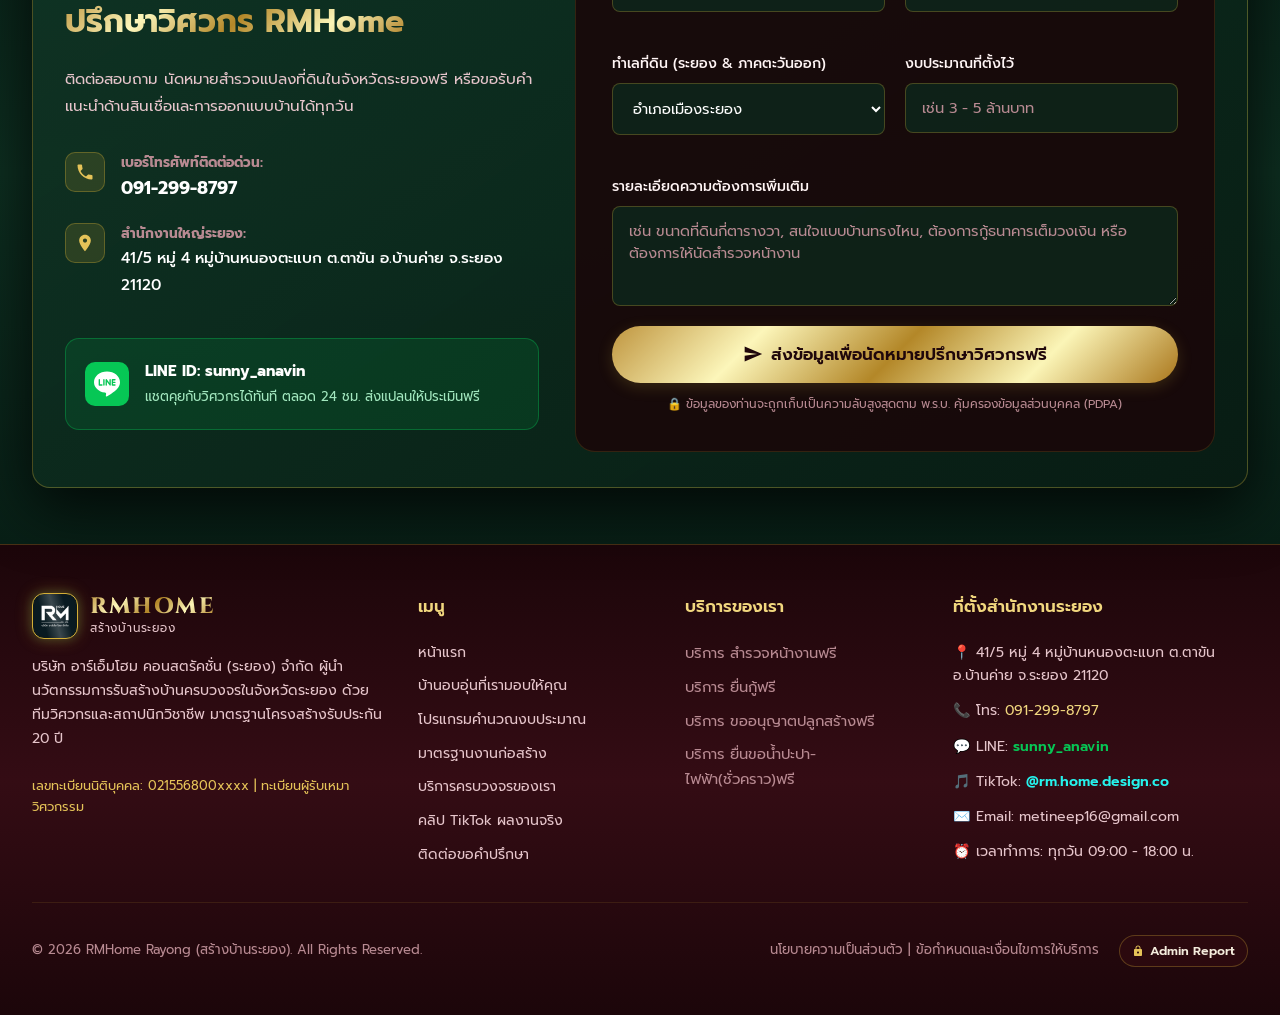
==== commit 3ec4d1c1: "Update site: remove engineer report card from site tracker and bump script cache version" ====
--- a/index.html
+++ b/index.html
@@ -1626,7 +1626,7 @@
 
   <!-- Javascript -->
   <script src="js/cloud-sync.js"></script>
-  <script src="js/app.js?v=20261106nophoto"></script>
+  <script src="js/app.js?v=20261109update"></script>
 </body>
 
 </html>
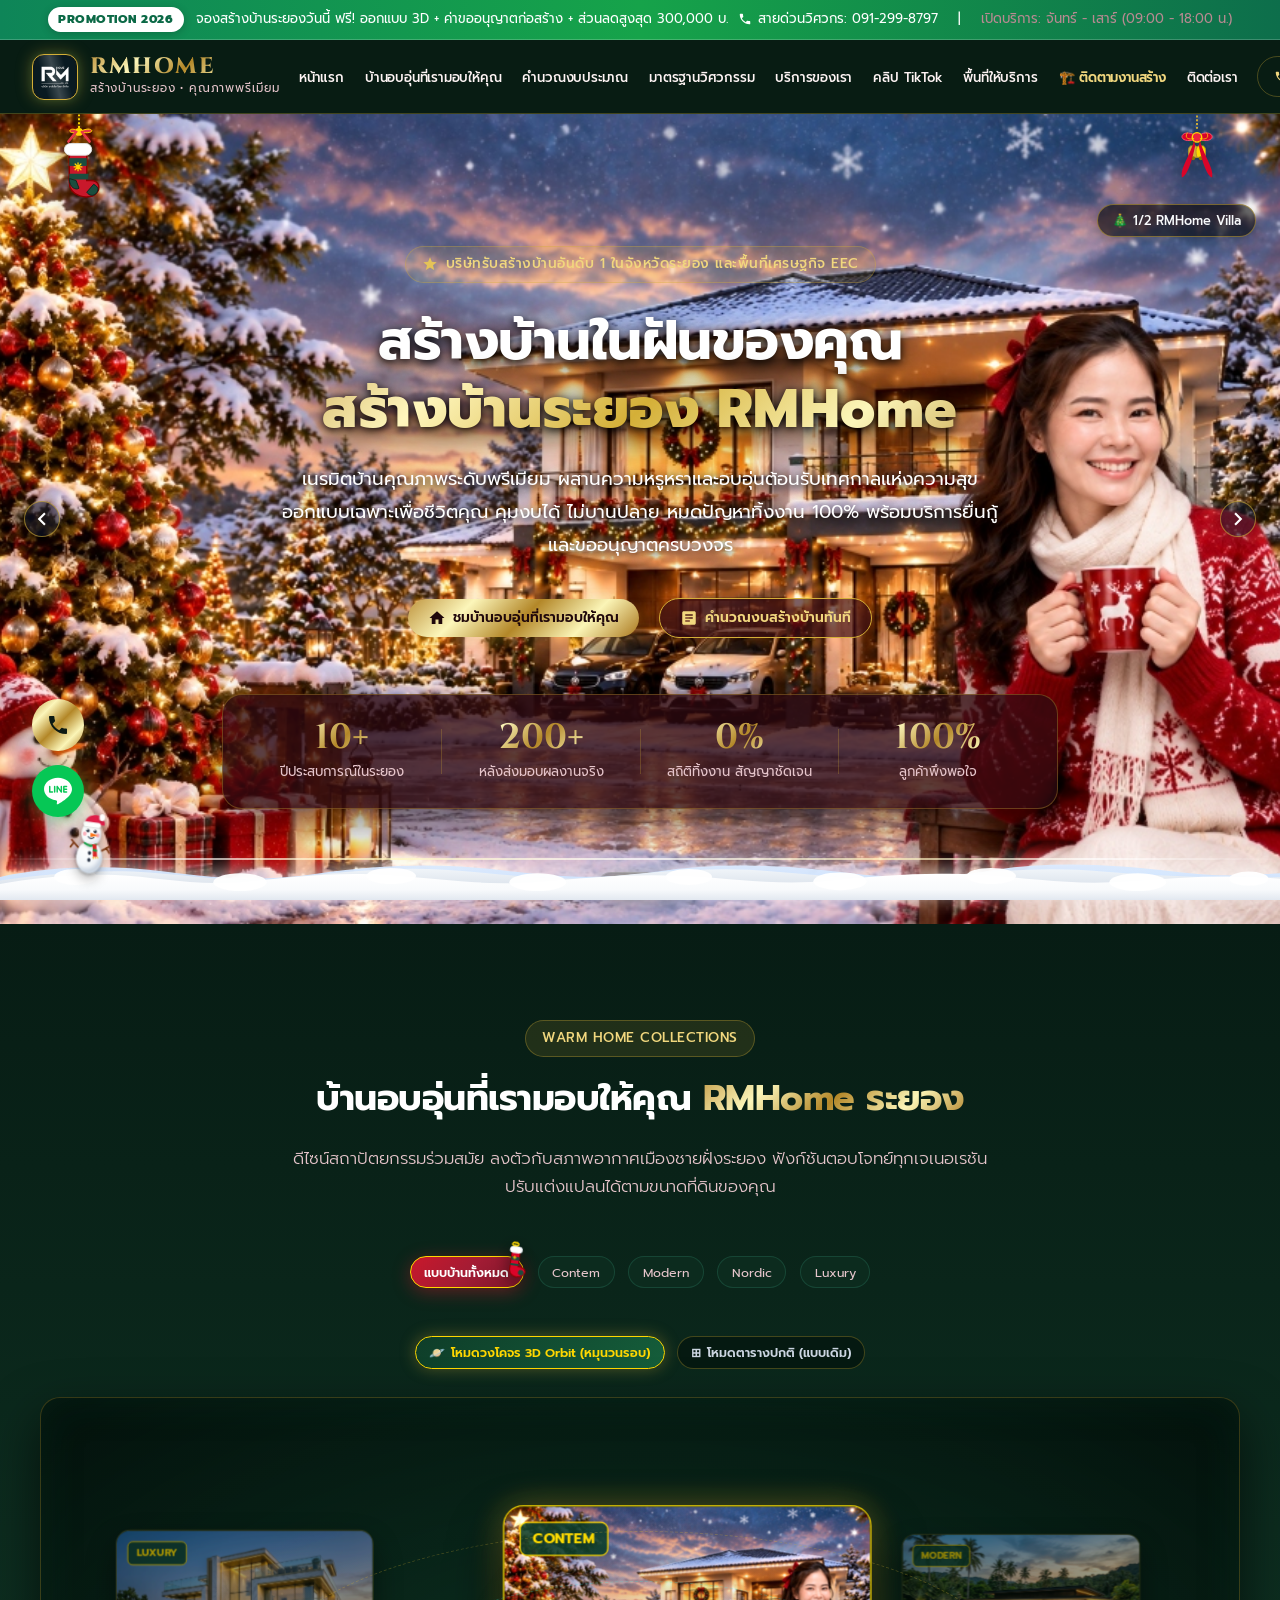
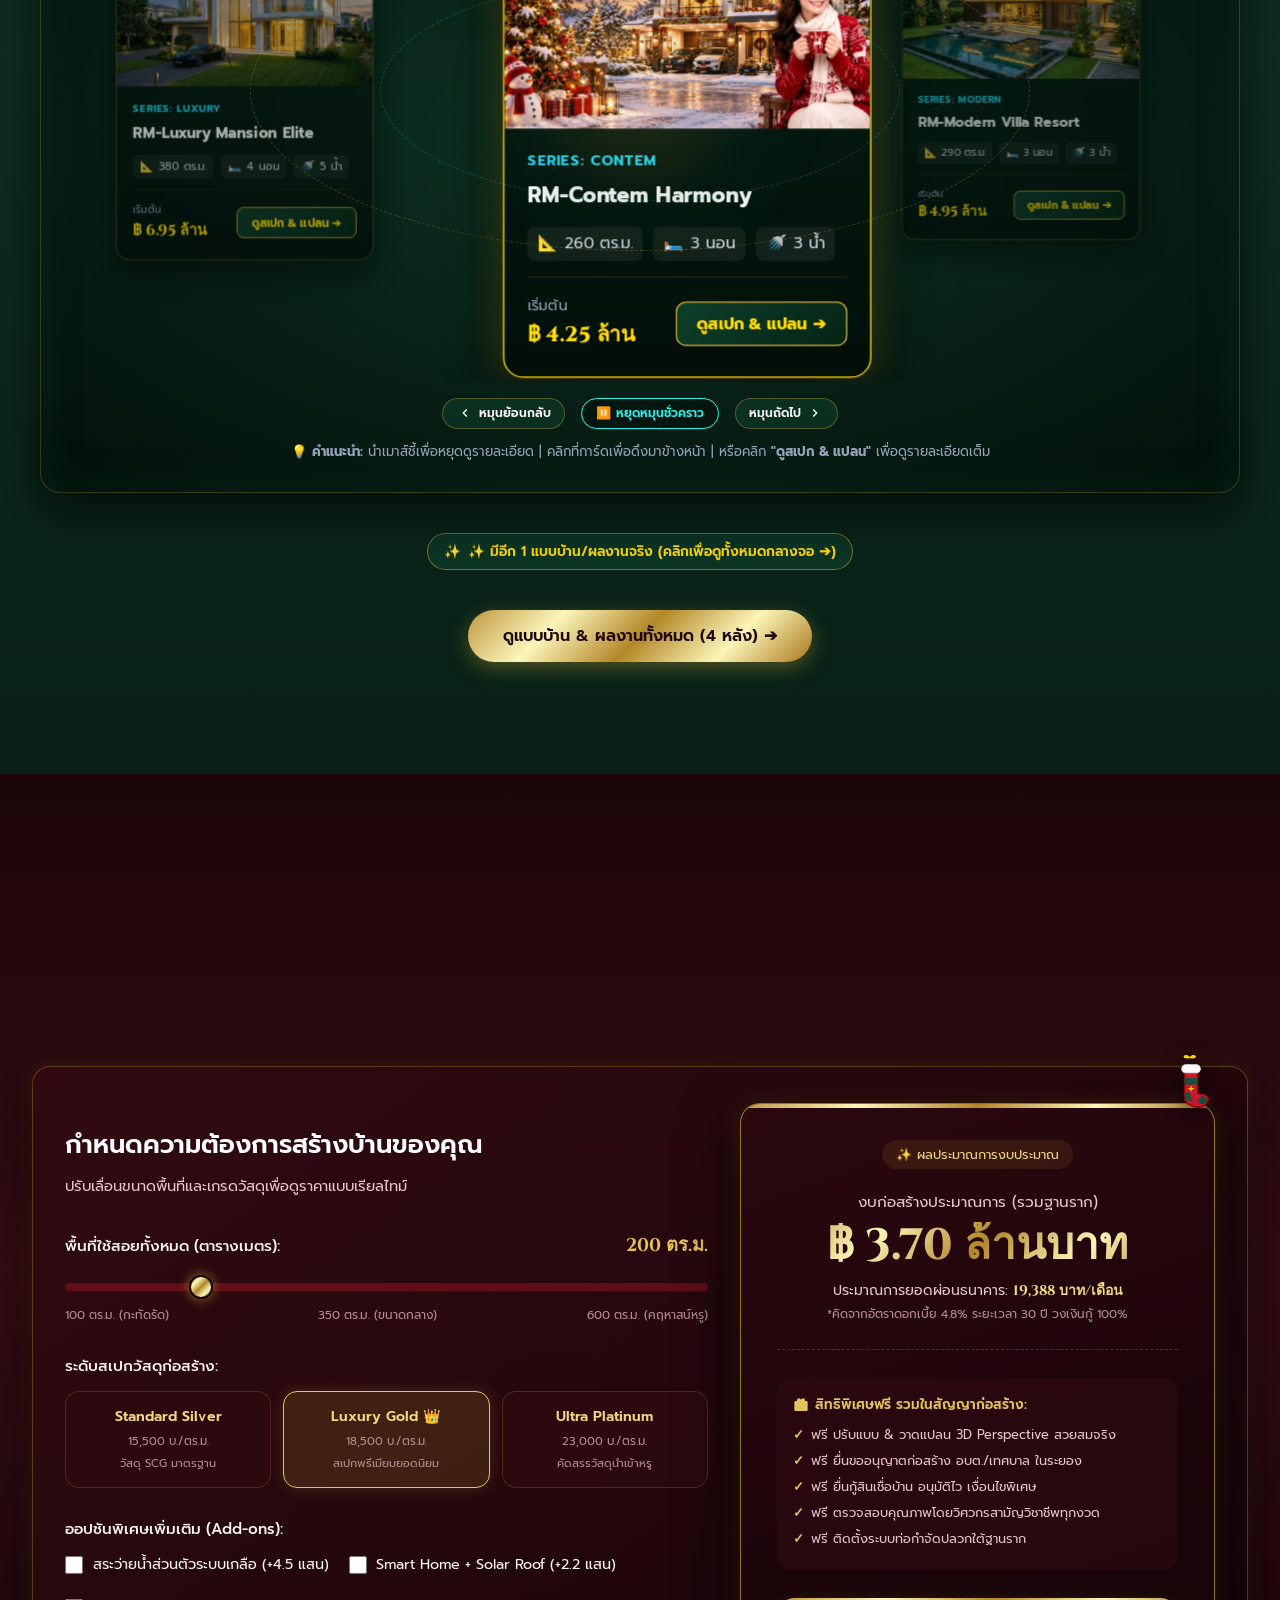
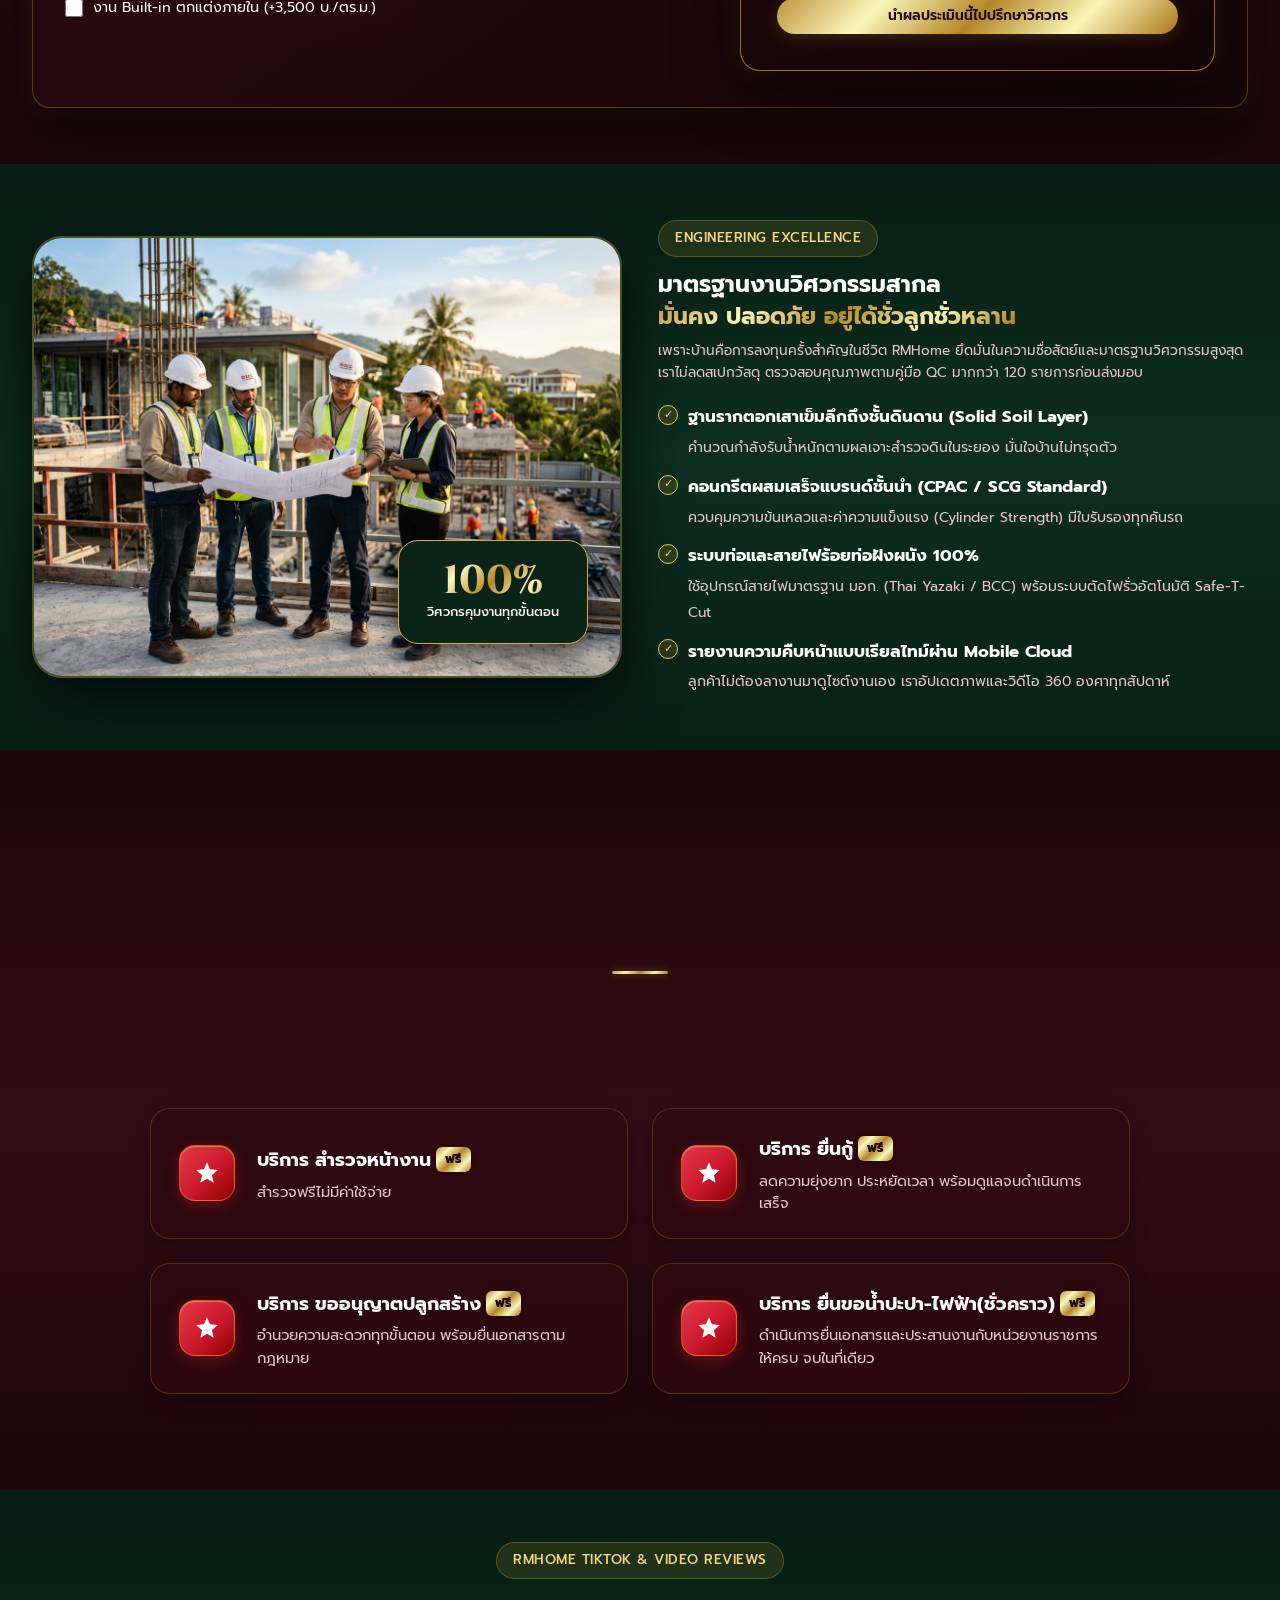
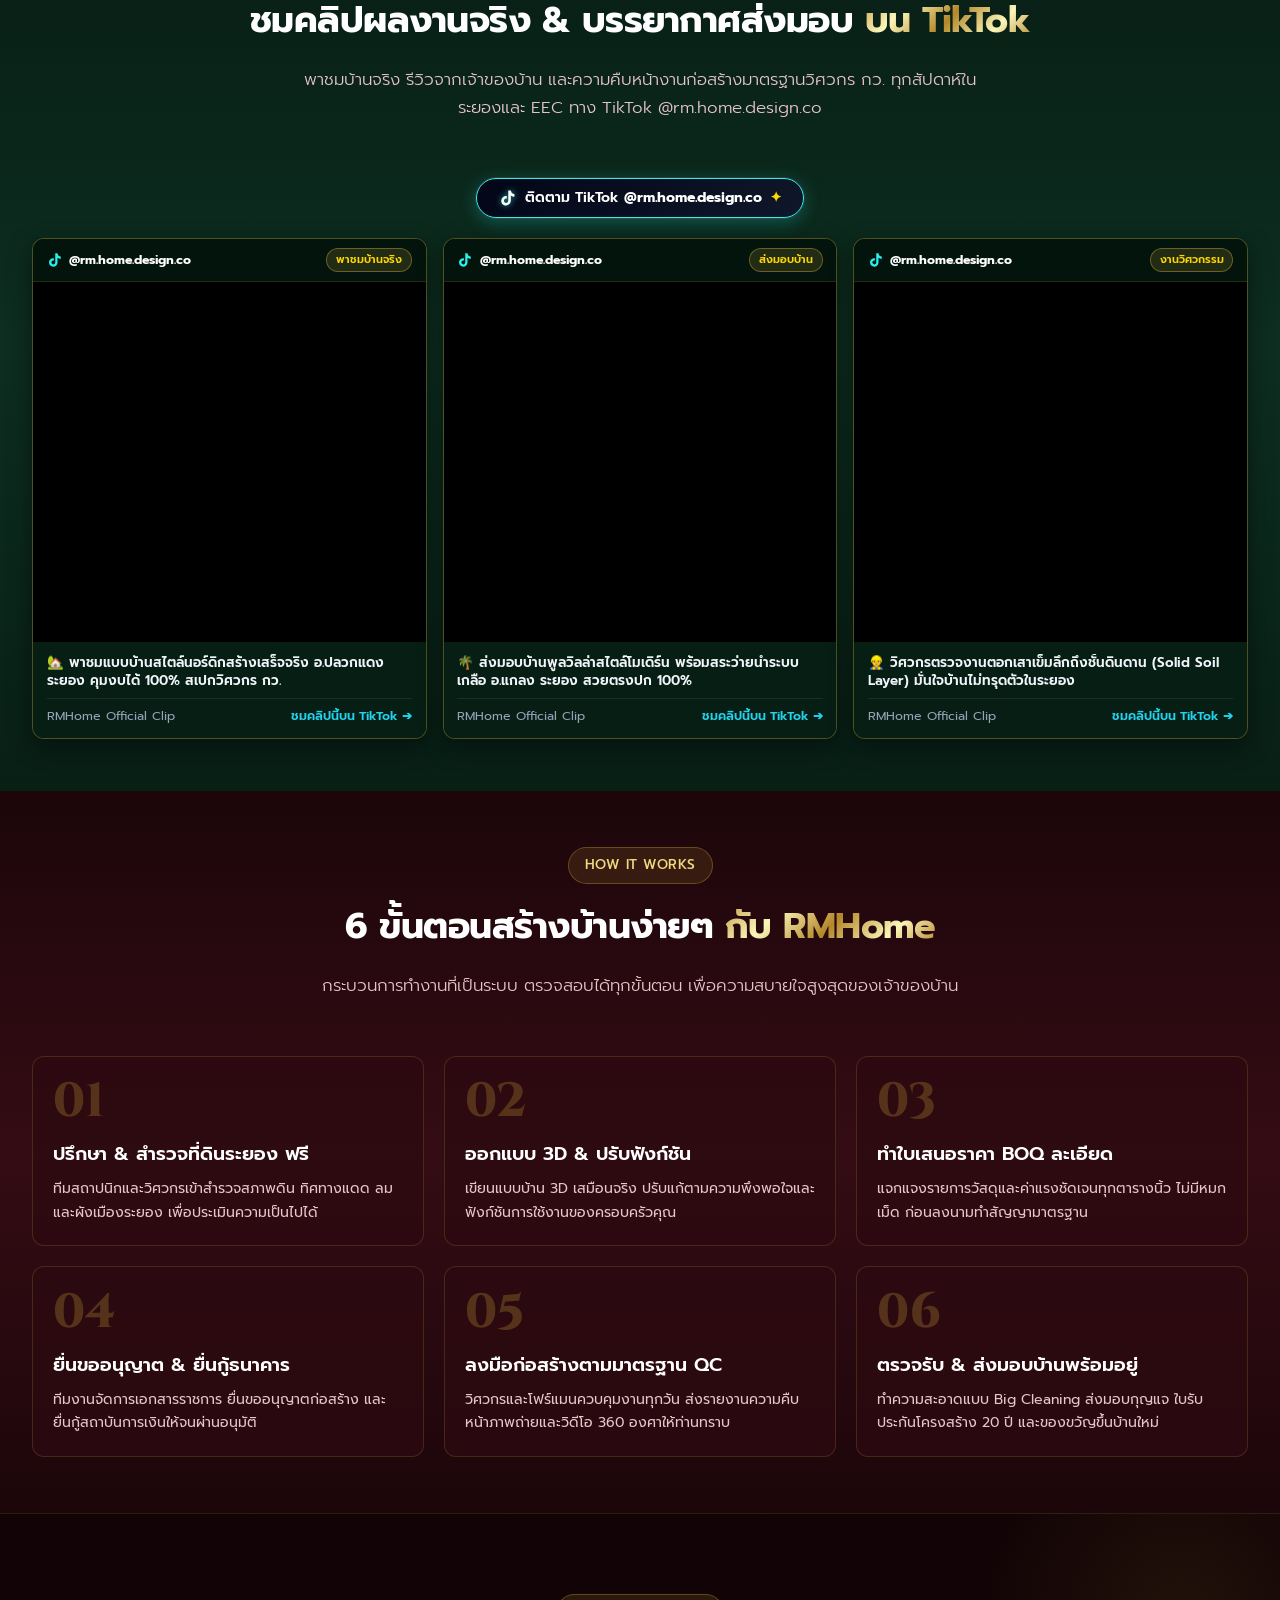
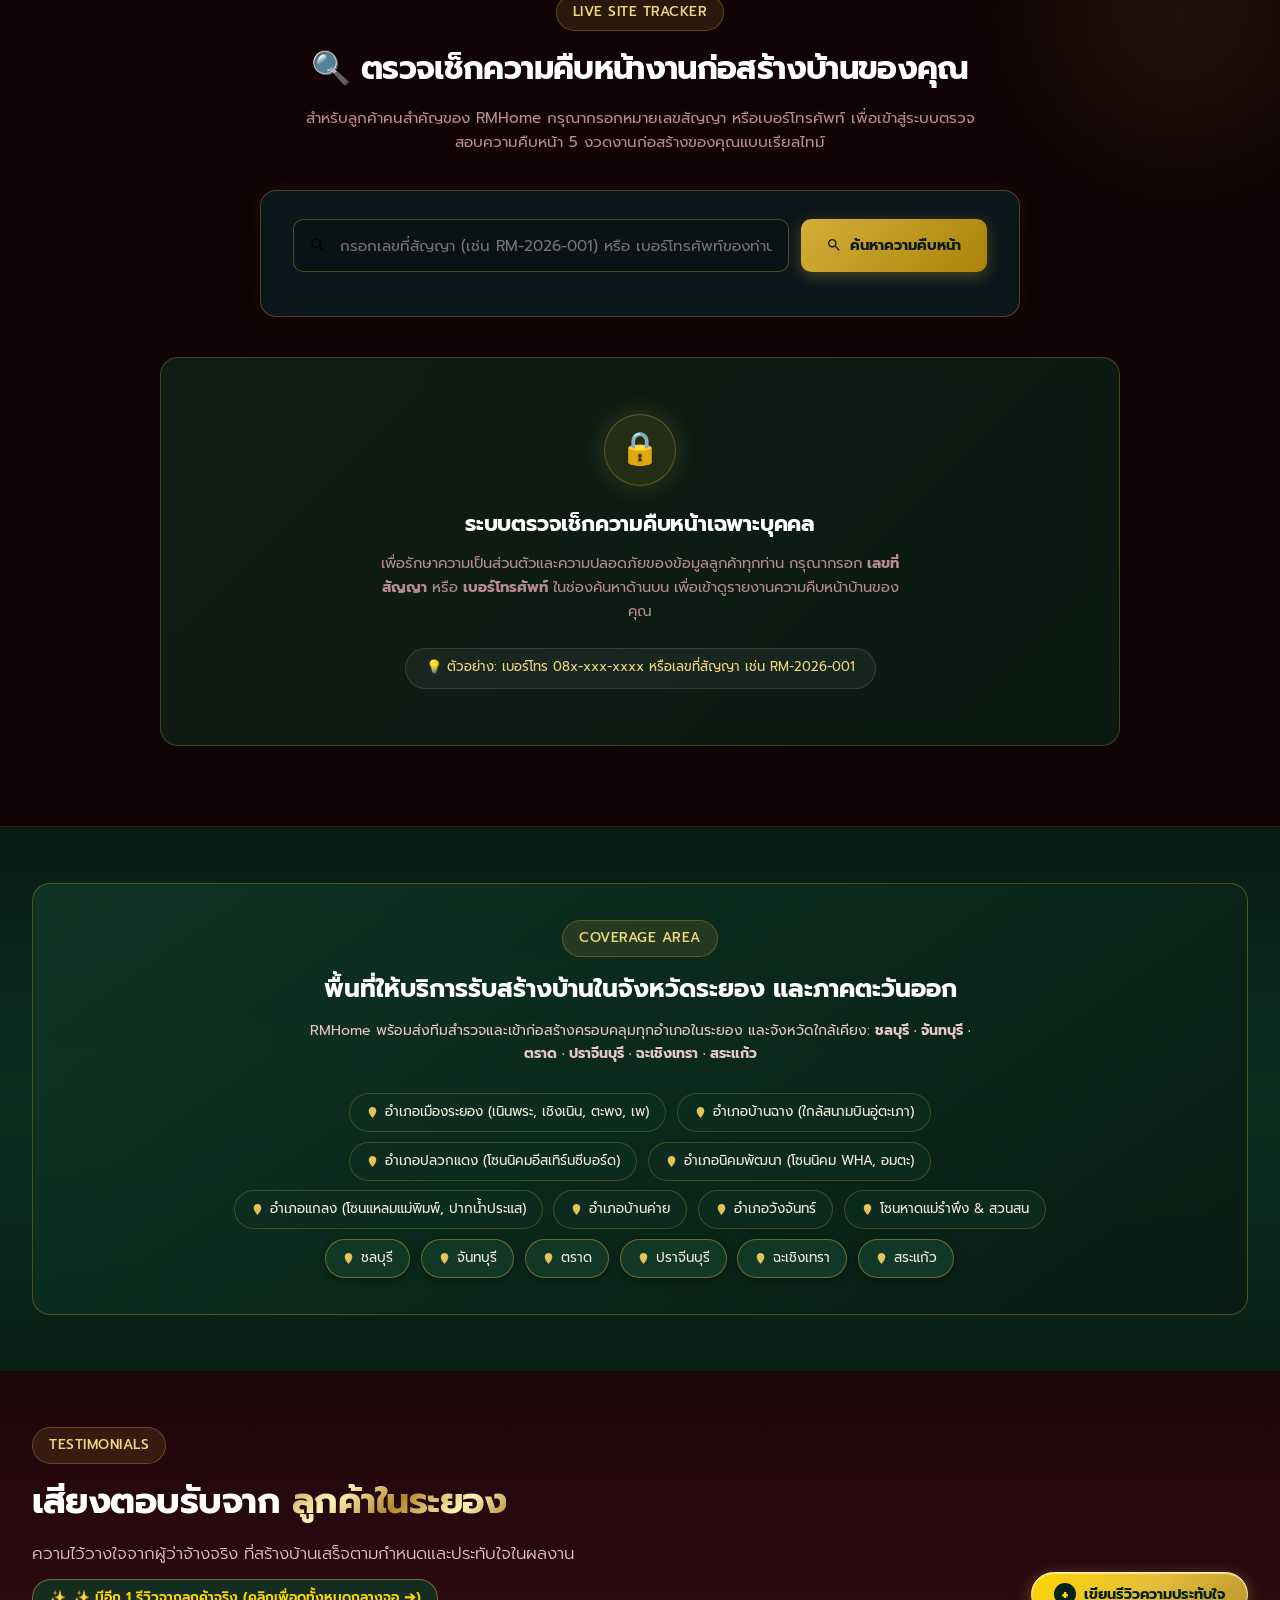
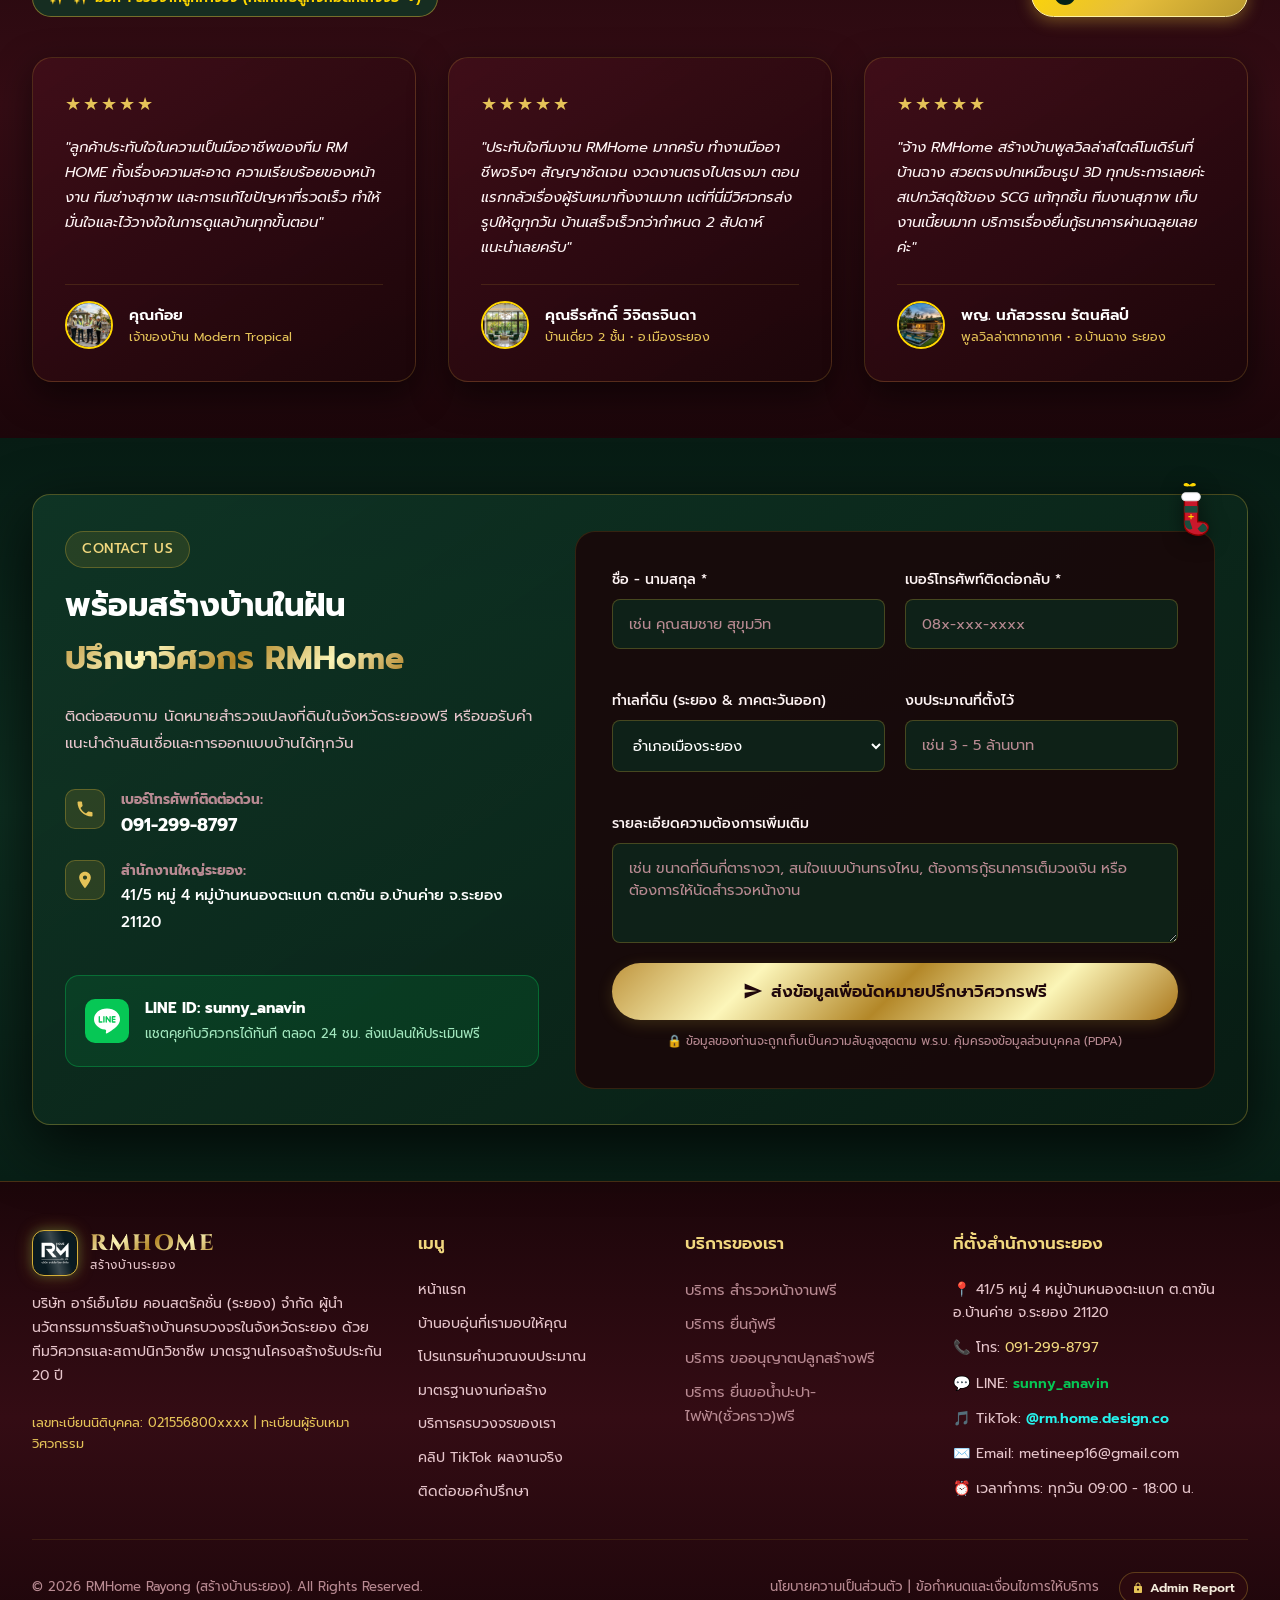
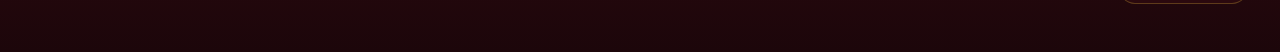
==== commit f42e3fcb: "Update site tracker: make client portal private, require contract or phone search, hide public sampl" ====
--- a/index.html
+++ b/index.html
@@ -907,7 +907,7 @@
         🔍 ตรวจเช็กความคืบหน้างานก่อสร้างบ้านของคุณ
       </h2>
       <p style="text-align:center; color:var(--text-dim); max-width:680px; margin:0 auto 2.25rem auto; font-size:0.95rem; line-height:1.6;">
-        สำหรับลูกค้าคนสำคัญของ RMHome ติดตามทุกขั้นตอนการก่อสร้างแบบเรียลไทม์ ตรวจสอบสถานะ 5 งวดงานก่อสร้าง เปอร์เซ็นต์ความคืบหน้า และบันทึกจากวิศวกรผู้ควบคุมโครงการได้ทุกที่ทุกเวลา
+        สำหรับลูกค้าคนสำคัญของ RMHome กรุณากรอกหมายเลขสัญญา หรือเบอร์โทรศัพท์ เพื่อเข้าสู่ระบบตรวจสอบความคืบหน้า 5 งวดงานก่อสร้างของคุณแบบเรียลไทม์
       </p>
 
       <!-- Search Card -->
@@ -917,17 +917,13 @@
             <svg viewBox="0 0 24 24">
               <path d="M15.5 14h-.79l-.28-.27C15.41 12.59 16 11.11 16 9.5 16 5.91 13.09 3 9.5 3S3 5.91 3 9.5 5.91 16 9.5 16c1.61 0 3.09-.59 4.23-1.57l.27.28v.79l5 4.99L20.49 19l-4.99-5zm-6 0C7.01 14 5 11.99 5 9.5S7.01 5 9.5 5 14 7.01 14 9.5 11.99 14 9.5 14z"/>
             </svg>
-            <input type="text" class="tracker-input" id="trackerContractInput" placeholder="กรอกเลขที่สัญญา (เช่น RM-2026-001) หรือ เบอร์โทรศัพท์เจ้าของบ้าน" autocomplete="off">
+            <input type="text" class="tracker-input" id="trackerContractInput" placeholder="กรอกเลขที่สัญญา (เช่น RM-2026-001) หรือ เบอร์โทรศัพท์ของท่าน" autocomplete="off">
           </div>
           <button type="button" class="tracker-search-btn" id="btnTrackSearch">
             <svg style="width:16px; height:16px; fill:currentColor;" viewBox="0 0 24 24"><path d="M15.5 14h-.79l-.28-.27C15.41 12.59 16 11.11 16 9.5 16 5.91 13.09 3 9.5 3S3 5.91 3 9.5 5.91 16 9.5 16c1.61 0 3.09-.59 4.23-1.57l.27.28v.79l5 4.99L20.49 19l-4.99-5zm-6 0C7.01 14 5 11.99 5 9.5S7.01 5 9.5 5 14 7.01 14 9.5 11.99 14 9.5 14z"/></svg>
             ค้นหาความคืบหน้า
           </button>
         </form>
-
-        <div class="tracker-demo-pills" id="trackerDemoPillsWrap">
-          <!-- Dynamically generated and synchronized with dashboard by js/app.js -->
-        </div>
       </div>
 
       <!-- Result Container (Injected by JS) -->
@@ -1626,7 +1622,7 @@
 
   <!-- Javascript -->
   <script src="js/cloud-sync.js"></script>
-  <script src="js/app.js?v=20261109update"></script>
+  <script src="js/app.js?v=20261109private"></script>
 </body>
 
 </html>
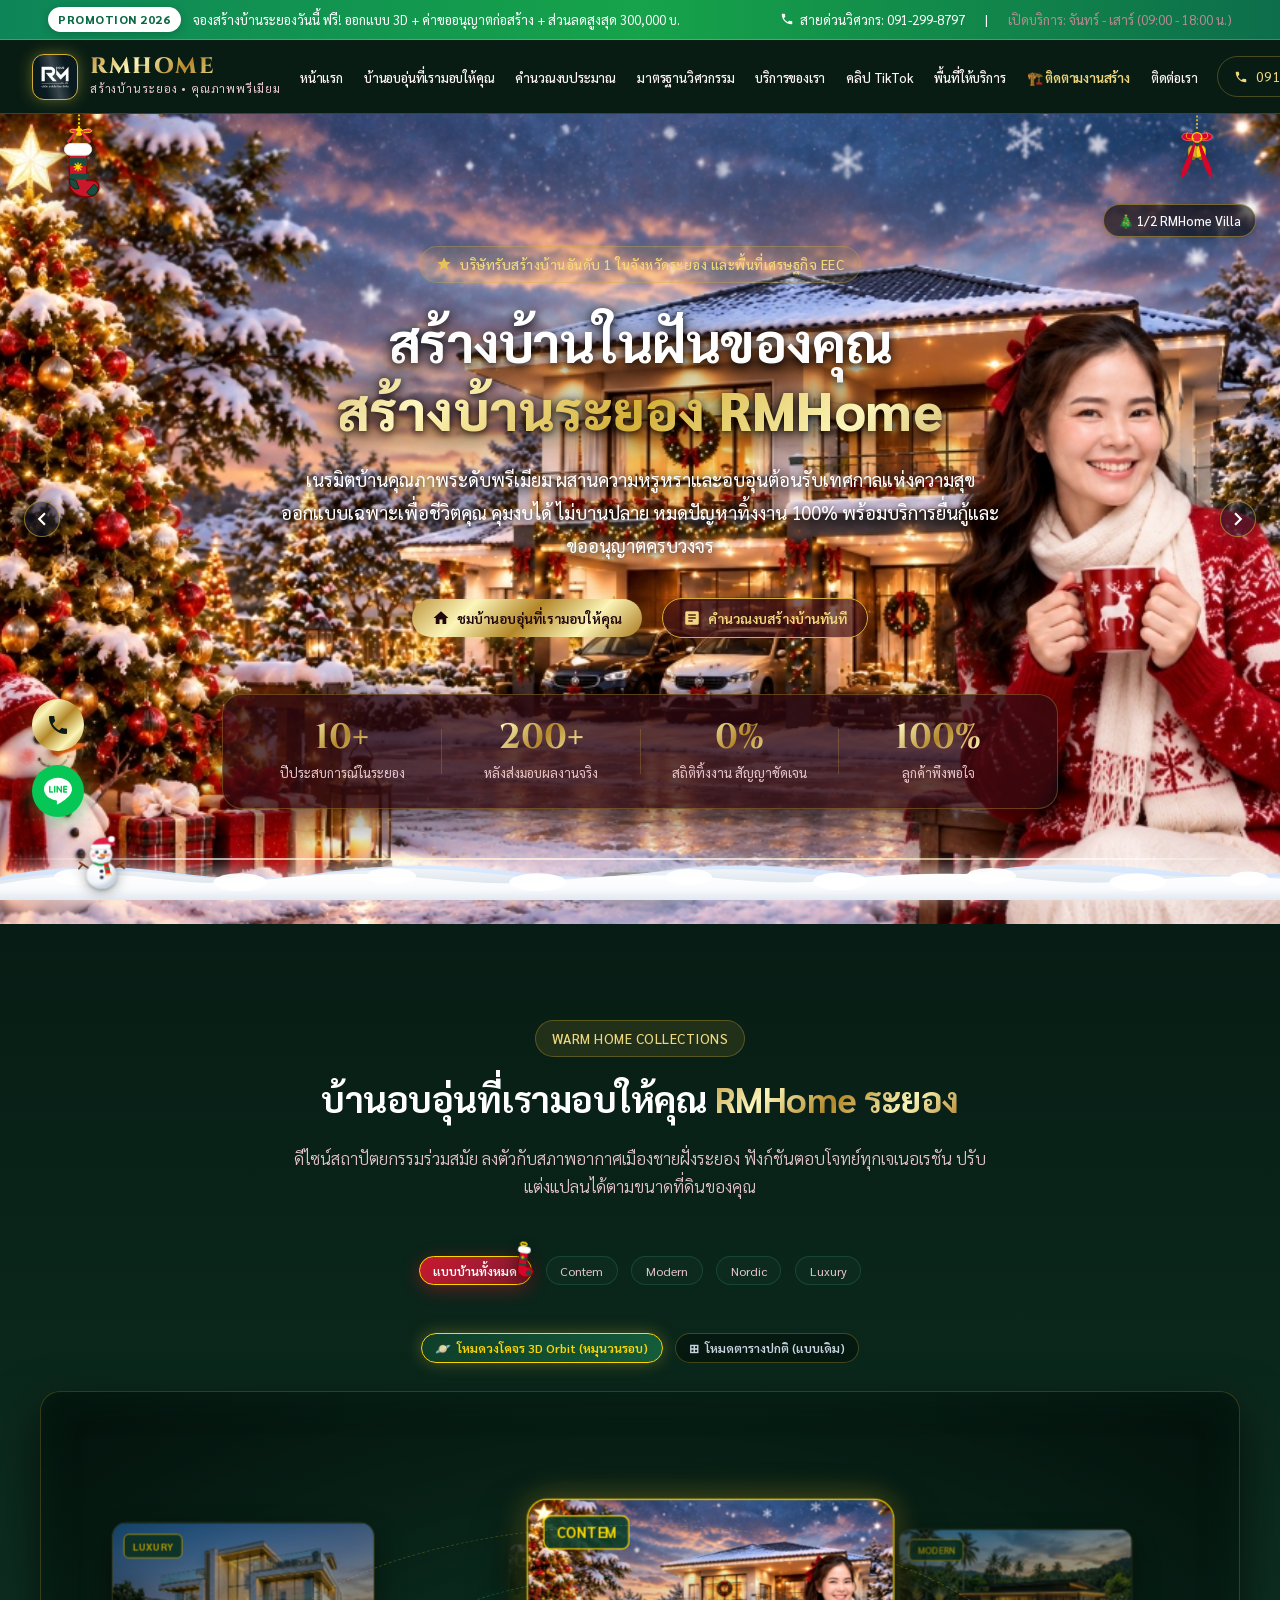
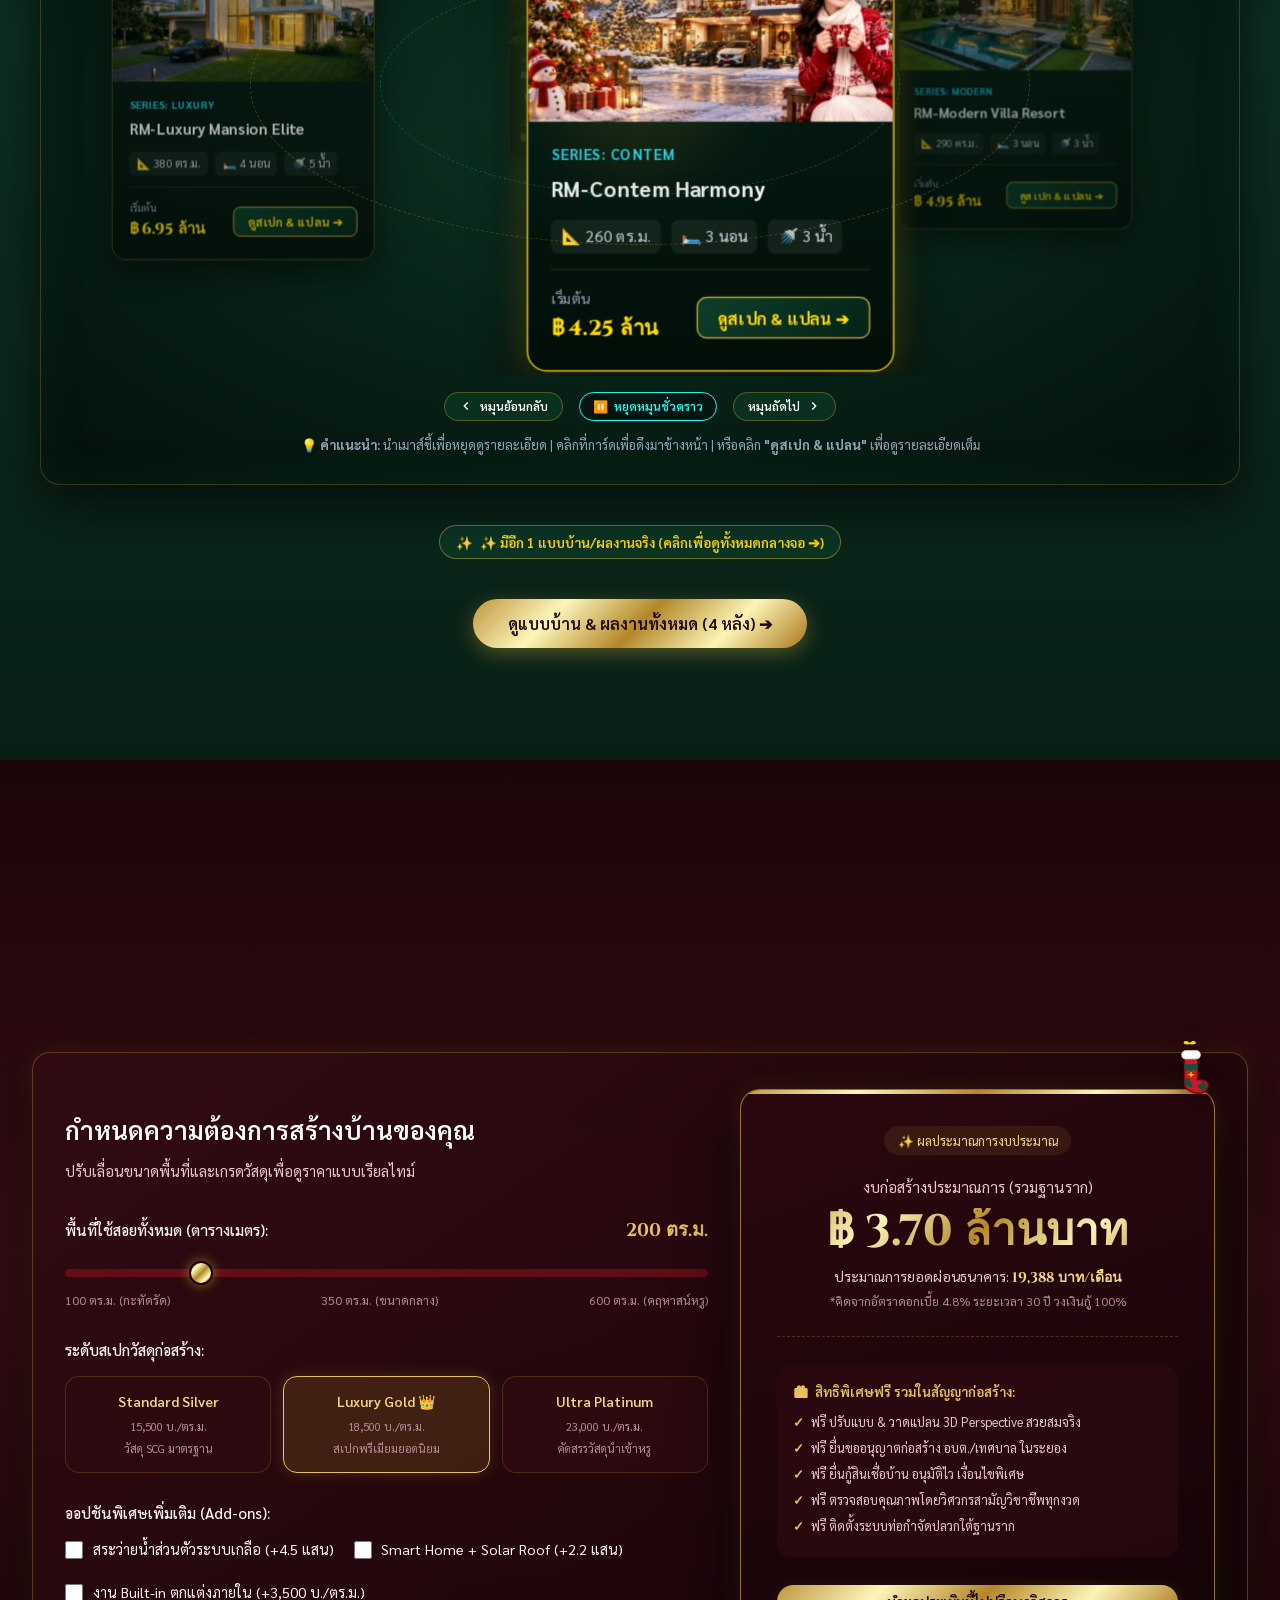
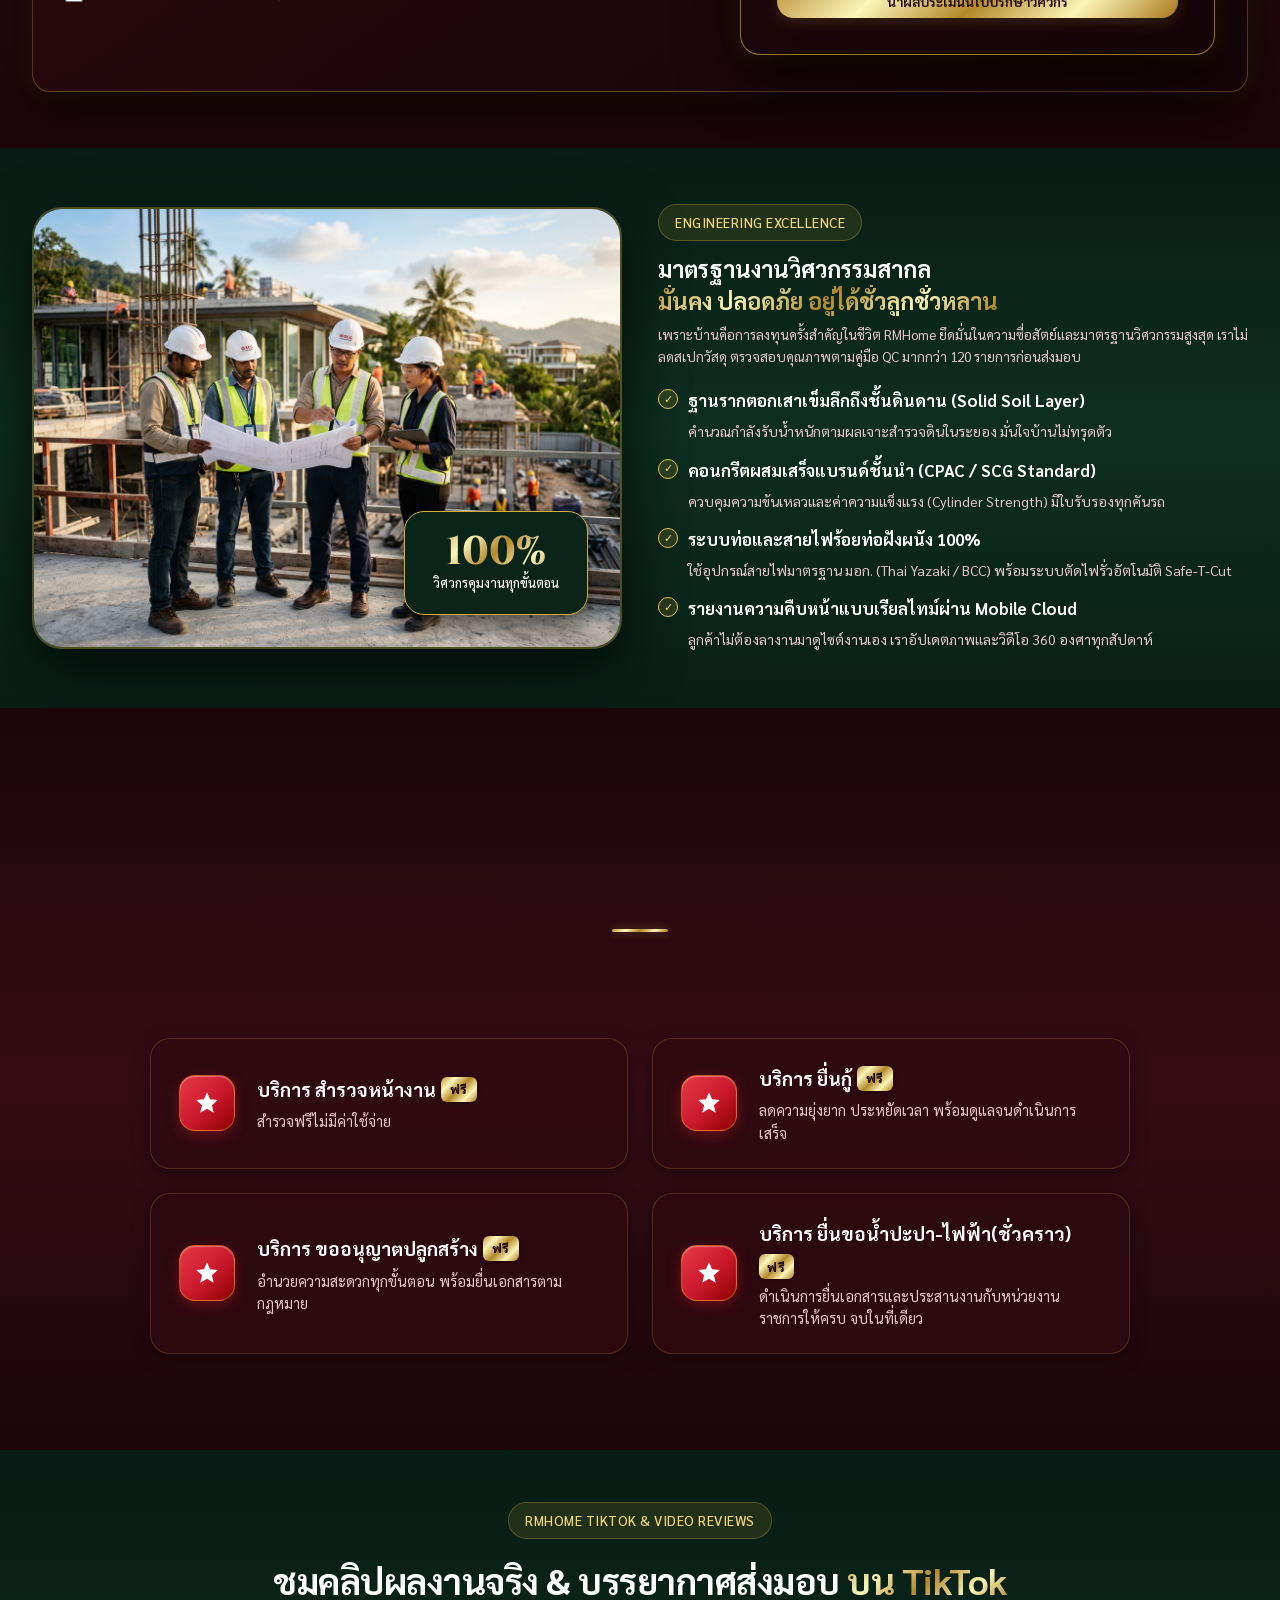
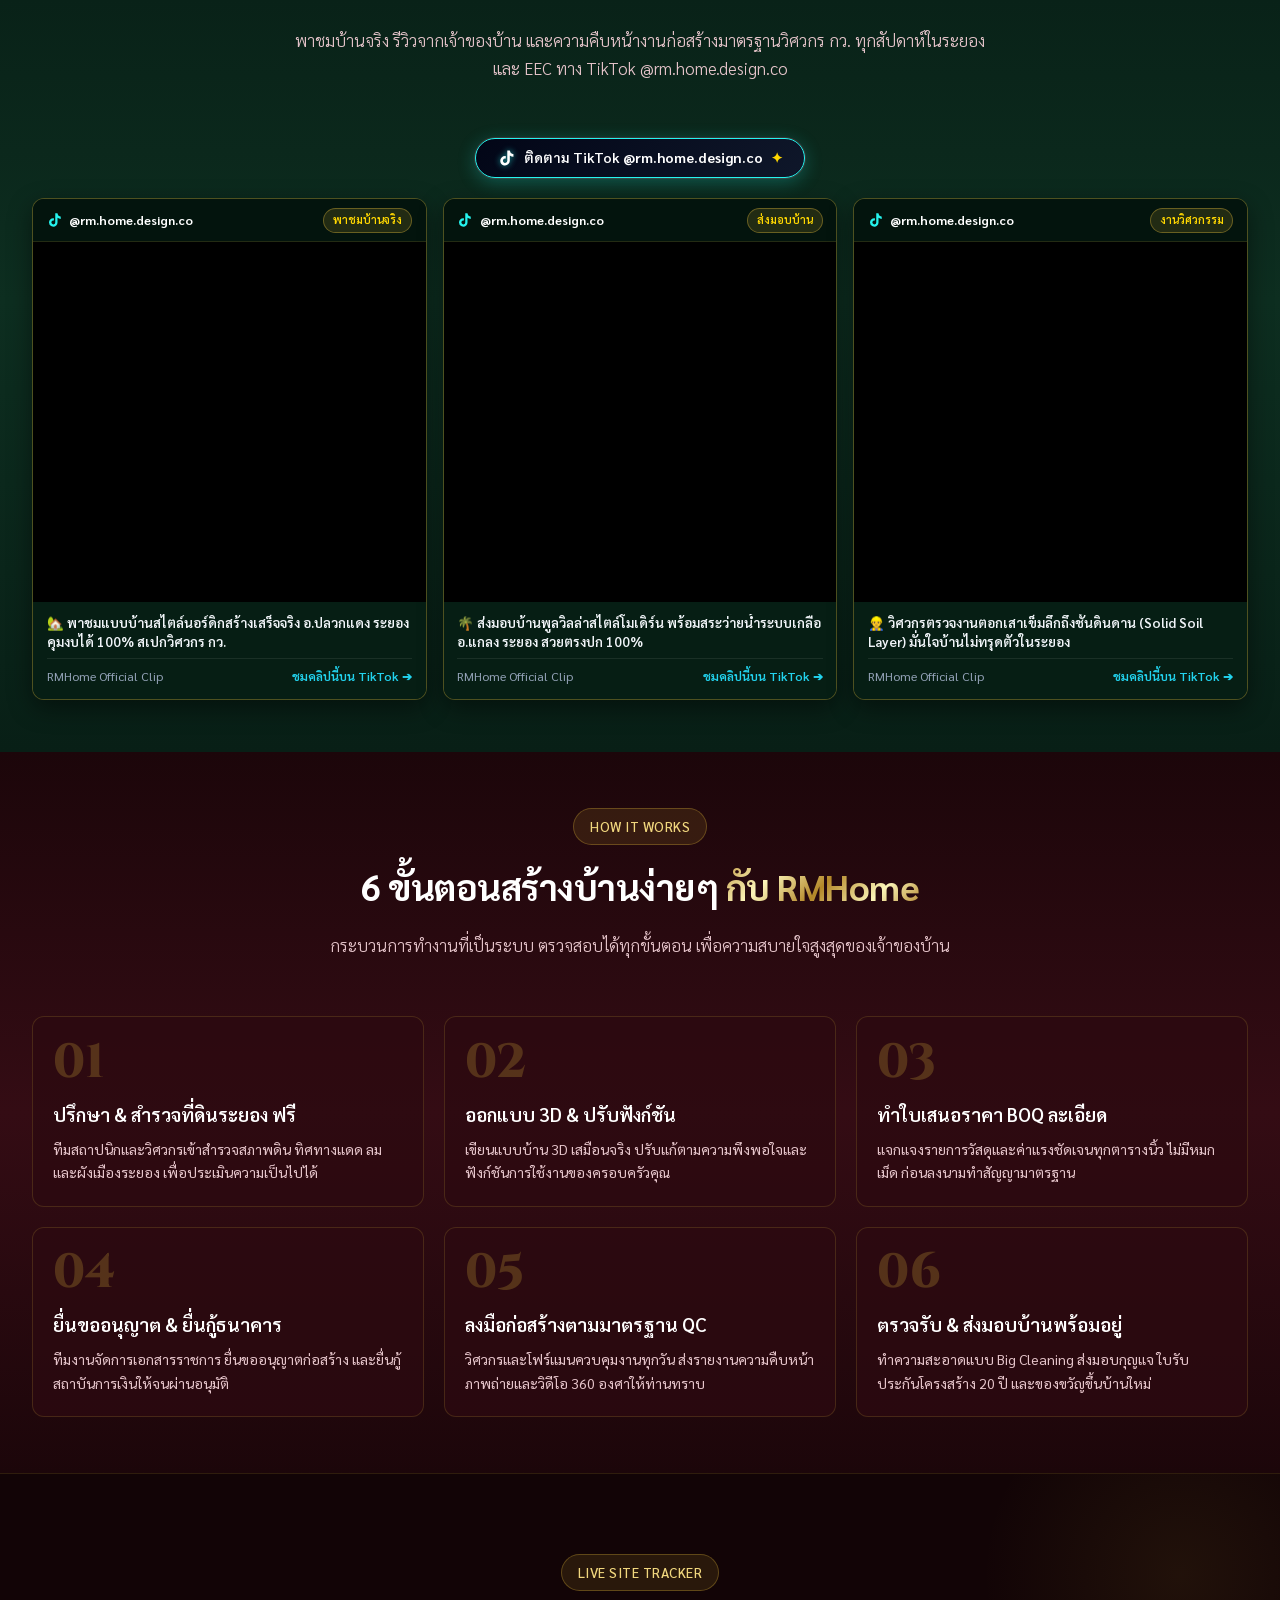
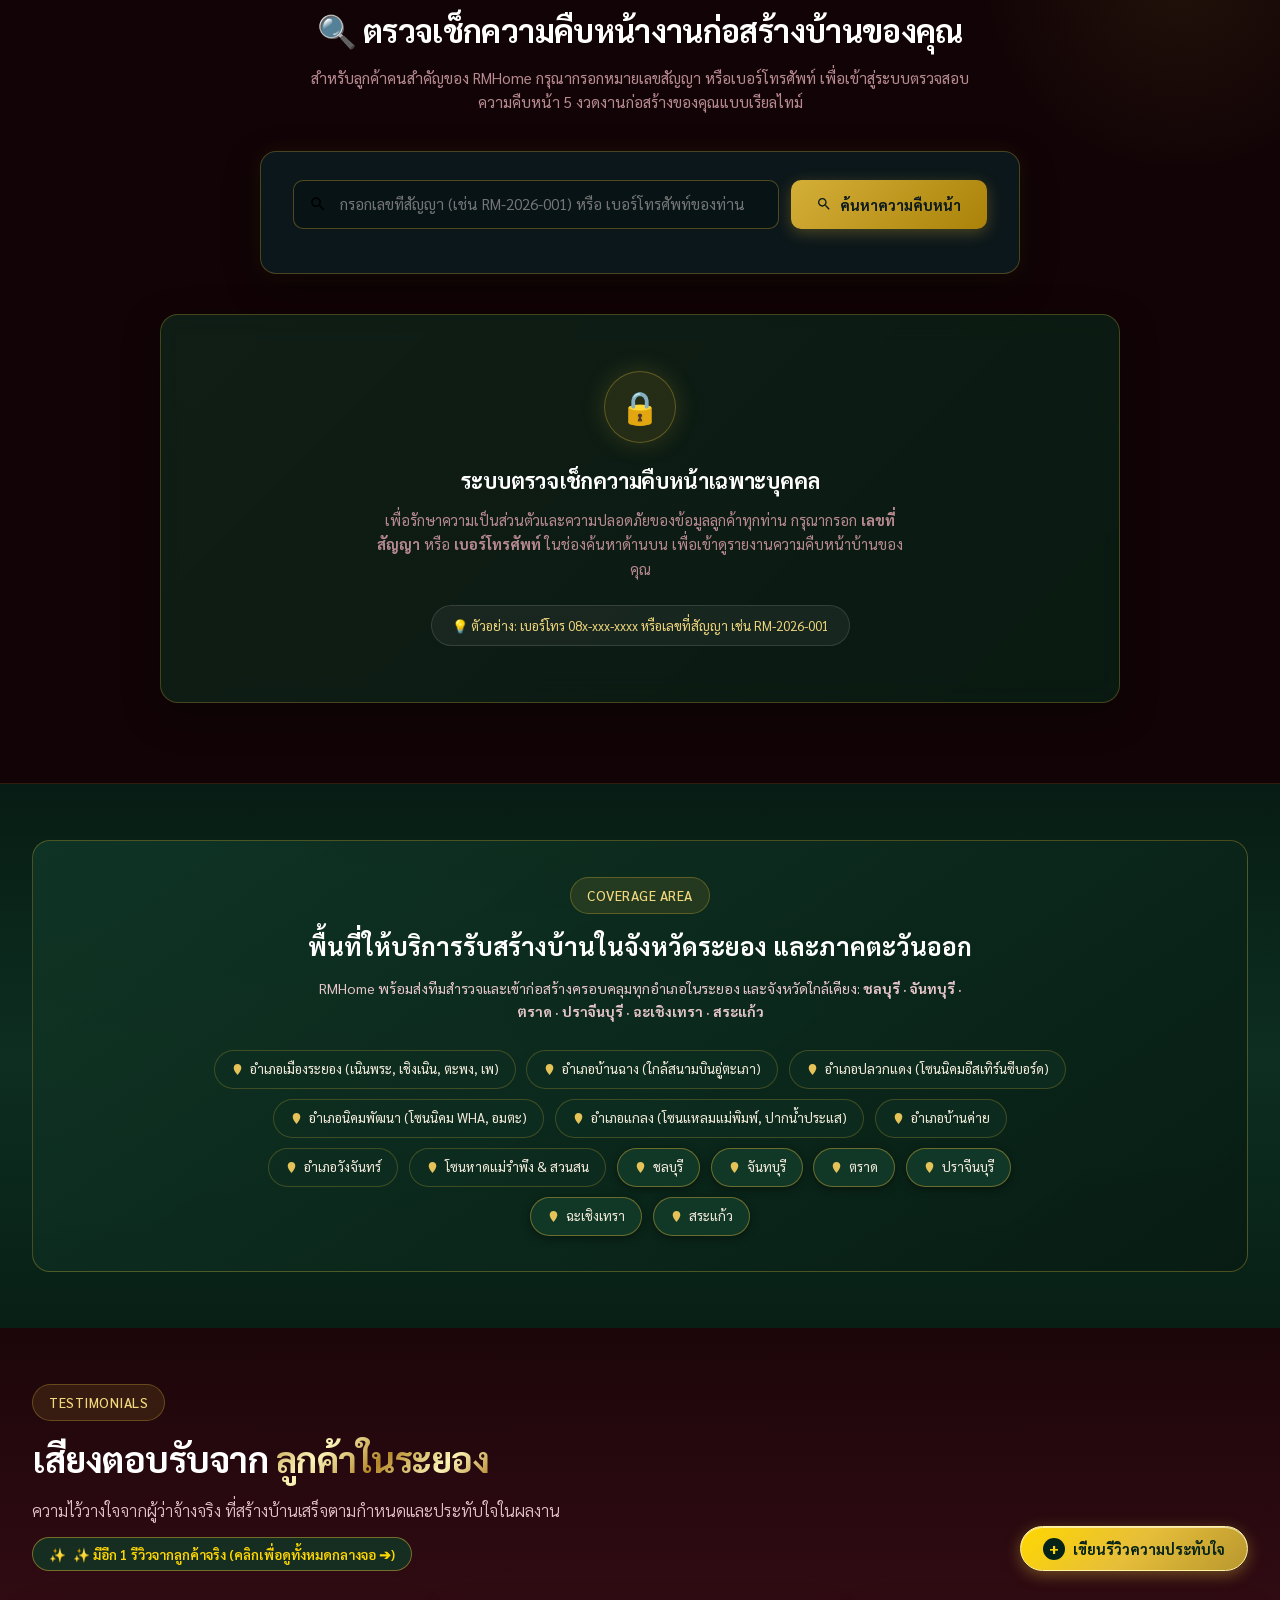
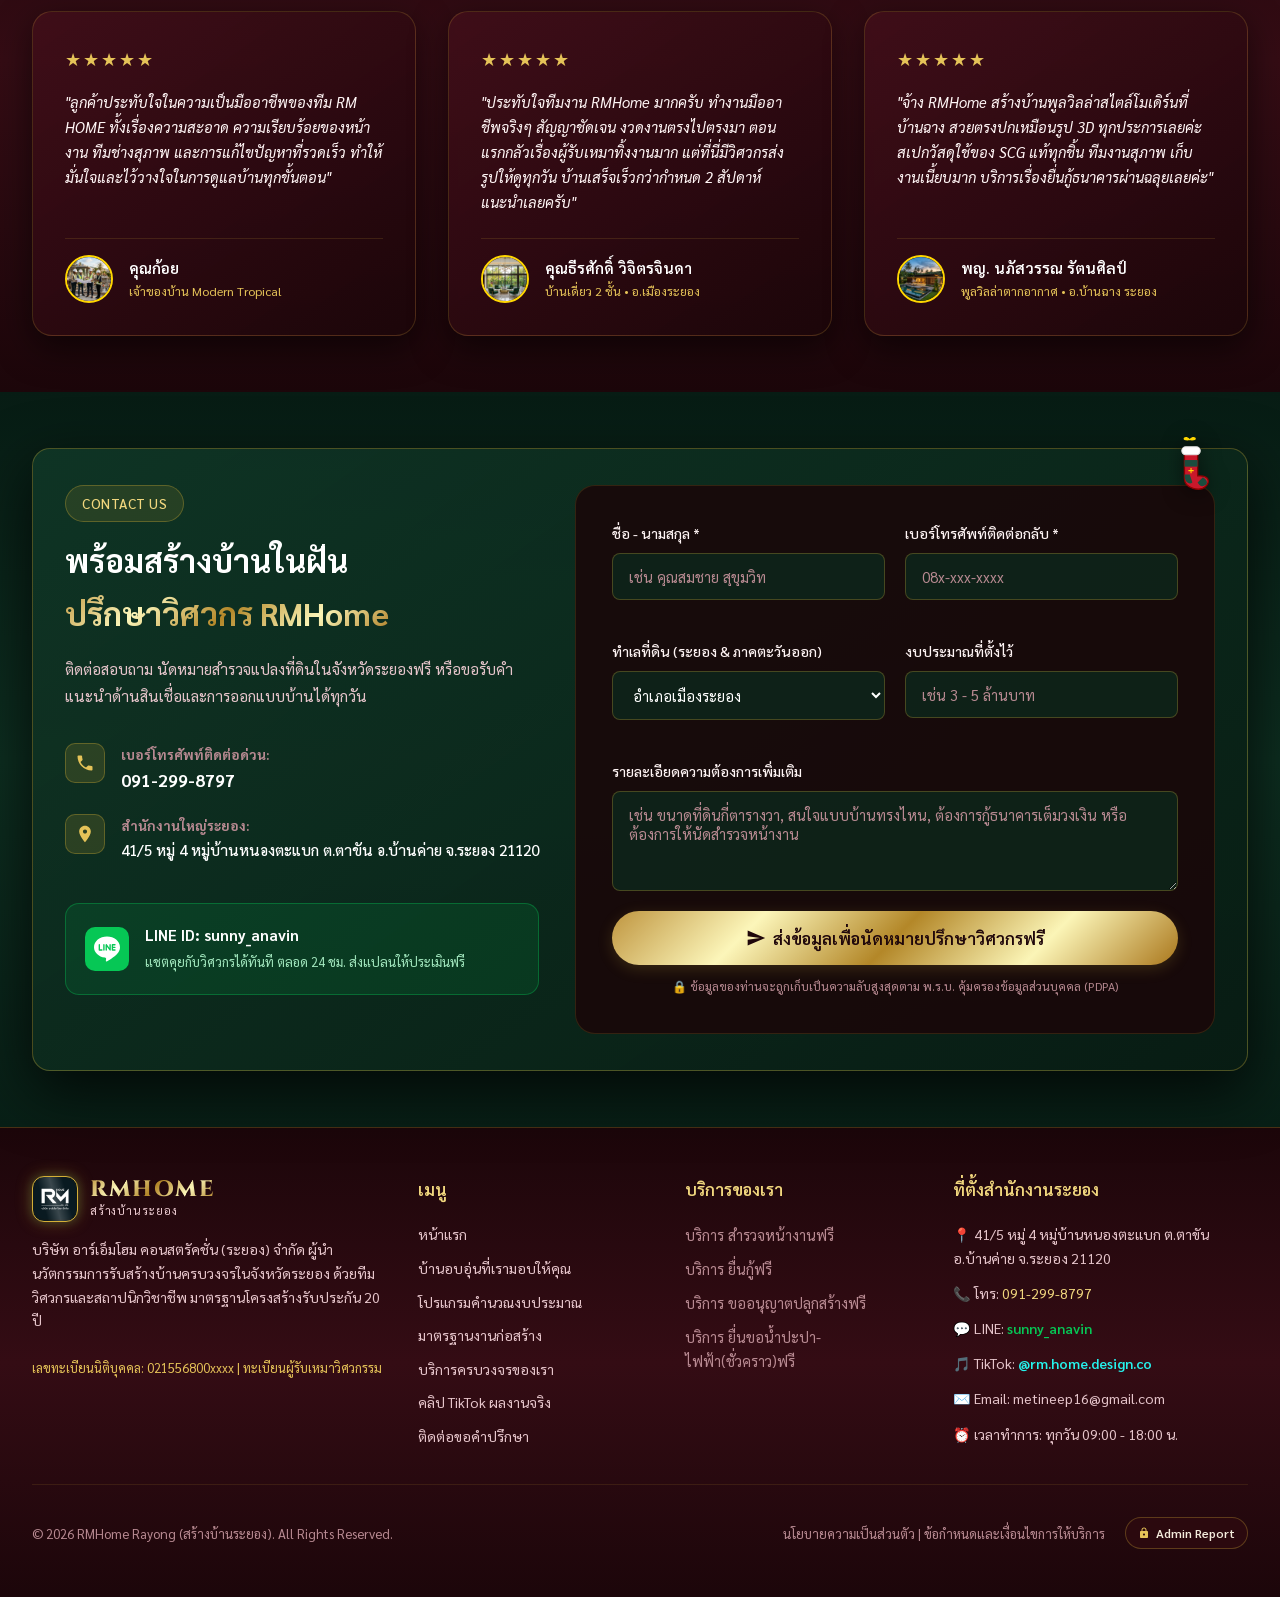
==== commit 30a6a3af: "Update website font to Sarabun" ====
--- a/index.html
+++ b/index.html
@@ -81,7 +81,7 @@
   <link rel="apple-touch-icon" href="assets/images/rm-logo.jpg">
 
   <!-- Stylesheet -->
-  <link rel="stylesheet" href="css/style.css?v=20261106nophoto">
+  <link rel="stylesheet" href="css/style.css?v=20261127sarabun">
 </head>
 
 <body>
--- a/css/style.css
+++ b/css/style.css
@@ -3,7 +3,7 @@
    Theme: Deep Emerald Forest Green & Luxury Radiant Gold
    ========================================================================== */
 
-@import url('https://fonts.googleapis.com/css2?family=Cinzel:wght@500;600;700;800&family=Prompt:ital,wght@0,300;0,400;0,500;0,600;0,700;1,300&display=swap');
+@import url('https://fonts.googleapis.com/css2?family=Cinzel:wght@500;600;700;800&family=Sarabun:ital,wght@0,300;0,400;0,500;0,600;0,700;1,300;1,400&display=swap');
 
 :root {
   /* Christmas Red & Crimson Palette */
@@ -65,7 +65,7 @@
   --border-white-subtle: rgba(255, 255, 255, 0.16);
 
   /* Typography */
-  --font-thai: 'Prompt', -apple-system, BlinkMacSystemFont, 'Segoe UI', Roboto, sans-serif;
+  --font-thai: 'Sarabun', -apple-system, BlinkMacSystemFont, 'Segoe UI', Roboto, sans-serif;
   --font-serif: 'Cinzel', serif;
 
   /* Text Colors */
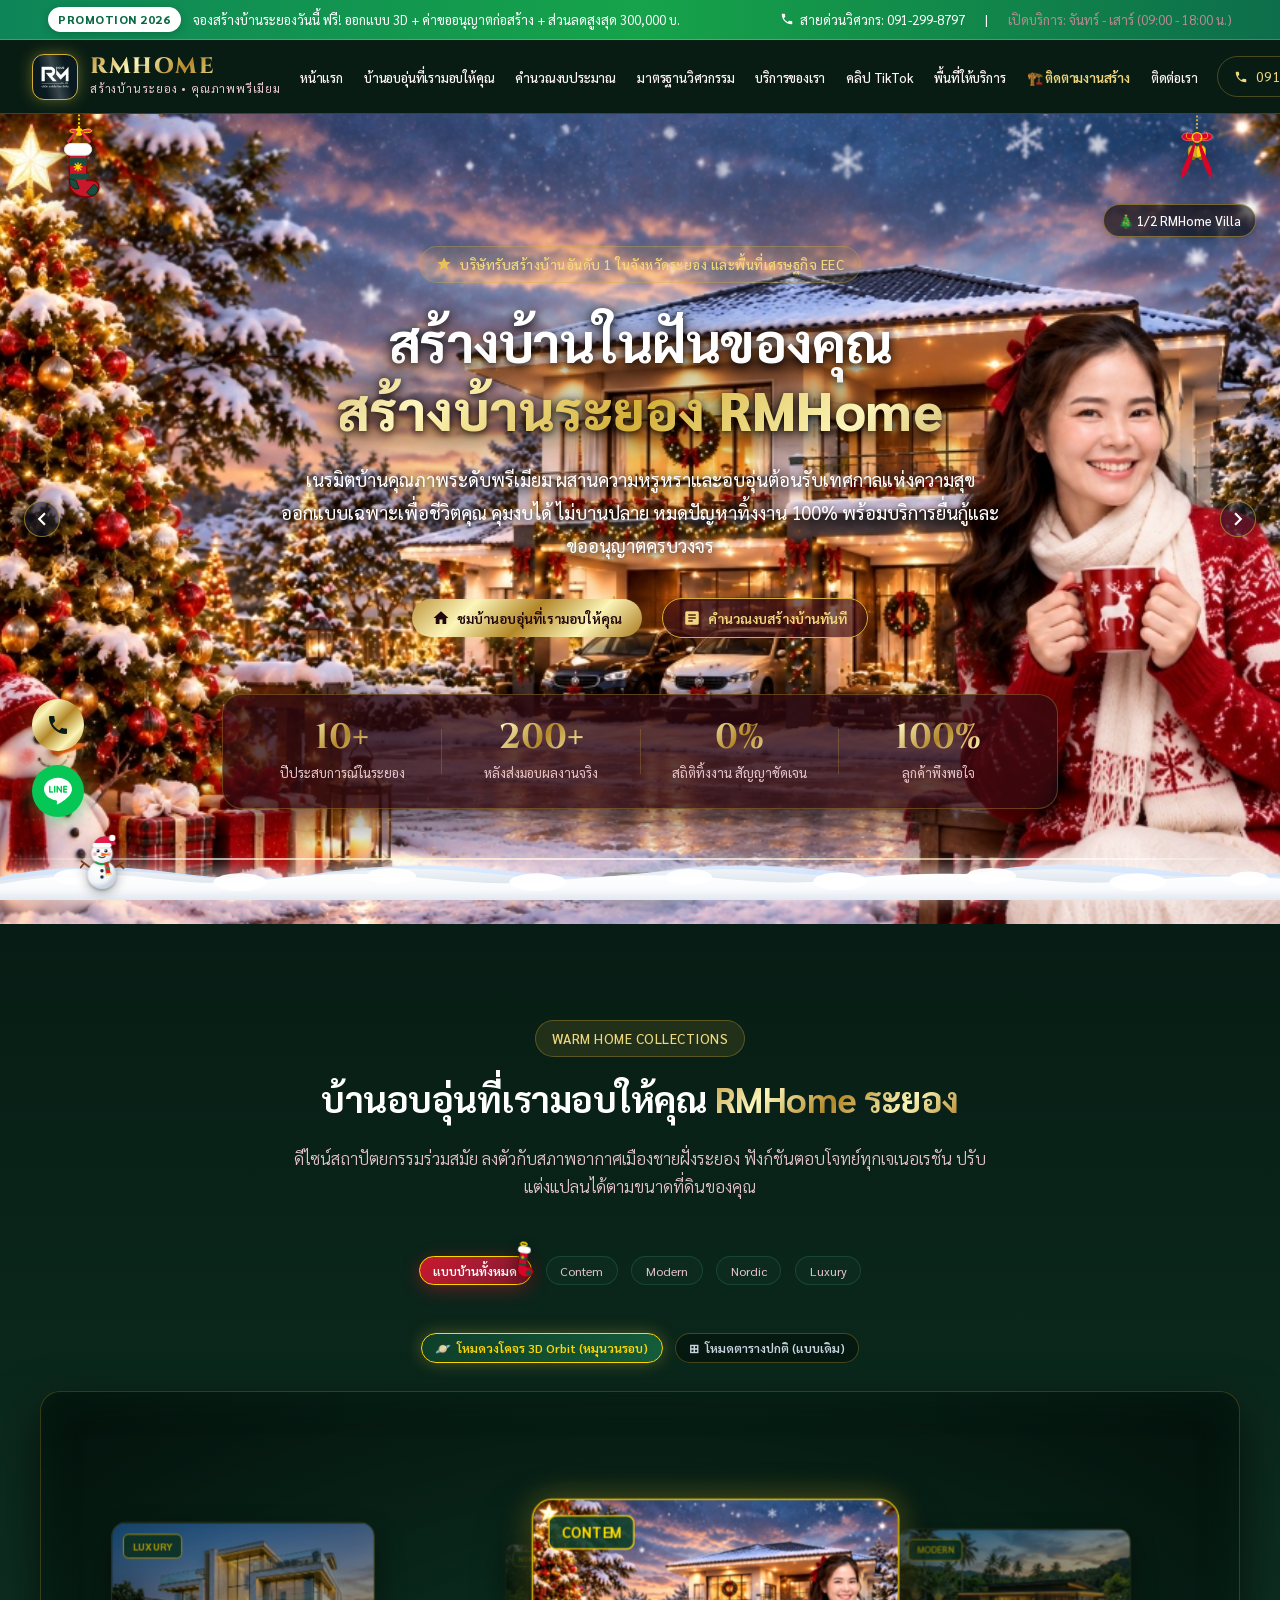
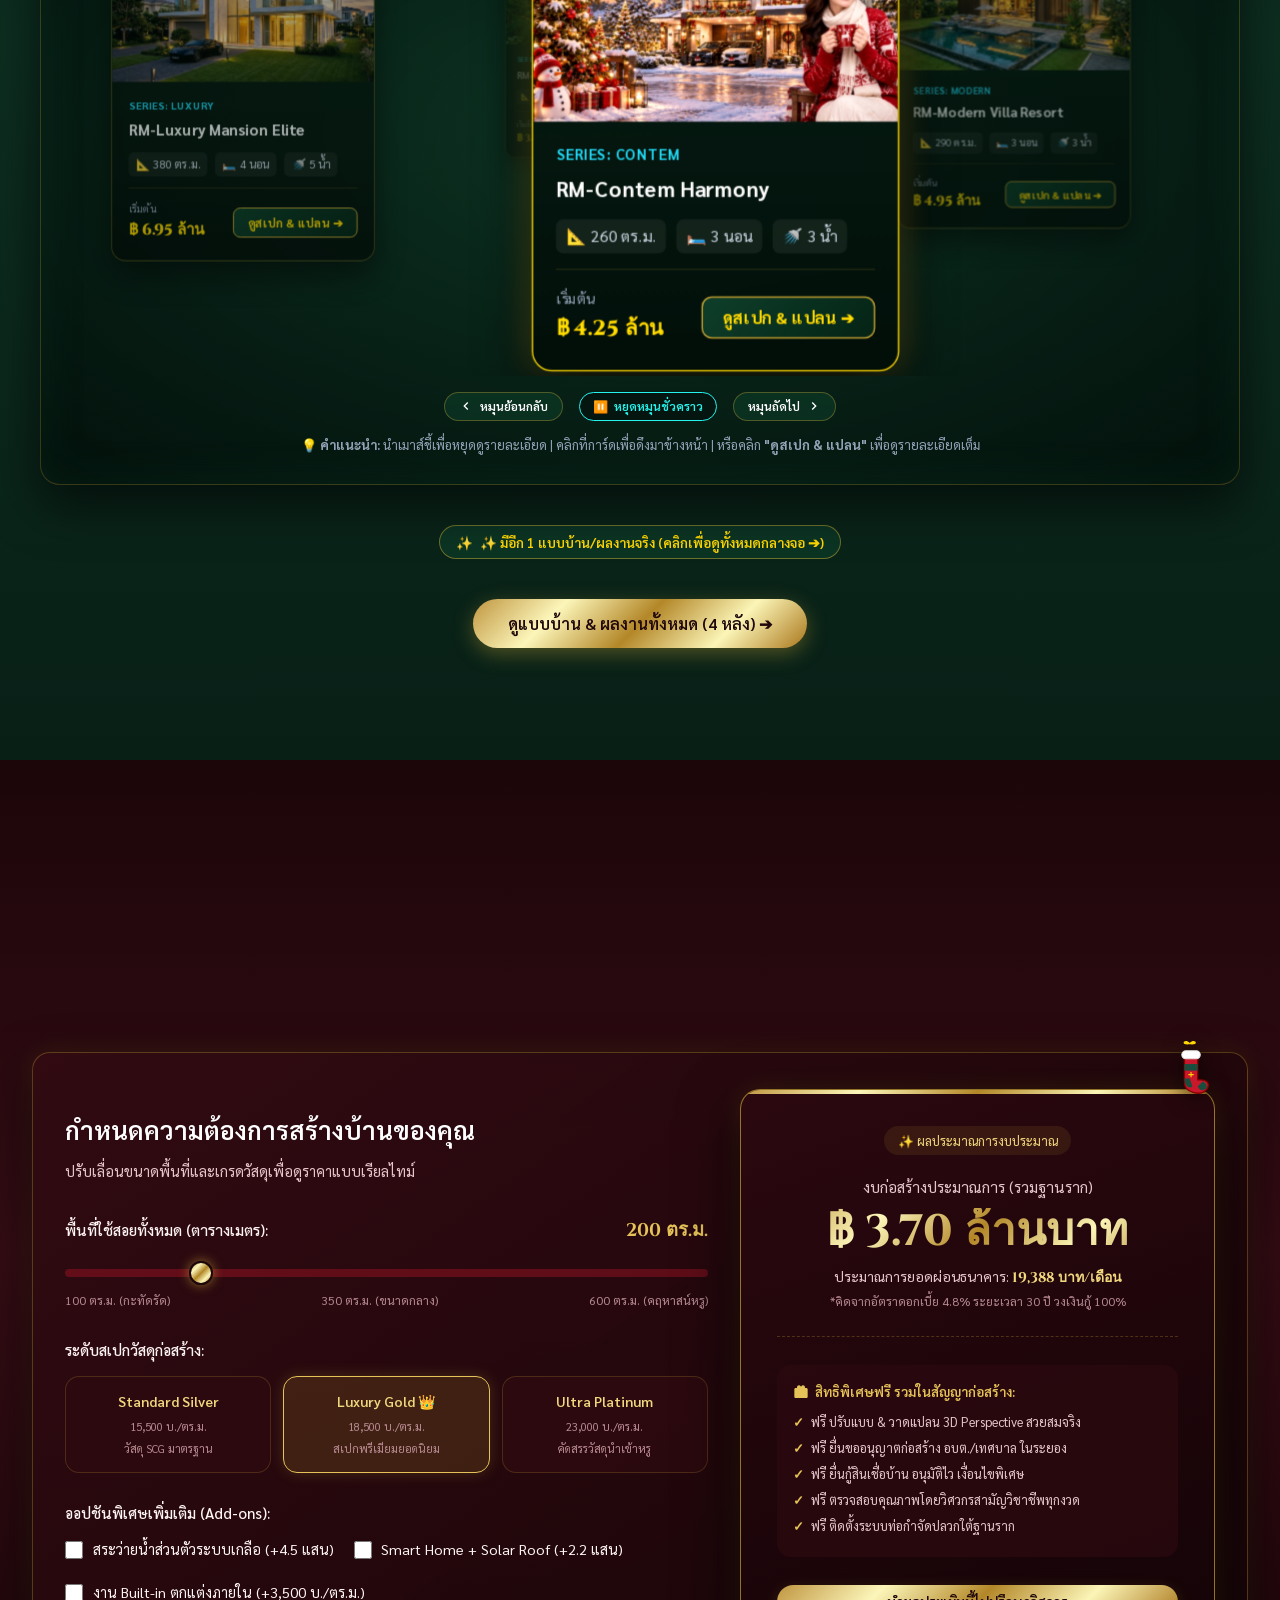
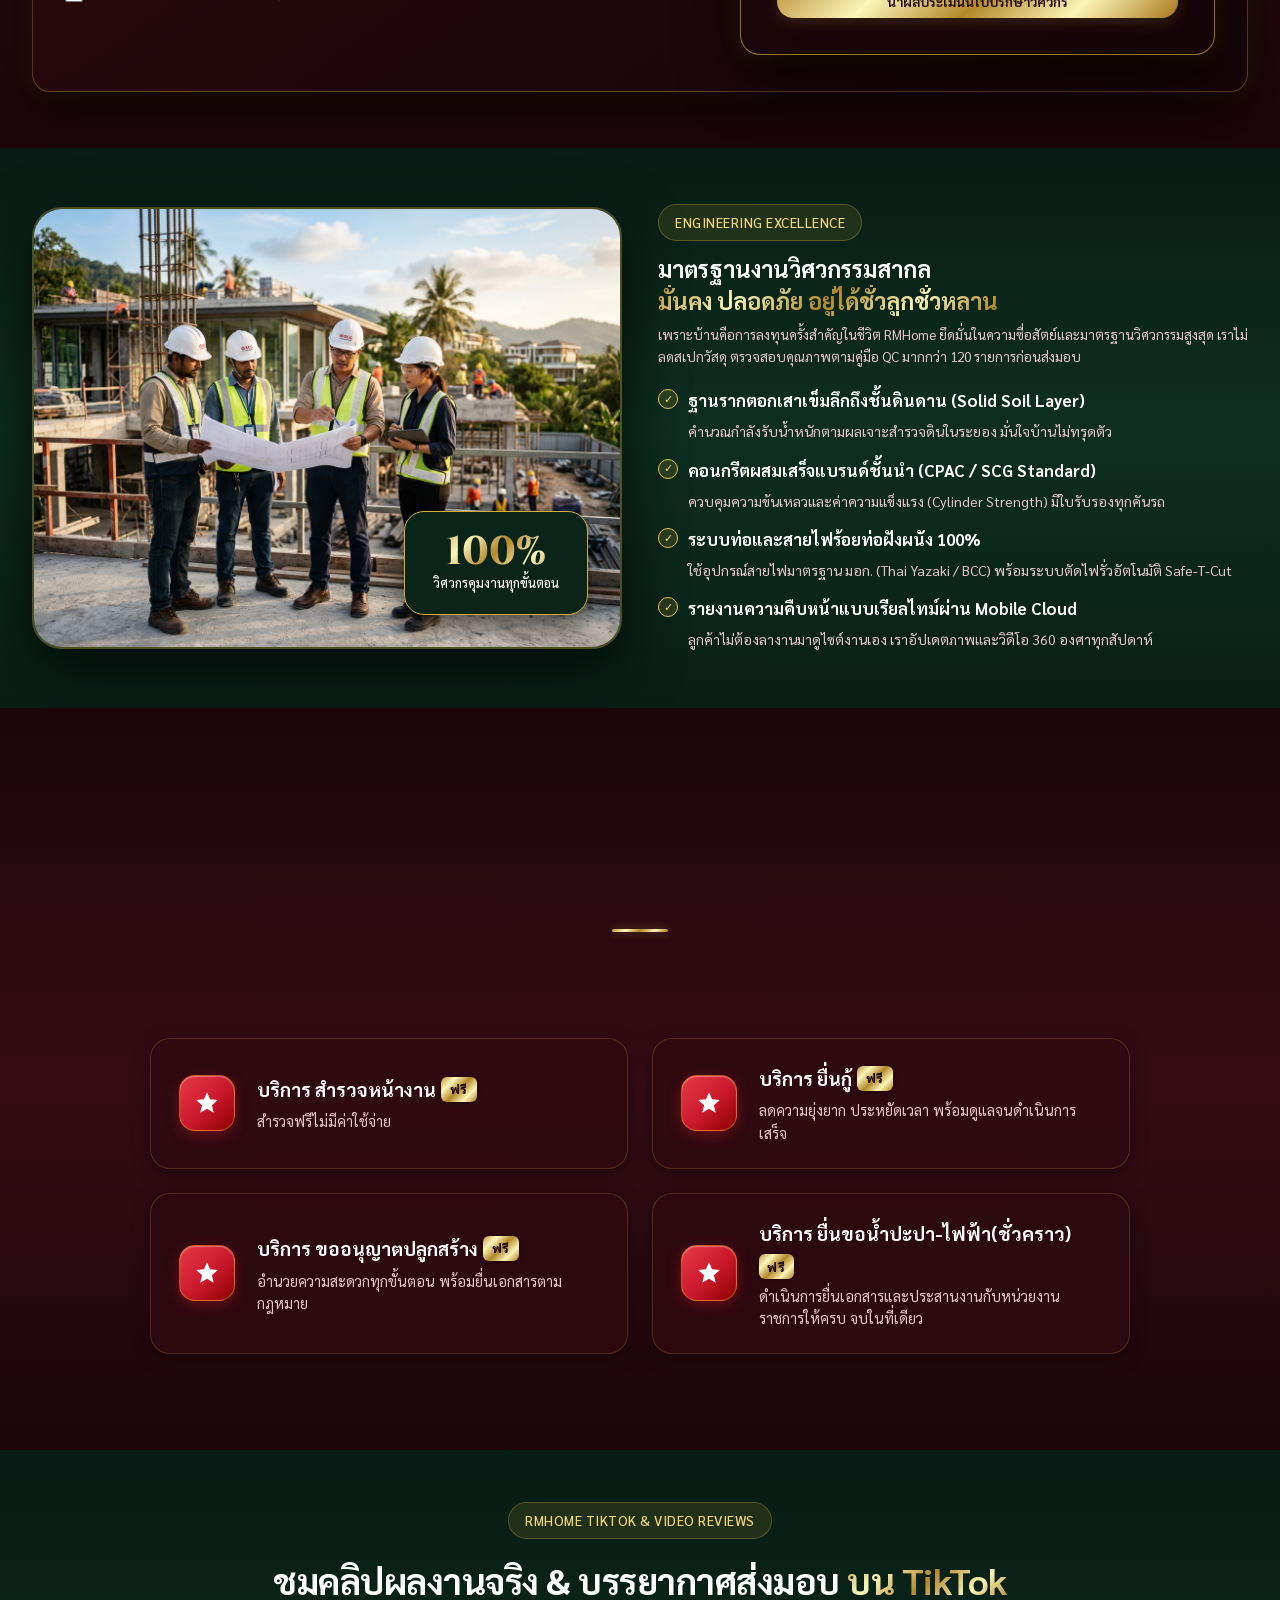
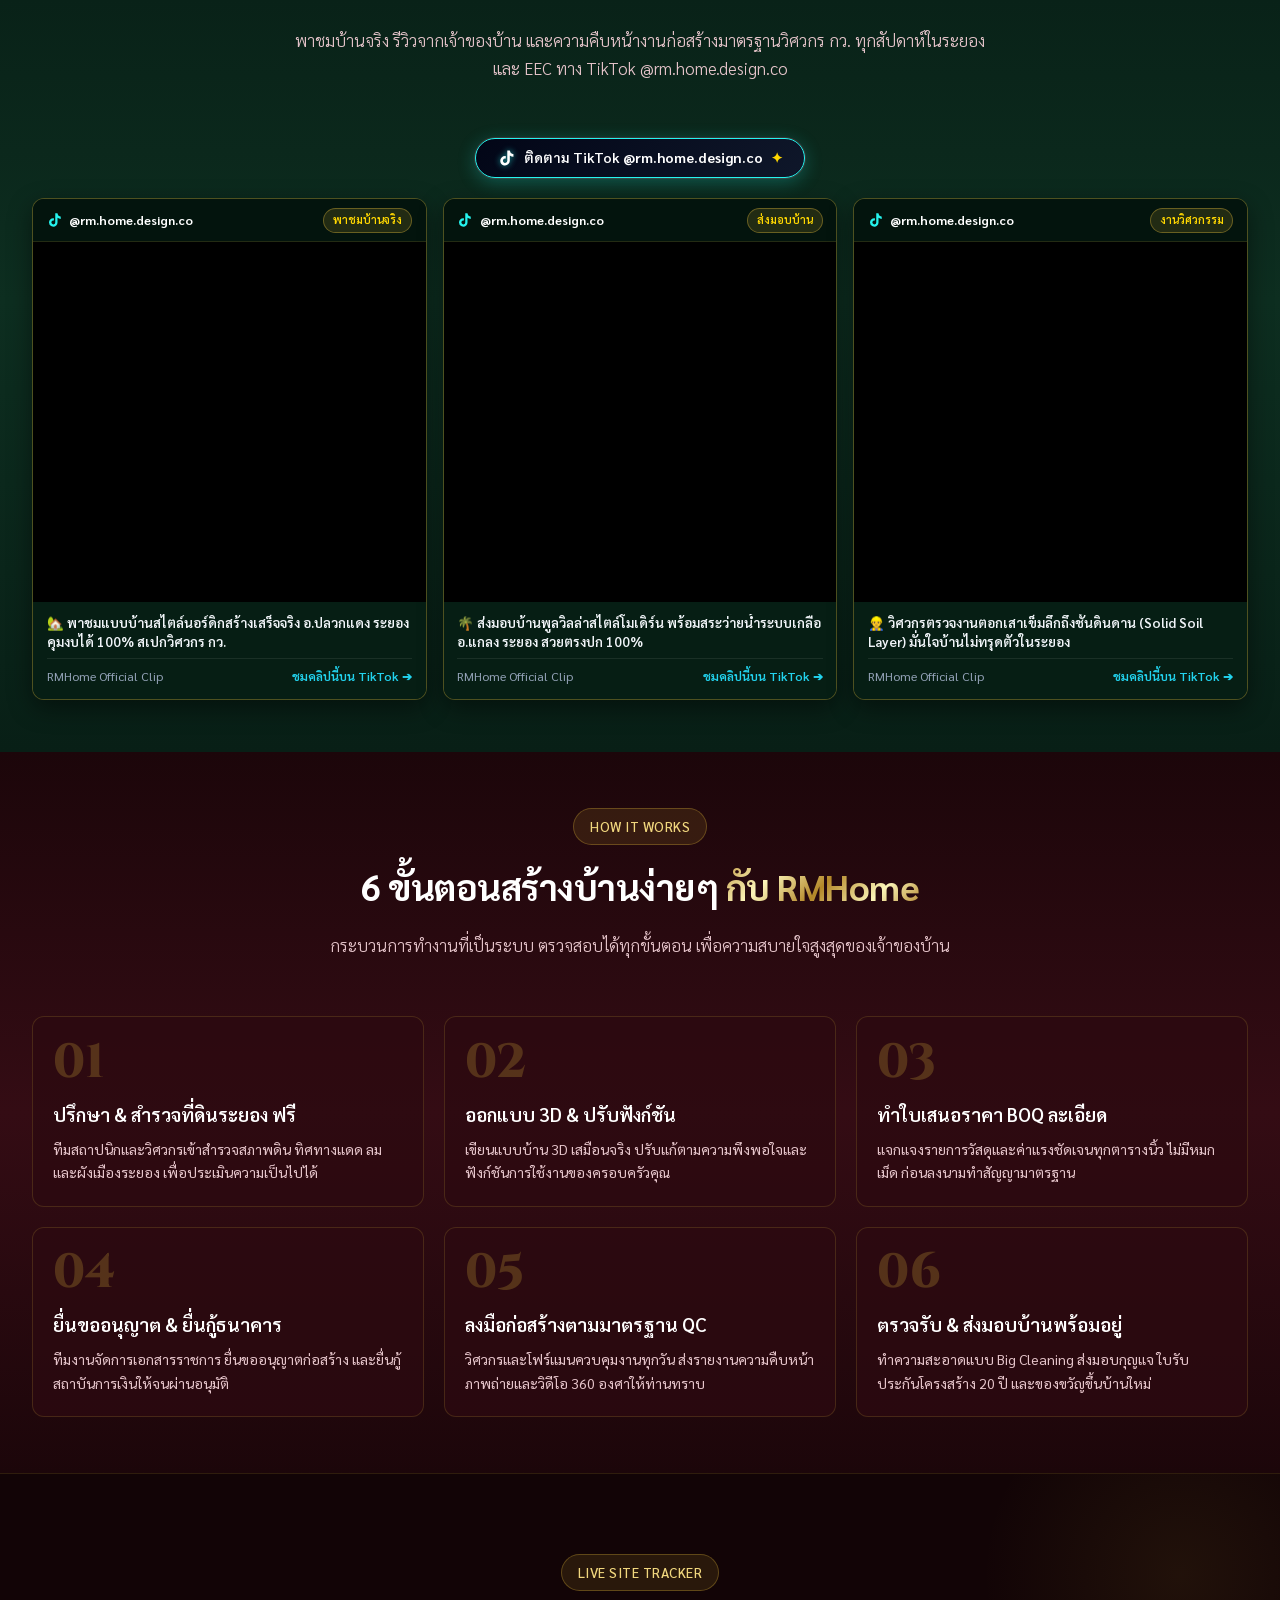
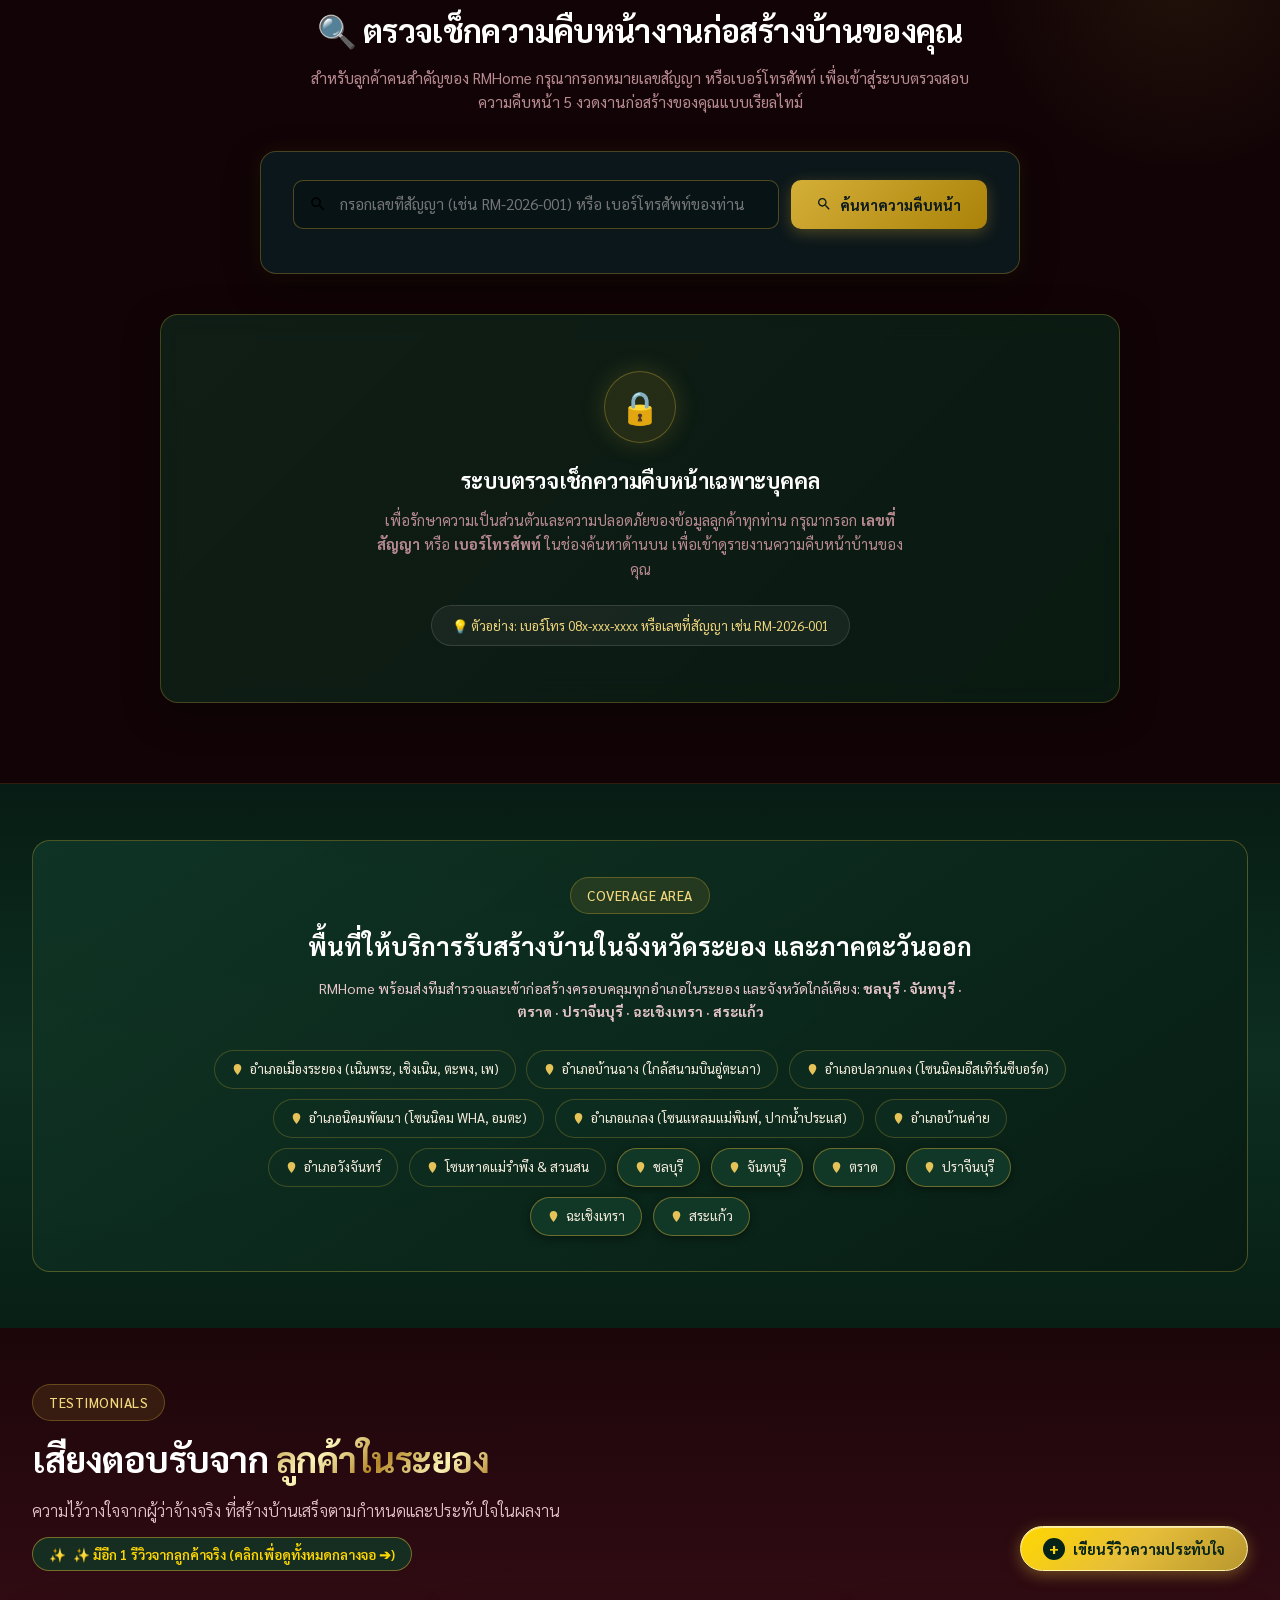
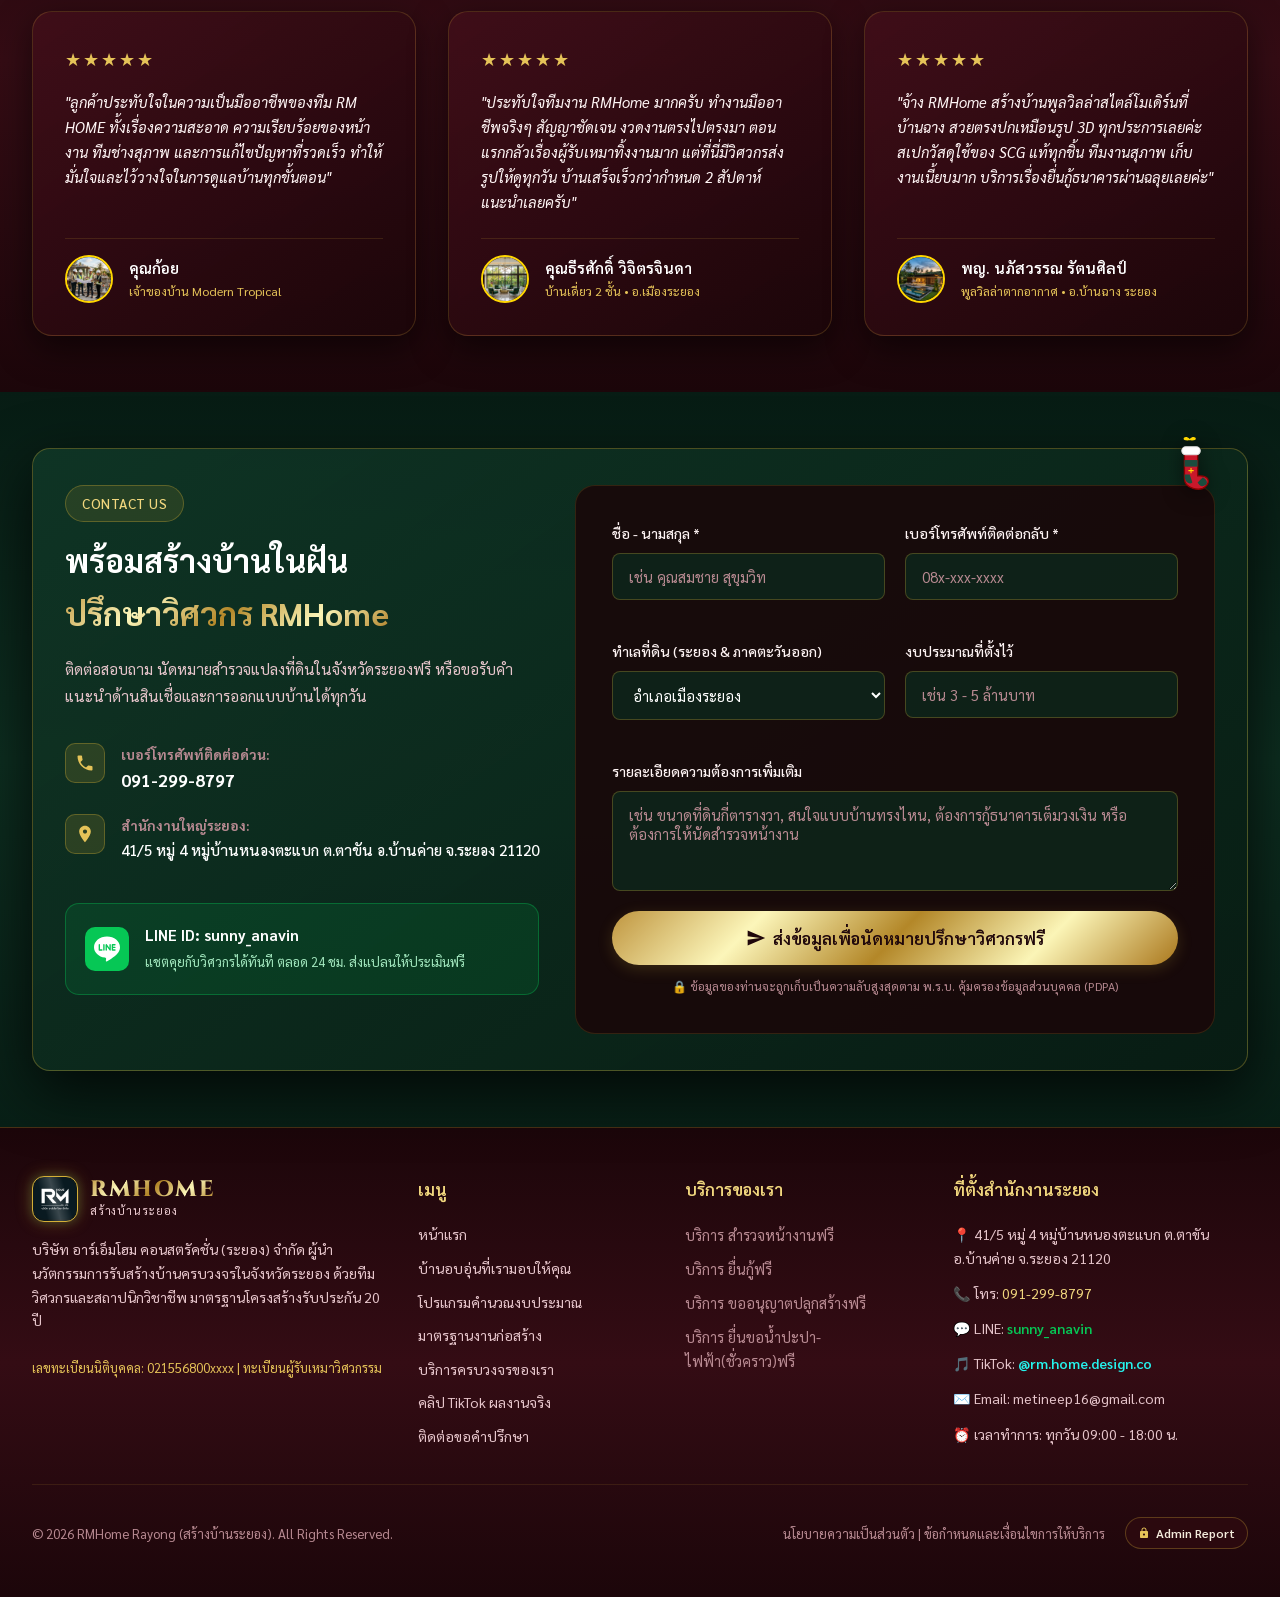
==== commit ef2e814f: "Remove orbit centerpiece and update canonical URLs to GitHub Pages" ====
--- a/index.html
+++ b/index.html
@@ -5,7 +5,7 @@
   <meta charset="UTF-8">
   <meta name="viewport" content="width=device-width, initial-scale=1.0, maximum-scale=1.0, user-scalable=no, viewport-fit=cover">
   <title>RMHome สร้างบ้านระยอง | รับสร้างบ้านคุณภาพพรีเมียม สวยหรู มาตรฐานวิศวกรรม</title>
-  <link rel="canonical" href="https://rmhome-rayong.netlify.app/">
+  <link rel="canonical" href="https://z4xyyy62.github.io/rmhome-rayong/">
 
   <!-- SEO Meta Tags -->
   <meta name="description"
@@ -20,7 +20,7 @@
     content="สร้างบ้านในฝันของคุณกับ RMHome สร้างบ้านระยอง คุมงบได้ 100% ออกแบบ 3D ฟรี ดูแลโดยวิศวกรผู้เชี่ยวชาญ">
   <meta property="og:image" content="assets/images/hero-winter-villa.jpg">
   <meta property="og:type" content="website">
-  <meta property="og:url" content="https://rmhome-rayong.netlify.app/">
+  <meta property="og:url" content="https://z4xyyy62.github.io/rmhome-rayong/">
 
   <!-- Structured Data / JSON-LD for Google Search & SEO -->
   <script type="application/ld+json">
@@ -30,9 +30,9 @@
     "name": "รับสร้างบ้านระยอง RM HOME",
     "legalName": "บริษัท อาร์เอ็ม โฮม จำกัด",
     "alternateName": ["RM HOME", "RMHome สร้างบ้านระยอง", "รับสร้างบ้านระยอง RMHome", "บริษัท อาร์เอ็ม โฮม จำกัด"],
-    "url": "https://rmhome-rayong.netlify.app/",
-    "logo": "https://rmhome-rayong.netlify.app/assets/images/rm-logo.jpg",
-    "image": "https://rmhome-rayong.netlify.app/assets/images/rm-logo.jpg",
+    "url": "https://z4xyyy62.github.io/rmhome-rayong/",
+    "logo": "https://z4xyyy62.github.io/rmhome-rayong/assets/images/rm-logo.jpg",
+    "image": "https://z4xyyy62.github.io/rmhome-rayong/assets/images/rm-logo.jpg",
     "description": "บริษัท อาร์เอ็ม โฮม จำกัด (RM HOME) รับสร้างบ้านคุณภาพพรีเมียมอันดับ 1 ในจังหวัดระยองและพื้นที่ EEC ออกแบบบ้านตามงบประมาณ ควบคุมงานโดยวิศวกร รับประกันโครงสร้าง 20 ปี",
     "telephone": "+66-91-299-8797",
     "priceRange": "฿฿฿",
@@ -81,7 +81,7 @@
   <link rel="apple-touch-icon" href="assets/images/rm-logo.jpg">
 
   <!-- Stylesheet -->
-  <link rel="stylesheet" href="css/style.css?v=20261127sarabun">
+  <link rel="stylesheet" href="css/style.css?v=20261127clean">
 </head>
 
 <body>
@@ -338,15 +338,6 @@
       <!-- 3D Orbit Ferris Wheel Stage (หมุนวนรอบแกนกลาง RMHome ตลอดเวลา) -->
       <div class="orbit-stage-wrapper" id="houseOrbitWrapper">
         <div class="orbit-stage" id="houseOrbitStage">
-          <!-- Central Sun / RMHome Emblem -->
-          <div class="orbit-centerpiece">
-            <div class="orbit-center-glow"></div>
-            <div class="orbit-ring orbit-ring-outer"></div>
-            <div class="orbit-ring orbit-ring-inner"></div>
-
-
-          </div>
-
           <!-- 3D Orbit Carousel Track with Cards -->
           <div class="orbit-track" id="houseOrbitTrack">
             <!-- Dynamically populated by js/app.js -->
--- a/css/style.css
+++ b/css/style.css
@@ -4854,8 +4854,12 @@
   }
 }
 
-/* Hide central RMHome logo from 3D rotating showcase on BOTH computer and mobile */
-.orbit-center-core {
+/* Hide central RMHome logo and centerpiece from 3D rotating showcase on BOTH computer and mobile */
+.orbit-centerpiece,
+.orbit-center-core,
+.orbit-center-glow,
+.orbit-emblem-wrap,
+.orbit-core-text {
   display: none !important;
 }
 
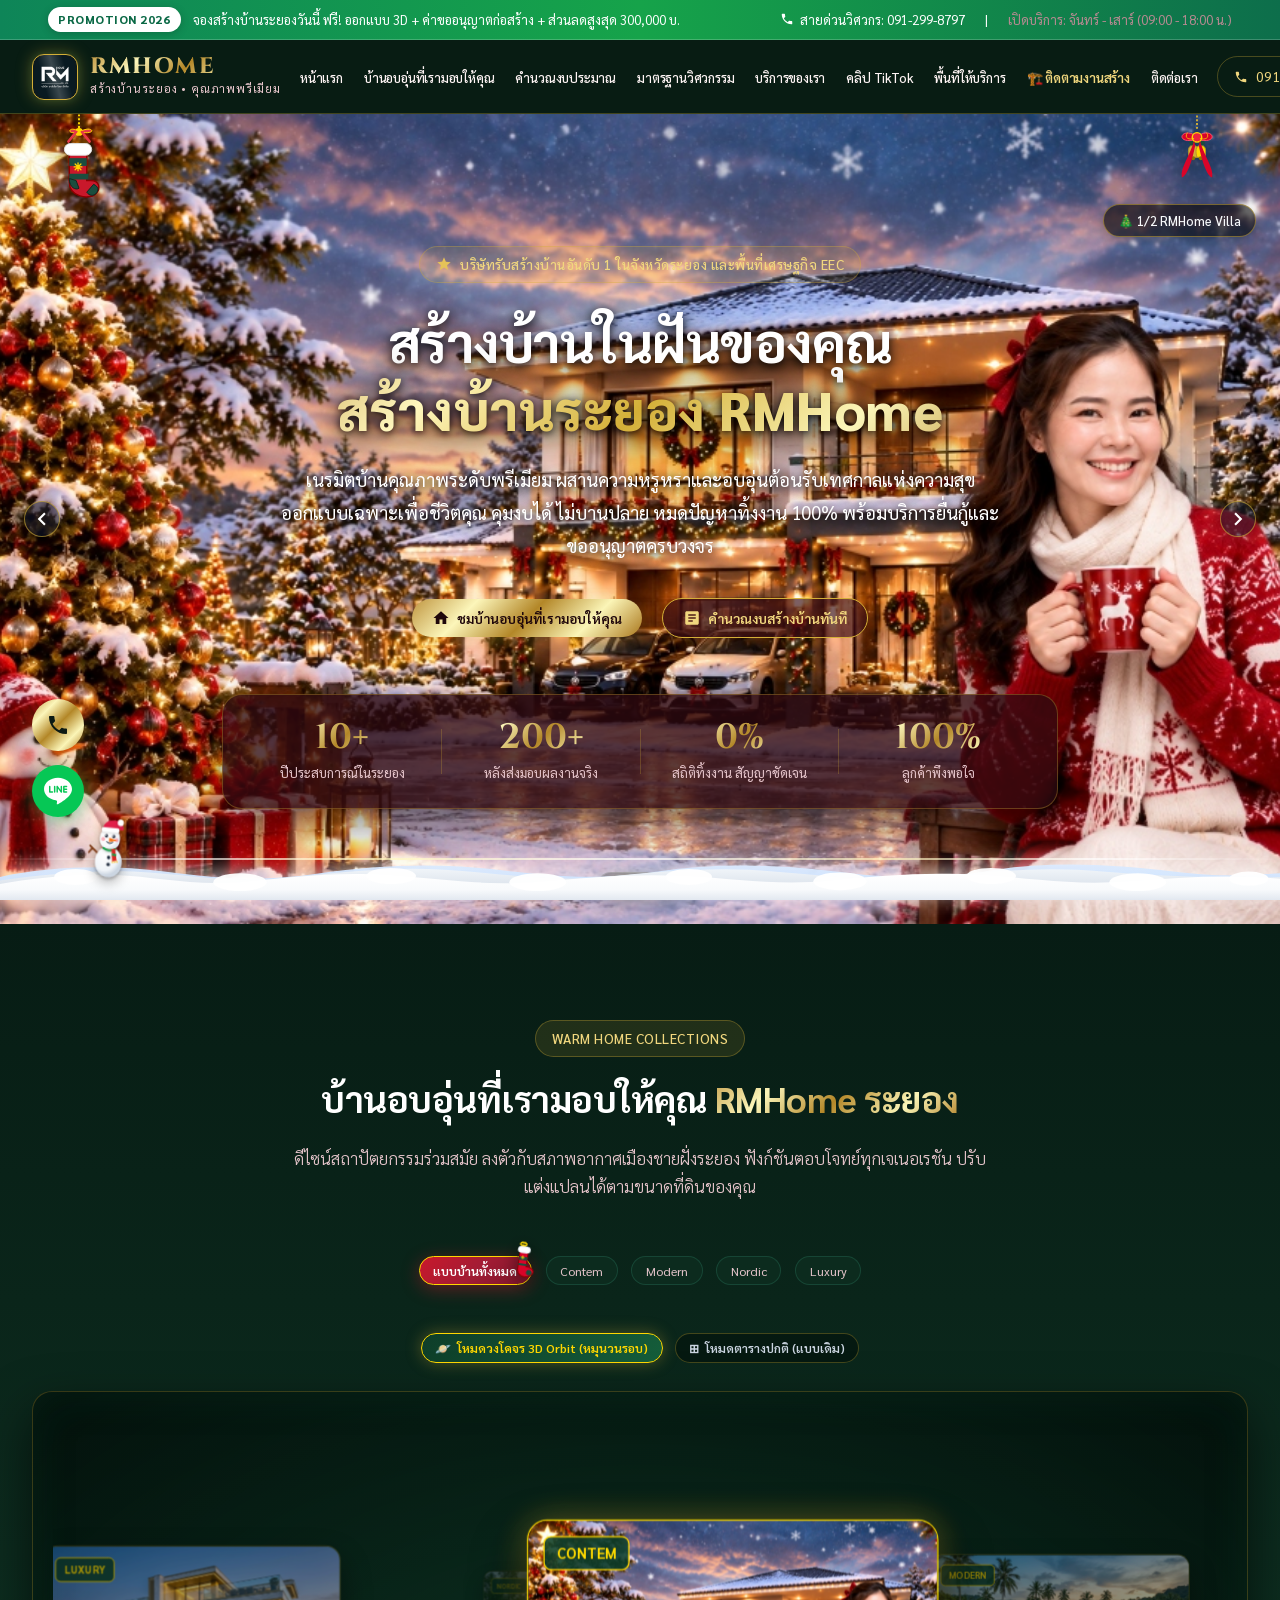
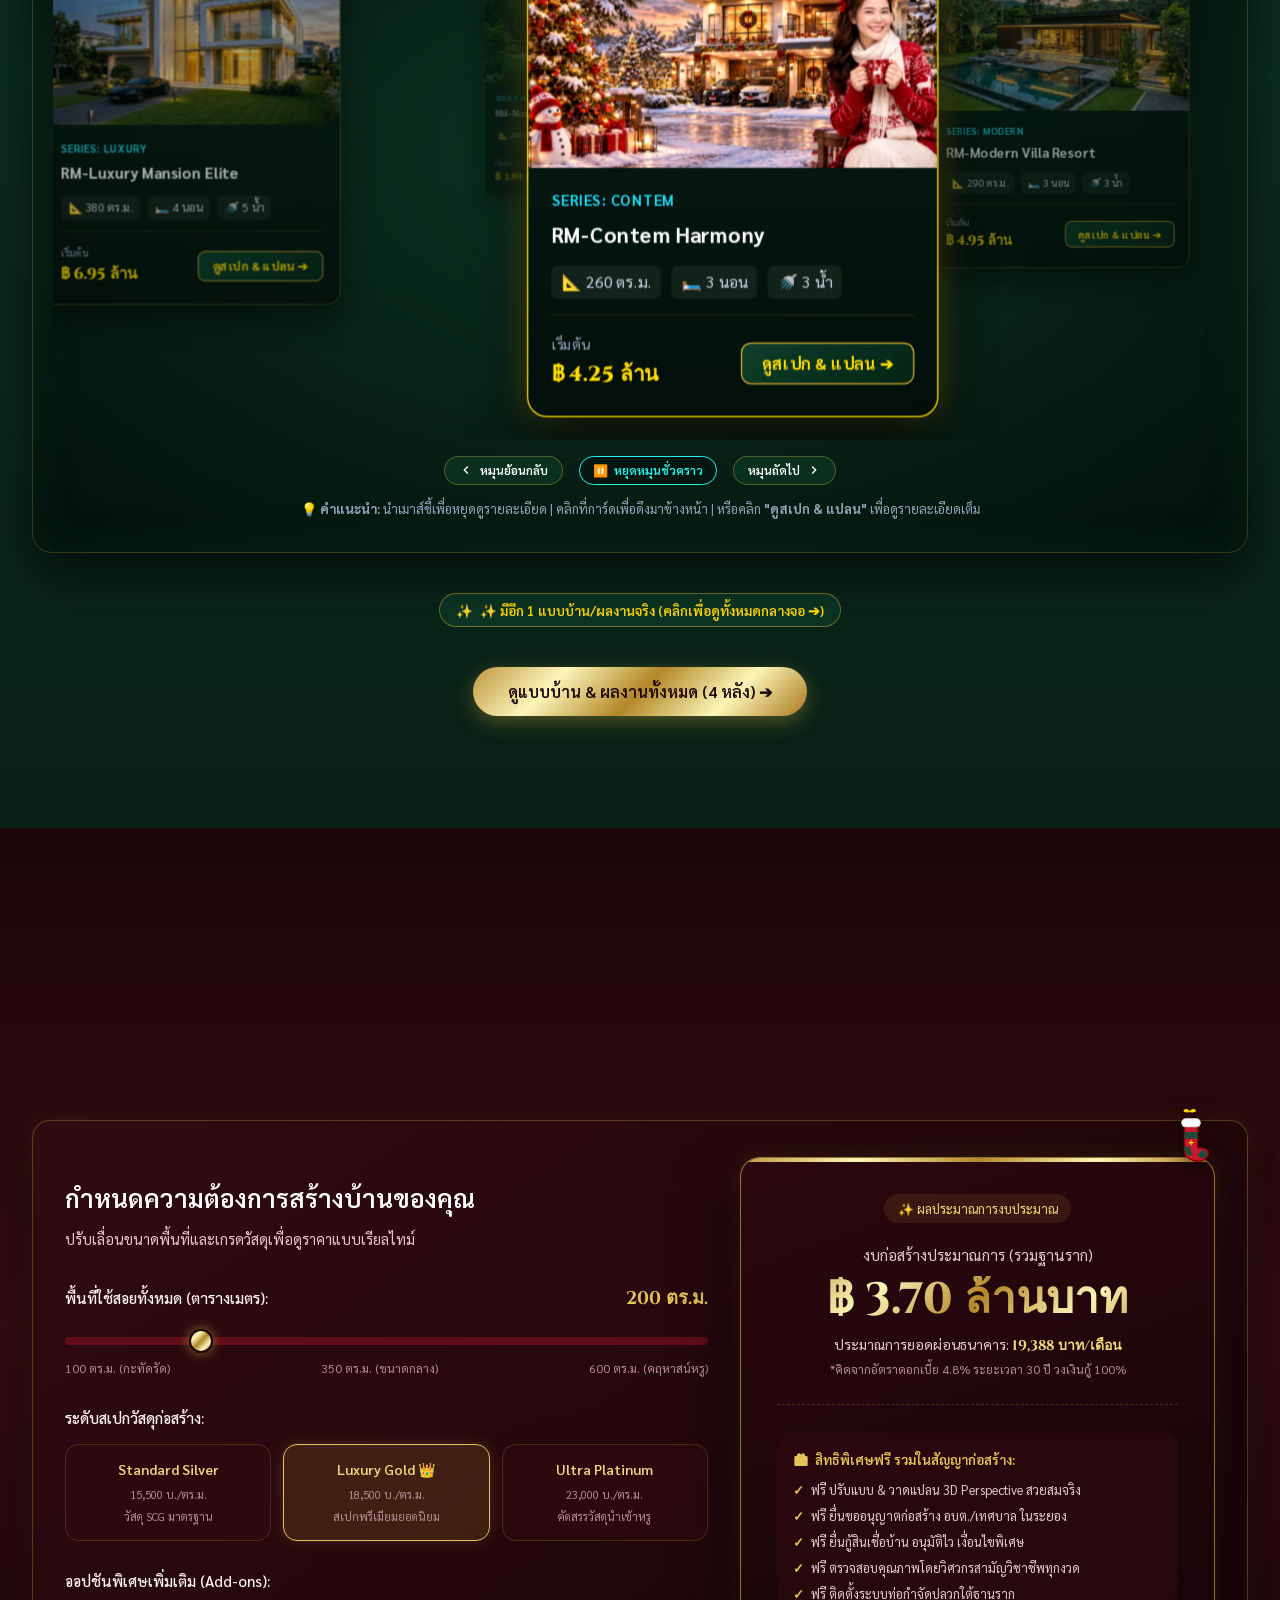
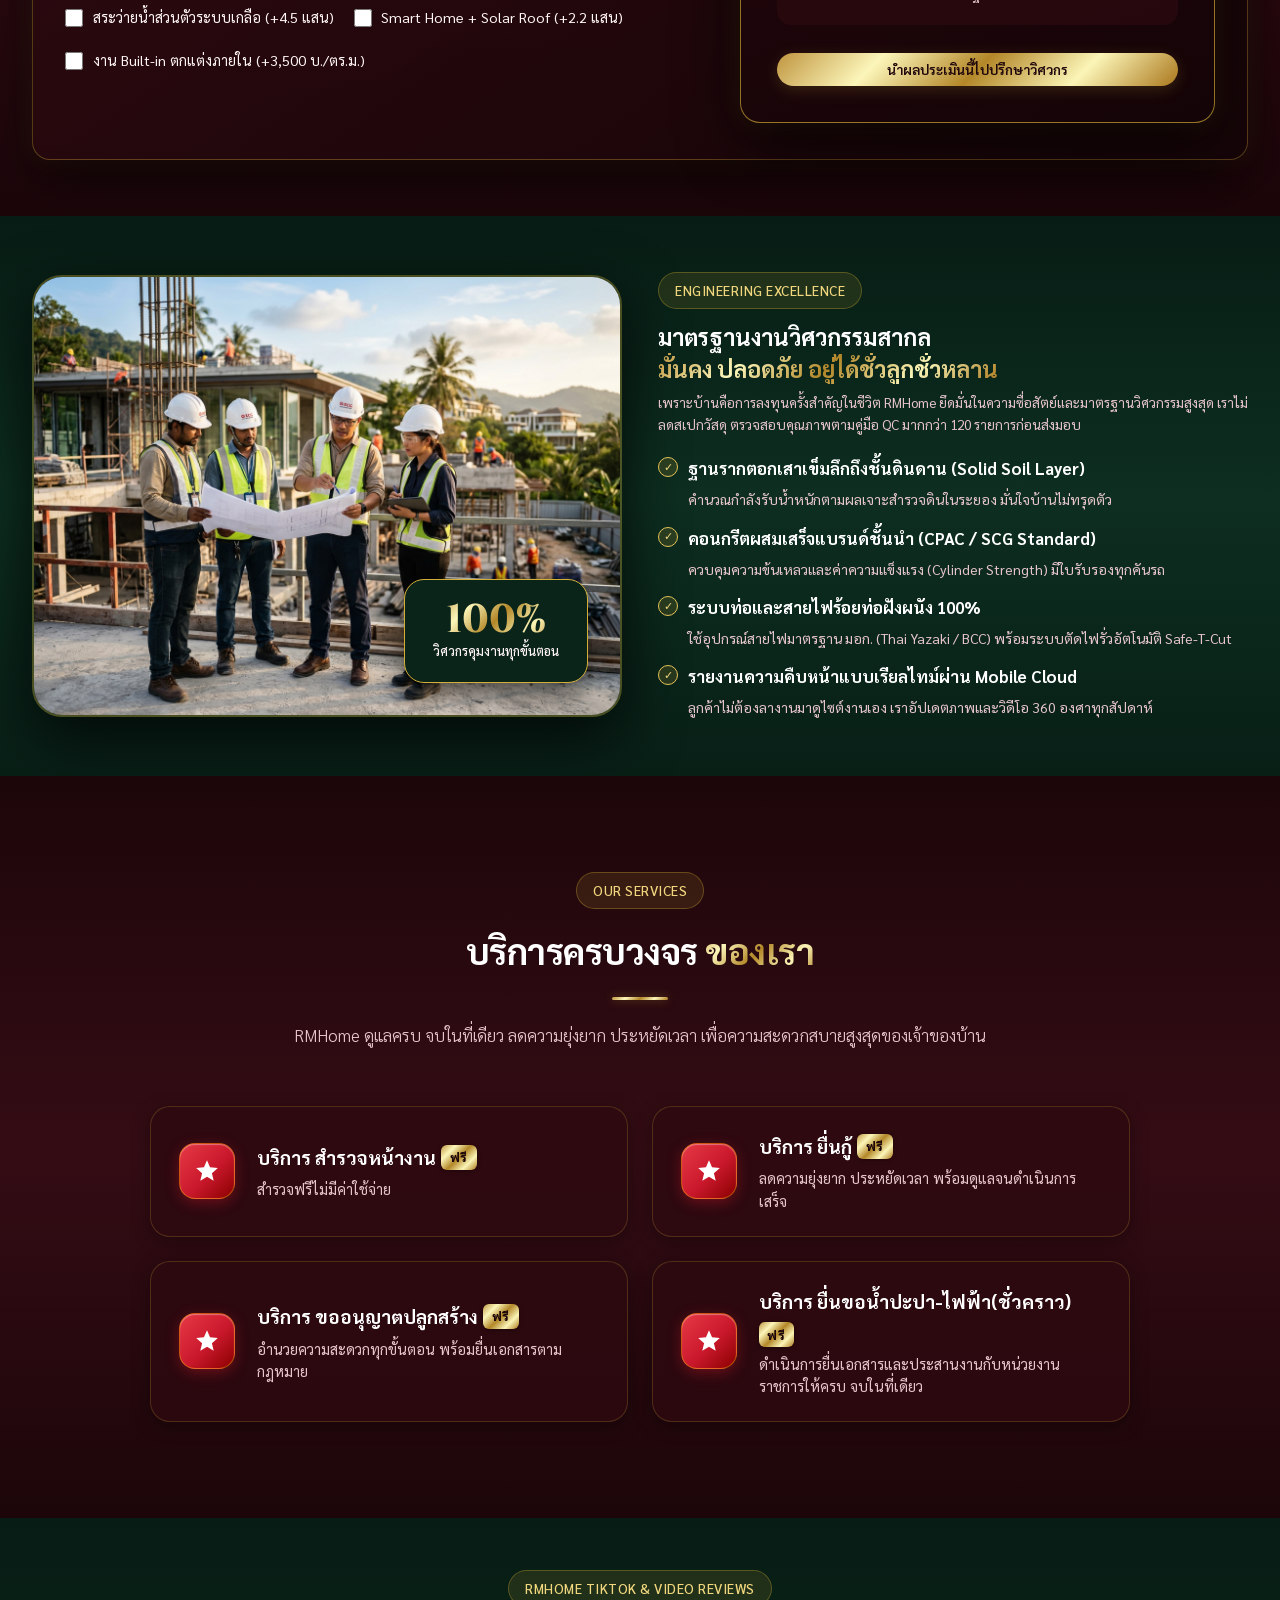
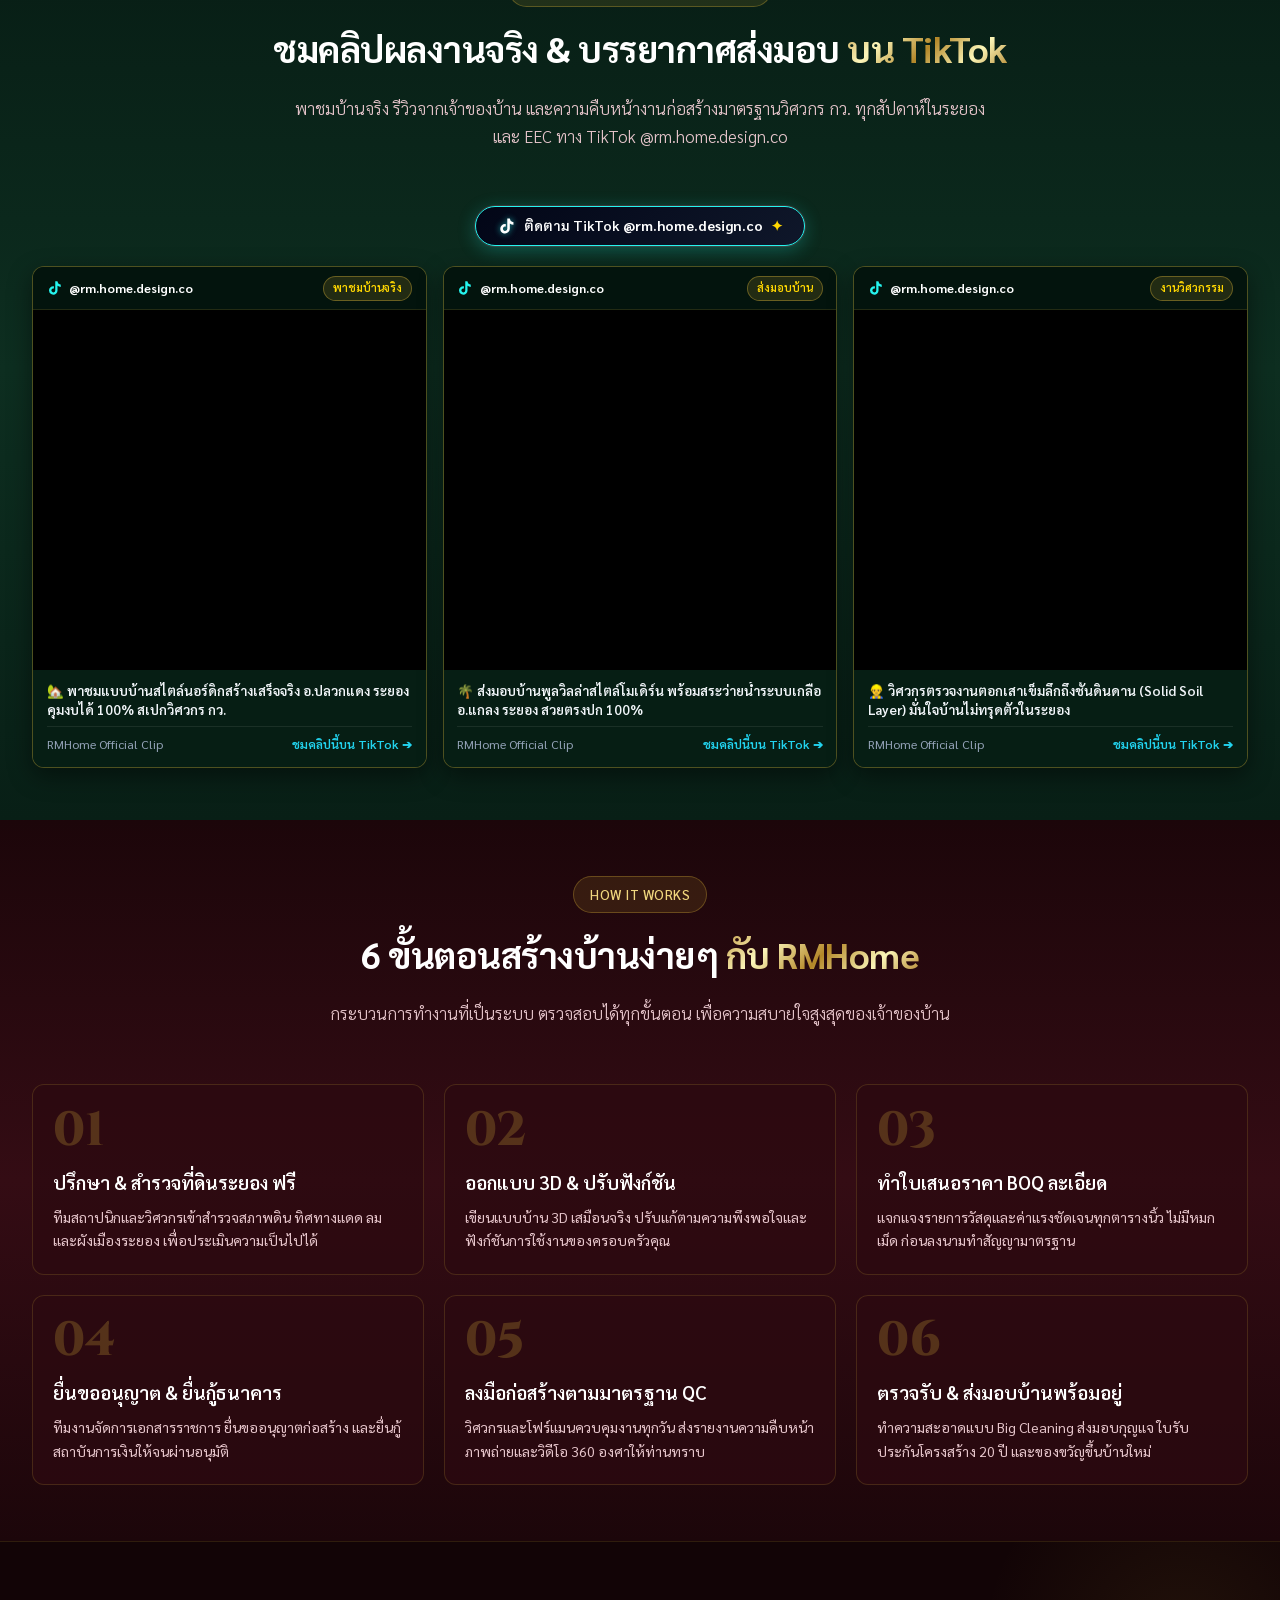
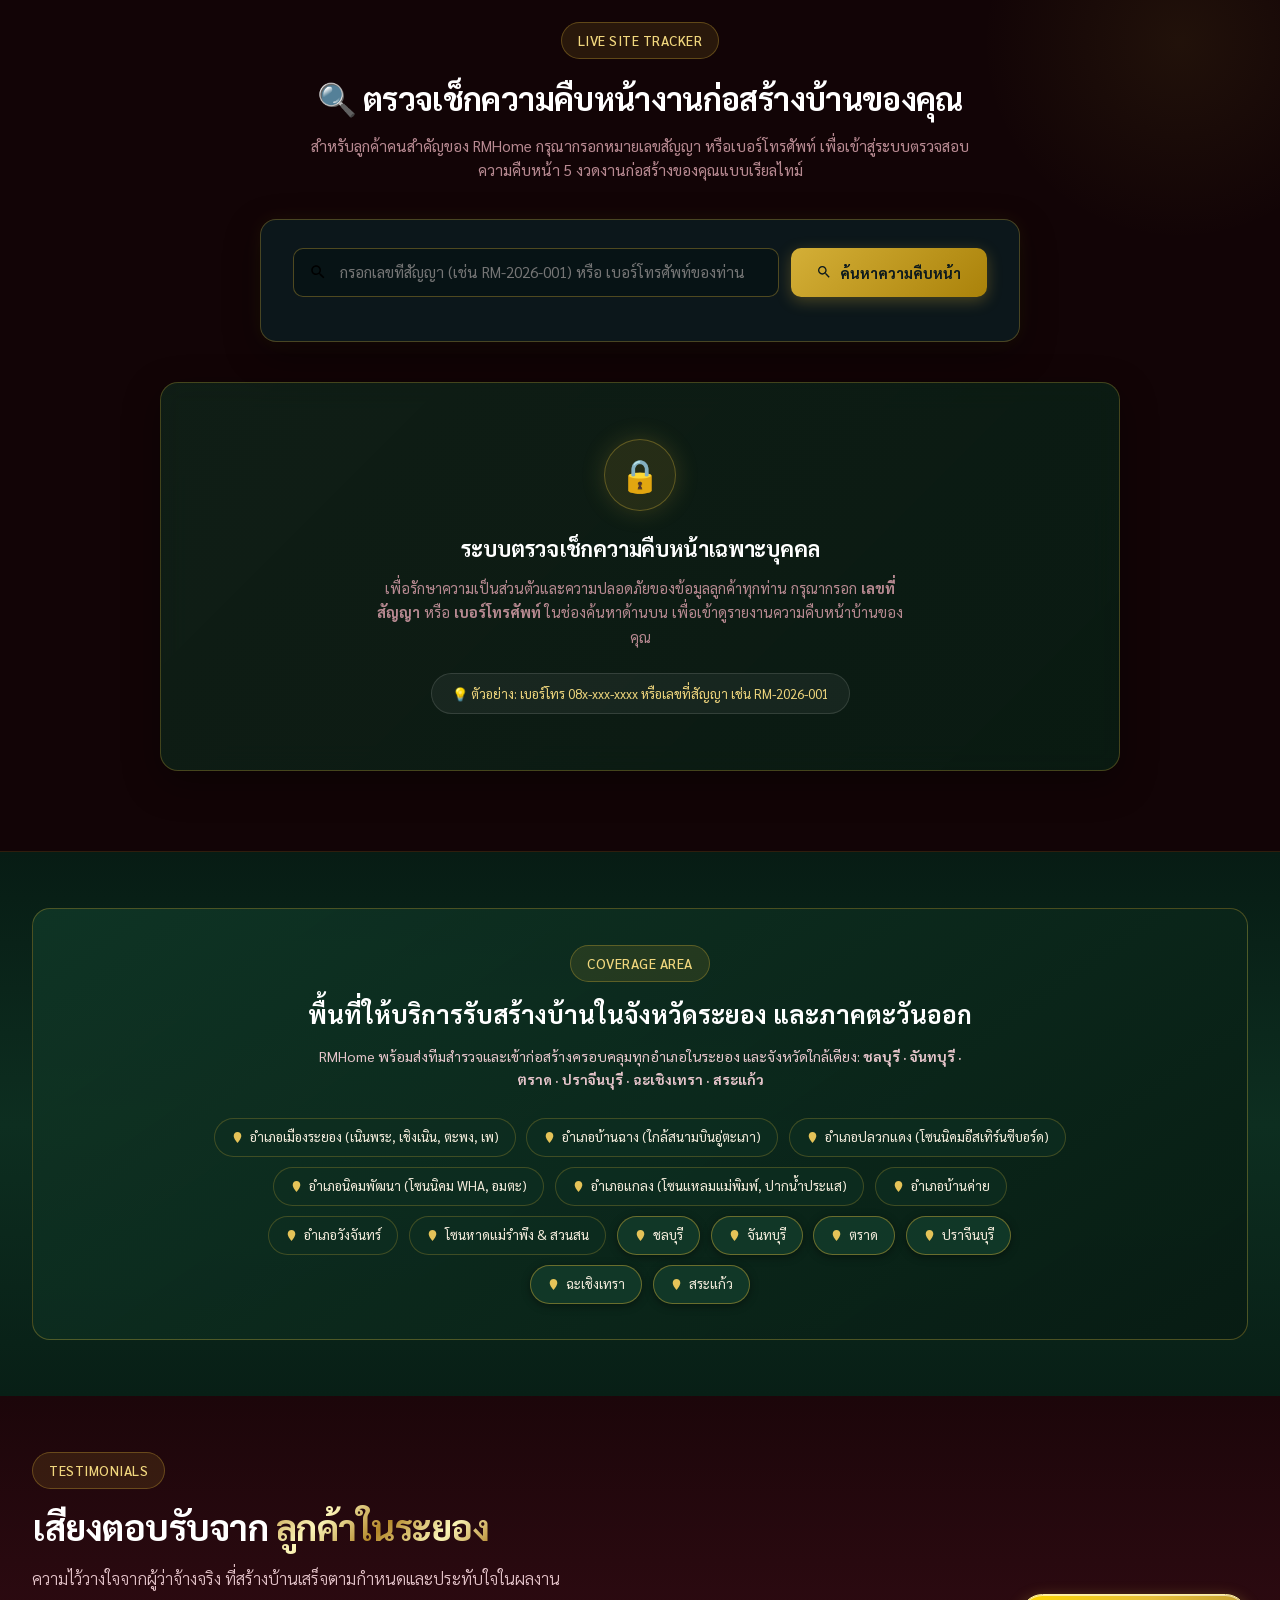
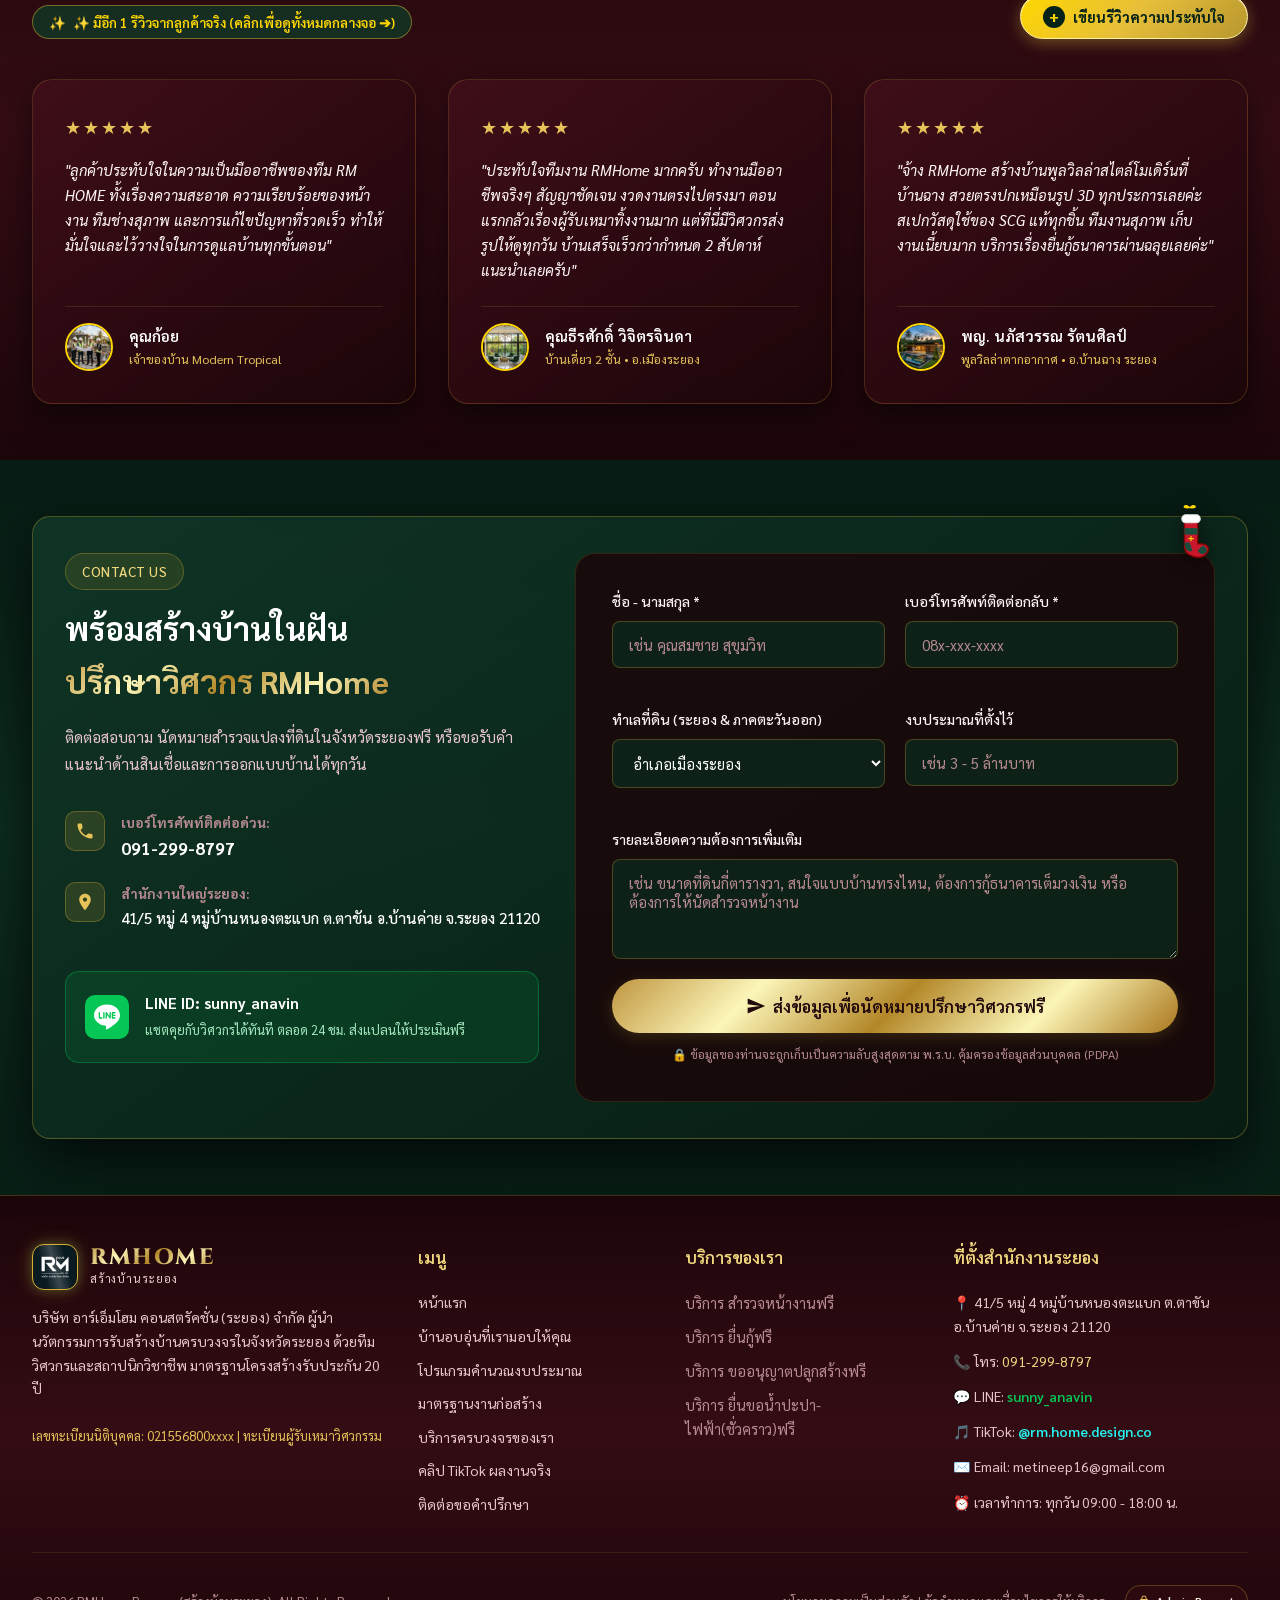
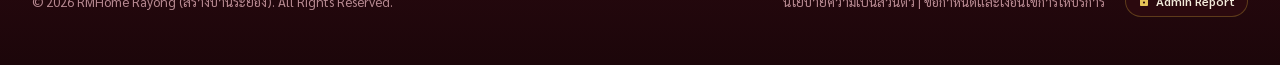
==== commit be5084c0: "Scale up 3D orbit showcase on desktop only" ====
--- a/index.html
+++ b/index.html
@@ -81,7 +81,7 @@
   <link rel="apple-touch-icon" href="assets/images/rm-logo.jpg">
 
   <!-- Stylesheet -->
-  <link rel="stylesheet" href="css/style.css?v=20261127clean">
+  <link rel="stylesheet" href="css/style.css?v=20261127desktop">
 </head>
 
 <body>
--- a/css/style.css
+++ b/css/style.css
@@ -3349,12 +3349,12 @@
 
 .orbit-stage-wrapper {
   position: relative;
-  max-width: 1200px;
+  max-width: 1380px;
   margin: 0 auto 2.5rem auto;
   background: radial-gradient(ellipse at 50% 50%, rgba(14, 61, 41, 0.45) 0%, rgba(3, 16, 11, 0.95) 100%);
   border: 1.5px solid rgba(212, 175, 55, 0.25);
   border-radius: 20px;
-  padding: 1.5rem 1rem 1.75rem 1rem;
+  padding: 1.75rem 1.25rem 2rem 1.25rem;
   box-shadow: 0 20px 50px rgba(0, 0, 0, 0.6), inset 0 0 40px rgba(14, 61, 41, 0.3);
   overflow: hidden;
   user-select: none;
@@ -3364,8 +3364,8 @@
   position: relative;
   width: 100%;
   max-width: 100%;
-  height: 560px;
-  perspective: 1100px;
+  height: 620px;
+  perspective: 1200px;
   perspective-origin: 50% 45%;
   display: flex;
   align-items: center;
@@ -3492,7 +3492,7 @@
   position: absolute;
   top: 48%;
   left: 50%;
-  width: 290px;
+  width: 325px;
   background: linear-gradient(180deg, rgba(8, 30, 20, 0.96) 0%, rgba(3, 15, 10, 0.98) 100%);
   border: 1.5px solid rgba(212, 175, 55, 0.35);
   border-radius: 16px;
@@ -3516,7 +3516,7 @@
 .orbit-card-img-wrap {
   position: relative;
   width: 100%;
-  height: 175px;
+  height: 195px;
   overflow: hidden;
   background: #000;
 }
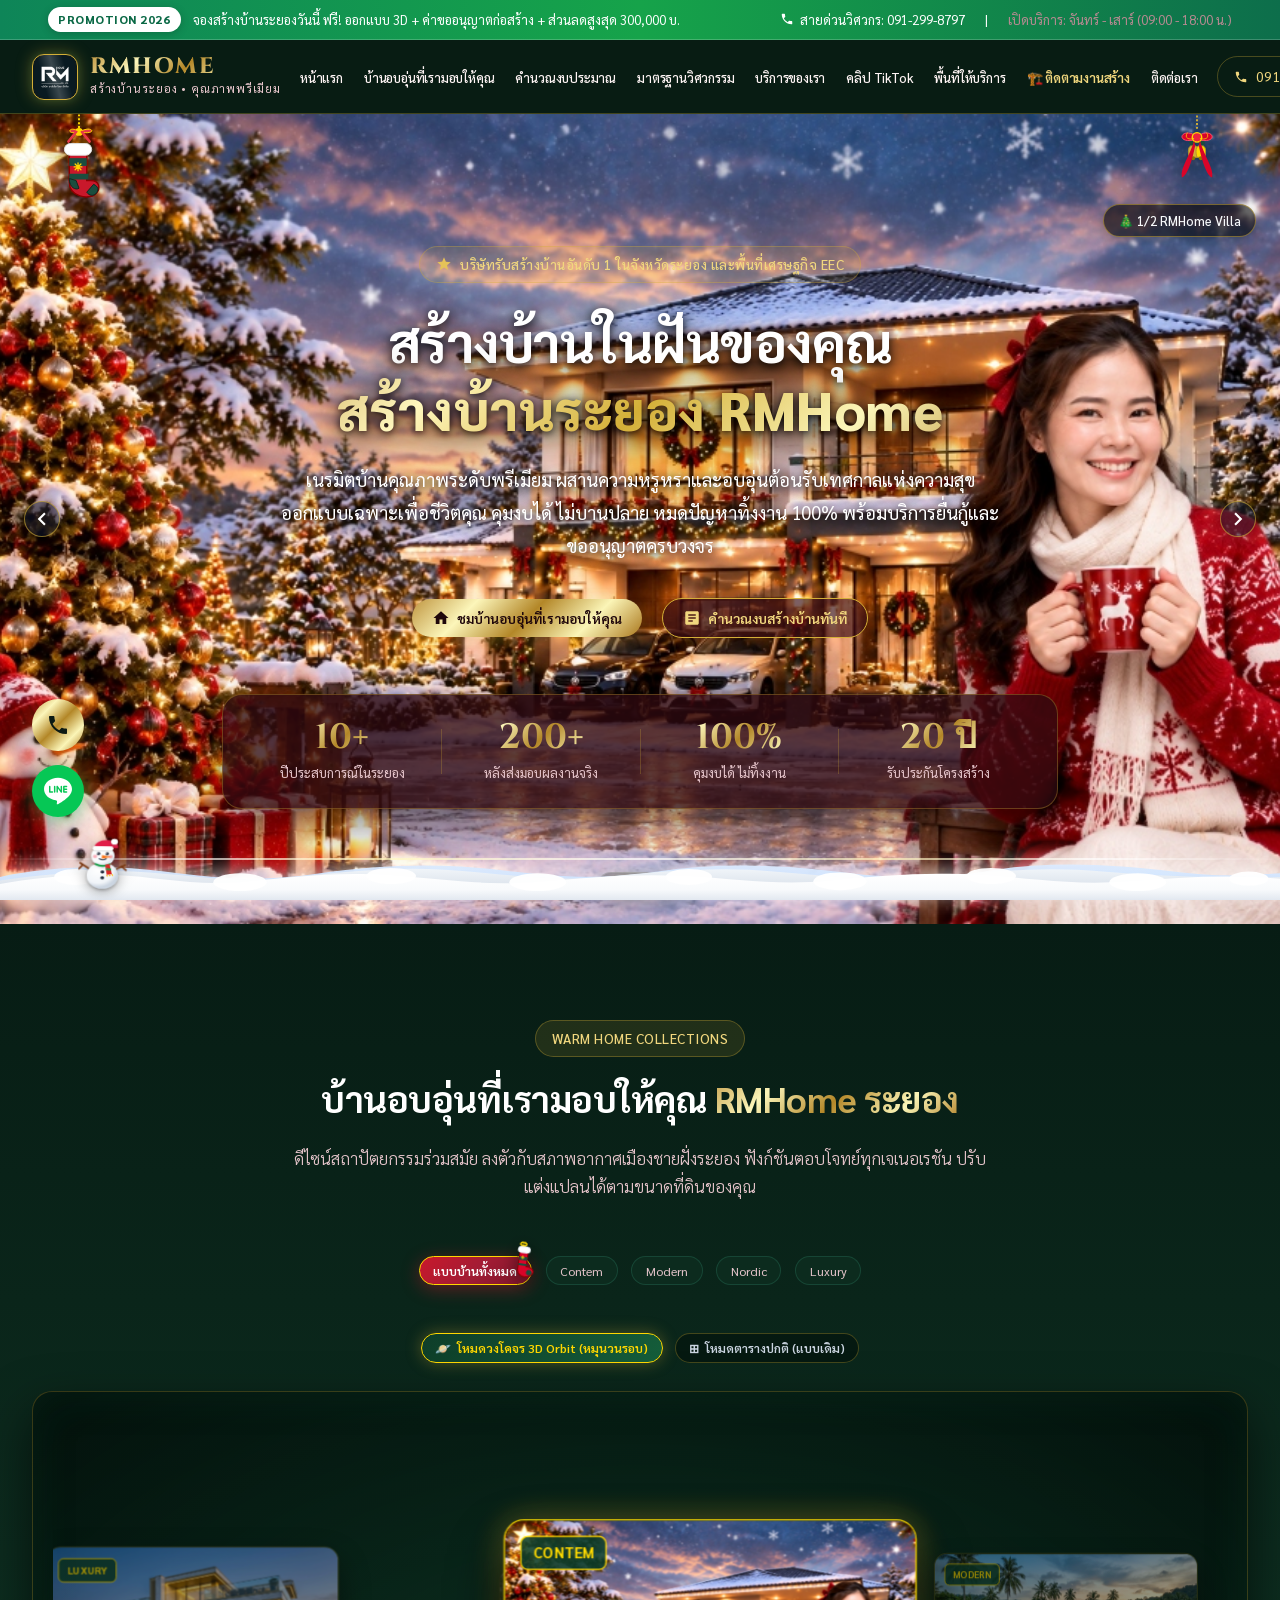
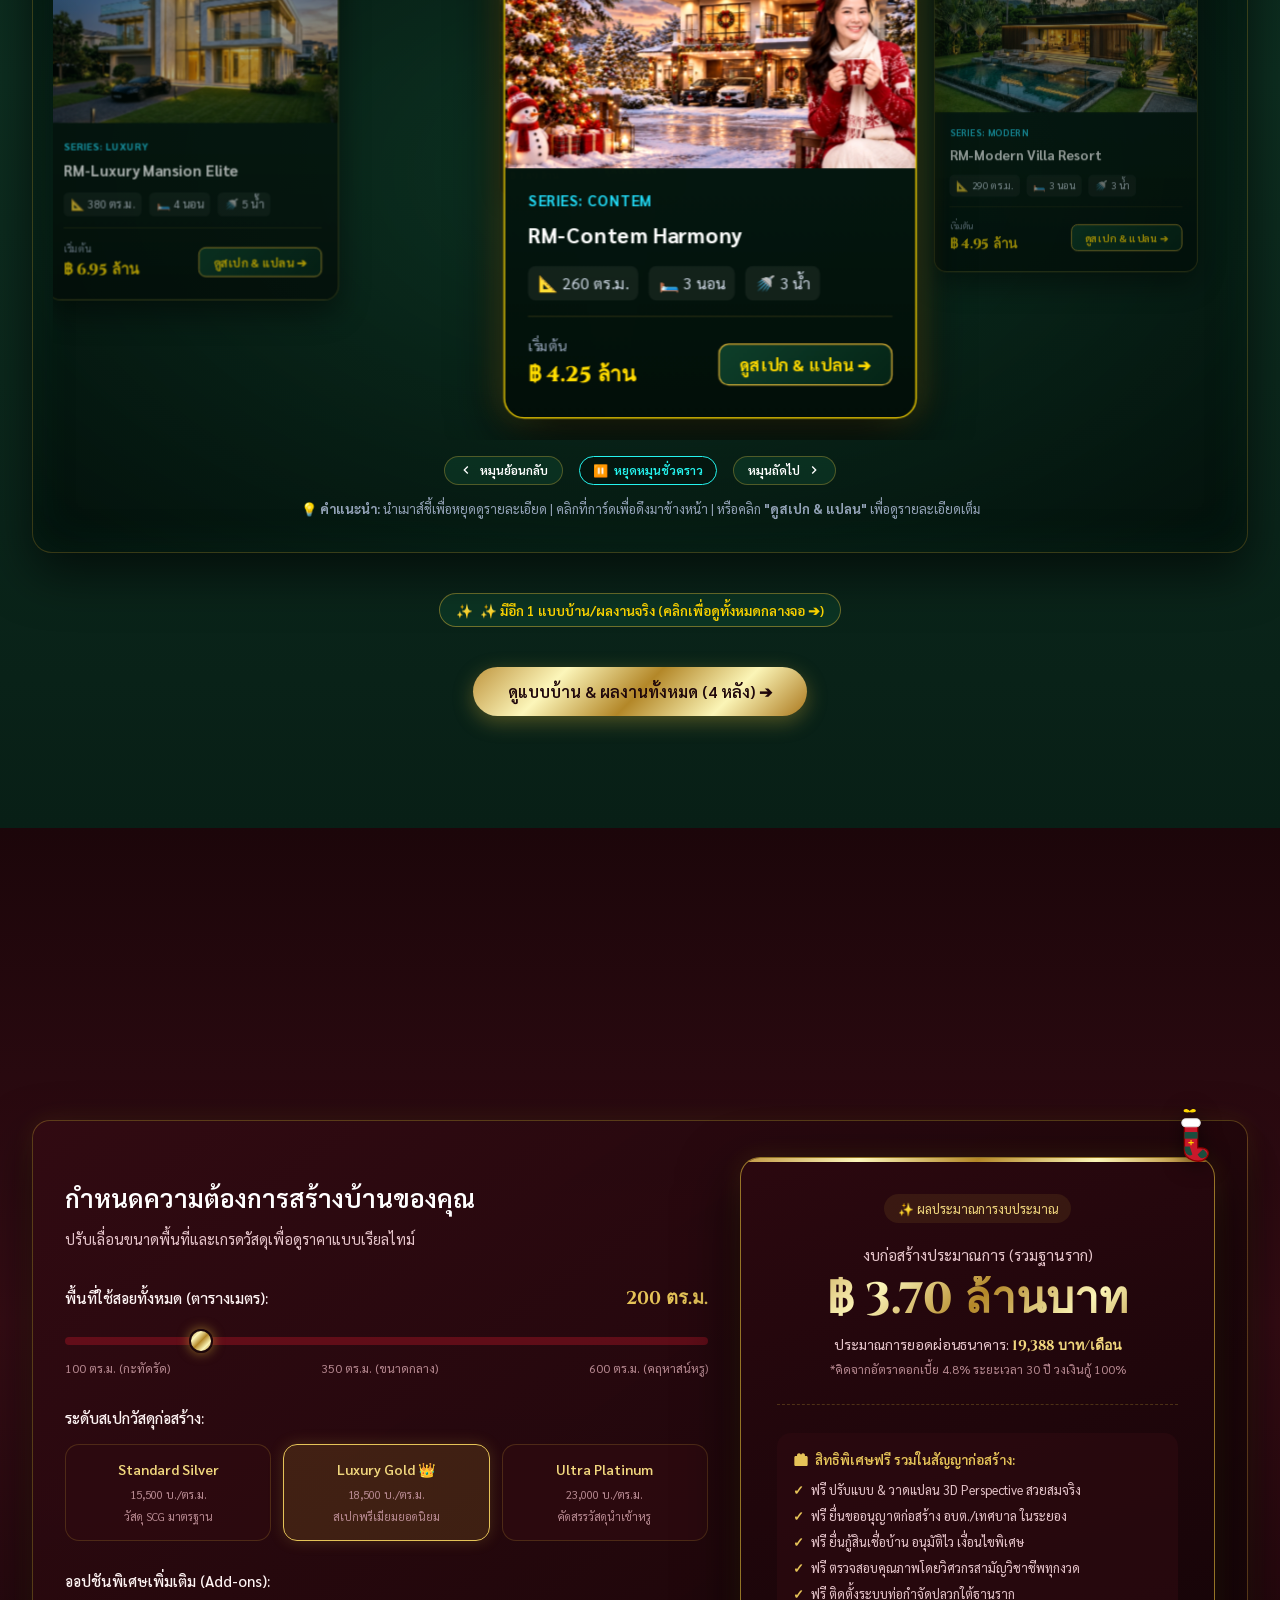
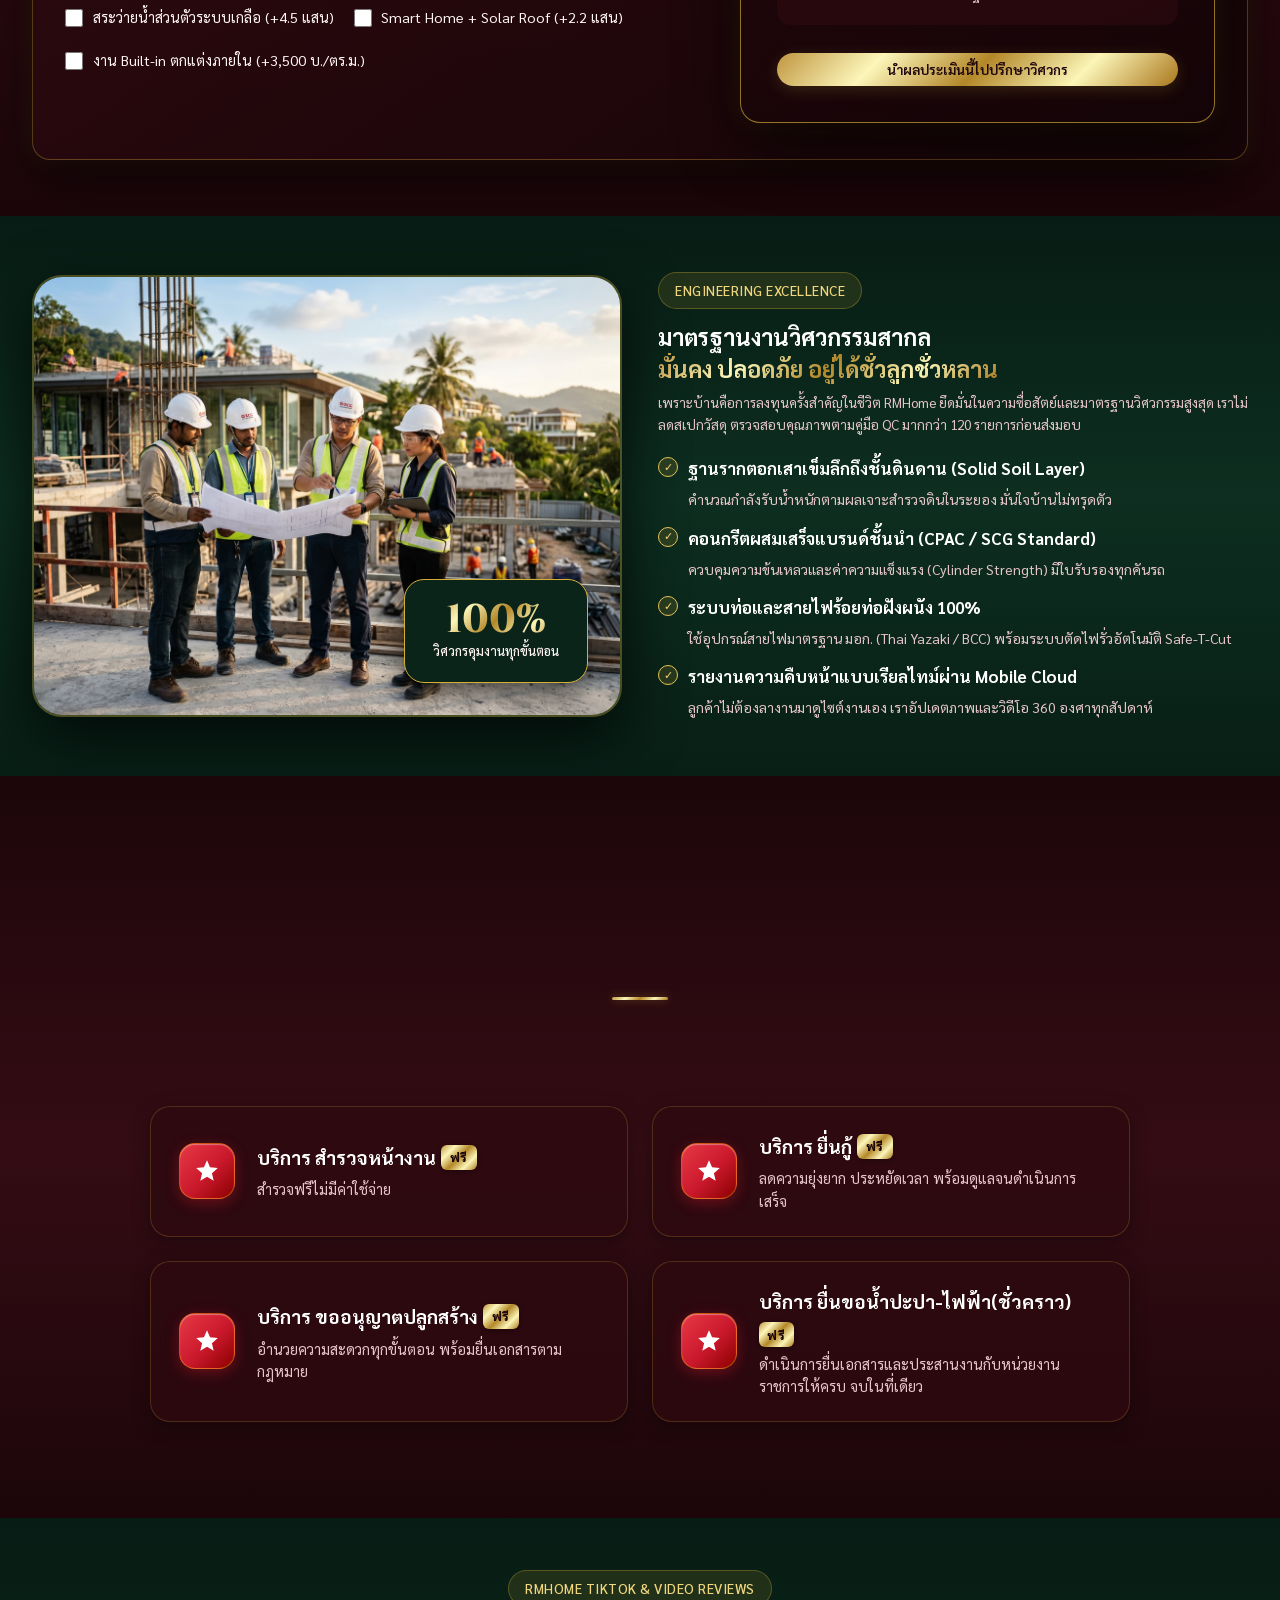
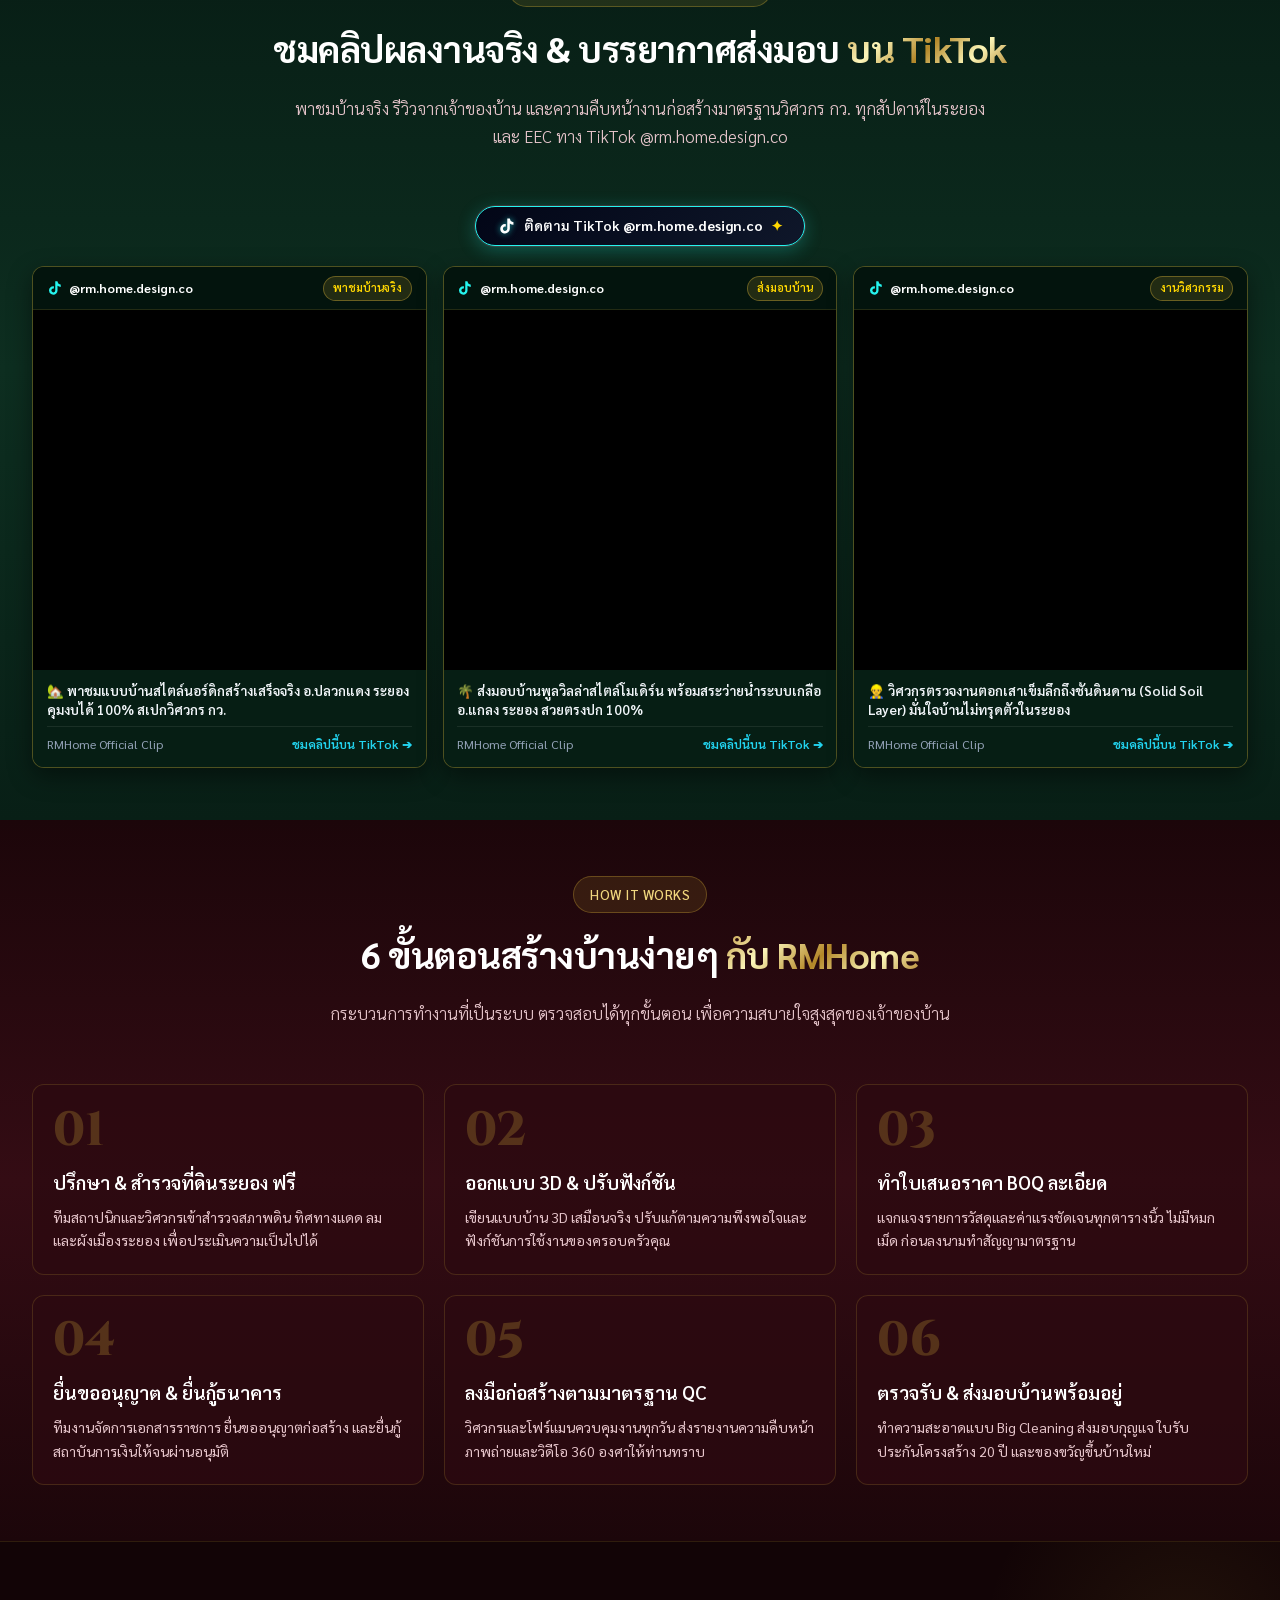
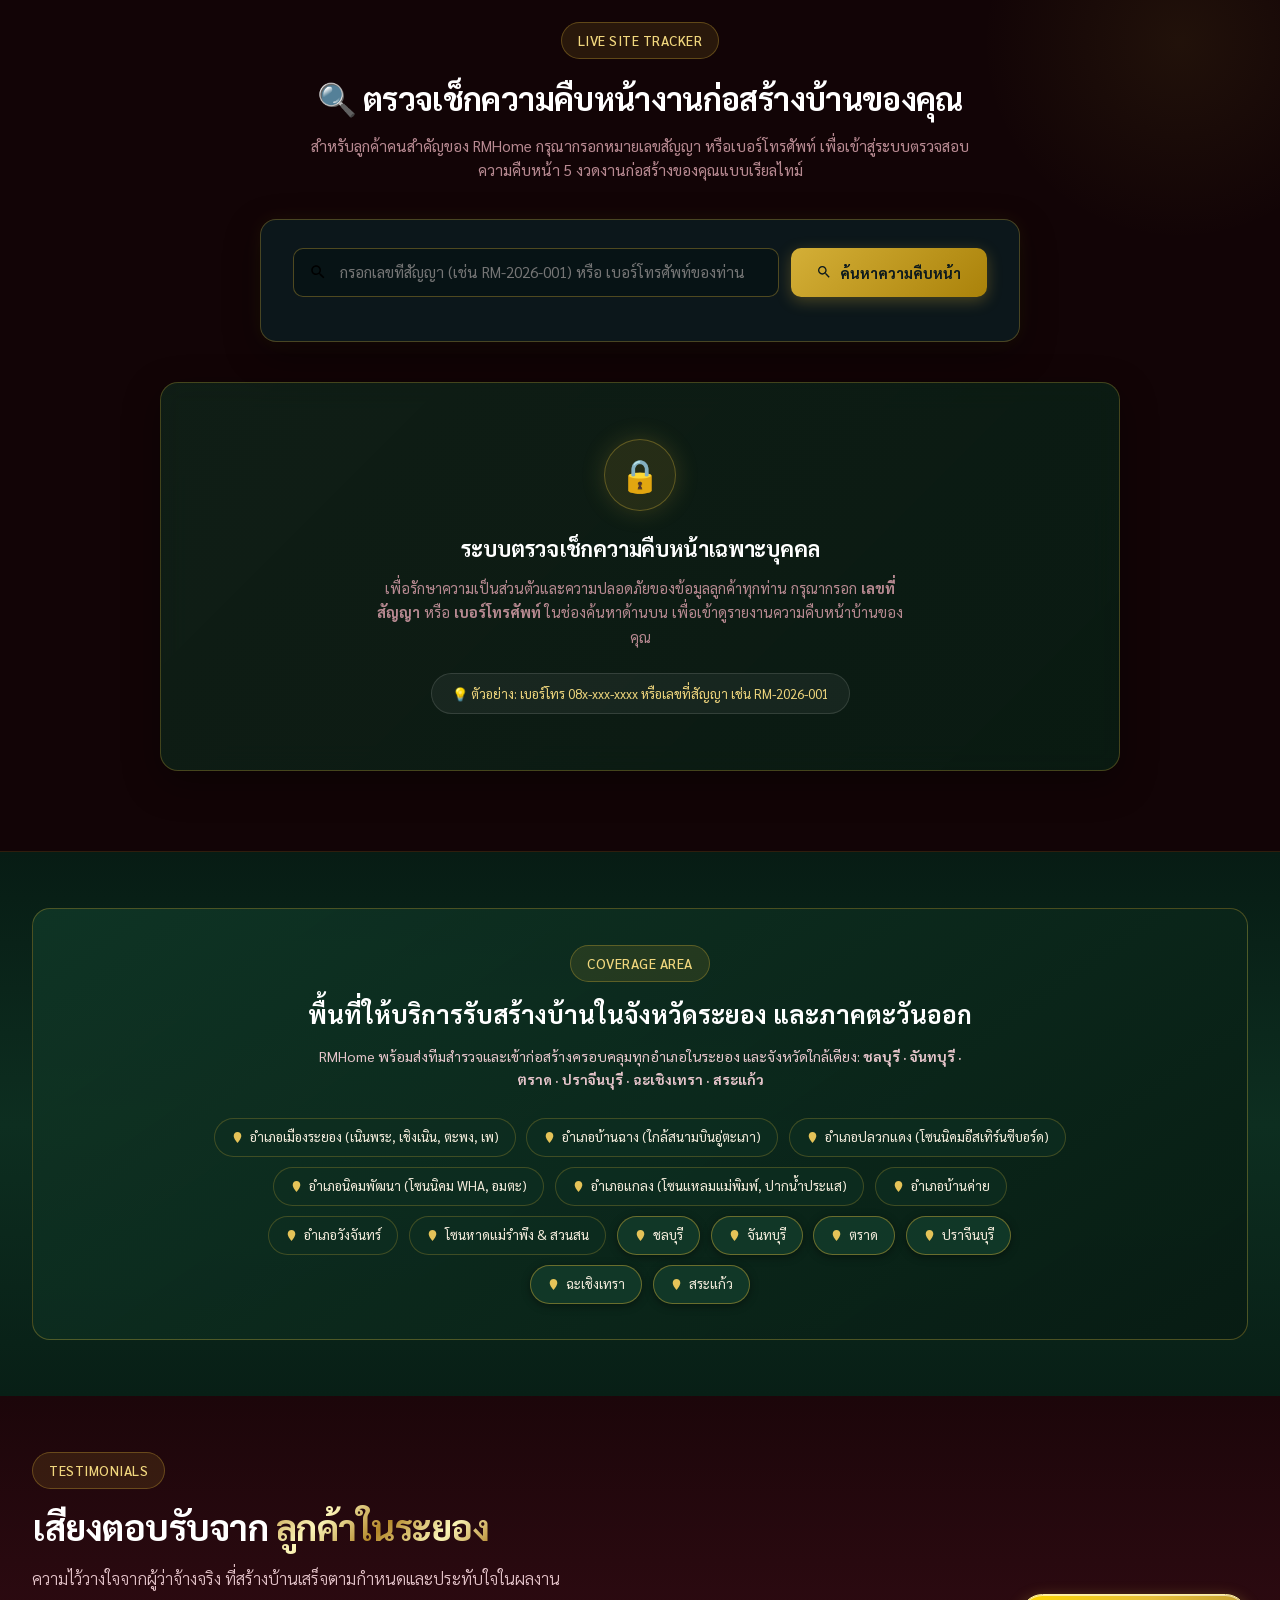
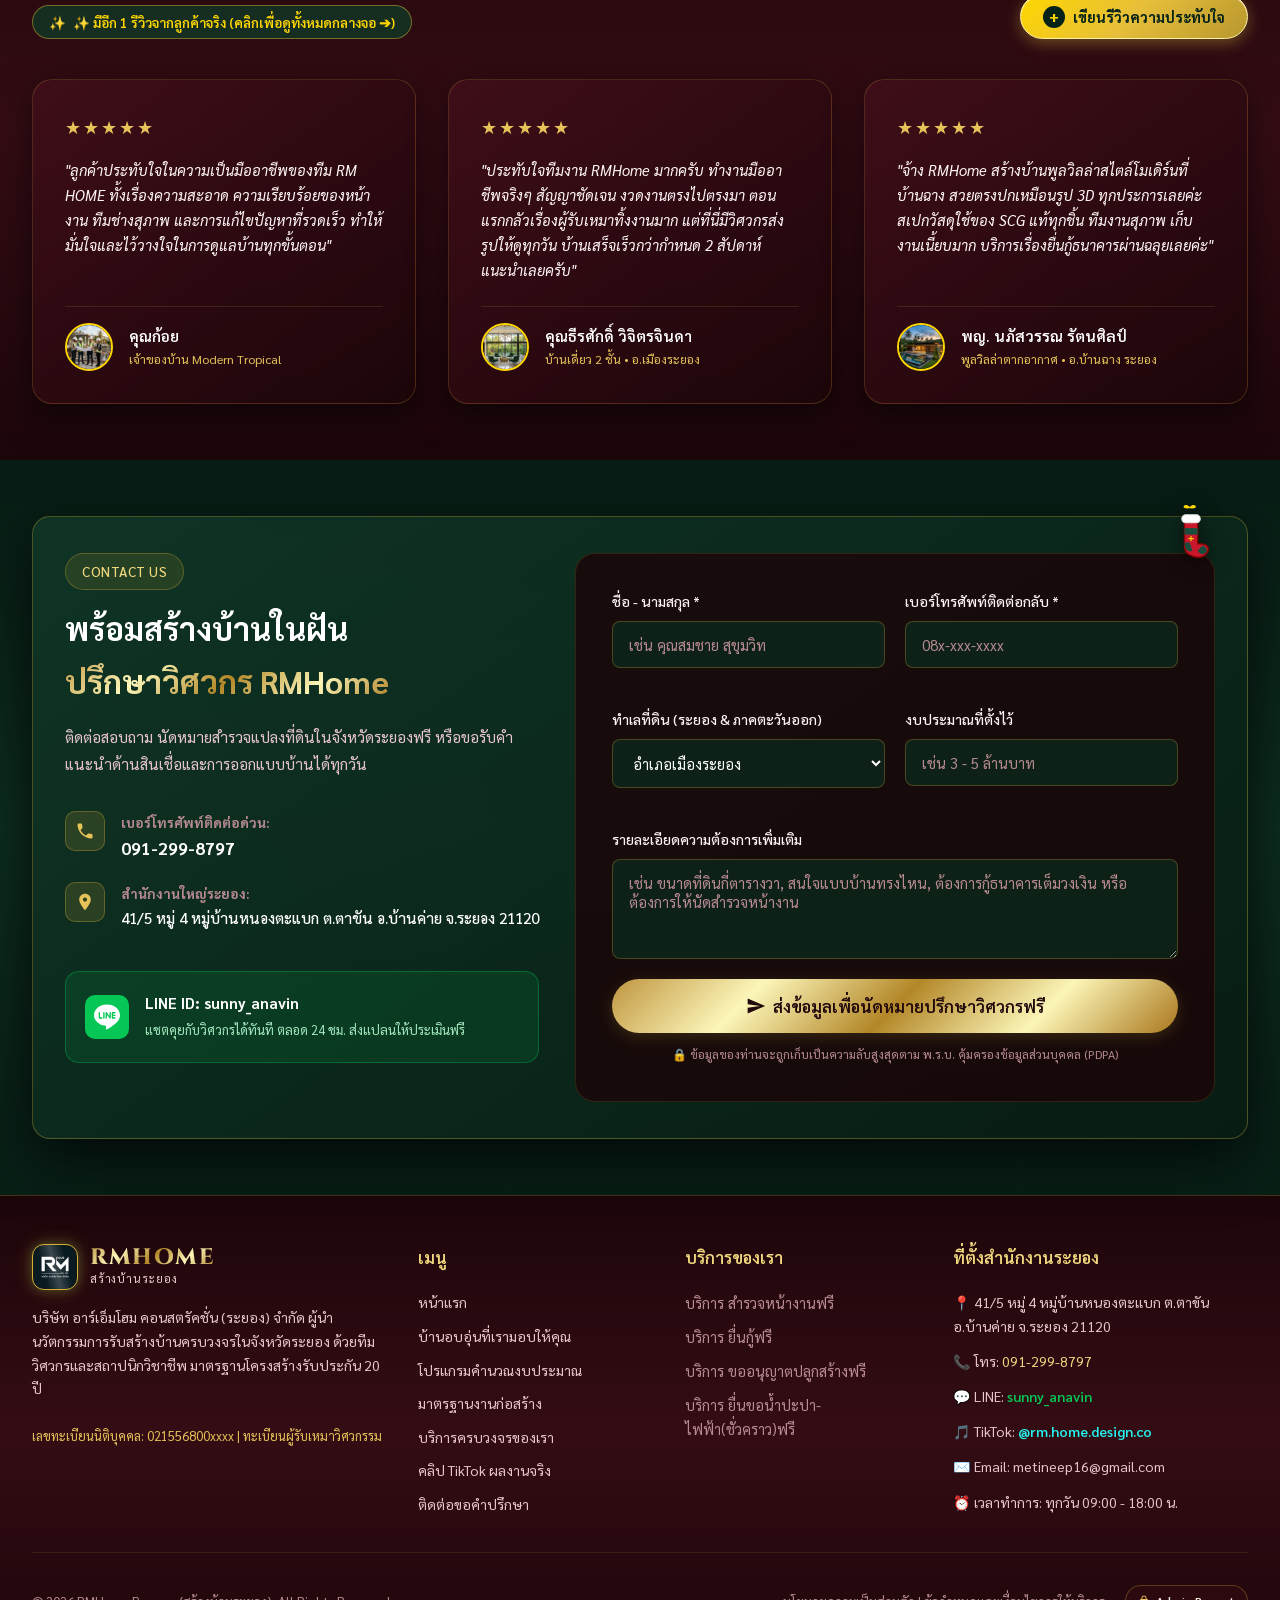
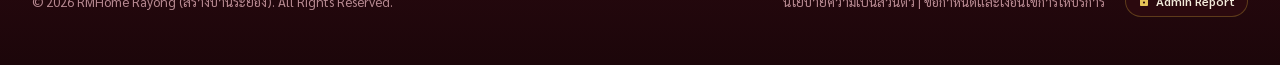
==== commit 975da05e: "Enhance mobile dashboard leads UI and full site content CMS" ====
--- a/index.html
+++ b/index.html
@@ -118,8 +118,8 @@
             style="width: 100%; height: 100%; object-fit: contain; border-radius: 9px; display: block;">
         </div>
         <div class="brand-text">
-          <span class="brand-title">RMHOME</span>
-          <span class="brand-sub">สร้างบ้านระยอง • คุณภาพพรีเมียม</span>
+          <span class="brand-title" id="siteBrandTitle">RMHOME</span>
+          <span class="brand-sub" id="siteBrandSub">สร้างบ้านระยอง • คุณภาพพรีเมียม</span>
         </div>
       </a>
 
@@ -285,20 +285,20 @@
       <!-- Hero Trust Stats -->
       <div class="hero-stats">
         <div class="stat-item">
-          <div class="stat-number">10+</div>
-          <div class="stat-label">ปีประสบการณ์ในระยอง</div>
+          <div class="stat-number" id="heroStat1Num">10+</div>
+          <div class="stat-label" id="heroStat1Label">ปีประสบการณ์ในระยอง</div>
         </div>
         <div class="stat-item">
-          <div class="stat-number">200+</div>
-          <div class="stat-label">หลังส่งมอบผลงานจริง</div>
+          <div class="stat-number" id="heroStat2Num">200+</div>
+          <div class="stat-label" id="heroStat2Label">หลังส่งมอบผลงานจริง</div>
         </div>
         <div class="stat-item">
-          <div class="stat-number">0%</div>
-          <div class="stat-label">สถิติทิ้งงาน สัญญาชัดเจน</div>
+          <div class="stat-number" id="heroStat3Num">100%</div>
+          <div class="stat-label" id="heroStat3Label">คุมงบได้ ไม่ทิ้งงาน</div>
         </div>
         <div class="stat-item">
-          <div class="stat-number">100%</div>
-          <div class="stat-label">ลูกค้าพึงพอใจ</div>
+          <div class="stat-number" id="heroStat4Num">20 ปี</div>
+          <div class="stat-label" id="heroStat4Label">รับประกันโครงสร้าง</div>
         </div>
       </div>
     </div>
@@ -310,8 +310,8 @@
       <div class="section-tag">
         <span class="gold-badge">WARM HOME COLLECTIONS</span>
       </div>
-      <h2 class="section-title">บ้านอบอุ่นที่เรามอบให้คุณ <span class="text-gold-gradient">RMHome ระยอง</span></h2>
-      <p class="section-subtitle">
+      <h2 class="section-title" id="secModelsTitle">บ้านอบอุ่นที่เรามอบให้คุณ <span class="text-gold-gradient">RMHome ระยอง</span></h2>
+      <p class="section-subtitle" id="secModelsSubtitle">
         ดีไซน์สถาปัตยกรรมร่วมสมัย ลงตัวกับสภาพอากาศเมืองชายฝั่งระยอง ฟังก์ชันตอบโจทย์ทุกเจเนอเรชัน
         ปรับแต่งแปลนได้ตามขนาดที่ดินของคุณ
       </p>
@@ -549,8 +549,8 @@
       <div class="section-tag">
         <span class="gold-badge">BUDGET ESTIMATION</span>
       </div>
-      <h2 class="section-title">โปรแกรมคำนวณงบสร้างบ้าน <span class="text-gold-gradient">ระยอง</span></h2>
-      <p class="section-subtitle">
+      <h2 class="section-title" id="secCalcTitle">โปรแกรมคำนวณงบสร้างบ้าน <span class="text-gold-gradient">ระยอง</span></h2>
+      <p class="section-subtitle" id="secCalcSubtitle">
         วางแผนการเงินอย่างแม่นยำ เลือกระดับวัสดุและขนาดพื้นที่ใช้สอย
         เพื่อประเมินราคาก่อสร้างและค่างวดผ่อนธนาคารโดยประมาณ
       </p>
@@ -690,9 +690,9 @@
           <div class="section-tag" style="text-align:left;">
             <span class="gold-badge">ENGINEERING EXCELLENCE</span>
           </div>
-          <h3>มาตรฐานงานวิศวกรรมสากล<br><span class="text-gold-gradient">มั่นคง ปลอดภัย อยู่ได้ชั่วลูกชั่วหลาน</span>
+          <h3 id="secStandardsTitle">มาตรฐานงานวิศวกรรมสากล<br><span class="text-gold-gradient">มั่นคง ปลอดภัย อยู่ได้ชั่วลูกชั่วหลาน</span>
           </h3>
-          <p>
+          <p id="secStandardsSubtitle">
             เพราะบ้านคือการลงทุนครั้งสำคัญในชีวิต RMHome ยึดมั่นในความซื่อสัตย์และมาตรฐานวิศวกรรมสูงสุด
             เราไม่ลดสเปกวัสดุ ตรวจสอบคุณภาพตามคู่มือ QC มากกว่า 120 รายการก่อนส่งมอบ
           </p>
@@ -738,9 +738,9 @@
       <div class="section-tag">
         <span class="gold-badge">OUR SERVICES</span>
       </div>
-      <h2 class="section-title">บริการครบวงจร <span class="text-gold-gradient">ของเรา</span></h2>
+      <h2 class="section-title" id="secServicesTitle">บริการครบวงจร <span class="text-gold-gradient">ของเรา</span></h2>
       <div class="title-accent-bar"></div>
-      <p class="section-subtitle">
+      <p class="section-subtitle" id="secServicesSubtitle">
         RMHome ดูแลครบ จบในที่เดียว ลดความยุ่งยาก ประหยัดเวลา เพื่อความสะดวกสบายสูงสุดของเจ้าของบ้าน
       </p>
 
@@ -846,8 +846,8 @@
       <div class="section-tag">
         <span class="gold-badge">HOW IT WORKS</span>
       </div>
-      <h2 class="section-title">6 ขั้นตอนสร้างบ้านง่ายๆ <span class="text-gold-gradient">กับ RMHome</span></h2>
-      <p class="section-subtitle">
+      <h2 class="section-title" id="secWorkflowTitle">6 ขั้นตอนสร้างบ้านง่ายๆ <span class="text-gold-gradient">กับ RMHome</span></h2>
+      <p class="section-subtitle" id="secWorkflowSubtitle">
         กระบวนการทำงานที่เป็นระบบ ตรวจสอบได้ทุกขั้นตอน เพื่อความสบายใจสูงสุดของเจ้าของบ้าน
       </p>
 
@@ -894,10 +894,10 @@
       <div class="section-tag" style="text-align:center; margin-bottom:0.75rem;">
         <span class="gold-badge">LIVE SITE TRACKER</span>
       </div>
-      <h2 style="text-align:center; font-size:2rem; font-weight:700; color:#fff; margin-bottom:0.6rem; letter-spacing:-0.02em;">
+      <h2 id="secTrackerTitle" style="text-align:center; font-size:2rem; font-weight:700; color:#fff; margin-bottom:0.6rem; letter-spacing:-0.02em;">
         🔍 ตรวจเช็กความคืบหน้างานก่อสร้างบ้านของคุณ
       </h2>
-      <p style="text-align:center; color:var(--text-dim); max-width:680px; margin:0 auto 2.25rem auto; font-size:0.95rem; line-height:1.6;">
+      <p id="secTrackerSubtitle" style="text-align:center; color:var(--text-dim); max-width:680px; margin:0 auto 2.25rem auto; font-size:0.95rem; line-height:1.6;">
         สำหรับลูกค้าคนสำคัญของ RMHome กรุณากรอกหมายเลขสัญญา หรือเบอร์โทรศัพท์ เพื่อเข้าสู่ระบบตรวจสอบความคืบหน้า 5 งวดงานก่อสร้างของคุณแบบเรียลไทม์
       </p>
 
@@ -929,7 +929,7 @@
         <div class="section-tag">
           <span class="gold-badge">COVERAGE AREA</span>
         </div>
-        <h3>พื้นที่ให้บริการรับสร้างบ้านในจังหวัดระยอง และภาคตะวันออก</h3>
+        <h3 id="secAreasTitle">พื้นที่ให้บริการรับสร้างบ้านในจังหวัดระยอง และภาคตะวันออก</h3>
         <p>RMHome พร้อมส่งทีมสำรวจและเข้าก่อสร้างครอบคลุมทุกอำเภอในระยอง และจังหวัดใกล้เคียง: <strong>ชลบุรี · จันทบุรี
             · ตราด · ปราจีนบุรี · ฉะเชิงเทรา · สระแก้ว</strong></p>
 
@@ -1032,7 +1032,7 @@
           <div class="section-tag" style="text-align:left; margin-bottom:0.5rem;">
             <span class="gold-badge">TESTIMONIALS</span>
           </div>
-          <h2 class="section-title" style="text-align:left; margin-bottom:0.5rem;">
+          <h2 class="section-title" id="secReviewsTitle" style="text-align:left; margin-bottom:0.5rem;">
             เสียงตอบรับจาก <span class="text-gold-gradient">ลูกค้าในระยอง</span>
           </h2>
           <p class="section-subtitle" style="text-align:left; margin:0 0 0.75rem 0;">
@@ -1129,8 +1129,8 @@
           <div class="section-tag" style="text-align:left;">
             <span class="gold-badge">CONTACT US</span>
           </div>
-          <h3>พร้อมสร้างบ้านในฝัน<br><span class="text-gold-gradient">ปรึกษาวิศวกร RMHome</span></h3>
-          <p>
+          <h3 id="secContactTitle">พร้อมสร้างบ้านในฝัน<br><span class="text-gold-gradient">ปรึกษาวิศวกร RMHome</span></h3>
+          <p id="secContactSubtitle">
             ติดต่อสอบถาม นัดหมายสำรวจแปลงที่ดินในจังหวัดระยองฟรี หรือขอรับคำแนะนำด้านสินเชื่อและการออกแบบบ้านได้ทุกวัน
           </p>
 
@@ -1144,7 +1144,7 @@
               </div>
               <div class="direct-text">
                 <strong>เบอร์โทรศัพท์ติดต่อด่วน:</strong>
-                <a href="tel:0912998797" style="color:#fff; font-size:1.1rem; font-weight:700;">091-299-8797</a>
+                <a href="tel:0912998797" id="siteContactPhoneLink" style="color:#fff; font-size:1.1rem; font-weight:700;">091-299-8797</a>
               </div>
             </div>
 
@@ -1254,11 +1254,11 @@
                 style="width: 100%; height: 100%; object-fit: contain; border-radius: 9px; display: block;">
             </div>
             <div class="brand-text">
-              <span class="brand-title">RMHOME</span>
-              <span class="brand-sub">สร้างบ้านระยอง</span>
-            </div>
-          </div>
-          <p>
+              <span class="brand-title" id="siteFooterBrandTitle">RMHOME</span>
+              <span class="brand-sub" id="siteFooterBrandSub">สร้างบ้านระยอง</span>
+            </div>
+          </div>
+          <p id="siteFooterAbout">
             บริษัท อาร์เอ็มโฮม คอนสตรัคชั่น (ระยอง) จำกัด ผู้นำนวัตกรรมการรับสร้างบ้านครบวงจรในจังหวัดระยอง
             ด้วยทีมวิศวกรและสถาปนิกวิชาชีพ มาตรฐานโครงสร้างรับประกัน 20 ปี
           </p>
@@ -1295,7 +1295,7 @@
           <h4 class="footer-heading">ที่ตั้งสำนักงานระยอง</h4>
           <div class="footer-contact-info">
             <div id="siteAddressFooter">📍 41/5 หมู่ 4 หมู่บ้านหนองตะแบก ต.ตาขัน อ.บ้านค่าย จ.ระยอง 21120</div>
-            <div>📞 โทร: <a href="tel:0912998797" style="color:var(--color-gold-300);">091-299-8797</a></div>
+            <div>📞 โทร: <a href="tel:0912998797" id="siteFooterPhoneLink" style="color:var(--color-gold-300);">091-299-8797</a></div>
             <div>💬 LINE: <a href="https://line.me/ti/p/~sunny_anavin" target="_blank" rel="noopener" id="siteFooterLineLink" style="color:#06c755; font-weight:600; text-decoration:none;">sunny_anavin</a></div>
             <div>🎵 TikTok: <a href="https://www.tiktok.com/@rm.home.design.co" target="_blank" rel="noopener" style="color:#25f4ee; font-weight:600; text-decoration:none;">@rm.home.design.co</a></div>
             <div>✉️ Email: metineep16@gmail.com</div>
@@ -1305,7 +1305,7 @@
       </div>
 
       <div class="footer-bottom">
-        <div>© 2026 RMHome Rayong (สร้างบ้านระยอง). All Rights Reserved.</div>
+        <div id="siteFooterCopyright">© 2026 RMHome Rayong (สร้างบ้านระยอง). All Rights Reserved.</div>
         <div class="footer-bottom-meta">
           <span>นโยบายความเป็นส่วนตัว | ข้อกำหนดและเงื่อนไขการให้บริการ</span>
           <a href="admin.html" class="admin-login-badge" title="ระบบรายงานและจัดการข้อมูลหลังบ้าน (Admin Report)"
